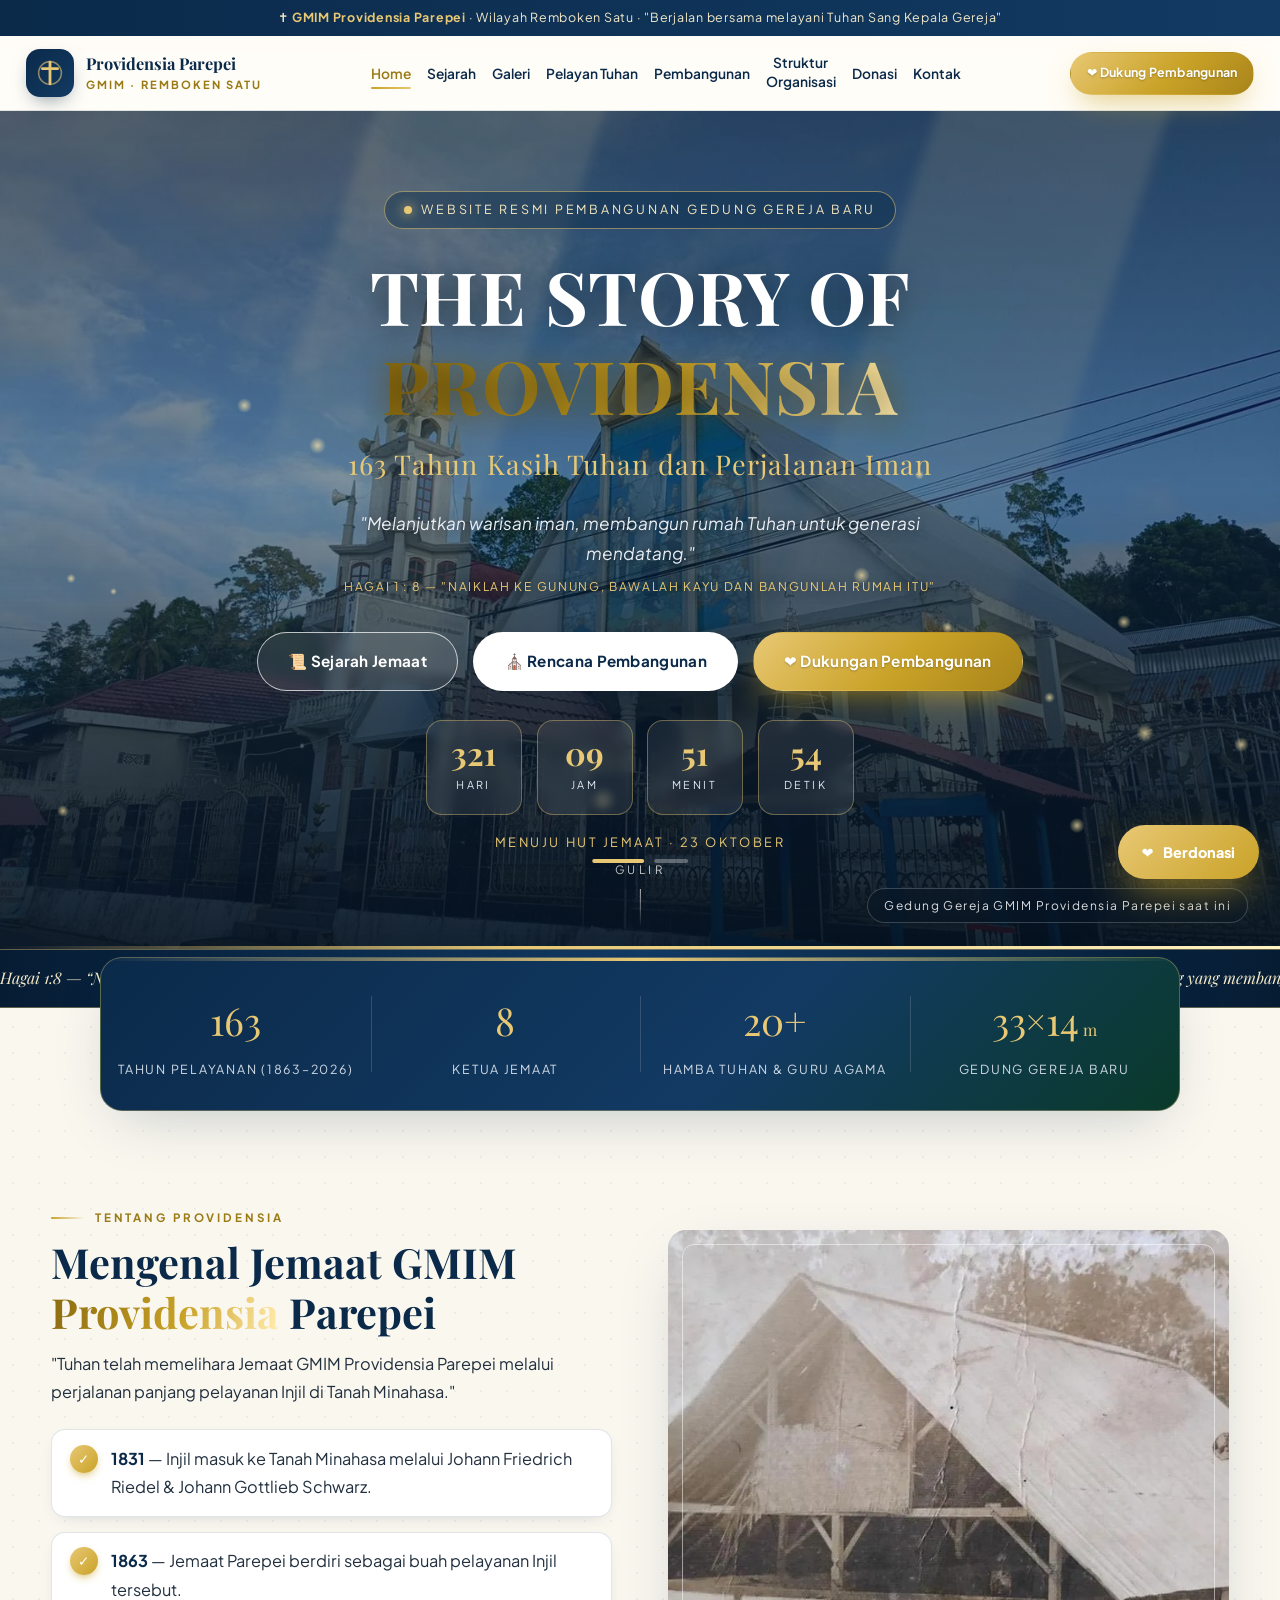
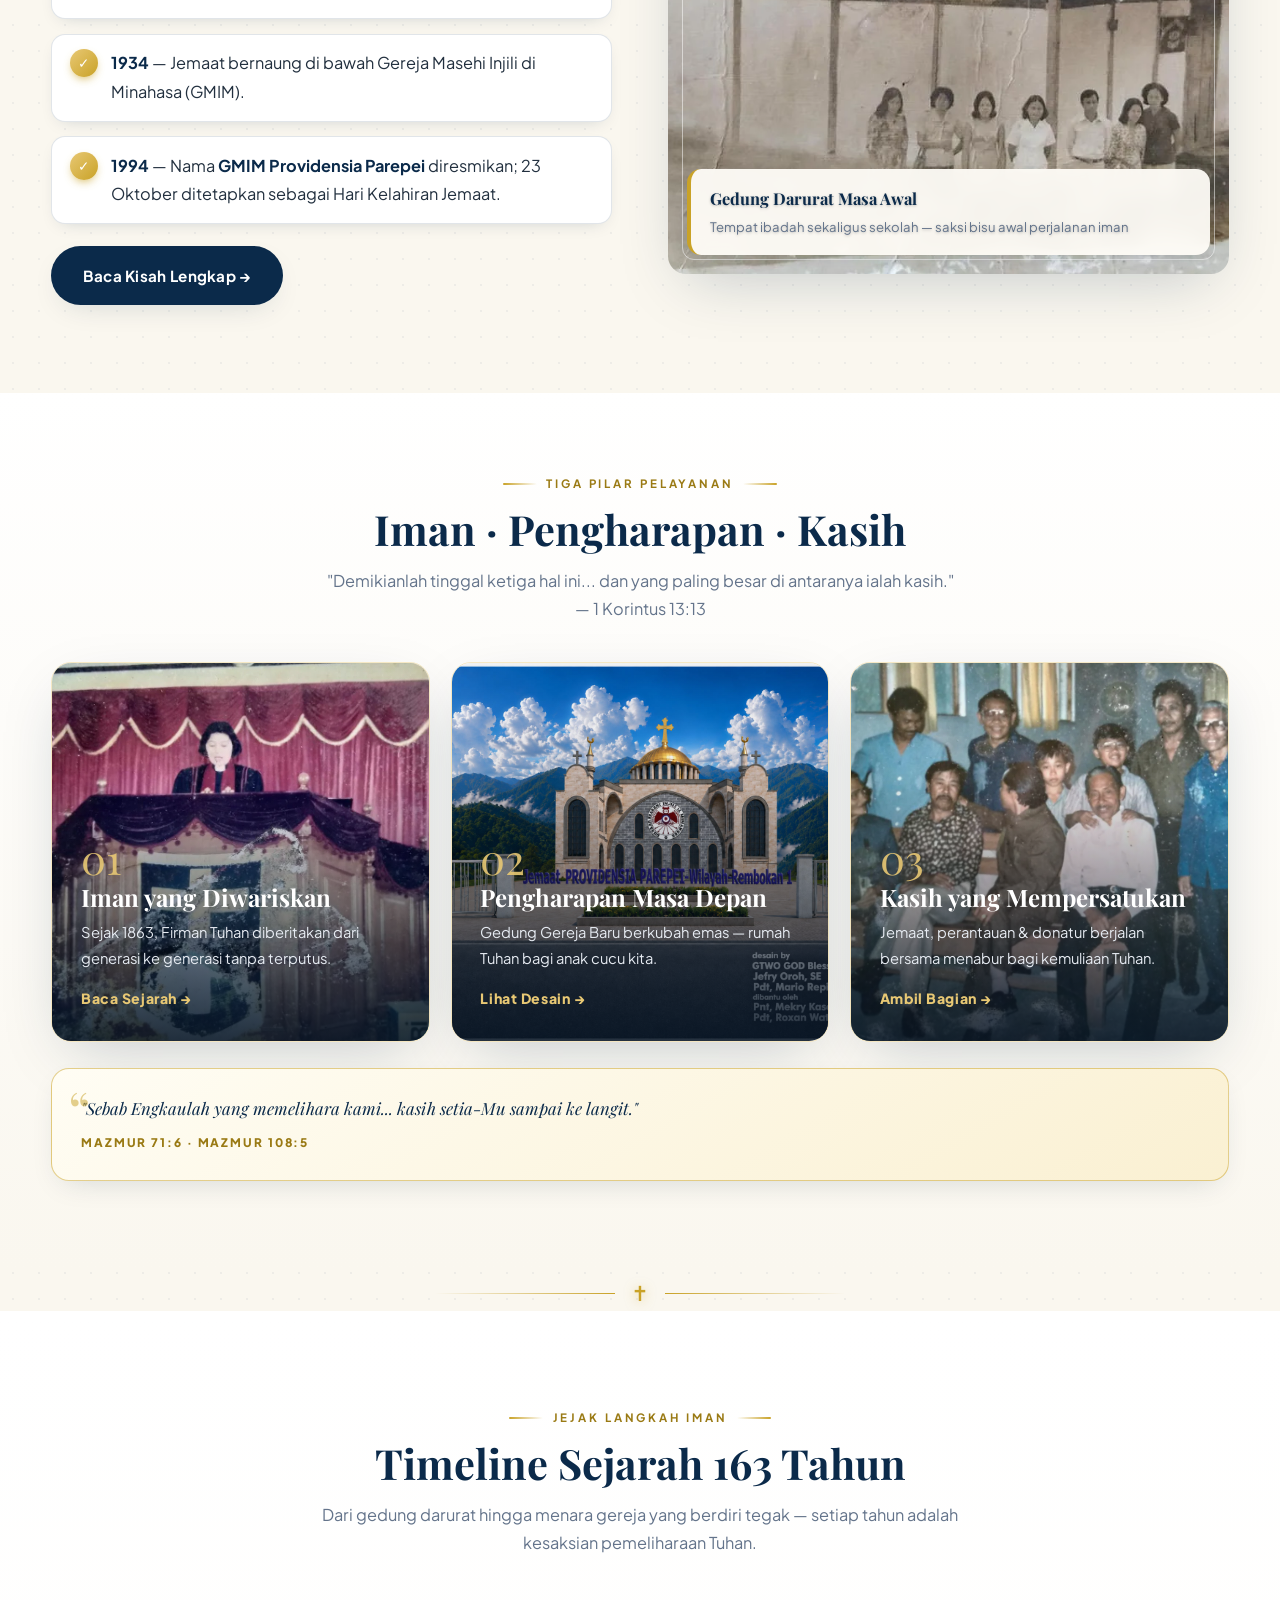
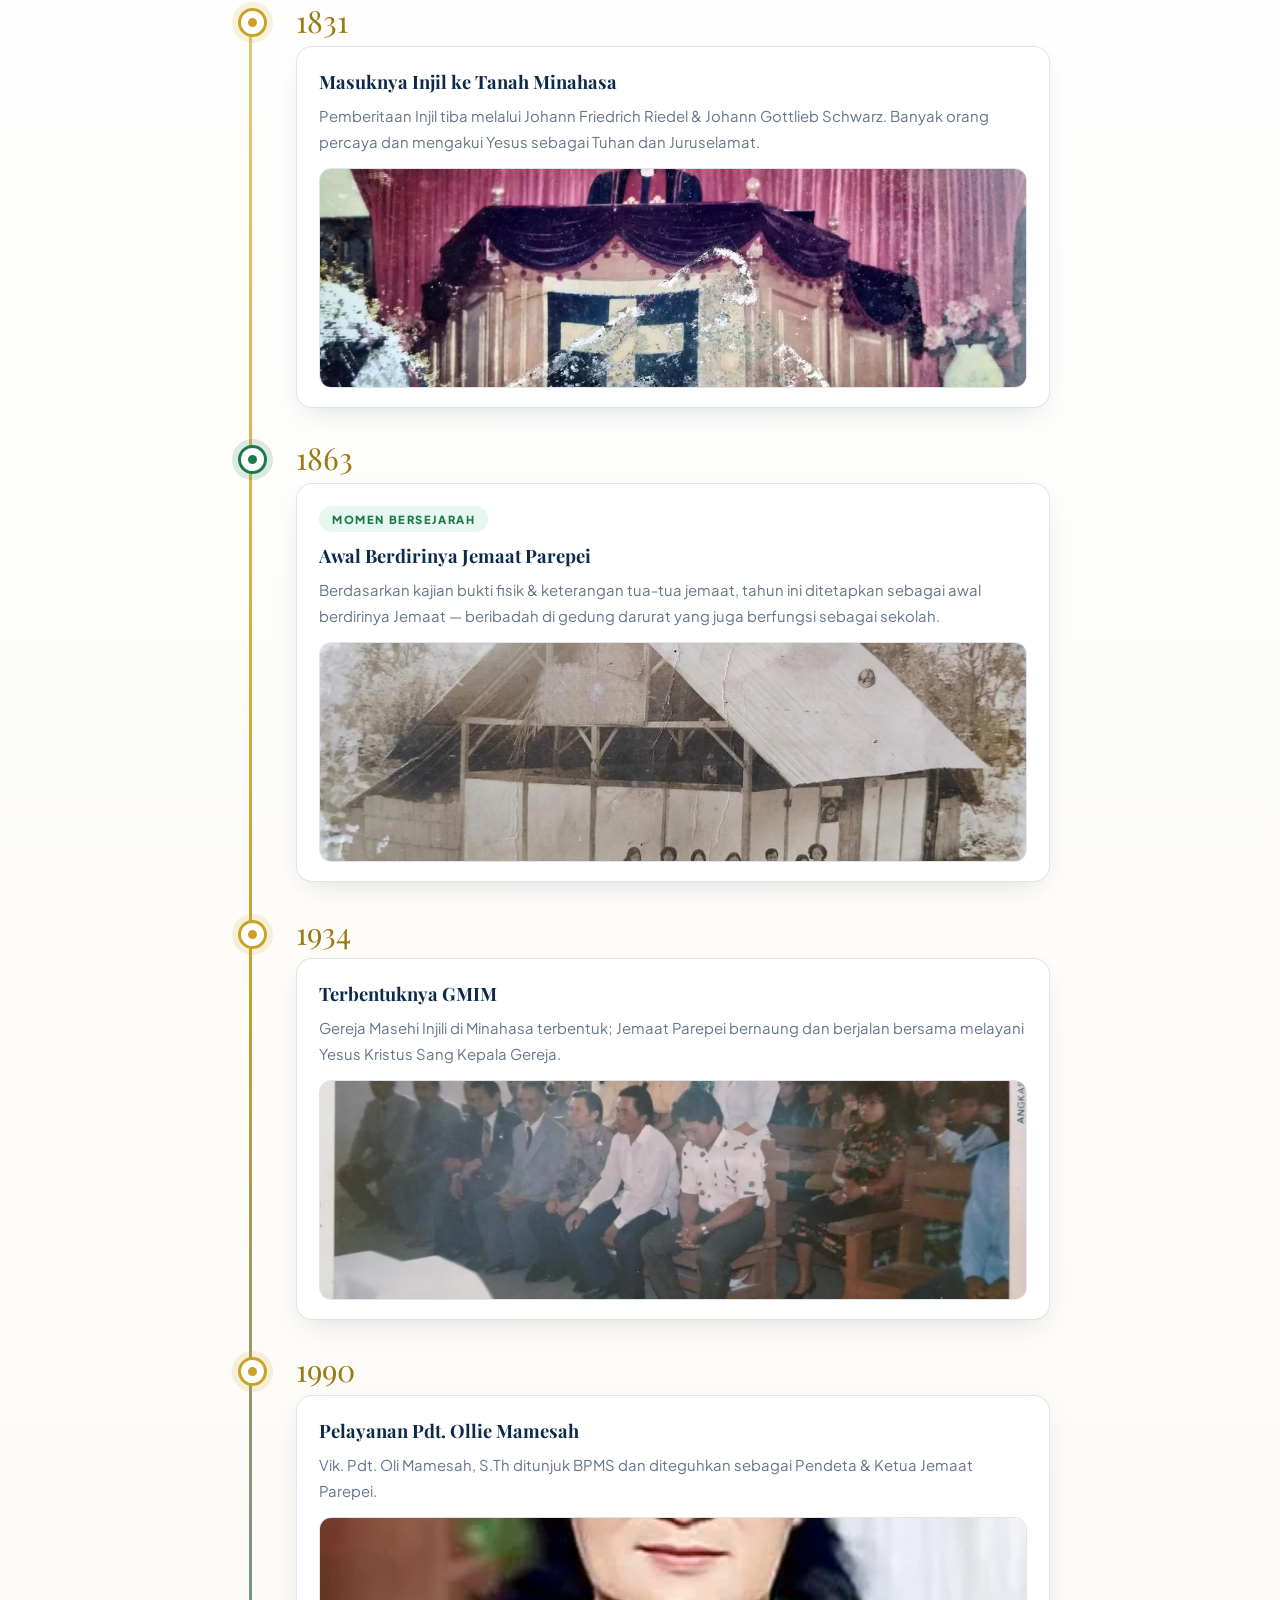
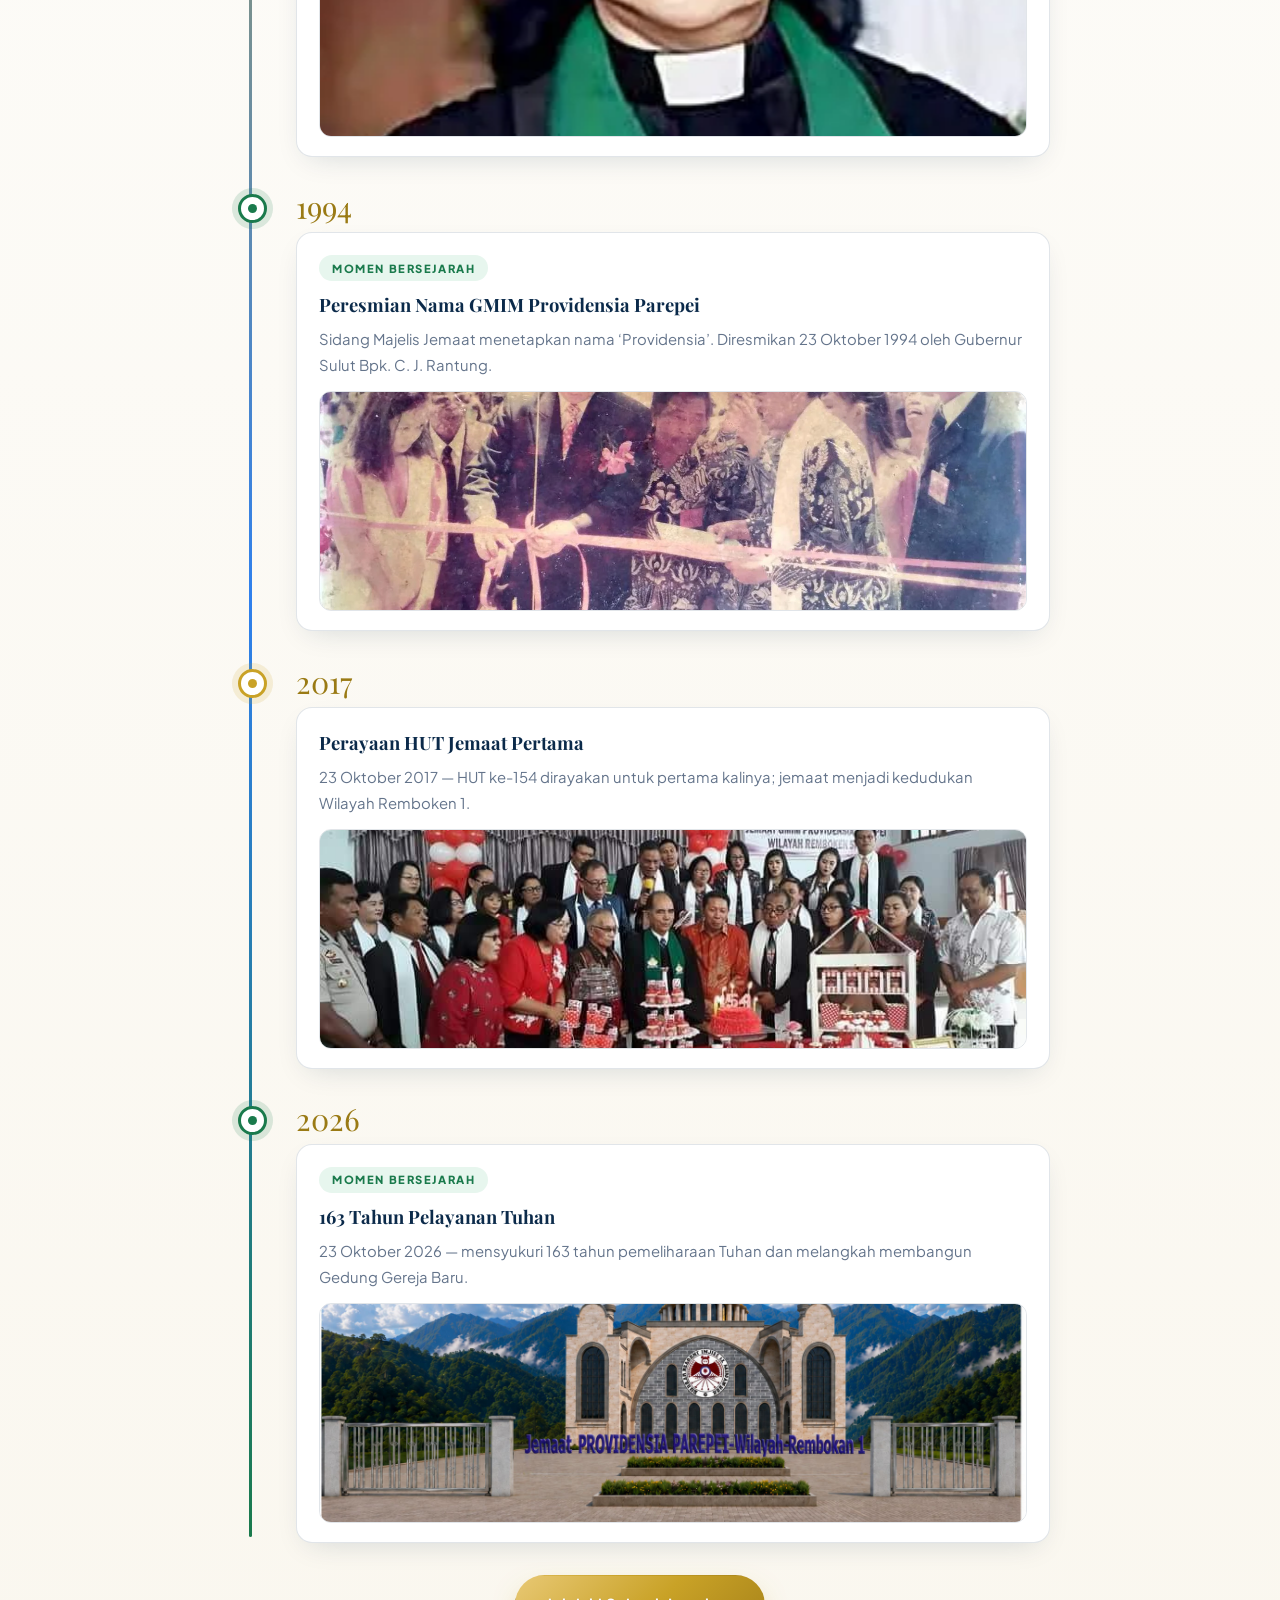
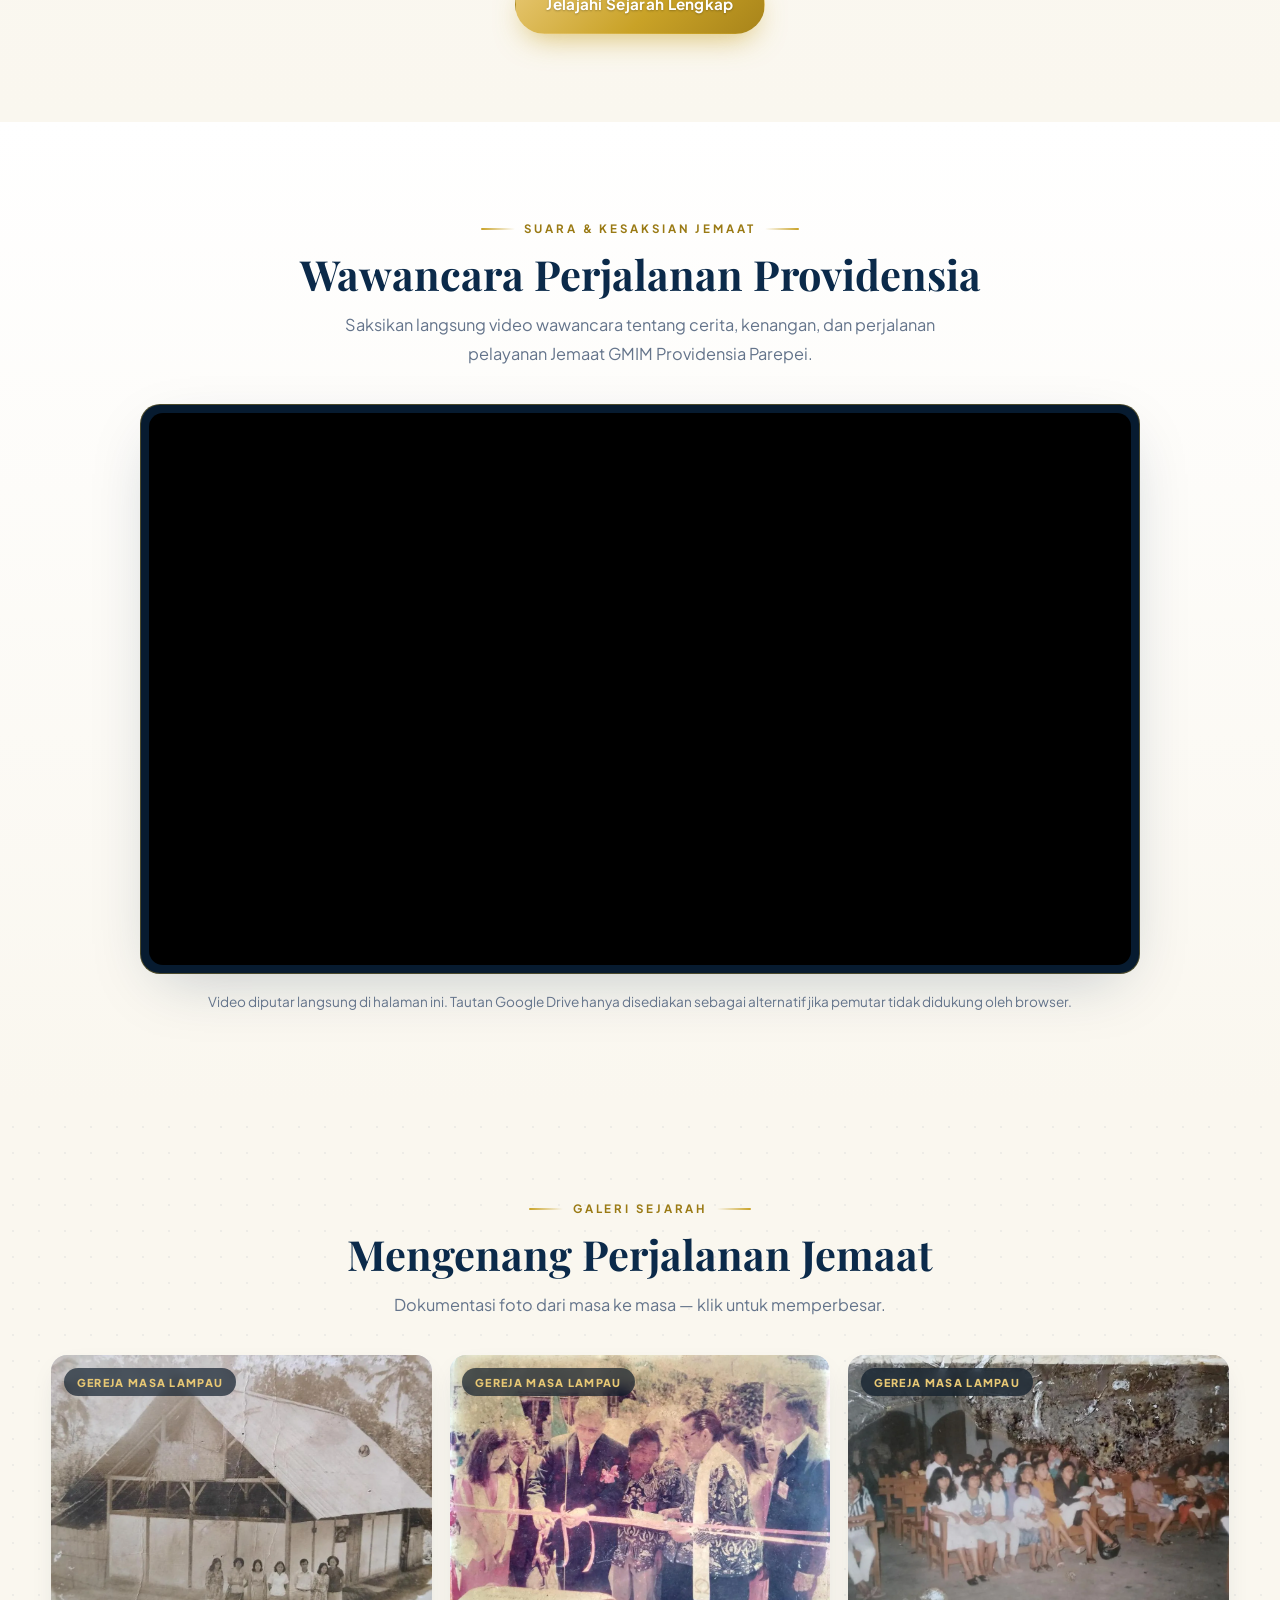
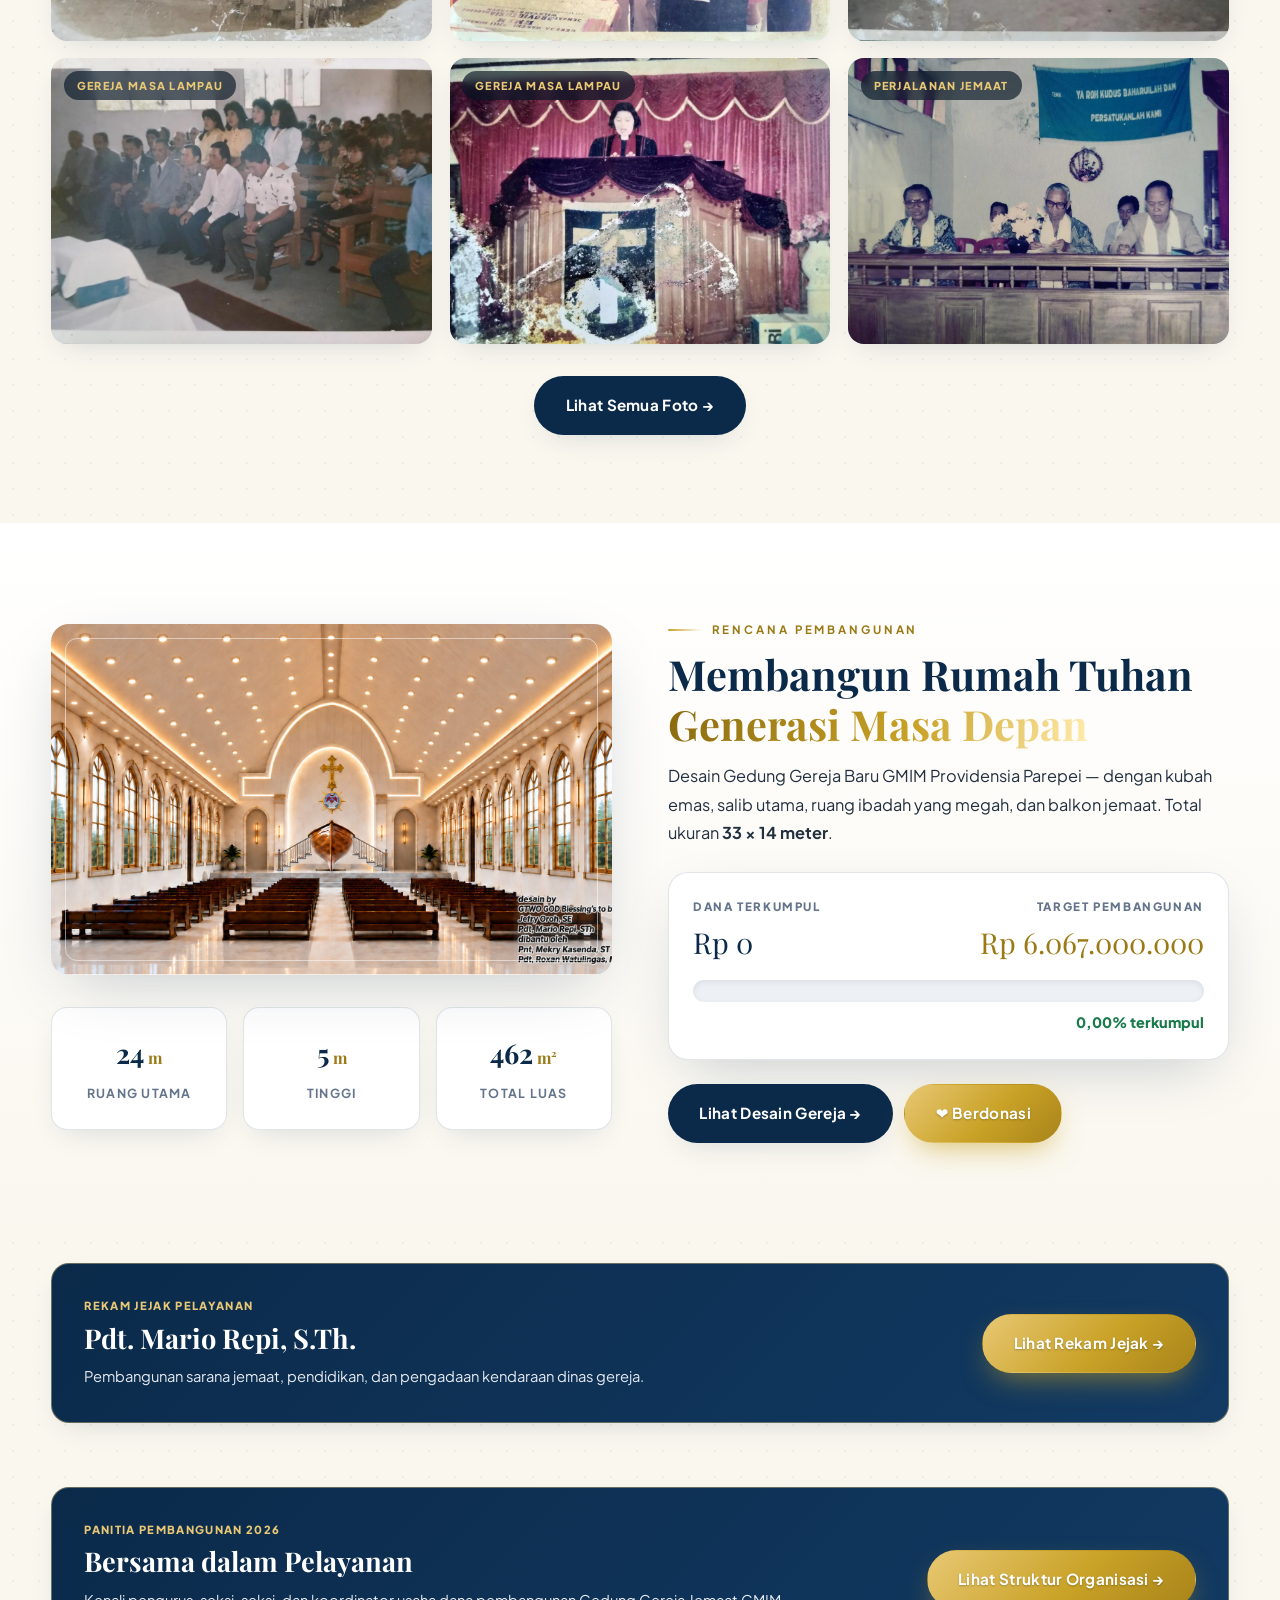
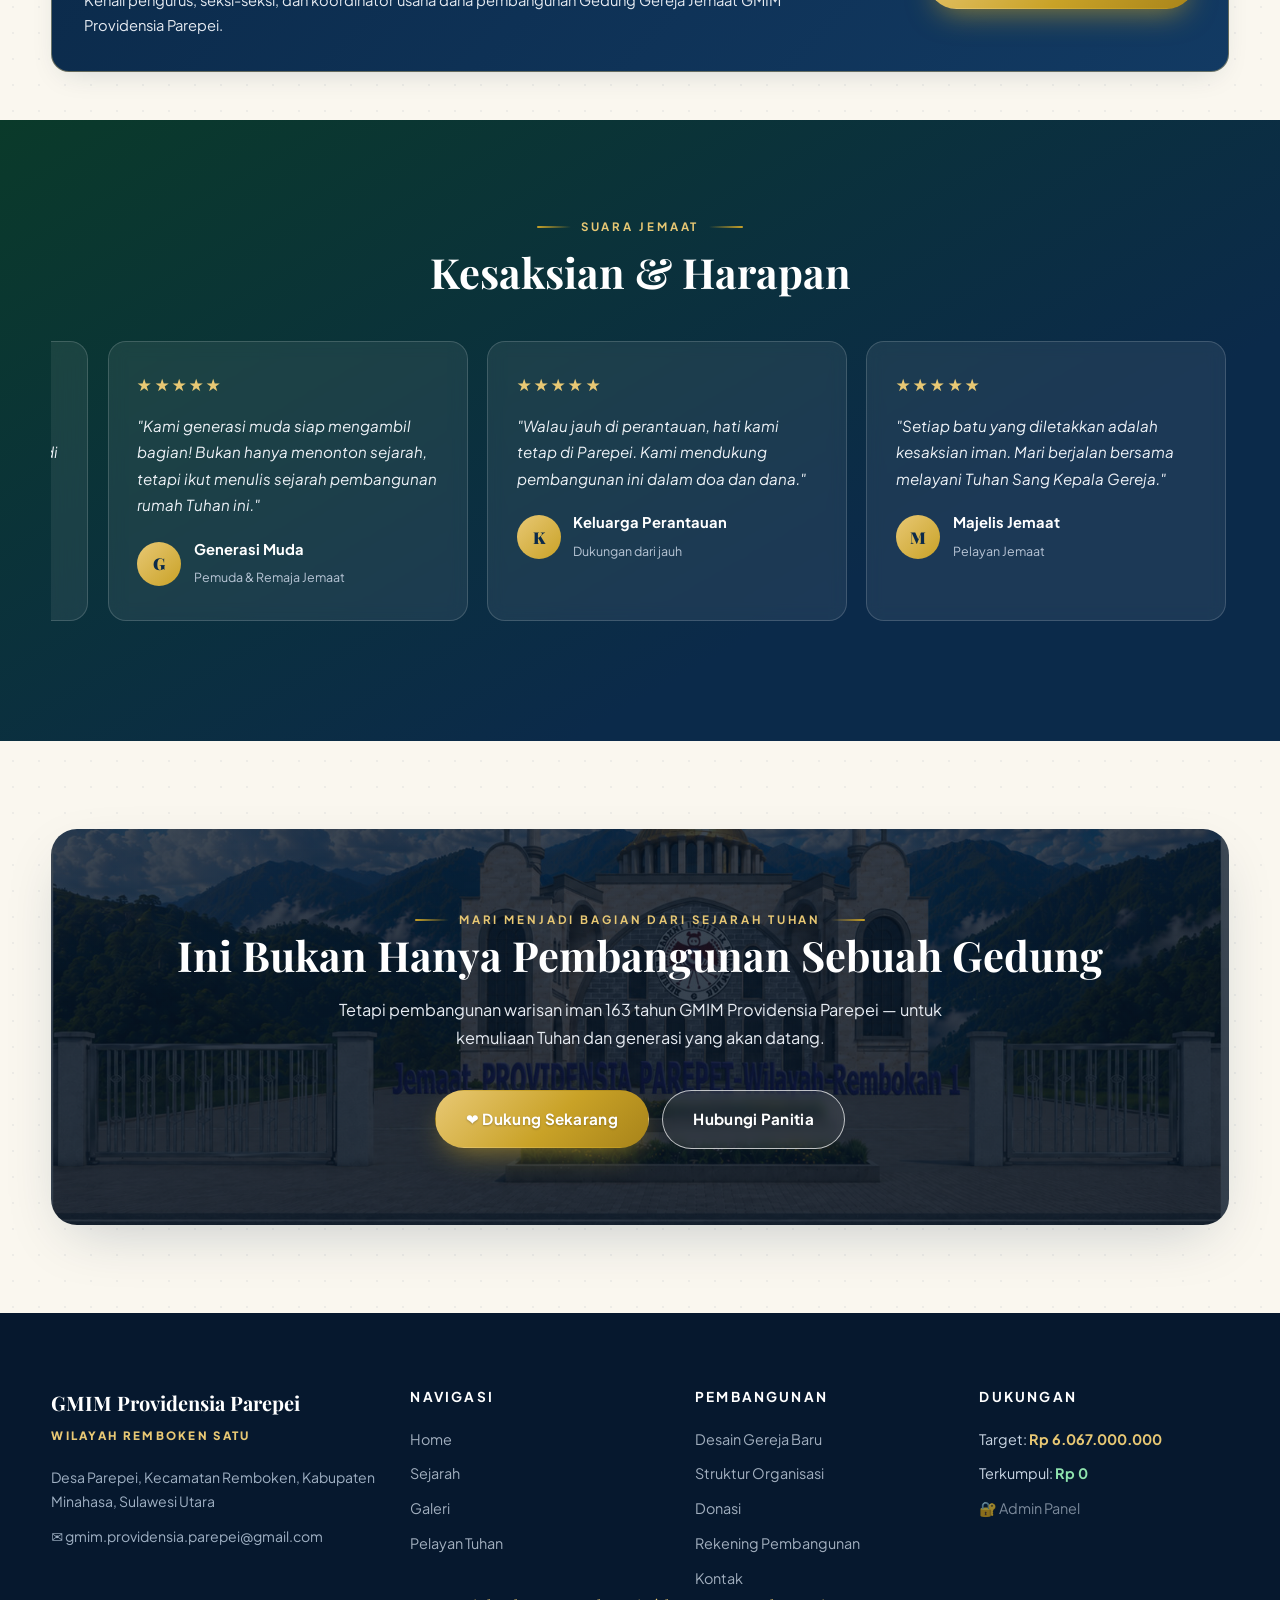
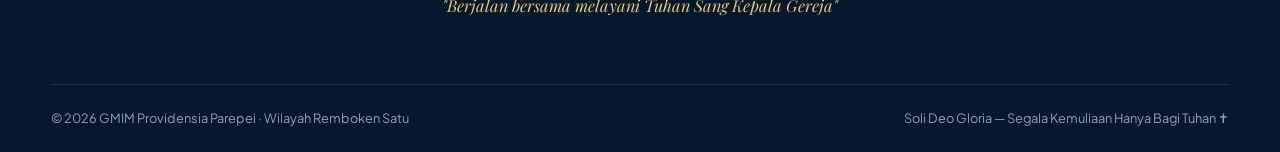
==== providensia/index.html @ 4e7053ba "Add BCA and BRI building donation account details" ====
<!DOCTYPE html>
<html lang="id">
<head>
<meta charset="UTF-8">
<meta name="viewport" content="width=device-width, initial-scale=1.0">
<title>GMIM Providensia Parepei — The Story of Providensia | 163 Tahun Kasih Tuhan</title>
<meta name="description" content="Website resmi Jemaat GMIM Providensia Parepei, Wilayah Remboken Satu. 163 tahun perjalanan iman (1863–2026) dan pembangunan Gedung Gereja Baru. Informasi jemaat, sejarah, galeri, donasi, dan pelayanan.">
<link rel="icon" href="data:image/svg+xml,&lt;svg%20xmlns='http://www.w3.org/2000/svg'%20viewBox='0%200%20100%20100'&gt;&lt;rect%20width='100'%20height='100'%20rx='20'%20fill='%230b2a4a'/&gt;&lt;text%20x='50'%20y='72'%20font-size='60'%20text-anchor='middle'%20fill='%23e8c874'&gt;%E2%9C%9D&lt;/text&gt;&lt;/svg&gt;">
<link rel="preconnect" href="https://fonts.googleapis.com">
<link rel="preconnect" href="https://fonts.gstatic.com" crossorigin>
<link href="https://fonts.googleapis.com/css2?family=Playfair+Display:ital,wght@0,500;0,700;0,800;1,500;1,600&amp;family=Plus+Jakarta+Sans:wght@400;500;600;700;800&amp;display=swap" rel="stylesheet">
<style>
/* ============================================================
   GMIM PROVIDENSIA PAREPEI — Official Website
   "The Story of Providensia" · 163 Tahun Kasih Tuhan
   ============================================================ */
:root{
  --navy:#0b2a4a;
  --navy-2:#123a63;
  --sky:#2f80ed;
  --sky-soft:#e8f2fe;
  --gold:#c9a227;
  --gold-2:#e8c874;
  --gold-deep:#9a7a14;
  --green:#1a7a4c;
  --green-soft:#e7f6ee;
  --cream:#faf7ef;
  --paper:#fffdf8;
  --ink:#22303f;
  --muted:#64748b;
  --line:rgba(11,42,74,.12);
  --shadow:0 20px 60px -20px rgba(11,42,74,.25);
  --shadow-soft:0 10px 30px -12px rgba(11,42,74,.18);
  --radius:18px;
  --font-display:'Playfair Display',Georgia,'Times New Roman',serif;
  --font-body:'Plus Jakarta Sans','Segoe UI',system-ui,-apple-system,sans-serif;
}
*{margin:0;padding:0;box-sizing:border-box}
html{scroll-behavior:smooth}
body{
  font-family:var(--font-body);
  color:var(--ink);
  background:var(--cream);
  background-image:radial-gradient(rgba(11,42,74,.05) 1px,transparent 1px);
  background-size:26px 26px;
  line-height:1.75;
  font-size:1.02rem;
  overflow-x:hidden;
}
img,
.site-image{max-width:100%;display:block}
a{color:inherit;text-decoration:none}
.container{width:min(1180px,92%);margin:0 auto}
section{position:relative}
::selection{background:var(--gold);color:#fff}

/* ---------- Typography helpers ---------- */
.eyebrow{
  display:inline-flex;align-items:center;gap:.6rem;
  text-transform:uppercase;letter-spacing:.25em;
  font-size:.72rem;font-weight:700;color:var(--gold-deep);
}
.eyebrow::before{content:"";width:34px;height:2px;background:linear-gradient(90deg,var(--gold),transparent);border-radius:2px}
.eyebrow.center::after{content:"";width:34px;height:2px;background:linear-gradient(-90deg,var(--gold),transparent);border-radius:2px}
h1,h2,h3,.display{font-family:var(--font-display);line-height:1.2;color:var(--navy)}
.section-title{font-size:clamp(1.7rem,3.4vw,2.6rem);margin:.6rem 0 .8rem}
.section-sub{color:var(--muted);max-width:640px}
.center{text-align:center}
.center .section-sub{margin:0 auto}
.gold-text{
  background:linear-gradient(105deg,#8a6a0e 0%,var(--gold) 30%,#ffe9a8 50%,var(--gold) 70%,#8a6a0e 100%);
  background-size:200% auto;
  -webkit-background-clip:text;background-clip:text;color:transparent;
  animation:shine 6s linear infinite;
}
@keyframes shine{to{background-position:200% center}}

/* ---------- Buttons ---------- */
.btn{
  display:inline-flex;align-items:center;gap:.6rem;
  padding:.95rem 1.9rem;border-radius:999px;
  font-weight:700;font-size:.95rem;letter-spacing:.02em;
  border:1px solid transparent;cursor:pointer;
  transition:transform .25s ease,box-shadow .25s ease,background .25s ease;
  white-space:nowrap;
}
.btn:hover{transform:translateY(-2px)}
.btn-gold{
  background:linear-gradient(135deg,#e8c874,#c9a227 55%,#a8841a);
  color:#fff;text-shadow:0 1px 2px rgba(0,0,0,.25);
  box-shadow:0 12px 30px -10px rgba(201,162,39,.7);
}
.btn-gold:hover{box-shadow:0 18px 40px -10px rgba(201,162,39,.85)}
.btn-outline-light{border-color:rgba(255,255,255,.7);color:#fff;background:rgba(255,255,255,.08);backdrop-filter:blur(6px)}
.btn-outline-light:hover{background:rgba(255,255,255,.2)}
.btn-navy{background:var(--navy);color:#fff;box-shadow:var(--shadow-soft)}
.btn-green{background:linear-gradient(135deg,#23a065,var(--green));color:#fff;box-shadow:0 12px 30px -10px rgba(26,122,76,.7)}
.btn-white{background:#fff;color:var(--navy);box-shadow:var(--shadow-soft)}
.btn-sm{padding:.55rem 1.2rem;font-size:.85rem}

/* ---------- Top ribbon ---------- */
.top-ribbon{
  background:linear-gradient(90deg,var(--navy),var(--navy-2));
  color:#f3e9c8;font-size:.78rem;letter-spacing:.06em;
  padding:.45rem 0;text-align:center;
}
.top-ribbon b{color:var(--gold-2)}

/* ---------- Navbar ---------- */
.navbar{
  position:sticky;top:0;z-index:100;
  background:rgba(255,253,248,.92);backdrop-filter:blur(14px);
  border-bottom:1px solid var(--line);
  transition:box-shadow .3s;
}
.navbar.scrolled{box-shadow:0 10px 30px -15px rgba(11,42,74,.3)}
.nav-inner{display:flex;align-items:center;justify-content:space-between;padding:.8rem 0;gap:1rem}
.brand{display:flex;align-items:center;gap:.8rem}
.brand-mark{
  width:48px;height:48px;border-radius:14px;flex:none;
  background:linear-gradient(135deg,var(--navy),var(--navy-2));
  display:flex;align-items:center;justify-content:center;
  box-shadow:0 8px 20px -8px rgba(11,42,74,.6);
  position:relative;overflow:hidden;
}
.brand-mark::after{content:"";position:absolute;inset:0;background:linear-gradient(120deg,transparent 30%,rgba(232,200,116,.5) 50%,transparent 70%);transform:translateX(-100%);animation:markshine 4s ease infinite}
@keyframes markshine{60%,100%{transform:translateX(100%)}}
.brand-mark svg{width:26px;height:26px}
.brand-text{line-height:1.25}
.brand-text strong{font-family:var(--font-display);font-size:1.02rem;color:var(--navy);display:block}
.brand-text span{font-size:.7rem;letter-spacing:.18em;text-transform:uppercase;color:var(--gold-deep);font-weight:700}
.nav-links{display:flex;align-items:center;gap:1.4rem;list-style:none}
.nav-links a{font-weight:600;font-size:.92rem;color:var(--navy);position:relative;padding:.3rem 0}
.nav-links a::after{content:"";position:absolute;left:0;bottom:-2px;height:2px;width:0;background:linear-gradient(90deg,var(--gold),var(--gold-2));border-radius:2px;transition:width .3s}
.nav-links a:hover::after,.nav-links a.active::after{width:100%}
.nav-links a.active{color:var(--gold-deep)}
.nav-cta{display:flex;gap:.6rem;align-items:center}
.hamburger{display:none;background:none;border:0;cursor:pointer;padding:.5rem}
.hamburger span{display:block;width:26px;height:2px;background:var(--navy);margin:6px 0;border-radius:2px;transition:.3s}
@media(max-width:1200px){
  .nav-links{
    position:fixed;inset:0 0 0 30%;z-index:200;
    background:linear-gradient(160deg,var(--navy),#061c33);
    flex-direction:column;justify-content:center;gap:1.6rem;
    transform:translateX(100%);transition:transform .35s ease;
    box-shadow:-20px 0 60px rgba(0,0,0,.4);
  }
  .nav-links.open{transform:none}
  .nav-links a{color:#f5efdd;font-size:1.1rem}
  .nav-links a.active{color:var(--gold-2)}
  .nav-cta .btn{display:none}
  .hamburger{display:block;z-index:300;position:relative}
  .hamburger.open span:nth-child(1){transform:translateY(8px) rotate(45deg);background:#fff}
  .hamburger.open span:nth-child(2){opacity:0}
  .hamburger.open span:nth-child(3){transform:translateY(-8px) rotate(-45deg);background:#fff}
}

/* ---------- Hero ---------- */
.hero{min-height:92vh;display:flex;align-items:center;color:#fff;overflow:hidden;background:var(--navy)}
.hero-slides{position:absolute;inset:0}
.hero-slide{position:absolute;inset:0;opacity:0;transition:opacity 1.6s ease}
.hero-slide.active{opacity:1}
.hero-slide img,
.hero-slide .site-image{width:100%;height:100%;object-fit:cover;transform:scale(1.08)}
.hero-slide.active img,
.hero-slide.active .site-image{animation:kenburns 9s ease forwards}
@keyframes kenburns{from{transform:scale(1.12)}to{transform:scale(1)}}
.hero-overlay{position:absolute;inset:0;background:linear-gradient(180deg,rgba(6,20,36,.62) 0%,rgba(11,42,74,.55) 45%,rgba(6,20,36,.88) 100%)}
.hero-rays{position:absolute;inset:0;pointer-events:none;overflow:hidden}
.hero-rays::before,.hero-rays::after{
  content:"";position:absolute;top:-30%;width:220px;height:170%;
  background:linear-gradient(180deg,rgba(255,233,168,.16),transparent 70%);
  filter:blur(6px);transform:rotate(18deg);animation:raymove 9s ease-in-out infinite alternate;
}
.hero-rays::before{left:18%}
.hero-rays::after{left:62%;animation-delay:-4s}
@keyframes raymove{from{transform:rotate(14deg) translateX(-30px)}to{transform:rotate(22deg) translateX(30px)}}
.hero-content{position:relative;z-index:2;text-align:center;padding:5rem 0 6rem;width:min(920px,92%);margin:0 auto}
.hero-badge{
  display:inline-flex;align-items:center;gap:.6rem;
  border:1px solid rgba(232,200,116,.55);color:#f5e7bd;
  padding:.45rem 1.2rem;border-radius:999px;font-size:.78rem;
  letter-spacing:.22em;text-transform:uppercase;background:rgba(11,42,74,.45);backdrop-filter:blur(8px);
  margin-bottom:1.4rem;
}
.hero-badge .dot{width:8px;height:8px;border-radius:50%;background:var(--gold-2);box-shadow:0 0 12px var(--gold-2);animation:pulse 2s infinite}
@keyframes pulse{50%{opacity:.4}}
.hero h1{color:#fff;font-size:clamp(2.4rem,6.5vw,4.6rem);font-weight:700;letter-spacing:.01em}
.hero h1 .gold-text{filter:drop-shadow(0 2px 12px rgba(201,162,39,.35))}
.hero-years{
  font-family:var(--font-display);font-size:clamp(1.15rem,3vw,1.7rem);
  color:var(--gold-2);margin-top:.8rem;letter-spacing:.04em;
}
.hero-verse{margin:1.2rem auto 0;max-width:640px;color:#e9edf3;font-style:italic;font-size:clamp(.95rem,2vw,1.08rem)}
.hero-verse small{display:block;margin-top:.5rem;font-style:normal;color:var(--gold-2);letter-spacing:.14em;font-size:.75rem;text-transform:uppercase}
.hero-btns{display:flex;gap:.9rem;justify-content:center;flex-wrap:wrap;margin-top:2.2rem}
.hero-dots{position:absolute;bottom:5.4rem;left:50%;transform:translateX(-50%);display:flex;gap:.6rem;z-index:3}
.hero-dots button{width:34px;height:4px;border-radius:4px;border:0;background:rgba(255,255,255,.3);cursor:pointer;transition:.3s}
.hero-dots button.active{background:var(--gold-2);width:52px}
.hero-scroll{position:absolute;bottom:1.4rem;left:50%;transform:translateX(-50%);z-index:3;color:#fff;opacity:.75;font-size:.72rem;letter-spacing:.3em;text-transform:uppercase;display:flex;flex-direction:column;align-items:center;gap:.5rem}
.hero-scroll::after{content:"";width:1px;height:38px;background:linear-gradient(180deg,#fff,transparent);animation:scrollhint 1.8s ease infinite}
@keyframes scrollhint{0%{transform:scaleY(0);transform-origin:top}50%{transform:scaleY(1);transform-origin:top}51%{transform-origin:bottom}100%{transform:scaleY(0);transform-origin:bottom}}
.hero-slide-label{
  position:absolute;bottom:1.6rem;right:2rem;z-index:3;
  font-size:.75rem;letter-spacing:.12em;color:rgba(255,255,255,.85);
  background:rgba(6,20,36,.5);border:1px solid rgba(255,255,255,.2);
  padding:.4rem 1rem;border-radius:999px;backdrop-filter:blur(6px);
}
@media(max-width:640px){.hero-slide-label{display:none}}

/* ---------- Stats band ---------- */
.stats-band{
  background:linear-gradient(135deg,var(--navy) 0%,var(--navy-2) 60%,#0a3a2a 100%);
  color:#fff;margin-top:-3.2rem;position:relative;z-index:5;
  width:min(1080px,92%);margin-left:auto;margin-right:auto;
  border-radius:22px;box-shadow:var(--shadow);
  border:1px solid rgba(232,200,116,.35);
  overflow:hidden;
}
.stats-band::before{content:"";position:absolute;top:0;left:0;right:0;height:3px;background:linear-gradient(90deg,transparent,var(--gold-2),transparent)}
.stats-grid{display:grid;grid-template-columns:repeat(4,1fr);text-align:center}
.stat{padding:1.8rem 1rem;position:relative}
.stat+.stat::before{content:"";position:absolute;left:0;top:25%;height:50%;width:1px;background:rgba(255,255,255,.15)}
.stat-num{font-family:var(--font-display);font-size:clamp(1.6rem,3.4vw,2.4rem);color:var(--gold-2)}
.stat-label{font-size:.78rem;letter-spacing:.14em;text-transform:uppercase;color:#cdd8e4;margin-top:.3rem}
@media(max-width:720px){.stats-grid{grid-template-columns:1fr 1fr}.stat:nth-child(3)::before{display:none}.stat{padding:1.3rem .5rem}}

/* ---------- Sections ---------- */
.section{padding:5.5rem 0}
.section.alt{background:linear-gradient(180deg,#fff, var(--cream))}
.split{display:grid;grid-template-columns:1fr 1fr;gap:3.5rem;align-items:center}
@media(max-width:880px){.split{grid-template-columns:1fr;gap:2rem}}
.img-frame{position:relative;border-radius:var(--radius);overflow:hidden;box-shadow:var(--shadow)}
.img-frame img,
.img-frame .site-image{width:100%;height:100%;object-fit:cover;transition:transform .8s ease}
.img-frame:hover img,
.img-frame:hover .site-image{transform:scale(1.04)}
.img-frame.tall{aspect-ratio:4/4.6}
.img-frame.wide{aspect-ratio:16/10}
.img-badge{
  position:absolute;bottom:1.2rem;left:1.2rem;right:1.2rem;
  background:rgba(255,253,248,.94);backdrop-filter:blur(8px);
  border-radius:14px;padding:.9rem 1.2rem;box-shadow:var(--shadow-soft);
  border-left:4px solid var(--gold);
}
.img-badge strong{font-family:var(--font-display);color:var(--navy);display:block;font-size:1.02rem}
.img-badge span{font-size:.82rem;color:var(--muted)}
.frame-ring{position:absolute;inset:14px;border:1px solid rgba(255,255,255,.5);border-radius:12px;pointer-events:none}
.check-list{list-style:none;margin:1.4rem 0;display:grid;gap:.9rem}
.check-list li{display:flex;gap:.8rem;align-items:flex-start;background:#fff;border:1px solid var(--line);border-radius:14px;padding:.9rem 1.1rem;box-shadow:0 6px 18px -10px rgba(11,42,74,.25)}
.check-list .tick{flex:none;width:28px;height:28px;border-radius:50%;background:linear-gradient(135deg,var(--gold-2),var(--gold));color:#fff;display:flex;align-items:center;justify-content:center;font-weight:900;font-size:.85rem;box-shadow:0 4px 10px -3px rgba(201,162,39,.8)}
.check-list b{color:var(--navy)}

/* ---------- Cards ---------- */
.cards{display:grid;grid-template-columns:repeat(3,1fr);gap:1.4rem;margin-top:2.5rem}
@media(max-width:880px){.cards{grid-template-columns:1fr}}
.card{
  background:#fff;border:1px solid var(--line);border-radius:var(--radius);
  padding:2rem 1.7rem;box-shadow:var(--shadow-soft);
  position:relative;overflow:hidden;transition:transform .3s,box-shadow .3s;
}
.card:hover{transform:translateY(-6px);box-shadow:var(--shadow)}
.card::before{content:"";position:absolute;top:0;left:0;right:0;height:4px;background:linear-gradient(90deg,var(--gold),var(--gold-2),var(--gold))}
.card-icon svg{width:30px;height:30px;display:block}
.card-icon{
  width:54px;height:54px;border-radius:16px;margin-bottom:1.1rem;
  display:flex;align-items:center;justify-content:center;font-size:1.5rem;
  background:linear-gradient(135deg,var(--navy),var(--navy-2));color:var(--gold-2);
  box-shadow:0 10px 22px -10px rgba(11,42,74,.7);
}
.card h3{font-size:1.25rem;margin-bottom:.5rem}
.card p{color:var(--muted);font-size:.94rem}

/* ---------- Timeline ---------- */
.timeline{position:relative;margin:3rem auto 0;max-width:820px;padding-left:2px}
.timeline::before{
  content:"";position:absolute;left:19px;top:6px;bottom:6px;width:3px;border-radius:3px;
  background:linear-gradient(180deg,var(--gold-2),var(--gold) 30%,var(--sky) 70%,var(--green));
}
.tl-item{position:relative;padding:0 0 2.2rem 4rem}
.tl-item:last-child{padding-bottom:0}
.tl-dot{
  position:absolute;left:6px;top:2px;width:29px;height:29px;border-radius:50%;
  background:#fff;border:3px solid var(--gold);
  display:flex;align-items:center;justify-content:center;
  box-shadow:0 0 0 6px rgba(201,162,39,.15);z-index:1;
}
.tl-dot::after{content:"";width:9px;height:9px;border-radius:50%;background:var(--gold)}
.tl-item.hl .tl-dot{border-color:var(--green);box-shadow:0 0 0 6px rgba(26,122,76,.15)}
.tl-item.hl .tl-dot::after{background:var(--green)}
.tl-year{font-family:var(--font-display);font-size:1.9rem;color:var(--gold-deep);line-height:1}
.tl-card{background:#fff;border:1px solid var(--line);border-radius:16px;padding:1.2rem 1.4rem;margin-top:.6rem;box-shadow:var(--shadow-soft)}
.tl-card h4{font-family:var(--font-display);color:var(--navy);font-size:1.15rem;margin-bottom:.3rem}
.tl-card p{color:var(--muted);font-size:.93rem}
.tl-tag{display:inline-block;font-size:.7rem;font-weight:800;letter-spacing:.14em;text-transform:uppercase;color:var(--green);background:var(--green-soft);border-radius:999px;padding:.2rem .8rem;margin-bottom:.5rem}

/* ---------- Gallery ---------- */
.filter-bar{display:flex;gap:.6rem;flex-wrap:wrap;justify-content:center;margin:2rem 0}
.filter-btn{
  border:1px solid var(--line);background:#fff;color:var(--navy);
  padding:.6rem 1.4rem;border-radius:999px;font-weight:700;font-size:.85rem;cursor:pointer;transition:.25s;
}
.filter-btn:hover{border-color:var(--gold)}
.filter-btn.active{background:linear-gradient(135deg,var(--navy),var(--navy-2));color:var(--gold-2);border-color:var(--navy)}
.gallery-grid{display:grid;grid-template-columns:repeat(3,1fr);gap:1.1rem}
@media(max-width:880px){.gallery-grid{grid-template-columns:1fr 1fr}}
@media(max-width:560px){.gallery-grid{grid-template-columns:1fr}}
.g-item{
  position:relative;border-radius:16px;overflow:hidden;cursor:zoom-in;
  aspect-ratio:4/3;background:#dfe6ee;box-shadow:var(--shadow-soft);
}
.g-item img,
.g-item .site-image{width:100%;height:100%;object-fit:cover;transition:transform .6s ease}
.g-item:hover img,
.g-item:hover .site-image{transform:scale(1.07)}
.g-cap{
  position:absolute;inset:auto 0 0 0;padding:2.2rem 1rem .9rem;
  background:linear-gradient(180deg,transparent,rgba(6,20,36,.85));
  color:#fff;font-size:.85rem;font-weight:600;
  opacity:0;transform:translateY(10px);transition:.35s;
}
.g-item:hover .g-cap{opacity:1;transform:none}
.g-cat{position:absolute;top:.8rem;left:.8rem;background:rgba(6,20,36,.65);color:var(--gold-2);font-size:.68rem;font-weight:800;letter-spacing:.12em;text-transform:uppercase;padding:.3rem .8rem;border-radius:999px;backdrop-filter:blur(4px)}

/* Lightbox */
.lightbox{position:fixed;inset:0;z-index:500;background:rgba(4,12,22,.92);display:flex;align-items:center;justify-content:center;flex-direction:column;gap:1rem;opacity:0;pointer-events:none;transition:opacity .3s;padding:1.5rem}
.lightbox.open{opacity:1;pointer-events:auto}
.lightbox img,
.lightbox .site-image{max-width:min(1000px,94vw);max-height:78vh;border-radius:12px;box-shadow:0 30px 80px rgba(0,0,0,.6);object-fit:contain}
.lb-cap{color:#f3e9c8;font-size:.95rem;text-align:center;max-width:700px}
.lb-btn{position:absolute;top:50%;transform:translateY(-50%);background:rgba(255,255,255,.12);border:1px solid rgba(255,255,255,.3);color:#fff;width:48px;height:48px;border-radius:50%;font-size:1.3rem;cursor:pointer;backdrop-filter:blur(6px);transition:.25s}
.lb-btn:hover{background:var(--gold)}
.lb-prev{left:1.2rem}.lb-next{right:1.2rem}
.lb-close{position:absolute;top:1.2rem;right:1.4rem;background:none;border:1px solid rgba(255,255,255,.35);color:#fff;width:44px;height:44px;border-radius:50%;font-size:1.2rem;cursor:pointer}
.lb-count{position:absolute;top:1.5rem;left:1.6rem;color:#fff;opacity:.7;font-size:.85rem;letter-spacing:.1em}

/* ---------- Servants ---------- */
.serv-group{margin-top:3rem}
.serv-group-head{display:flex;align-items:center;gap:1rem;margin-bottom:1.4rem}
.serv-group-head .n{
  flex:none;width:46px;height:46px;border-radius:14px;color:#fff;font-family:var(--font-display);font-size:1.2rem;
  background:linear-gradient(135deg,var(--gold),var(--gold-deep));display:flex;align-items:center;justify-content:center;
  box-shadow:0 8px 18px -8px rgba(201,162,39,.8);
}
.serv-group-head h3{font-size:1.5rem}
.serv-group-head small{display:block;font-family:var(--font-body);font-size:.8rem;color:var(--muted);letter-spacing:.1em;text-transform:uppercase}
.serv-grid{display:grid;grid-template-columns:repeat(4,1fr);gap:1.2rem}
@media(min-width:1201px){.serv-grid-vikaris{grid-template-columns:repeat(5,minmax(0,1fr));gap:1rem}}
@media(max-width:1000px){.serv-grid{grid-template-columns:repeat(3,1fr)}}
@media(max-width:720px){.serv-grid{grid-template-columns:1fr 1fr}}
@media(max-width:460px){.serv-grid{grid-template-columns:1fr}}
.serv-card{
  background:#fff;border:1px solid var(--line);border-radius:var(--radius);overflow:hidden;
  box-shadow:var(--shadow-soft);transition:transform .3s,box-shadow .3s;text-align:center;
}
.serv-card:hover{transform:translateY(-6px);box-shadow:var(--shadow)}
.serv-photo{aspect-ratio:3/3.4;overflow:hidden;background:linear-gradient(160deg,#dfe6ee,#f4efe2);position:relative}
.serv-photo img,
.serv-photo .site-image{width:100%;height:100%;object-fit:cover;object-position:top;transition:transform .6s}
.serv-card:hover .serv-photo img,
.serv-card:hover .serv-photo .site-image{transform:scale(1.05)}
.serv-role{position:absolute;bottom:.7rem;left:50%;transform:translateX(-50%);background:rgba(6,20,36,.72);color:var(--gold-2);font-size:.66rem;font-weight:800;letter-spacing:.14em;text-transform:uppercase;padding:.3rem .9rem;border-radius:999px;backdrop-filter:blur(4px);white-space:nowrap}
.serv-body{padding:1.1rem .9rem 1.3rem}
.serv-body strong{font-family:var(--font-display);font-size:1.05rem;color:var(--navy);display:block;line-height:1.3}
.serv-body span{font-size:.8rem;color:var(--gold-deep);font-weight:700}
.serv-body p{font-size:.8rem;color:var(--muted);margin-top:.4rem}

/* ---------- Pembangunan ---------- */
.spec-grid{display:grid;grid-template-columns:repeat(4,1fr);gap:1rem;margin-top:2rem}
@media(max-width:880px){.spec-grid{grid-template-columns:1fr 1fr}}
.spec{background:#fff;border:1px solid var(--line);border-radius:16px;padding:1.4rem 1rem;text-align:center;box-shadow:var(--shadow-soft)}
.spec b{font-family:var(--font-display);font-size:1.7rem;color:var(--navy);display:block}
.spec b em{font-style:normal;color:var(--gold-deep);font-size:1rem}
.spec span{font-size:.78rem;letter-spacing:.1em;text-transform:uppercase;color:var(--muted);font-weight:700}
.tabs{display:flex;gap:.6rem;flex-wrap:wrap;margin:2rem 0 1.4rem}
.tab-btn{border:1px solid var(--line);background:#fff;color:var(--navy);padding:.65rem 1.5rem;border-radius:12px;font-weight:700;font-size:.88rem;cursor:pointer;transition:.25s}
.tab-btn.active{background:linear-gradient(135deg,var(--gold-2),var(--gold));color:#fff;border-color:transparent;text-shadow:0 1px 2px rgba(0,0,0,.25)}
.tab-panel{display:none}
.tab-panel.active{display:block;animation:fadeUp .5s ease}
.designer-note{background:#fff;border:1px dashed rgba(201,162,39,.6);border-radius:14px;padding:1rem 1.3rem;font-size:.85rem;color:var(--muted);margin-top:1.4rem}
.designer-note b{color:var(--navy)}

/* ---------- Progress / Donasi ---------- */
.progress-wrap{background:#fff;border:1px solid var(--line);border-radius:20px;padding:2rem;box-shadow:var(--shadow)}
.progress-meta{display:flex;justify-content:space-between;flex-wrap:wrap;gap:.6rem;margin-bottom:.8rem}
.progress-meta small{display:block;font-size:.72rem;letter-spacing:.14em;text-transform:uppercase;color:var(--muted);font-weight:800}
.progress-meta .big{font-family:var(--font-display);font-size:clamp(1.3rem,3vw,1.8rem);color:var(--navy)}
.progress-meta .big.gold{color:var(--gold-deep)}
.progress-track{height:22px;border-radius:999px;background:#edf1f6;overflow:hidden;position:relative;box-shadow:inset 0 2px 6px rgba(0,0,0,.08)}
.progress-fill{
  height:100%;width:0;border-radius:999px;
  background:linear-gradient(90deg,var(--green),#2fbf71 40%,var(--gold-2) 75%,var(--gold));
  background-size:200% 100%;animation:fillshine 3s linear infinite;
  transition:width 1.4s cubic-bezier(.2,.8,.2,1);position:relative;
}
@keyframes fillshine{to{background-position:-200% 0}}
.progress-pct{text-align:right;font-weight:800;color:var(--green);margin-top:.5rem;font-size:.9rem}
.donor-grid{display:grid;grid-template-columns:repeat(3,1fr);gap:1rem;margin-top:1.6rem}
@media(max-width:880px){.donor-grid{grid-template-columns:1fr}}
.donor-card{background:#fff;border:1px solid var(--line);border-radius:16px;padding:1.2rem 1.3rem;box-shadow:var(--shadow-soft);position:relative;overflow:hidden}
.donor-card::before{content:"❤";position:absolute;right:.9rem;top:.7rem;font-size:1.1rem;opacity:.5}
.donor-card .d-name{font-weight:800;color:var(--navy)}
.donor-card .d-amt{font-family:var(--font-display);color:var(--green);font-size:1.15rem;margin:.2rem 0}
.donor-card .d-msg{font-size:.85rem;color:var(--muted);font-style:italic}
.donor-card .d-date{font-size:.72rem;color:#9aa7b8;margin-top:.5rem;letter-spacing:.06em}
.rek-card{
  background:linear-gradient(150deg,var(--navy),#061c33);color:#fff;border-radius:20px;padding:2.2rem;
  box-shadow:var(--shadow);position:relative;overflow:hidden;border:1px solid rgba(232,200,116,.4);
}
.rek-card::after{content:"✝";position:absolute;right:1rem;bottom:-1.6rem;font-size:9rem;opacity:.07;font-family:var(--font-display)}
.rek-row{display:flex;justify-content:space-between;align-items:center;gap:1rem;padding:.9rem 0;border-bottom:1px solid rgba(255,255,255,.14);flex-wrap:wrap}
.rek-row:last-of-type{border:0}
.rek-row small{display:block;font-size:.7rem;letter-spacing:.18em;text-transform:uppercase;color:var(--gold-2)}
.rek-row b{font-size:1.15rem;letter-spacing:.03em}
.copy-btn{background:rgba(232,200,116,.15);border:1px solid rgba(232,200,116,.5);color:var(--gold-2);border-radius:999px;padding:.45rem 1.1rem;font-size:.8rem;font-weight:700;cursor:pointer;transition:.25s}
.copy-btn:hover{background:var(--gold);color:#fff}
.qr-box{background:#fff;border-radius:16px;padding:1.2rem;text-align:center;color:var(--navy)}
.qr-box img,
.qr-box .site-image{width:190px;margin:0 auto;border-radius:8px}
.qr-box small{color:var(--muted);font-size:.78rem}

/* Forms */
.form-card{background:#fff;border:1px solid var(--line);border-radius:20px;padding:2.2rem;box-shadow:var(--shadow)}
.form-grid{display:grid;grid-template-columns:1fr 1fr;gap:1.1rem}
@media(max-width:640px){.form-grid{grid-template-columns:1fr}}
.field{display:flex;flex-direction:column;gap:.4rem}
.field.full{grid-column:1/-1}
.field label{font-size:.8rem;font-weight:800;letter-spacing:.08em;text-transform:uppercase;color:var(--navy)}
.field input,.field select,.field textarea{
  border:1.5px solid #dbe3ec;border-radius:12px;padding:.85rem 1rem;font:inherit;font-size:.95rem;
  background:#fbfcfe;transition:.25s;color:var(--ink);width:100%;
}
.field input:focus,.field select:focus,.field textarea:focus{outline:0;border-color:var(--gold);box-shadow:0 0 0 4px rgba(201,162,39,.15);background:#fff}
.field .hint{font-size:.76rem;color:var(--muted)}
.nominal-chips{display:flex;gap:.5rem;flex-wrap:wrap;margin-top:.5rem}
.chip{border:1.5px solid #dbe3ec;background:#fff;border-radius:999px;padding:.45rem 1rem;font-size:.83rem;font-weight:700;color:var(--navy);cursor:pointer;transition:.2s}
.chip:hover,.chip.on{border-color:var(--gold);background:#fdf6e0;color:var(--gold-deep)}
.alert{border-radius:14px;padding:1rem 1.3rem;font-size:.9rem;margin-top:1.2rem;display:none}
.alert.show{display:block;animation:fadeUp .4s ease}
.alert.ok{background:var(--green-soft);border:1px solid #bfe6cf;color:#0e5c35}
.alert.err{background:#fdeeee;border:1px solid #f5c6c6;color:#8f1f1f}

/* ---------- Testimoni ---------- */
.testi-band{background:linear-gradient(150deg,#0a3a2a,var(--navy) 70%);color:#fff;overflow:hidden}
.testi-band h2{color:#fff}
.testi-track{display:flex;gap:1.2rem;overflow-x:auto;scroll-snap-type:x mandatory;padding:2rem .2rem;scrollbar-width:thin}
.testi-card{
  flex:0 0 min(360px,86vw);scroll-snap-align:start;
  background:rgba(255,255,255,.07);border:1px solid rgba(255,255,255,.16);
  border-radius:18px;padding:1.8rem;backdrop-filter:blur(8px);
}
.testi-card .stars{color:var(--gold-2);letter-spacing:.2em;margin-bottom:.8rem}
.testi-card p{font-style:italic;color:#eef2f7;font-size:.95rem}
.testi-who{margin-top:1.1rem;display:flex;align-items:center;gap:.8rem}
.testi-ava{width:44px;height:44px;border-radius:50%;background:linear-gradient(135deg,var(--gold-2),var(--gold));display:flex;align-items:center;justify-content:center;font-weight:900;color:var(--navy);font-family:var(--font-display)}
.testi-who b{display:block;font-size:.92rem}
.testi-who small{color:#b9c6d6;font-size:.78rem}

/* ---------- CTA band ---------- */
.cta-band{
  border-radius:26px;overflow:hidden;position:relative;color:#fff;text-align:center;
  padding:4.5rem 2rem;box-shadow:var(--shadow);
  background:linear-gradient(rgba(6,20,36,.78),rgba(6,20,36,.82)),url('assets/images/baru-tampak-depan.jpg') center/cover;
}
.cta-band h2{color:#fff;font-size:clamp(1.7rem,4vw,2.6rem)}
.cta-band p{color:#e6ebf2;max-width:620px;margin:1rem auto 2rem}
.cta-band .btn{margin:.3rem}

/* ---------- Verse ribbon ---------- */
.verse-ribbon{background:linear-gradient(90deg,var(--gold-deep),var(--gold) 50%,var(--gold-deep));color:#fff;text-align:center;padding:1.1rem;font-family:var(--font-display);font-style:italic;font-size:clamp(.95rem,2.2vw,1.15rem)}
.verse-ribbon small{display:block;font-family:var(--font-body);font-style:normal;font-size:.72rem;letter-spacing:.2em;text-transform:uppercase;opacity:.85;margin-top:.3rem}

/* ---------- Page hero ---------- */
.page-hero{background:linear-gradient(150deg,var(--navy),#061c33);color:#fff;padding:4.5rem 0 4rem;text-align:center;position:relative;overflow:hidden}
.page-hero::before{content:"";position:absolute;inset:0;background:radial-gradient(600px 200px at 50% -40px,rgba(232,200,116,.25),transparent)}
.page-hero h1{color:#fff;font-size:clamp(2rem,5vw,3.2rem)}
.page-hero p{color:#c6d2e0;max-width:640px;margin:1rem auto 0}
.crumbs{display:flex;gap:.6rem;justify-content:center;margin-top:1.2rem;font-size:.82rem;color:var(--gold-2)}
.crumbs a{opacity:.8}.crumbs a:hover{opacity:1}

/* ---------- Footer ---------- */
footer{background:#06182e;color:#c9d5e3;padding:4.5rem 0 0;margin-top:0}
.foot-grid{display:grid;grid-template-columns:1.3fr 1fr 1fr 1fr;gap:2.2rem}
@media(max-width:880px){.foot-grid{grid-template-columns:1fr 1fr}}
@media(max-width:560px){.foot-grid{grid-template-columns:1fr}}
.foot-brand strong{font-family:var(--font-display);color:#fff;font-size:1.25rem;display:block}
.foot-brand span{font-size:.72rem;letter-spacing:.2em;text-transform:uppercase;color:var(--gold-2);font-weight:800}
.foot-brand p{font-size:.88rem;margin-top:1rem;color:#9fb0c3}
.foot-col h4{color:#fff;font-family:var(--font-body);font-size:.85rem;letter-spacing:.16em;text-transform:uppercase;margin-bottom:1.1rem}
.foot-col ul{list-style:none;display:grid;gap:.6rem;font-size:.9rem}
.foot-col a{opacity:.8;transition:.2s}
.foot-col a:hover{opacity:1;color:var(--gold-2);padding-left:4px}
.foot-bottom{border-top:1px solid rgba(255,255,255,.1);margin-top:3rem;padding:1.4rem 0;display:flex;justify-content:space-between;gap:1rem;flex-wrap:wrap;font-size:.8rem;color:#8fa0b5}
.foot-verse{text-align:center;padding:0 0 1rem;font-family:var(--font-display);font-style:italic;color:var(--gold-2)}

/* ---------- Reveal animations ---------- */
.reveal{opacity:0;transform:translateY(34px);transition:opacity .8s ease,transform .8s ease}
.reveal.visible{opacity:1;transform:none}
.reveal-l{opacity:0;transform:translateX(-40px);transition:all .8s ease}
.reveal-r{opacity:0;transform:translateX(40px);transition:all .8s ease}
.reveal-l.visible,.reveal-r.visible{opacity:1;transform:none}
@keyframes fadeUp{from{opacity:0;transform:translateY(16px)}to{opacity:1;transform:none}}
.d1{transition-delay:.1s}.d2{transition-delay:.2s}.d3{transition-delay:.3s}.d4{transition-delay:.4s}

/* ---------- Countdown ---------- */
.countdown{display:flex;gap:.9rem;justify-content:center;margin-top:1.8rem;flex-wrap:wrap}
.cd-cell{background:rgba(255,255,255,.08);border:1px solid rgba(232,200,116,.4);border-radius:16px;min-width:96px;padding:1rem .6rem;backdrop-filter:blur(6px)}
.cd-cell b{font-family:var(--font-display);font-size:2rem;color:var(--gold-2);display:block;line-height:1}
.cd-cell span{font-size:.68rem;letter-spacing:.22em;text-transform:uppercase;color:#dfe7f0}

/* ---------- Floating buttons ---------- */
.float-donate{
  position:fixed;right:1.3rem;bottom:1.3rem;z-index:150;
  display:flex;align-items:center;gap:.6rem;
  background:linear-gradient(135deg,var(--gold-2),var(--gold));color:#fff;
  padding:.9rem 1.5rem;border-radius:999px;font-weight:800;font-size:.9rem;
  box-shadow:0 16px 40px -10px rgba(201,162,39,.8);
  animation:floaty 3s ease-in-out infinite;
}
@keyframes floaty{50%{transform:translateY(-6px)}}
@media(max-width:640px){.float-donate span{display:none}.float-donate{padding:1rem;border-radius:50%}}

/* ---------- Musik latar ---------- */
.music-control{
  position:fixed;right:1.3rem;bottom:5.6rem;z-index:151;
  display:flex;align-items:center;gap:.65rem;padding:.78rem 1.1rem;
  border:1px solid rgba(232,200,116,.65);border-radius:999px;
  color:var(--gold-2);background:linear-gradient(145deg,var(--navy),#061c33);
  box-shadow:0 12px 30px rgba(6,20,36,.35);
  font:700 .82rem var(--font-body);cursor:pointer;
  transition:transform .2s ease,background .2s ease;
}
.music-control:hover{transform:translateY(-2px);background:linear-gradient(145deg,var(--navy-2),var(--navy))}
.music-control .music-symbol{
  display:inline-flex;align-items:center;justify-content:center;
  width:1.45rem;height:1.45rem;border:1px solid rgba(232,200,116,.6);
  border-radius:50%;font-size:.85rem;
}
.music-control.playing .music-symbol{animation:musicPulse 1.5s ease-in-out infinite}
@keyframes musicPulse{50%{box-shadow:0 0 0 5px rgba(232,200,116,.12)}}
.music-fallback{
  position:fixed;right:1.3rem;bottom:9.1rem;z-index:151;
  padding:.5rem .8rem;border-radius:10px;background:#fff;color:var(--navy);
  border:1px solid var(--line);font-size:.75rem;box-shadow:var(--shadow-soft);
}
.music-fallback[hidden],.music-drive-player[hidden]{display:none!important}
.music-drive-player{
  position:fixed;right:1.3rem;bottom:9.1rem;z-index:152;
  width:min(360px,calc(100vw - 2rem));padding:.8rem;
  border:1px solid rgba(201,162,39,.45);border-radius:16px;
  background:#fffdf8;box-shadow:0 18px 48px rgba(6,20,36,.32);
}
.music-drive-heading{display:flex;align-items:center;justify-content:space-between;gap:1rem;margin-bottom:.55rem;color:var(--navy);font-weight:800;font-size:.85rem}
.music-drive-heading button{border:0;background:var(--navy);color:#fff;border-radius:50%;width:28px;height:28px;font-size:1.2rem;cursor:pointer;line-height:1}
.music-drive-player iframe{display:block;width:100%;height:112px;border:0;border-radius:8px;background:#edf1f6}
.music-drive-player p{margin-top:.55rem;color:var(--muted);font-size:.68rem;line-height:1.45}
@media(max-width:640px){
  .music-control{right:1rem;bottom:5.3rem;padding:.72rem .95rem;font-size:.76rem}
  .music-fallback{right:1rem;bottom:8.8rem}
  .music-drive-player{right:1rem;bottom:8.8rem}
}


/* ---------- Admin ---------- */
.admin-wrap{display:grid;grid-template-columns:240px 1fr;min-height:100vh}
@media(max-width:880px){.admin-wrap{grid-template-columns:1fr}}
.admin-side{background:linear-gradient(180deg,var(--navy),#061c33);color:#dfe7f0;padding:1.6rem 1.1rem;position:sticky;top:0;height:100vh;overflow:auto}
@media(max-width:880px){.admin-side{position:static;height:auto}}
.admin-side h3{font-family:var(--font-display);color:#fff;font-size:1.15rem}
.admin-side small{color:var(--gold-2);font-size:.7rem;letter-spacing:.2em;text-transform:uppercase}
.admin-nav{display:grid;gap:.4rem;margin-top:1.6rem}
.admin-nav button{
  background:transparent;border:1px solid transparent;color:#c9d5e3;text-align:left;
  padding:.75rem 1rem;border-radius:12px;font:inherit;font-size:.88rem;font-weight:600;cursor:pointer;transition:.2s;
}
.admin-nav button:hover{background:rgba(255,255,255,.07)}
.admin-nav button.active{background:linear-gradient(135deg,var(--gold-2),var(--gold));color:#fff;text-shadow:0 1px 2px rgba(0,0,0,.3)}
.admin-main{padding:2rem;background:#f2f5f9;min-height:100vh}
@media(max-width:640px){.admin-main{padding:1.2rem}}
.admin-panel{display:none}
.admin-panel.active{display:block;animation:fadeUp .4s ease}
.admin-cards{display:grid;grid-template-columns:repeat(4,1fr);gap:1rem;margin:1.4rem 0}
@media(max-width:1000px){.admin-cards{grid-template-columns:1fr 1fr}}
.ad-card{background:#fff;border-radius:16px;padding:1.3rem;border:1px solid var(--line);box-shadow:var(--shadow-soft)}
.ad-card small{font-size:.7rem;letter-spacing:.14em;text-transform:uppercase;color:var(--muted);font-weight:800}
.ad-card b{font-family:var(--font-display);font-size:1.5rem;color:var(--navy);display:block;margin-top:.3rem}
.ad-card.g b{color:var(--green)}.ad-card.y b{color:var(--gold-deep)}
.table-wrap{overflow-x:auto;background:#fff;border-radius:16px;border:1px solid var(--line);box-shadow:var(--shadow-soft)}
table{width:100%;border-collapse:collapse;font-size:.86rem}
th,td{padding:.85rem 1rem;text-align:left;border-bottom:1px solid #eef2f6;vertical-align:top}
th{background:var(--navy);color:#fff;font-size:.72rem;letter-spacing:.12em;text-transform:uppercase;white-space:nowrap}
tr:hover td{background:#fafcff}
.pill{display:inline-block;font-size:.7rem;font-weight:800;letter-spacing:.08em;text-transform:uppercase;padding:.25rem .8rem;border-radius:999px}
.pill.ok{background:var(--green-soft);color:var(--green)}
.pill.wait{background:#fdf3d7;color:#8a6a0e}
.pill.no{background:#fdeeee;color:#8f1f1f}
.row-actions{display:flex;gap:.4rem;flex-wrap:wrap}
.mini-btn{border:1px solid var(--line);background:#fff;border-radius:9px;padding:.4rem .8rem;font-size:.76rem;font-weight:700;cursor:pointer;transition:.2s}
.mini-btn:hover{border-color:var(--gold)}
.mini-btn.go{background:var(--green);color:#fff;border-color:var(--green)}
.mini-btn.del{background:#fff;color:#b42323;border-color:#f0c0c0}
.mini-btn.del:hover{background:#b42323;color:#fff}
.thumb{width:64px;height:48px;object-fit:cover;border-radius:8px;border:1px solid var(--line)}
.modal{position:fixed;inset:0;z-index:600;background:rgba(4,12,22,.6);display:none;align-items:center;justify-content:center;padding:1.2rem;backdrop-filter:blur(4px)}
.modal.open{display:flex}
.modal-box{background:#fff;border-radius:20px;padding:2rem;width:min(560px,100%);max-height:90vh;overflow:auto;box-shadow:var(--shadow);animation:fadeUp .3s ease}
.modal-box h3{margin-bottom:1.2rem}
.login-screen{min-height:100vh;display:flex;align-items:center;justify-content:center;background:linear-gradient(150deg,var(--navy),#061c33);padding:1.5rem}
.login-box{background:#fff;border-radius:22px;padding:2.6rem;width:min(420px,100%);text-align:center;box-shadow:var(--shadow)}
.login-box .brand-mark{margin:0 auto 1rem;width:60px;height:60px}
.bar-chart{display:flex;align-items:flex-end;gap:.5rem;height:170px;background:#fff;border:1px solid var(--line);border-radius:16px;padding:1.2rem;margin-top:1rem}
.bar{flex:1;background:linear-gradient(180deg,var(--gold-2),var(--gold-deep));border-radius:8px 8px 4px 4px;min-height:8px;position:relative;transition:.3s}
.bar:hover{filter:brightness(1.1)}
.bar span{position:absolute;bottom:-1.5rem;left:50%;transform:translateX(-50%);font-size:.68rem;color:var(--muted);white-space:nowrap}
.note{font-size:.82rem;color:var(--muted);background:#fff8e6;border:1px dashed rgba(201,162,39,.6);border-radius:12px;padding:.8rem 1rem;margin-top:1rem}

/* ============================================================
   PENINGKATAN VISUAL — ornamen, pilar, marquee, SPA, dll.
   ============================================================ */
/* Ornamen pemisah antar-section */
.divider-orn{display:flex;align-items:center;justify-content:center;gap:1rem;margin:0 auto;padding:.4rem 0 0;color:var(--gold)}
.divider-orn::before,.divider-orn::after{content:"";height:1px;width:min(180px,26vw);background:linear-gradient(90deg,transparent,var(--gold))}
.divider-orn::after{background:linear-gradient(90deg,var(--gold),transparent)}
.divider-orn span{font-size:1.3rem;filter:drop-shadow(0 2px 6px rgba(201,162,39,.5))}

/* Kartu kilau saat disentuh */
.card:hover{box-shadow:0 24px 60px -18px rgba(201,162,39,.45);border-color:rgba(201,162,39,.45)}
.serv-card:hover{border-color:rgba(201,162,39,.5)}
.spec:hover{transform:translateY(-4px);box-shadow:var(--shadow);border-color:rgba(201,162,39,.5)}
.spec{transition:.3s}

/* Thumbnail foto di timeline */
.tl-thumb{width:100%;max-height:220px;object-fit:cover;border-radius:12px;margin-top:.8rem;border:1px solid var(--line)}
.tl-card{transition:.3s}
.tl-card:hover{box-shadow:var(--shadow);border-color:rgba(201,162,39,.4)}

/* Huruf awal besar (drop cap) */
.dropcap::first-letter{
  font-family:var(--font-display);font-size:3.4em;float:left;line-height:.9;
  padding:.05em .12em 0 0;color:var(--gold-deep);font-weight:800;
}

/* Pilar Iman — kartu foto */
.pillar-grid{display:grid;grid-template-columns:repeat(3,1fr);gap:1.3rem;margin-top:2.4rem}
@media(max-width:880px){.pillar-grid{grid-template-columns:1fr}}
.pillar{
  position:relative;border-radius:20px;overflow:hidden;min-height:380px;
  display:flex;align-items:flex-end;box-shadow:var(--shadow);
  border:1px solid rgba(232,200,116,.4);
}
.pillar img,
.pillar .site-image{position:absolute;inset:0;width:100%;height:100%;object-fit:cover;transition:transform .8s ease}
.pillar:hover img,
.pillar:hover .site-image{transform:scale(1.07)}
.pillar::after{content:"";position:absolute;inset:0;background:linear-gradient(180deg,rgba(6,20,36,.05) 30%,rgba(6,20,36,.88) 100%)}
.pillar-body{position:relative;z-index:1;color:#fff;padding:1.8rem}
.pillar-body .p-num{font-family:var(--font-display);font-size:2.6rem;color:var(--gold-2);line-height:1;opacity:.9}
.pillar-body h3{color:#fff;font-size:1.5rem;margin:.3rem 0 .5rem}
.pillar-body p{color:#e6ebf2;font-size:.92rem}
.pillar-body a{display:inline-block;margin-top:.9rem;color:var(--gold-2);font-weight:800;font-size:.88rem;letter-spacing:.04em}

/* Pita ayat berjalan (marquee) */
.verse-marquee{background:linear-gradient(90deg,#061c33,var(--navy-2) 50%,#061c33);border-top:1px solid rgba(232,200,116,.4);border-bottom:1px solid rgba(232,200,116,.4);overflow:hidden;padding:.9rem 0;white-space:nowrap}
.marquee-inner{display:inline-block;animation:marquee 36s linear infinite;color:#f3e9c8;font-family:var(--font-display);font-style:italic;font-size:1rem}
.marquee-inner b{color:var(--gold-2);font-style:normal;margin:0 1.2rem}
@keyframes marquee{to{transform:translateX(-50%)}}

/* Partikel cahaya di hero (CSS murni) */
.hero-spark{position:absolute;border-radius:50%;background:radial-gradient(circle,#ffe9a8 0%,transparent 70%);opacity:.7;animation:sparkfloat 7s ease-in-out infinite;pointer-events:none;z-index:1}
@keyframes sparkfloat{0%,100%{transform:translateY(0);opacity:.15}50%{transform:translateY(-46px);opacity:.8}}

/* Garis emas berkilau di bawah hero */
.hero-goldline{position:absolute;bottom:0;left:0;right:0;height:3px;z-index:4;background:linear-gradient(90deg,transparent,var(--gold-2) 20%,#fff3c4 50%,var(--gold-2) 80%,transparent);background-size:200% 100%;animation:fillshine 4s linear infinite}

/* Tombol kembali ke atas */
#toTop{
  position:fixed;left:1.3rem;bottom:1.3rem;z-index:150;width:52px;height:52px;border-radius:50%;
  border:1px solid rgba(232,200,116,.6);cursor:pointer;font-size:1.3rem;color:var(--gold-2);
  background:linear-gradient(150deg,var(--navy),#061c33);box-shadow:0 14px 30px -10px rgba(6,20,36,.6);
  opacity:0;pointer-events:none;transform:translateY(14px);transition:.35s;
}
#toTop.show{opacity:1;pointer-events:auto;transform:none}
#toTop:hover{background:linear-gradient(150deg,var(--gold),var(--gold-deep));color:#fff}

/* Mode satu-file (SPA): halaman tampil bergantian */
.page{display:none}
.page.active{display:block;animation:fadeUp .45s ease}

/* Keterbacaan: teks di atas gambar selalu jelas */
.img-badge,.g-cap,.serv-role{text-shadow:0 1px 3px rgba(0,0,0,.25)}
.hero-content h1{text-shadow:0 4px 30px rgba(0,0,0,.5)}
.hero-verse{text-shadow:0 2px 12px rgba(0,0,0,.5)}

/* Kartu ayat hias */
.verse-card{
  background:linear-gradient(150deg,#fffdf4,#faf0d2);border:1px solid rgba(201,162,39,.5);
  border-radius:18px;padding:1.6rem 1.8rem;margin-top:1.6rem;box-shadow:var(--shadow-soft);
  font-family:var(--font-display);font-style:italic;color:var(--navy);font-size:1.05rem;position:relative;
}
.verse-card::before{content:"\201C";position:absolute;top:-.4rem;left:1rem;font-size:3.4rem;color:var(--gold);opacity:.5;font-style:normal}
.verse-card small{display:block;margin-top:.6rem;font-family:var(--font-body);font-style:normal;font-size:.74rem;letter-spacing:.16em;text-transform:uppercase;color:var(--gold-deep);font-weight:800}


/* ---------- Struktur organisasi panitia pembangunan 2026 ---------- */
.nav-links{gap:1rem}
.nav-links a{font-size:.86rem}
.nav-org{text-align:center;line-height:1.35;display:block}
.nav-org span{display:block}
.is-admin>.navbar,.is-admin>.top-ribbon,.is-admin>footer,.is-admin>.float-donate{display:none}
.org-hero{padding-bottom:3.5rem}
.org-intro{padding:2rem 0 0;background:var(--cream)}
.org-decree{display:flex;align-items:center;justify-content:space-between;gap:1.5rem;background:#fff;border:1px solid var(--line);border-left:4px solid var(--gold);border-radius:var(--radius);padding:1.4rem 1.6rem;box-shadow:var(--shadow-soft)}
.org-kicker{display:block;color:#79600f;letter-spacing:.12em;text-transform:uppercase;font-size:.7rem;font-weight:800;margin-bottom:.35rem}
.org-decree p{font-size:.86rem;color:var(--muted)}
.org-decree .org-sk-number{font-size:1.08rem;font-weight:800;color:var(--navy);overflow-wrap:anywhere}
.org-jump{display:flex;justify-content:center;gap:.7rem;flex-wrap:wrap;padding:1.5rem 0 0}
.org-jump a{padding:.5rem 1.1rem;background:#fff;border:1px solid var(--line);border-radius:99px;font-size:.83rem;color:var(--navy);font-weight:700;transition:background .2s,border-color .2s}
.org-jump a:hover{background:#f8efd7;border-color:var(--gold)}
#page-struktur-organisasi a:focus-visible,.nav-org:focus-visible{outline:3px solid var(--sky);outline-offset:4px}
.org-section{padding:3.8rem 0;scroll-margin-top:110px}
.org-heading{margin-bottom:2rem}
.org-grid{display:grid;gap:1.2rem;align-items:stretch}
.org-grid-two{grid-template-columns:repeat(2,minmax(0,1fr))}
.org-grid-three{grid-template-columns:repeat(3,minmax(0,1fr))}
.org-grid-regions{grid-template-columns:repeat(4,minmax(0,1fr))}
.org-card{min-width:0;padding:1.5rem;background:#fff;border:1px solid var(--line);border-top:3px solid var(--gold);border-radius:var(--radius);box-shadow:var(--shadow-soft)}
.org-card h3{font-family:var(--font-body);font-size:.93rem;line-height:1.5;color:var(--navy);font-weight:800;margin-bottom:.9rem;overflow-wrap:anywhere}
.org-people{list-style:none;display:grid;gap:.55rem;font-size:.93rem;line-height:1.65}
.org-people li{overflow-wrap:anywhere}
.org-people li+li{padding-top:.55rem;border-top:1px solid var(--line)}
.org-lead-row{padding:1.5rem 0}
.org-lead{max-width:600px;margin:auto;text-align:center;background:linear-gradient(135deg,var(--navy),var(--navy-2));border-color:rgba(201,162,39,.5);color:#fff;padding:1.6rem}
.org-lead h3{color:var(--gold-2);font-size:.75rem;letter-spacing:.15em;text-transform:uppercase;margin-bottom:.55rem}
.org-lead .org-people{font-family:var(--font-display);font-size:clamp(1.15rem,2vw,1.5rem);line-height:1.5}
.org-spaced{margin-top:1.4rem}
.org-officers{display:grid;gap:.8rem}
.org-officers>div+div{border-top:1px solid var(--line);padding-top:.8rem}
.org-officers dt{font-size:.72rem;font-weight:700;letter-spacing:.04em;color:var(--muted)}
.org-officers dd{font-size:.93rem;overflow-wrap:anywhere}
.org-accountability{max-width:760px;margin:1.8rem auto 0;text-align:center;font-size:.86rem;color:var(--muted)}
.org-special{background:linear-gradient(145deg,#fffdf4,#f7edcf);border-color:rgba(201,162,39,.45)}
.org-grid-regions .org-card{padding:1.25rem}
.org-grid-regions .org-card h3{font-size:.83rem}
.org-grid-regions .org-people{font-size:.87rem}
.org-bottom{border-top:1px solid var(--line);text-align:center;margin-top:2.5rem;padding-top:2.3rem}
.org-bottom>p{font-family:var(--font-display);font-style:italic;font-size:1.1rem;color:var(--navy)}
.org-actions{display:flex;justify-content:center;gap:.8rem;flex-wrap:wrap;margin-top:1.2rem}
.org-teaser{display:flex;align-items:center;justify-content:space-between;gap:2rem;background:linear-gradient(135deg,var(--navy),var(--navy-2));border:1px solid rgba(232,200,116,.4);border-radius:var(--radius);padding:2rem;color:#e6ebf2;box-shadow:var(--shadow-soft)}
.org-teaser h2{color:#fff;font-size:1.7rem;margin:.25rem 0 .6rem}
.org-teaser p{font-size:.92rem;max-width:720px}
.org-teaser .org-kicker{color:var(--gold-2)}
.org-teaser .btn{flex-shrink:0}
@media(min-width:1201px){.nav-inner{width:min(1280px,96%)}.nav-cta .btn{font-size:.78rem;padding:.6rem 1rem}}
@media(max-width:1200px){.nav-org span{display:inline}.nav-links a{font-size:1.1rem}.nav-links{height:100dvh;min-height:100vh;inset:0 0 auto 20%;overflow-y:auto;padding:4rem 1.5rem;gap:1.25rem}.org-section-cards{grid-template-columns:repeat(2,minmax(0,1fr))}.org-grid-regions{grid-template-columns:repeat(2,minmax(0,1fr))}}
@media(max-width:760px){.org-grid-three,.org-grid-two{grid-template-columns:1fr}.org-decree,.org-teaser{flex-direction:column;align-items:flex-start}.org-section{padding:2.6rem 0}.org-heading{margin-bottom:1.5rem}.org-teaser{padding:1.5rem;gap:1.2rem}.org-teaser h2{font-size:1.45rem}.org-teaser .btn{white-space:normal;text-align:center;justify-content:center}.org-decree{padding:1.25rem}.org-lead-row{padding:1.2rem 0}.org-section{scroll-margin-top:95px}}
@media(max-width:480px){.org-grid-regions{grid-template-columns:1fr}.org-actions .btn{width:100%;justify-content:center;white-space:normal;text-align:center;padding:.8rem 1rem}.org-jump{gap:.45rem}.org-jump a{padding:.45rem .8rem;font-size:.77rem}.org-card{padding:1.25rem}.org-sk-number{font-size:.95rem}.nav-links{gap:1.1rem}}


/* Public content stays readable when scripts or observers are unavailable. */
.reveal,.reveal-l,.reveal-r{opacity:1!important;transform:none!important;visibility:visible!important}
.page{scroll-margin-top:110px}
html:not(.site-ready) .page:not(#page-admin){display:block;animation:none}
html:not(.site-ready) #page-admin{display:none}
html:not(.site-ready) .nav-inner{flex-wrap:wrap}
html:not(.site-ready) .nav-links{position:static;inset:auto;transform:none;flex-direction:row;flex-wrap:wrap;justify-content:center;gap:.8rem;height:auto;min-height:0;padding:.5rem 0;box-shadow:none;background:transparent;overflow:visible;flex:1 1 100%}
html:not(.site-ready) .nav-links a{color:var(--navy);font-size:.85rem}
html:not(.site-ready) .nav-org span{display:inline}
html:not(.site-ready) .hamburger{display:none}
@media(prefers-reduced-motion:reduce){html{scroll-behavior:auto}*,*::before,*::after{animation:none!important;transition:none!important}}

svg.site-image{display:block;max-width:100%;overflow:hidden}

/* Keep the six updated architectural boards fully visible in the design gallery. */
#page-pembangunan .tab-panel .g-item .site-image{width:100%;height:auto;aspect-ratio:auto}
html:not(.site-ready) #page-pembangunan .tab-panel{display:block;margin-bottom:2rem}

/* ---------- Rekam jejak pelayanan Pdt. Mario Repi ---------- */
.mario-record{scroll-margin-top:110px}
.mario-record-layout{display:grid;grid-template-columns:minmax(240px,.8fr) minmax(0,1.5fr);gap:clamp(2rem,4vw,3.5rem);align-items:start}
.mario-record-portrait{margin:0;background:var(--navy);border:1px solid rgba(201,162,39,.35);border-radius:22px;overflow:hidden;box-shadow:var(--shadow)}
.mario-record-portrait .site-image{width:100%;height:auto;aspect-ratio:3/4;background:#e9edf3}
.mario-record-portrait figcaption{padding:1.35rem 1.5rem;color:#fff}
.mario-record-portrait figcaption strong{display:block;font-family:var(--font-display);font-size:1.35rem;line-height:1.4}
.mario-record-portrait figcaption span{display:block;margin-top:.35rem;font-size:.76rem;letter-spacing:.12em;text-transform:uppercase;color:var(--gold-2)}
.mario-record-copy{min-width:0}
.mario-record-copy .section-title{font-size:clamp(1.8rem,3.3vw,2.65rem)}
.mario-record-list{list-style:none;display:grid;gap:.8rem;margin:1.7rem 0 0;padding:0;counter-reset:mario-record}
.mario-record-list li{counter-increment:mario-record;display:flex;align-items:center;gap:1rem;padding:1rem 1.2rem;background:#fff;border:1px solid var(--line);border-radius:14px;box-shadow:var(--shadow-soft)}
.mario-record-list li::before{content:counter(mario-record,decimal-leading-zero);display:flex;align-items:center;justify-content:center;flex:0 0 42px;height:42px;border-radius:12px;background:var(--sky-soft);color:var(--navy);font-size:.85rem;font-weight:800}
.mario-record-list h3{font-family:var(--font-body);font-size:.95rem;font-weight:700;line-height:1.6;overflow-wrap:break-word}
.mario-record-teaser .org-kicker{display:block;margin-bottom:.4rem}
.mario-record-teaser .btn:focus-visible,.mario-record-list:focus-visible{outline:3px solid var(--sky);outline-offset:4px}
@media(max-width:760px){
  .mario-record{padding:3.5rem 0}
  .mario-record-layout{grid-template-columns:1fr}
  .mario-record-portrait{width:min(100%,320px);margin:0 auto}
}
@media(max-width:480px){
  .mario-record-list li{gap:.8rem;padding:.9rem}
  .mario-record-list li::before{flex-basis:36px;height:36px;font-size:.8rem}
  .mario-record-list h3{font-size:.9rem}
}
</style>
</head>
<body>
<!-- Musik latar dimuat langsung dari website dan dicoba otomatis saat halaman dibuka. -->
<audio id="backgroundMusic" autoplay loop preload="auto" playsinline>
  <source src="assets/audio/mars-providensia.mp3" type="audio/mpeg">
</audio>
<button type="button" id="musicToggle" class="music-control" aria-label="Aktifkan musik latar" aria-pressed="false" title="Musik latar otomatis">
  <span class="music-symbol" aria-hidden="true">♫</span>
  <span id="musicLabel">Musik</span>
</button>
<div id="musicDrivePlayer" class="music-drive-player" hidden>
  <div class="music-drive-heading"><span>Musik Providensia</span><button type="button" id="closeMusicDrive" aria-label="Tutup pemutar">×</button></div>
  <iframe id="musicDriveFrame" title="Pemutar musik Google Drive" src="about:blank" allow="autoplay; encrypted-media" loading="lazy" referrerpolicy="strict-origin-when-cross-origin"></iframe>
  <p>Jika pemutar tidak muncul, pastikan izin file Drive dibuka untuk siapa saja yang memiliki link.</p>
</div>
<a id="musicFallback" class="music-fallback" href="https://drive.google.com/file/d/1t1Hy5gjVZjCodUpQd1hrGToFzozKMSei/view?usp=sharing" target="_blank" rel="noopener noreferrer" hidden>
  Buka lagu di Google Drive ↗
</a>
<script id="providensia-background-music">
(function () {
  'use strict';

  var audio = document.getElementById('backgroundMusic');
  if (!audio) return;

  var toggle = document.getElementById('musicToggle');
  var label = document.getElementById('musicLabel');
  var fallback = document.getElementById('musicFallback');
  var gestures = ['pointerup', 'touchend', 'click', 'keydown'];
  var hasPlayed = false;
  var pendingPlay = null;

  audio.autoplay = true;
  audio.loop = true;
  audio.preload = 'auto';
  audio.muted = false;
  audio.volume = 0.6;

  function syncControls() {
    if (!toggle) return;
    var audible = !audio.paused && !audio.muted && !audio.error;
    // No play button is needed to enter the site. Once music starts,
    // this existing control lets the visitor mute or restore the sound.
    toggle.style.display = hasPlayed && !audio.error ? '' : 'none';
    toggle.classList.toggle('playing', audible);
    toggle.setAttribute('aria-pressed', String(audible));
    toggle.setAttribute('aria-label', 'Musik latar');
    toggle.title = audible ? 'Bisukan musik' : 'Nyalakan musik';
    if (label) label.textContent = audible ? 'Musik aktif' : 'Musik mati';
  }

  function removeGestureListeners() {
    gestures.forEach(function (name) {
      document.removeEventListener(name, startMusic, true);
    });
  }

  function startMusic(event) {
    if (audio.error || !audio.paused || document.visibilityState === 'hidden') return;
    var fromGesture = event && gestures.indexOf(event.type) !== -1;
    if (event && event.type === 'keydown' &&
        (event.repeat || event.ctrlKey || event.altKey || event.metaKey)) return;
    // A real gesture must call play() immediately, even if an earlier
    // autoplay request is still pending, to preserve browser activation.
    if (pendingPlay && !fromGesture) return;
    var request;
    try {
      request = audio.play();
    } catch (_) {
      return;
    }
    if (request && typeof request.then === 'function') {
      pendingPlay = request;
      request.then(function () {
        if (pendingPlay === request) pendingPlay = null;
        syncControls();
      }, function () {
        if (pendingPlay === request) pendingPlay = null;
        // Autoplay may require a visitor gesture. Keep the listeners
        // armed until playback actually succeeds; never play silently.
      });
    }
  }

  audio.addEventListener('playing', function () {
    hasPlayed = true;
    if (fallback) fallback.hidden = true;
    removeGestureListeners();
    syncControls();
  });
  audio.addEventListener('pause', syncControls);
  audio.addEventListener('volumechange', syncControls);
  audio.addEventListener('error', function () {
    removeGestureListeners();
    syncControls();
    if (fallback) fallback.hidden = false;
  });

  if (toggle) {
    toggle.addEventListener('click', function () {
      if (audio.paused) {
        audio.muted = false;
        startMusic();
      } else {
        audio.muted = !audio.muted;
      }
      syncControls();
    });
  }

  gestures.forEach(function (name) {
    document.addEventListener(name, startMusic, { capture: true, passive: true });
  });
  audio.addEventListener('loadeddata', startMusic, { once: true });
  audio.addEventListener('canplay', startMusic);
  window.addEventListener('load', startMusic, { once: true });
  window.addEventListener('pageshow', startMusic);
  document.addEventListener('visibilitychange', function () {
    if (document.visibilityState === 'visible') startMusic();
  });

  syncControls();
  startMusic();
})();
</script>

<svg xmlns="http://www.w3.org/2000/svg" id="websiteImageAssets" aria-hidden="true" focusable="false" style="position:absolute;width:0;height:0;overflow:hidden;pointer-events:none"><defs><symbol id="providensia-photo-0" viewBox="0 0 1584 993"><image width="1584" height="993" href="assets/images/baru-balkon.jpg" data-key="baru-balkon.jpg" preserveAspectRatio="xMidYMid slice" data-pdf-page="5"></image></symbol><symbol id="providensia-photo-1" viewBox="0 0 1492 1054"><image width="1492" height="1054" href="assets/images/baru-denah.jpg" data-key="baru-denah.jpg" preserveAspectRatio="xMidYMid slice" data-pdf-page="6"></image></symbol><symbol id="providensia-photo-2" viewBox="0 0 1672 941"><image width="1672" height="941" href="assets/images/baru-interior.jpg" data-key="baru-interior.jpg" preserveAspectRatio="xMidYMid slice" data-pdf-page="4"></image></symbol><symbol id="providensia-photo-3" viewBox="0 0 1524 1032"><image width="1524" height="1032" href="assets/images/baru-tampak-depan.jpg" data-key="baru-tampak-depan.jpg" preserveAspectRatio="xMidYMid slice" data-pdf-page="1"></image></symbol><symbol id="providensia-photo-4" viewBox="0 0 1429 1101"><image width="1429" height="1101" href="assets/images/baru-tampak-samping.jpg" data-key="baru-tampak-samping.jpg" preserveAspectRatio="xMidYMid slice" data-pdf-page="3"></image></symbol><symbol id="providensia-photo-5" viewbox="0 0 1536 1152"><image width="1536" height="1152" href="assets/images/gereja-saat-ini.webp" data-key="gereja-saat-ini.jpg" preserveaspectratio="xMidYMid slice"></image></symbol><symbol id="providensia-photo-6" viewbox="0 0 362 483"><image width="362" height="483" href="assets/images/guru-charly-wauran.webp" data-key="guru-charly-wauran.jpg" preserveaspectratio="xMidYMid slice"></image></symbol><symbol id="providensia-photo-7" viewbox="0 0 405 540"><image width="405" height="540" href="assets/images/guru-erna-matantu.webp" data-key="guru-erna-matantu.jpg" preserveaspectratio="xMidYMid slice"></image></symbol><symbol id="providensia-photo-8" viewbox="0 0 367 488"><image width="367" height="488" href="assets/images/guru-reisje-mantiri.webp" data-key="guru-reisje-mantiri.jpg" preserveaspectratio="xMidYMid slice"></image></symbol><symbol id="providensia-photo-9" viewbox="0 0 383 512"><image width="383" height="512" href="assets/images/ketua-james-wagey.webp" data-key="ketua-james-wagey.jpg" preserveaspectratio="xMidYMid slice"></image></symbol><symbol id="providensia-photo-10" viewbox="0 0 429 572"><image width="429" height="572" href="assets/images/ketua-jeane-rempowatu.webp" data-key="ketua-jeane-rempowatu.jpg" preserveaspectratio="xMidYMid slice"></image></symbol><symbol id="providensia-photo-11" viewbox="0 0 384 512"><image width="384" height="512" href="assets/images/ketua-mario-repi.webp" data-key="ketua-mario-repi.jpg" preserveaspectratio="xMidYMid slice"></image></symbol><symbol id="providensia-photo-12" viewbox="0 0 351 468"><image width="351" height="468" href="assets/images/ketua-meggie-wenas.webp" data-key="ketua-meggie-wenas.jpg" preserveaspectratio="xMidYMid slice"></image></symbol><symbol id="providensia-photo-13" viewbox="0 0 353 470"><image width="353" height="470" href="assets/images/ketua-ollie-mamesah.webp" data-key="ketua-ollie-mamesah.jpg" preserveaspectratio="xMidYMid slice"></image></symbol><symbol id="providensia-photo-14" viewbox="0 0 363 484"><image width="363" height="484" href="assets/images/ketua-rossa-palenewen.webp" data-key="ketua-rossa-palenewen.jpg" preserveaspectratio="xMidYMid slice"></image></symbol><symbol id="providensia-photo-15" viewbox="0 0 346 461"><image width="346" height="461" href="assets/images/ketua-samuel-sasuwuk.webp" data-key="ketua-samuel-sasuwuk.jpg" preserveaspectratio="xMidYMid slice"></image></symbol><symbol id="providensia-photo-16" viewbox="0 0 388 517"><image width="388" height="517" href="assets/images/ketua-telma-inaray.webp" data-key="ketua-telma-inaray.jpg" preserveaspectratio="xMidYMid slice"></image></symbol><symbol id="providensia-photo-17" viewbox="0 0 294 392"><image width="294" height="392" href="assets/images/orientasi-evi-muaja.webp" data-key="orientasi-evi-muaja.jpg" preserveaspectratio="xMidYMid slice"></image></symbol><symbol id="providensia-photo-18" viewbox="0 0 374 499"><image width="374" height="499" href="assets/images/pelayan-hermy-runtunuwu.webp" data-key="pelayan-hermy-runtunuwu.jpg" preserveaspectratio="xMidYMid slice"></image></symbol><symbol id="providensia-photo-19" viewbox="0 0 277 369"><image width="277" height="369" href="assets/images/pelayan-mercy-wangko.webp" data-key="pelayan-mercy-wangko.jpg" preserveaspectratio="xMidYMid slice"></image></symbol><symbol id="providensia-photo-20" viewbox="0 0 406 542"><image width="406" height="542" href="assets/images/pelayan-roxan-watulingas.webp" data-key="pelayan-roxan-watulingas.jpg" preserveaspectratio="xMidYMid slice"></image></symbol><symbol id="providensia-photo-21" viewbox="0 0 570 570"><image width="570" height="570" href="assets/images/qr-pembangunan.png" data-key="qr-pembangunan.png" preserveaspectratio="xMidYMid slice"></image></symbol><symbol id="providensia-photo-22" viewbox="0 0 1200 767"><image width="1200" height="767" href="assets/images/sejarah-gedung-darurat.webp" data-key="sejarah-gedung-darurat.jpg" preserveaspectratio="xMidYMid slice"></image></symbol><symbol id="providensia-photo-23" viewbox="0 0 720 540"><image width="720" height="540" href="assets/images/sejarah-hut-modern-1.jpg" data-key="sejarah-hut-modern-1.jpg" preserveaspectratio="xMidYMid slice"></image></symbol><symbol id="providensia-photo-24" viewbox="0 0 720 540"><image width="720" height="540" href="assets/images/sejarah-hut-modern-2.webp" data-key="sejarah-hut-modern-2.jpg" preserveaspectratio="xMidYMid slice"></image></symbol><symbol id="providensia-photo-25" viewbox="0 0 720 540"><image width="720" height="540" href="assets/images/sejarah-hut-modern-3.webp" data-key="sejarah-hut-modern-3.jpg" preserveaspectratio="xMidYMid slice"></image></symbol><symbol id="providensia-photo-26" viewbox="0 0 1200 841"><image width="1200" height="841" href="assets/images/sejarah-ibadah.webp" data-key="sejarah-ibadah.jpg" preserveaspectratio="xMidYMid slice"></image></symbol><symbol id="providensia-photo-27" viewbox="0 0 1200 838"><image width="1200" height="838" href="assets/images/sejarah-jemaat-1990an.webp" data-key="sejarah-jemaat-1990an.jpg" preserveaspectratio="xMidYMid slice"></image></symbol><symbol id="providensia-photo-28" viewbox="0 0 1200 850"><image width="1200" height="850" href="assets/images/sejarah-kebaktian-lama.webp" data-key="sejarah-kebaktian-lama.jpg" preserveaspectratio="xMidYMid slice"></image></symbol><symbol id="providensia-photo-29" viewbox="0 0 1200 900"><image width="1200" height="900" href="assets/images/sejarah-kebersamaan.webp" data-key="sejarah-kebersamaan.jpg" preserveaspectratio="xMidYMid slice"></image></symbol><symbol id="providensia-photo-30" viewbox="0 0 1200 841"><image width="1200" height="841" href="assets/images/sejarah-koor-wanita.webp" data-key="sejarah-koor-wanita.jpg" preserveaspectratio="xMidYMid slice"></image></symbol><symbol id="providensia-photo-31" viewbox="0 0 1200 804"><image width="1200" height="804" href="assets/images/sejarah-koor.webp" data-key="sejarah-koor.jpg" preserveaspectratio="xMidYMid slice"></image></symbol><symbol id="providensia-photo-32" viewbox="0 0 1200 730"><image width="1200" height="730" href="assets/images/sejarah-majelis.webp" data-key="sejarah-majelis.jpg" preserveaspectratio="xMidYMid slice"></image></symbol><symbol id="providensia-photo-33" viewbox="0 0 1200 811"><image width="1200" height="811" href="assets/images/sejarah-mimbar.webp" data-key="sejarah-mimbar.jpg" preserveaspectratio="xMidYMid slice"></image></symbol><symbol id="providensia-photo-34" viewbox="0 0 1200 781"><image width="1200" height="781" href="assets/images/sejarah-pelayan-jubah.webp" data-key="sejarah-pelayan-jubah.jpg" preserveaspectratio="xMidYMid slice"></image></symbol><symbol id="providensia-photo-35" viewbox="0 0 1200 900"><image width="1200" height="900" href="assets/images/sejarah-pemuda.webp" data-key="sejarah-pemuda.jpg" preserveaspectratio="xMidYMid slice"></image></symbol><symbol id="providensia-photo-36" viewbox="0 0 1200 960"><image width="1200" height="960" href="assets/images/sejarah-peresmian-1994.webp" data-key="sejarah-peresmian-1994.jpg" preserveaspectratio="xMidYMid slice"></image></symbol><symbol id="providensia-photo-37" viewbox="0 0 1200 844"><image width="1200" height="844" href="assets/images/sejarah-persekutuan.webp" data-key="sejarah-persekutuan.jpg" preserveaspectratio="xMidYMid slice"></image></symbol><symbol id="providensia-photo-38" viewbox="0 0 1200 900"><image width="1200" height="900" href="assets/images/sejarah-sidang.webp" data-key="sejarah-sidang.jpg" preserveaspectratio="xMidYMid slice"></image></symbol><symbol id="providensia-photo-39" viewbox="0 0 383 512"><image width="383" height="512" href="assets/images/vikaris-jeane-pangemanan.webp" data-key="vikaris-jeane-pangemanan.jpg" preserveaspectratio="xMidYMid slice"></image></symbol><symbol id="providensia-photo-40" viewbox="0 0 381 508"><image width="381" height="508" href="assets/images/vikaris-leny-kolulun.webp" data-key="vikaris-leny-kolulun.jpg" preserveaspectratio="xMidYMid slice"></image></symbol><symbol id="providensia-photo-41" viewbox="0 0 203 272"><image width="203" height="272" href="assets/images/vikaris-reni-wanta.webp" data-key="vikaris-reni-wanta.jpg" preserveaspectratio="xMidYMid slice"></image></symbol><symbol id="providensia-photo-42" viewBox="0 0 1672 941"><image data-key="baru-denah-depan.jpg" href="assets/images/baru-denah-depan.jpg" width="1672" height="941" preserveAspectRatio="xMidYMid slice" data-pdf-page="2"></image></symbol><symbol id="providensia-photo-43" viewBox="0 0 832 1120"><image width="832" height="1120" href="assets/images/vikaris-intan-antow.webp" data-key="vikaris-intan-antow.jpg" preserveAspectRatio="xMidYMid slice"></image></symbol></defs></svg><div class="top-ribbon">✝ <b>GMIM Providensia Parepei</b> · Wilayah Remboken Satu · "Berjalan bersama melayani Tuhan Sang Kepala Gereja"</div>

<!-- ============ NAVBAR ============ -->
<noscript><p class="container" style="padding:1rem 0">Seluruh halaman ditampilkan berurutan. Gunakan menu untuk menuju bagian yang ingin dibaca.</p></noscript><header class="navbar">
  <div class="container nav-inner">
    <a href="#page-index" data-nav="index" class="brand">
      <span class="brand-mark">
        <svg viewbox="0 0 24 24" fill="none"><path d="M12 2v20M5 8h14" stroke="#e8c874" stroke-width="2.6" stroke-linecap="round"></path><circle cx="12" cy="12" r="10.5" stroke="#e8c874" stroke-width="1.4" opacity=".6"></circle></svg>
      </span>
      <span class="brand-text"><strong>Providensia Parepei</strong><span>GMIM · Remboken Satu</span></span>
    </a>
    <ul class="nav-links" id="mainNavigation">
      <li><a href="#page-index" data-nav="index">Home</a></li>
      <li><a href="#page-sejarah" data-nav="sejarah">Sejarah</a></li>
      <li><a href="#page-galeri" data-nav="galeri">Galeri</a></li>
      <li><a href="#page-pelayan-tuhan" data-nav="pelayan-tuhan">Pelayan Tuhan</a></li>
      <li><a href="#page-pembangunan" data-nav="pembangunan">Pembangunan</a></li>
      <li><a href="#page-struktur-organisasi" data-nav="struktur-organisasi" class="nav-org"><span>Struktur</span> <span>Organisasi</span></a></li>
      <li><a href="#page-donasi" data-nav="donasi">Donasi</a></li>
      <li><a href="#page-kontak" data-nav="kontak">Kontak</a></li>
    </ul>
    <div class="nav-cta">
      <a href="#page-donasi" data-nav="donasi" class="btn btn-gold btn-sm">❤ Dukung Pembangunan</a>
      <button class="hamburger" aria-label="Menu" aria-controls="mainNavigation" aria-expanded="false"><span></span><span></span><span></span></button>
    </div>
  </div>
</header>
<div class="page active" id="page-index">




<!-- ============ HERO ============ -->
<section class="hero">
  <div class="hero-slides">
    <div class="hero-slide active" data-label="Gedung Gereja GMIM Providensia Parepei saat ini">
      <svg viewbox="0 0 1536 1152" preserveaspectratio="xMidYMid slice" role="img" aria-label="Gedung Gereja GMIM Providensia Parepei saat ini" data-asset="gereja-saat-ini.jpg" class="site-image"><use href="#providensia-photo-5" width="1536" height="1152"></use></svg>
    </div>
    <div class="hero-slide" data-label="Desain Gedung Gereja Baru — kubah emas untuk kemuliaan Tuhan">
      <svg role="img" aria-label="Desain Gedung Gereja Baru GMIM Providensia Parepei" data-asset="baru-tampak-depan.jpg" class="site-image" viewBox="0 0 1524 1032" preserveAspectRatio="xMidYMid slice"><use href="#providensia-photo-3" width="1524" height="1032"></use></svg>
    </div>
  </div>
  <div class="hero-overlay"></div>
  <div class="hero-rays"></div>
  <div class="hero-content">
    <div class="hero-badge"><span class="dot"></span> Website Resmi Pembangunan Gedung Gereja Baru</div>
    <h1>THE STORY OF <span class="gold-text">PROVIDENSIA</span></h1>
    <div class="hero-years">163 Tahun Kasih Tuhan dan Perjalanan Iman</div>
    <p class="hero-verse">"Melanjutkan warisan iman, membangun rumah Tuhan untuk generasi mendatang."
      <small>Hagai 1 : 8 — "Naiklah ke gunung, bawalah kayu dan bangunlah Rumah itu"</small>
    </p>
    <div class="hero-btns">
      <a href="#page-sejarah" data-nav="sejarah" class="btn btn-outline-light">📜 Sejarah Jemaat</a>
      <a href="#page-pembangunan" data-nav="pembangunan" class="btn btn-white">⛪ Rencana Pembangunan</a>
      <a href="#page-donasi" data-nav="donasi" class="btn btn-gold">❤ Dukungan Pembangunan</a>
    </div>
    <div class="countdown" data-countdown>
      <div class="cd-cell"><b data-cd-d>0</b><span>Hari</span></div>
      <div class="cd-cell"><b data-cd-h>0</b><span>Jam</span></div>
      <div class="cd-cell"><b data-cd-m>0</b><span>Menit</span></div>
      <div class="cd-cell"><b data-cd-s>0</b><span>Detik</span></div>
    </div>
    <p style="margin-top:1rem;font-size:.8rem;letter-spacing:.2em;text-transform:uppercase;color:#e8c874">Menuju HUT Jemaat · 23 Oktober</p>
  </div>
  <div class="hero-dots"></div>
  <div class="hero-slide-label"></div>
  <div class="hero-scroll">Gulir</div>
  <div class="hero-goldline"></div>
</section>

<!-- Pita ayat berjalan -->
<div class="verse-marquee"><span class="marquee-inner" id="marqueeInner"></span></div>


<!-- ============ STATS ============ -->
<div class="stats-band reveal">
  <div class="stats-grid">
    <div class="stat"><div class="stat-num"><span data-count="163">163</span></div><div class="stat-label">Tahun Pelayanan (1863–2026)</div></div>
    <div class="stat"><div class="stat-num"><span data-count="8">8</span></div><div class="stat-label">Ketua Jemaat</div></div>
    <div class="stat"><div class="stat-num"><span data-count="20">20</span>+</div><div class="stat-label">Hamba Tuhan &amp; Guru Agama</div></div>
    <div class="stat"><div class="stat-num">33×14<em style="font-style:normal;font-size:1rem"> m</em></div><div class="stat-label">Gedung Gereja Baru</div></div>
  </div>
</div>

<!-- ============ TENTANG ============ -->
<section class="section">
  <div class="container split">
    <div class="reveal-l">
      <span class="eyebrow">Tentang Providensia</span>
      <h2 class="section-title">Mengenal Jemaat GMIM <span class="gold-text">Providensia</span> Parepei</h2>
      <p>"Tuhan telah memelihara Jemaat GMIM Providensia Parepei melalui perjalanan panjang pelayanan Injil di Tanah Minahasa."</p>
      <ul class="check-list">
        <li><span class="tick">✓</span><div><b>1831</b> — Injil masuk ke Tanah Minahasa melalui Johann Friedrich Riedel &amp; Johann Gottlieb Schwarz.</div></li>
        <li><span class="tick">✓</span><div><b>1863</b> — Jemaat Parepei berdiri sebagai buah pelayanan Injil tersebut.</div></li>
        <li><span class="tick">✓</span><div><b>1934</b> — Jemaat bernaung di bawah Gereja Masehi Injili di Minahasa (GMIM).</div></li>
        <li><span class="tick">✓</span><div><b>1994</b> — Nama <b>GMIM Providensia Parepei</b> diresmikan; 23 Oktober ditetapkan sebagai Hari Kelahiran Jemaat.</div></li>
      </ul>
      <a href="#page-sejarah" data-nav="sejarah" class="btn btn-navy">Baca Kisah Lengkap →</a>
    </div>
    <div class="reveal-r">
      <div class="img-frame tall">
        <svg viewbox="0 0 1200 767" preserveaspectratio="xMidYMid slice" role="img" aria-label="Gedung darurat Jemaat Parepei masa lampau" data-asset="sejarah-gedung-darurat.jpg" class="site-image"><use href="#providensia-photo-22" width="1200" height="767"></use></svg>
        <div class="frame-ring"></div>
        <div class="img-badge"><strong>Gedung Darurat Masa Awal</strong><span>Tempat ibadah sekaligus sekolah — saksi bisu awal perjalanan iman</span></div>
      </div>
    </div>
  </div>
</section>

<!-- ============ PILAR IMAN ============ -->
<section class="section alt" style="padding-top:4.5rem">
  <div class="container">
    <div class="center reveal">
      <span class="eyebrow center">Tiga Pilar Pelayanan</span>
      <h2 class="section-title">Iman · Pengharapan · Kasih</h2>
      <p class="section-sub">"Demikianlah tinggal ketiga hal ini... dan yang paling besar di antaranya ialah kasih." — 1 Korintus 13:13</p>
    </div>
    <div class="pillar-grid">
      <div class="pillar reveal">
        <svg viewbox="0 0 1200 811" preserveaspectratio="xMidYMid slice" role="img" aria-label="Iman — pemberitaan Firman" data-asset="sejarah-mimbar.jpg" class="site-image"><use href="#providensia-photo-33" width="1200" height="811"></use></svg>
        <div class="pillar-body"><div class="p-num">01</div><h3>Iman yang Diwariskan</h3><p>Sejak 1863, Firman Tuhan diberitakan dari generasi ke generasi tanpa terputus.</p><a href="#page-sejarah" data-nav="sejarah">Baca Sejarah →</a></div>
      </div>
      <div class="pillar reveal d1">
        <svg role="img" aria-label="Pengharapan — gedung gereja baru" data-asset="baru-tampak-depan.jpg" class="site-image" viewBox="0 0 1524 1032" preserveAspectRatio="xMidYMid slice"><use href="#providensia-photo-3" width="1524" height="1032"></use></svg>
        <div class="pillar-body"><div class="p-num">02</div><h3>Pengharapan Masa Depan</h3><p>Gedung Gereja Baru berkubah emas — rumah Tuhan bagi anak cucu kita.</p><a href="#page-pembangunan" data-nav="pembangunan">Lihat Desain →</a></div>
      </div>
      <div class="pillar reveal d2">
        <svg viewbox="0 0 1200 900" preserveaspectratio="xMidYMid slice" role="img" aria-label="Kasih — kebersamaan jemaat" data-asset="sejarah-kebersamaan.jpg" class="site-image"><use href="#providensia-photo-29" width="1200" height="900"></use></svg>
        <div class="pillar-body"><div class="p-num">03</div><h3>Kasih yang Mempersatukan</h3><p>Jemaat, perantauan &amp; donatur berjalan bersama menabur bagi kemuliaan Tuhan.</p><a href="#page-donasi" data-nav="donasi">Ambil Bagian →</a></div>
      </div>
    </div>
    <div class="verse-card reveal">"Sebab Engkaulah yang memelihara kami... kasih setia-Mu sampai ke langit."<small>Mazmur 71:6 · Mazmur 108:5</small></div>
  </div>
</section>

<div class="divider-orn"><span>✝</span></div>

<!-- ============ TIMELINE PREVIEW ============ -->
<section class="section alt">
  <div class="container">
    <div class="center reveal">
      <span class="eyebrow center">Jejak Langkah Iman</span>
      <h2 class="section-title">Timeline Sejarah 163 Tahun</h2>
      <p class="section-sub">Dari gedung darurat hingga menara gereja yang berdiri tegak — setiap tahun adalah kesaksian pemeliharaan Tuhan.</p>
    </div>
    <div class="timeline" data-timeline="7"><div class="tl-item reveal visible "><div class="tl-dot"></div><div class="tl-year">1831</div><div class="tl-card"><h4>Masuknya Injil ke Tanah Minahasa</h4><p>Pemberitaan Injil tiba melalui Johann Friedrich Riedel &amp; Johann Gottlieb Schwarz. Banyak orang percaya dan mengakui Yesus sebagai Tuhan dan Juruselamat.</p><svg viewbox="0 0 1200 811" preserveaspectratio="xMidYMid slice" role="img" aria-label="Masuknya Injil ke Tanah Minahasa" data-asset="sejarah-mimbar.jpg" class="tl-thumb site-image"><use href="#providensia-photo-33" width="1200" height="811"></use></svg></div></div><div class="tl-item reveal visible hl"><div class="tl-dot"></div><div class="tl-year">1863</div><div class="tl-card"><span class="tl-tag">Momen Bersejarah</span><h4>Awal Berdirinya Jemaat Parepei</h4><p>Berdasarkan kajian bukti fisik &amp; keterangan tua-tua jemaat, tahun ini ditetapkan sebagai awal berdirinya Jemaat — beribadah di gedung darurat yang juga berfungsi sebagai sekolah.</p><svg viewbox="0 0 1200 767" preserveaspectratio="xMidYMid slice" role="img" aria-label="Awal Berdirinya Jemaat Parepei" data-asset="sejarah-gedung-darurat.jpg" class="tl-thumb site-image"><use href="#providensia-photo-22" width="1200" height="767"></use></svg></div></div><div class="tl-item reveal visible "><div class="tl-dot"></div><div class="tl-year">1934</div><div class="tl-card"><h4>Terbentuknya GMIM</h4><p>Gereja Masehi Injili di Minahasa terbentuk; Jemaat Parepei bernaung dan berjalan bersama melayani Yesus Kristus Sang Kepala Gereja.</p><svg viewbox="0 0 1200 850" preserveaspectratio="xMidYMid slice" role="img" aria-label="Terbentuknya GMIM" data-asset="sejarah-kebaktian-lama.jpg" class="tl-thumb site-image"><use href="#providensia-photo-28" width="1200" height="850"></use></svg></div></div><div class="tl-item reveal visible "><div class="tl-dot"></div><div class="tl-year">1990</div><div class="tl-card"><h4>Pelayanan Pdt. Ollie Mamesah</h4><p>Vik. Pdt. Oli Mamesah, S.Th ditunjuk BPMS dan diteguhkan sebagai Pendeta &amp; Ketua Jemaat Parepei.</p><svg viewbox="0 0 353 470" preserveaspectratio="xMidYMid slice" role="img" aria-label="Pelayanan Pdt. Ollie Mamesah" data-asset="ketua-ollie-mamesah.jpg" class="tl-thumb site-image"><use href="#providensia-photo-13" width="353" height="470"></use></svg></div></div><div class="tl-item reveal visible hl"><div class="tl-dot"></div><div class="tl-year">1994</div><div class="tl-card"><span class="tl-tag">Momen Bersejarah</span><h4>Peresmian Nama GMIM Providensia Parepei</h4><p>Sidang Majelis Jemaat menetapkan nama ‘Providensia’. Diresmikan 23 Oktober 1994 oleh Gubernur Sulut Bpk. C. J. Rantung.</p><svg viewbox="0 0 1200 960" preserveaspectratio="xMidYMid slice" role="img" aria-label="Peresmian Nama GMIM Providensia Parepei" data-asset="sejarah-peresmian-1994.jpg" class="tl-thumb site-image"><use href="#providensia-photo-36" width="1200" height="960"></use></svg></div></div><div class="tl-item reveal visible "><div class="tl-dot"></div><div class="tl-year">2017</div><div class="tl-card"><h4>Perayaan HUT Jemaat Pertama</h4><p>23 Oktober 2017 — HUT ke-154 dirayakan untuk pertama kalinya; jemaat menjadi kedudukan Wilayah Remboken 1.</p><svg viewbox="0 0 720 540" preserveaspectratio="xMidYMid slice" role="img" aria-label="Perayaan HUT Jemaat Pertama" data-asset="sejarah-hut-modern-1.jpg" class="tl-thumb site-image"><use href="#providensia-photo-23" width="720" height="540"></use></svg></div></div><div class="tl-item reveal visible hl"><div class="tl-dot"></div><div class="tl-year">2026</div><div class="tl-card"><span class="tl-tag">Momen Bersejarah</span><h4>163 Tahun Pelayanan Tuhan</h4><p>23 Oktober 2026 — mensyukuri 163 tahun pemeliharaan Tuhan dan melangkah membangun Gedung Gereja Baru.</p><svg role="img" aria-label="163 Tahun Pelayanan Tuhan" data-asset="baru-tampak-depan.jpg" class="tl-thumb site-image" viewBox="0 0 1524 1032" preserveAspectRatio="xMidYMid slice"><use href="#providensia-photo-3" width="1524" height="1032"></use></svg></div></div></div>
    <div class="center" style="margin-top:2rem">
      <a href="#page-sejarah" data-nav="sejarah" class="btn btn-gold">Jelajahi Sejarah Lengkap</a>
    </div>
  </div>
</section>

<!-- ============ VIDEO WAWANCARA ============ -->
<section class="section alt" id="wawancara">
  <div class="container">
    <div class="center reveal">
      <span class="eyebrow center">Suara &amp; Kesaksian Jemaat</span>
      <h2 class="section-title">Wawancara Perjalanan Providensia</h2>
      <p class="section-sub">Saksikan langsung video wawancara tentang cerita, kenangan, dan perjalanan pelayanan Jemaat GMIM Providensia Parepei.</p>
    </div>

    <div style="max-width:1000px;margin:2.2rem auto 0;background:#071b30;padding:.5rem;border-radius:20px;box-shadow:var(--shadow);border:1px solid rgba(201,162,39,.35)">
      <div style="position:relative;width:100%;aspect-ratio:16/9;overflow:hidden;border-radius:14px;background:#000">
        <iframe
          src="https://drive.google.com/file/d/1D-_SKneMJxiabPGIsNVmKPtDIh9GeEMw/preview"
          title="Video wawancara Jemaat GMIM Providensia Parepei"
          width="100%"
          height="100%"
          style="position:absolute;inset:0;width:100%;height:100%;border:0;display:block"
          allow="autoplay; encrypted-media; picture-in-picture; fullscreen"
          allowfullscreen
          loading="eager"
          referrerpolicy="strict-origin-when-cross-origin">
        </iframe>
      </div>
    </div>

    <p class="center" style="margin-top:1rem;color:var(--muted);font-size:.85rem">Video diputar langsung di halaman ini. Tautan Google Drive hanya disediakan sebagai alternatif jika pemutar tidak didukung oleh browser.</p>
  </div>
</section>

<!-- ============ GALERI PREVIEW ============ -->
<section class="section">
  <div class="container">
    <div class="center reveal">
      <span class="eyebrow center">Galeri Sejarah</span>
      <h2 class="section-title">Mengenang Perjalanan Jemaat</h2>
      <p class="section-sub">Dokumentasi foto dari masa ke masa — klik untuk memperbesar.</p>
    </div>
    <div class="gallery-grid" data-gallery="preview" style="margin-top:2.2rem"><div class="g-item reveal visible" data-cat="masa-lampau" data-id="g01" tabindex="0" role="button" aria-label="Gedung Darurat Jemaat Parepei — tempat ibadah sekaligus sekolah pada masa awal pelayanan"><svg viewbox="0 0 1200 767" preserveaspectratio="xMidYMid slice" role="img" aria-label="Gedung Darurat Jemaat Parepei — tempat ibadah sekaligus sekolah pada masa awal pelayanan" data-asset="sejarah-gedung-darurat.jpg" class="site-image"><use href="#providensia-photo-22" width="1200" height="767"></use></svg><span class="g-cat">Gereja Masa Lampau</span><div class="g-cap">Gedung Darurat Jemaat Parepei — tempat ibadah sekaligus sekolah pada masa awal pelayanan</div></div><div class="g-item reveal visible" data-cat="masa-lampau" data-id="g02" tabindex="0" role="button" aria-label="Momen peresmian nama GMIM Providensia Parepei &amp; gedung gereja, 23 Oktober 1994"><svg viewbox="0 0 1200 960" preserveaspectratio="xMidYMid slice" role="img" aria-label="Momen peresmian nama GMIM Providensia Parepei &amp; gedung gereja, 23 Oktober 1994" data-asset="sejarah-peresmian-1994.jpg" class="site-image"><use href="#providensia-photo-36" width="1200" height="960"></use></svg><span class="g-cat">Gereja Masa Lampau</span><div class="g-cap">Momen peresmian nama GMIM Providensia Parepei &amp; gedung gereja, 23 Oktober 1994</div></div><div class="g-item reveal visible" data-cat="masa-lampau" data-id="g03" tabindex="0" role="button" aria-label="Jemaat dalam ibadah — dokumentasi tahun 1990-an"><svg viewbox="0 0 1200 838" preserveaspectratio="xMidYMid slice" role="img" aria-label="Jemaat dalam ibadah — dokumentasi tahun 1990-an" data-asset="sejarah-jemaat-1990an.jpg" class="site-image"><use href="#providensia-photo-27" width="1200" height="838"></use></svg><span class="g-cat">Gereja Masa Lampau</span><div class="g-cap">Jemaat dalam ibadah — dokumentasi tahun 1990-an</div></div><div class="g-item reveal visible" data-cat="masa-lampau" data-id="g04" tabindex="0" role="button" aria-label="Suasana kebaktian tempo dulu"><svg viewbox="0 0 1200 850" preserveaspectratio="xMidYMid slice" role="img" aria-label="Suasana kebaktian tempo dulu" data-asset="sejarah-kebaktian-lama.jpg" class="site-image"><use href="#providensia-photo-28" width="1200" height="850"></use></svg><span class="g-cat">Gereja Masa Lampau</span><div class="g-cap">Suasana kebaktian tempo dulu</div></div><div class="g-item reveal visible" data-cat="masa-lampau" data-id="g05" tabindex="0" role="button" aria-label="Pemberitaan Firman dari mimbar gereja"><svg viewbox="0 0 1200 811" preserveaspectratio="xMidYMid slice" role="img" aria-label="Pemberitaan Firman dari mimbar gereja" data-asset="sejarah-mimbar.jpg" class="site-image"><use href="#providensia-photo-33" width="1200" height="811"></use></svg><span class="g-cat">Gereja Masa Lampau</span><div class="g-cap">Pemberitaan Firman dari mimbar gereja</div></div><div class="g-item reveal visible" data-cat="perjalanan" data-id="g06" tabindex="0" role="button" aria-label="Sidang Majelis Jemaat — Tema: Ya Roh Kudus Baharuilah dan Persatukanlah Kami"><svg viewbox="0 0 1200 900" preserveaspectratio="xMidYMid slice" role="img" aria-label="Sidang Majelis Jemaat — Tema: Ya Roh Kudus Baharuilah dan Persatukanlah Kami" data-asset="sejarah-sidang.jpg" class="site-image"><use href="#providensia-photo-38" width="1200" height="900"></use></svg><span class="g-cat">Perjalanan Jemaat</span><div class="g-cap">Sidang Majelis Jemaat — Tema: Ya Roh Kudus Baharuilah dan Persatukanlah Kami</div></div></div>
    <div class="center" style="margin-top:2rem">
      <a href="#page-galeri" data-nav="galeri" class="btn btn-navy">Lihat Semua Foto →</a>
    </div>
  </div>
</section>

<!-- ============ PEMBANGUNAN PREVIEW ============ -->
<section class="section alt">
  <div class="container split">
    <div class="reveal-l">
      <div class="img-frame wide">
        <svg role="img" aria-label="Desain interior Gedung Gereja Baru" data-asset="baru-interior.jpg" class="site-image" viewBox="0 0 1672 941" preserveAspectRatio="xMidYMid slice"><use href="#providensia-photo-2" width="1672" height="941"></use></svg>
        <div class="frame-ring"></div>
      </div>
      <div class="spec-grid" style="grid-template-columns:1fr 1fr 1fr">
        <div class="spec"><b>24<em> m</em></b><span>Ruang Utama</span></div>
        <div class="spec"><b>5<em> m</em></b><span>Tinggi</span></div>
        <div class="spec"><b>462<em> m²</em></b><span>Total Luas</span></div>
      </div>
    </div>
    <div class="reveal-r">
      <span class="eyebrow">Rencana Pembangunan</span>
      <h2 class="section-title">Membangun Rumah Tuhan <span class="gold-text">Generasi Masa Depan</span></h2>
      <p>Desain Gedung Gereja Baru GMIM Providensia Parepei — dengan kubah emas, salib utama, ruang ibadah yang megah, dan balkon jemaat. Total ukuran <b>33 × 14 meter</b>.</p>
      <div class="progress-wrap" style="margin:1.5rem 0;padding:1.5rem">
        <div class="progress-meta">
          <div><small>Dana Terkumpul</small><div class="big" data-progress-total>Rp 0</div></div>
          <div style="text-align:right"><small>Target Pembangunan</small><div class="big gold" data-progress-target>Rp 6.067.000.000</div></div>
        </div>
        <div class="progress-track"><div class="progress-fill" data-progress-fill></div></div>
        <div class="progress-pct" data-progress-pct>0% terkumpul</div>
      </div>
      <div style="display:flex;gap:.7rem;flex-wrap:wrap">
        <a href="#page-pembangunan" data-nav="pembangunan" class="btn btn-navy">Lihat Desain Gereja →</a>
        <a href="#page-donasi" data-nav="donasi" class="btn btn-gold">❤ Berdonasi</a>
      </div>
    </div>
  </div>
</section>

<!-- ============ REKAM JEJAK PELAYANAN PREVIEW ============ -->
<section class="section" style="padding-top:2rem;padding-bottom:2rem" aria-label="Rekam jejak pelayanan Pdt. Mario Repi">
  <div class="container">
    <div class="org-teaser mario-record-teaser">
      <div>
        <span class="org-kicker">Rekam Jejak Pelayanan</span>
        <h2>Pdt. Mario Repi, S.Th.</h2>
        <p>Pembangunan sarana jemaat, pendidikan, dan pengadaan kendaraan dinas gereja.</p>
      </div>
      <a href="#page-pelayan-tuhan/rekam-jejak-mario-repi" data-nav="pelayan-tuhan" data-anchor="rekam-jejak-mario-repi" class="btn btn-gold">Lihat Rekam Jejak →</a>
    </div>
  </div>
</section>

<!-- ============ TESTIMONI ============ -->
<section class="section" style="padding-top:2rem;padding-bottom:3rem" aria-label="Panitia pembangunan">
  <div class="container"><div class="org-teaser"><div><span class="org-kicker">Panitia Pembangunan 2026</span><h2>Bersama dalam Pelayanan</h2><p>Kenali pengurus, seksi-seksi, dan koordinator usaha dana pembangunan Gedung Gereja Jemaat GMIM Providensia Parepei.</p></div><a href="#page-struktur-organisasi" data-nav="struktur-organisasi" class="btn btn-gold">Lihat Struktur Organisasi →</a></div></div>
</section>
<section class="section testi-band">
  <div class="container">
    <div class="center reveal">
      <span class="eyebrow center" style="color:#e8c874">Suara Jemaat</span>
      <h2 class="section-title">Kesaksian &amp; Harapan</h2>
    </div>
    <div class="testi-track" data-testimonials><div class="testi-card"><div class="stars">★★★★★</div><p>"163 tahun Tuhan memelihara jemaat ini. Kiranya gedung gereja yang baru menjadi tanda kesetiaan Tuhan bagi anak cucu kami."</p><div class="testi-who"><div class="testi-ava">K</div><div><b>Keluarga Jemaat</b><small>Jemaat Providensia Parepei</small></div></div></div><div class="testi-card"><div class="stars">★★★★★</div><p>"Kami generasi muda siap mengambil bagian! Bukan hanya menonton sejarah, tetapi ikut menulis sejarah pembangunan rumah Tuhan ini."</p><div class="testi-who"><div class="testi-ava">G</div><div><b>Generasi Muda</b><small>Pemuda &amp; Remaja Jemaat</small></div></div></div><div class="testi-card"><div class="stars">★★★★★</div><p>"Walau jauh di perantauan, hati kami tetap di Parepei. Kami mendukung pembangunan ini dalam doa dan dana."</p><div class="testi-who"><div class="testi-ava">K</div><div><b>Keluarga Perantauan</b><small>Dukungan dari jauh</small></div></div></div><div class="testi-card"><div class="stars">★★★★★</div><p>"Setiap batu yang diletakkan adalah kesaksian iman. Mari berjalan bersama melayani Tuhan Sang Kepala Gereja."</p><div class="testi-who"><div class="testi-ava">M</div><div><b>Majelis Jemaat</b><small>Pelayan Jemaat</small></div></div></div></div>
  </div>
</section>

<!-- ============ CTA ============ -->
<section class="section">
  <div class="container">
    <div class="cta-band reveal">
      <span class="eyebrow center" style="color:#e8c874">Mari Menjadi Bagian Dari Sejarah Tuhan</span>
      <h2>Ini Bukan Hanya Pembangunan Sebuah Gedung</h2>
      <p>Tetapi pembangunan warisan iman 163 tahun GMIM Providensia Parepei — untuk kemuliaan Tuhan dan generasi yang akan datang.</p>
      <a href="#page-donasi" data-nav="donasi" class="btn btn-gold">❤ Dukung Sekarang</a>
      <a href="#page-kontak" data-nav="kontak" class="btn btn-outline-light">Hubungi Panitia</a>
    </div>
  </div>
</section>

<!-- ============ FOOTER ============ -->




<!-- Lightbox -->





</div>
<div class="page" id="page-sejarah">






<section class="page-hero">
  <div class="container">
    <span class="eyebrow center" style="color:#e8c874">The Story of Providensia</span>
    <h1>Sejarah Jemaat <span class="gold-text">1863 – 2026</span></h1>
    <p>Tuhan telah memelihara Jemaat GMIM Providensia Parepei melalui perjalanan panjang pelayanan Injil di Tanah Minahasa.</p>
    <div class="crumbs"><a href="#page-index" data-nav="index">Home</a> › <span>Sejarah</span></div>
  </div>
</section>

<section class="section">
  <div class="container split">
    <div class="reveal-l">
      <div class="img-frame wide">
        <svg viewbox="0 0 1200 960" preserveaspectratio="xMidYMid slice" role="img" aria-label="Peresmian nama GMIM Providensia Parepei 1994" data-asset="sejarah-peresmian-1994.jpg" class="site-image"><use href="#providensia-photo-36" width="1200" height="960"></use></svg>
        <div class="frame-ring"></div>
        <div class="img-badge"><strong>23 Oktober 1994</strong><span>Peresmian nama "Providensia" oleh Gubernur Sulut — pengguntingan pita bersejarah</span></div>
      </div>
    </div>
    <div class="reveal-r">
      <span class="eyebrow">Akar Iman Kami</span>
      <h2 class="section-title">Dari Riedel &amp; Schwarz Hingga <span class="gold-text">Providensia</span></h2>
      <p class="dropcap">Berdasarkan Amanat Agung Yesus Kristus, api pekabaran Injil menyala dari Barat sampai ke Timur. Tahun <b>1831</b>, Injil sampai ke Tanah Minahasa melalui <b>Johann Friedrich Riedel</b> dan <b>Johann Gottlieb Schwarz</b> — dan Jemaat Parepei adalah salah satu buah pelayanannya.</p>
      <p style="margin-top:1rem">Tempat ibadah kala itu masih berupa <b>gedung darurat</b> yang juga difungsikan sebagai sekolah, dipimpin seorang Hukum Tua atau Kepala Sekolah yang disebut <b>"Guru Jumat"</b>.</p>
      <ul class="check-list">
        <li><span class="tick">✓</span><div><b>1950-an – 1970</b> — Dipimpin Alm. Bpk. Alfius Tielung, dilanjutkan Bpk. Jan Fredrik Lahe.</div></li>
        <li><span class="tick">✓</span><div><b>1990</b> — Vik. Pdt. Oli Mamesah diteguhkan sebagai Pendeta &amp; Ketua Jemaat.</div></li>
        <li><span class="tick">✓</span><div><b>23 Oktober 1863</b> — Ditetapkan sebagai Hari Kelahiran Jemaat Providensia Parepei.</div></li>
      </ul>
    </div>
  </div>
</section>

<section class="section alt" style="padding-top:4rem">
  <div class="container">
    <div class="center reveal">
      <span class="eyebrow center">Kisah Per Kisah</span>
      <h2 class="section-title">Artikel Sejarah Jemaat</h2>
      <p class="section-sub">Dirangkum dari dokumen "The Story of Providensia" dan kesaksian para tua-tua jemaat.</p>
    </div>
    <div class="cards" data-articles><article class="card reveal visible" style="text-align:left"><small style="letter-spacing:.18em;text-transform:uppercase;color:var(--gold-deep);font-weight:800;font-size:.7rem">Sejarah Jemaat</small><h3 style="margin:.4rem 0 .6rem">Amanat Agung: Api Injil ke Tanah Minahasa (1831)</h3><p>Berdasarkan Amanat Agung Yesus Kristus, api pekabaran Injil terus menyala dari Barat sampai ke Timur, dari gunung-gunung ke lembah-lembah. Tahun 1831 pemberitaan Injil sampai ke Tanah Minahasa melalui Johann Friedrich Riedel dan Johann Gottlieb Schwarz. Kekuatan pemberitaan Injil mengalahkan segala kepercayaan lama dan menjadikan banyak orang percaya dan mengakui bahwa Yesus adalah Tuhan dan Juruselamat.</p></article><article class="card reveal visible" style="text-align:left"><small style="letter-spacing:.18em;text-transform:uppercase;color:var(--gold-deep);font-weight:800;font-size:.7rem">Sejarah Jemaat</small><h3 style="margin:.4rem 0 .6rem">Jemaat Parepei: Buah Pelayanan Riedel &amp; Schwarz</h3><p>Jemaat GMIM Providensia Parepei di Desa Parepei, Kecamatan Remboken, adalah salah satu buah pelayanan Riedel dan Schwarz di Tanah Minahasa — yang kala itu masih disebut ‘Jemaat Parepei’. Tempat beribadah jemaat masih berupa gedung darurat yang di sampingnya juga difungsikan sebagai sekolah. Pemimpin jemaat waktu itu sampai sekitar tahun 1940-an dijabat oleh seorang Hukum Tua atau Kepala Sekolah dengan sebutan ‘Guru Jumat’.</p></article><article class="card reveal visible" style="text-align:left"><small style="letter-spacing:.18em;text-transform:uppercase;color:var(--gold-deep);font-weight:800;font-size:.7rem">Sejarah Jemaat</small><h3 style="margin:.4rem 0 .6rem">1934: Bernaung di Bawah GMIM</h3><p>Pada tahun 1934, atas keterpanggilan untuk berjalan bersama dalam satu iring-iringan pelayanan kepada Yesus Kristus Sang Kepala Gereja, terbentuklah Gereja Masehi Injili di Minahasa (GMIM) — tempat Jemaat Parepei bernaung. Beberapa tahun kemudian, perubahan peraturan memungkinkan pemimpin jemaat dijabat oleh anggota jemaat. Tahun 1950-an s/d 1970, pemimpin jemaat dijabat oleh Alm. Bpk. Alfius Tielung yang kemudian digantikan oleh Bpk. Jan Fredrik Lahe.</p></article><article class="card reveal visible" style="text-align:left"><small style="letter-spacing:.18em;text-transform:uppercase;color:var(--gold-deep);font-weight:800;font-size:.7rem">Sejarah Jemaat</small><h3 style="margin:.4rem 0 .6rem">1990–1994: Masa Pdt. Ollie Mamesah &amp; Nama Providensia</h3><p>Pada tahun 1990, berdasarkan Keputusan BPMS, Vik. Pdt. Oli Mamesah, S.Th ditunjuk dan kemudian diteguhkan sebagai Pendeta di Jemaat Parepei sekaligus menjabat Ketua Jemaat. Jemaat GMIM Parepei tergabung dalam Wilayah Pelayanan GMIM Wilayah Remboken. Tahun 1994, dalam Sidang Majelis Jemaat dibahas pemberian nama jemaat sebagaimana jemaat-jemaat GMIM lainnya — dan ditetapkanlah ‘Providensia’ sebagai nama jemaat. Tanggal 23 Oktober 1994 menjadi tanggal bersejarah: peresmian nama Jemaat GMIM Providensia Parepei beserta gedung gereja yang baru oleh Gubernur Sulawesi Utara Bpk. C. J. Rantung.</p></article><article class="card reveal visible" style="text-align:left"><small style="letter-spacing:.18em;text-transform:uppercase;color:var(--gold-deep);font-weight:800;font-size:.7rem">Sejarah Jemaat</small><h3 style="margin:.4rem 0 .6rem">Menemukan Akar: 23 Oktober 1863</h3><p>Bertahun-tahun lamanya HUT Jemaat tidak pernah dilaksanakan karena tidak diketahui secara pasti tahun awal berdirinya jemaat. Usulan penetapan tanggal dibahas berkali-kali dalam Sidang Majelis Jemaat; penelusuran dan studi literatur terus dilakukan hingga berdasarkan kajian bukti-bukti fisik dan keterangan para tua-tua jemaat, diketahui bahwa tahun 1863 adalah awal berdirinya jemaat ini. Berangkat dari tahun awal pembentukan jemaat dan tanggal peresmian nama Providensia, ditetapkanlah Hari Kelahiran Jemaat Providensia Parepei: 23 Oktober 1863.</p></article><article class="card reveal visible" style="text-align:left"><small style="letter-spacing:.18em;text-transform:uppercase;color:var(--gold-deep);font-weight:800;font-size:.7rem">Sejarah Jemaat</small><h3 style="margin:.4rem 0 .6rem">2017–2026: HUT Pertama hingga 163 Tahun</h3><p>Pada 23 Oktober 2017 untuk pertama kalinya HUT Jemaat Providensia Parepei dirayakan — kala itu berusia 154 tahun — tidak lama setelah Wilayah Remboken dimekarkan menjadi Remboken dan Remboken 1, dengan Jemaat Providensia Parepei sebagai kedudukan Wilayah Remboken 1. Kini, 23 Oktober 2026, atas rahmat dan perkenanan Tuhan, jemaat menikmati usia 163 tahun. Di tengah pergumulan dan tantangan, persekutuan, kesaksian, dan pelayanan terus dilakukan dari periode ke periode, dari generasi ke generasi.</p></article></div>
  </div>
</section>

<section class="section">
  <div class="container">
    <div class="center reveal">
      <span class="eyebrow center">Jejak Langkah Iman</span>
      <h2 class="section-title">Timeline Interaktif 163 Tahun</h2>
    </div>
    <div class="timeline" data-timeline="0"><div class="tl-item reveal visible "><div class="tl-dot"></div><div class="tl-year">1831</div><div class="tl-card"><h4>Masuknya Injil ke Tanah Minahasa</h4><p>Pemberitaan Injil tiba melalui Johann Friedrich Riedel &amp; Johann Gottlieb Schwarz. Banyak orang percaya dan mengakui Yesus sebagai Tuhan dan Juruselamat.</p><svg viewbox="0 0 1200 811" preserveaspectratio="xMidYMid slice" role="img" aria-label="Masuknya Injil ke Tanah Minahasa" data-asset="sejarah-mimbar.jpg" class="tl-thumb site-image"><use href="#providensia-photo-33" width="1200" height="811"></use></svg></div></div><div class="tl-item reveal visible hl"><div class="tl-dot"></div><div class="tl-year">1863</div><div class="tl-card"><span class="tl-tag">Momen Bersejarah</span><h4>Awal Berdirinya Jemaat Parepei</h4><p>Berdasarkan kajian bukti fisik &amp; keterangan tua-tua jemaat, tahun ini ditetapkan sebagai awal berdirinya Jemaat — beribadah di gedung darurat yang juga berfungsi sebagai sekolah.</p><svg viewbox="0 0 1200 767" preserveaspectratio="xMidYMid slice" role="img" aria-label="Awal Berdirinya Jemaat Parepei" data-asset="sejarah-gedung-darurat.jpg" class="tl-thumb site-image"><use href="#providensia-photo-22" width="1200" height="767"></use></svg></div></div><div class="tl-item reveal visible "><div class="tl-dot"></div><div class="tl-year">1934</div><div class="tl-card"><h4>Terbentuknya GMIM</h4><p>Gereja Masehi Injili di Minahasa terbentuk; Jemaat Parepei bernaung dan berjalan bersama melayani Yesus Kristus Sang Kepala Gereja.</p><svg viewbox="0 0 1200 850" preserveaspectratio="xMidYMid slice" role="img" aria-label="Terbentuknya GMIM" data-asset="sejarah-kebaktian-lama.jpg" class="tl-thumb site-image"><use href="#providensia-photo-28" width="1200" height="850"></use></svg></div></div><div class="tl-item reveal visible "><div class="tl-dot"></div><div class="tl-year">1990</div><div class="tl-card"><h4>Pelayanan Pdt. Ollie Mamesah</h4><p>Vik. Pdt. Oli Mamesah, S.Th ditunjuk BPMS dan diteguhkan sebagai Pendeta &amp; Ketua Jemaat Parepei.</p><svg viewbox="0 0 353 470" preserveaspectratio="xMidYMid slice" role="img" aria-label="Pelayanan Pdt. Ollie Mamesah" data-asset="ketua-ollie-mamesah.jpg" class="tl-thumb site-image"><use href="#providensia-photo-13" width="353" height="470"></use></svg></div></div><div class="tl-item reveal visible hl"><div class="tl-dot"></div><div class="tl-year">1994</div><div class="tl-card"><span class="tl-tag">Momen Bersejarah</span><h4>Peresmian Nama GMIM Providensia Parepei</h4><p>Sidang Majelis Jemaat menetapkan nama ‘Providensia’. Diresmikan 23 Oktober 1994 oleh Gubernur Sulut Bpk. C. J. Rantung.</p><svg viewbox="0 0 1200 960" preserveaspectratio="xMidYMid slice" role="img" aria-label="Peresmian Nama GMIM Providensia Parepei" data-asset="sejarah-peresmian-1994.jpg" class="tl-thumb site-image"><use href="#providensia-photo-36" width="1200" height="960"></use></svg></div></div><div class="tl-item reveal visible "><div class="tl-dot"></div><div class="tl-year">2017</div><div class="tl-card"><h4>Perayaan HUT Jemaat Pertama</h4><p>23 Oktober 2017 — HUT ke-154 dirayakan untuk pertama kalinya; jemaat menjadi kedudukan Wilayah Remboken 1.</p><svg viewbox="0 0 720 540" preserveaspectratio="xMidYMid slice" role="img" aria-label="Perayaan HUT Jemaat Pertama" data-asset="sejarah-hut-modern-1.jpg" class="tl-thumb site-image"><use href="#providensia-photo-23" width="720" height="540"></use></svg></div></div><div class="tl-item reveal visible hl"><div class="tl-dot"></div><div class="tl-year">2026</div><div class="tl-card"><span class="tl-tag">Momen Bersejarah</span><h4>163 Tahun Pelayanan Tuhan</h4><p>23 Oktober 2026 — mensyukuri 163 tahun pemeliharaan Tuhan dan melangkah membangun Gedung Gereja Baru.</p><svg role="img" aria-label="163 Tahun Pelayanan Tuhan" data-asset="baru-tampak-depan.jpg" class="tl-thumb site-image" viewBox="0 0 1524 1032" preserveAspectRatio="xMidYMid slice"><use href="#providensia-photo-3" width="1524" height="1032"></use></svg></div></div></div>
    <div class="center" style="margin-top:2.5rem;display:flex;gap:.8rem;justify-content:center;flex-wrap:wrap">
      <a href="#page-galeri" data-nav="galeri" class="btn btn-navy">📷 Lihat Galeri Sejarah</a>
      <a href="#page-pelayan-tuhan" data-nav="pelayan-tuhan" class="btn btn-gold">Para Hamba Tuhan →</a>
    </div>
  </div>
</section>

<div class="verse-ribbon">"Api Injil tetap terus menyala — dulu, sekarang, sampai selama-lamanya."<small>HUT ke-163 · 23 Oktober 2026</small></div>








</div>
<div class="page" id="page-galeri">






<section class="page-hero">
  <div class="container">
    <span class="eyebrow center" style="color:#e8c874">Dokumentasi Visual</span>
    <h1>Galeri <span class="gold-text">Sejarah</span></h1>
    <p>Foto-foto dari masa ke masa — gedung lama, perjalanan jemaat, para pelayan, hingga desain Gedung Gereja Baru. Klik foto untuk memperbesar.</p>
    <div class="crumbs"><a href="#page-index" data-nav="index">Home</a> › <span>Galeri</span></div>
  </div>
</section>

<section class="section">
  <div class="container">
    <div class="filter-bar" data-filter-bar><button class="filter-btn active" data-f="all">Semua</button><button class="filter-btn" data-f="masa-lampau">Gereja Masa Lampau</button><button class="filter-btn" data-f="perjalanan">Perjalanan Jemaat</button><button class="filter-btn" data-f="pelayan">Pelayan Tuhan</button><button class="filter-btn" data-f="gedung-baru">Gedung Gereja Baru</button></div>
    <div class="gallery-grid" data-gallery="all" data-gallery-grid><div class="g-item reveal visible" data-cat="masa-lampau" data-id="g01" tabindex="0" role="button" aria-label="Gedung Darurat Jemaat Parepei — tempat ibadah sekaligus sekolah pada masa awal pelayanan"><svg viewbox="0 0 1200 767" preserveaspectratio="xMidYMid slice" role="img" aria-label="Gedung Darurat Jemaat Parepei — tempat ibadah sekaligus sekolah pada masa awal pelayanan" data-asset="sejarah-gedung-darurat.jpg" class="site-image"><use href="#providensia-photo-22" width="1200" height="767"></use></svg><span class="g-cat">Gereja Masa Lampau</span><div class="g-cap">Gedung Darurat Jemaat Parepei — tempat ibadah sekaligus sekolah pada masa awal pelayanan</div></div><div class="g-item reveal visible" data-cat="masa-lampau" data-id="g02" tabindex="0" role="button" aria-label="Momen peresmian nama GMIM Providensia Parepei &amp; gedung gereja, 23 Oktober 1994"><svg viewbox="0 0 1200 960" preserveaspectratio="xMidYMid slice" role="img" aria-label="Momen peresmian nama GMIM Providensia Parepei &amp; gedung gereja, 23 Oktober 1994" data-asset="sejarah-peresmian-1994.jpg" class="site-image"><use href="#providensia-photo-36" width="1200" height="960"></use></svg><span class="g-cat">Gereja Masa Lampau</span><div class="g-cap">Momen peresmian nama GMIM Providensia Parepei &amp; gedung gereja, 23 Oktober 1994</div></div><div class="g-item reveal visible" data-cat="masa-lampau" data-id="g03" tabindex="0" role="button" aria-label="Jemaat dalam ibadah — dokumentasi tahun 1990-an"><svg viewbox="0 0 1200 838" preserveaspectratio="xMidYMid slice" role="img" aria-label="Jemaat dalam ibadah — dokumentasi tahun 1990-an" data-asset="sejarah-jemaat-1990an.jpg" class="site-image"><use href="#providensia-photo-27" width="1200" height="838"></use></svg><span class="g-cat">Gereja Masa Lampau</span><div class="g-cap">Jemaat dalam ibadah — dokumentasi tahun 1990-an</div></div><div class="g-item reveal visible" data-cat="masa-lampau" data-id="g04" tabindex="0" role="button" aria-label="Suasana kebaktian tempo dulu"><svg viewbox="0 0 1200 850" preserveaspectratio="xMidYMid slice" role="img" aria-label="Suasana kebaktian tempo dulu" data-asset="sejarah-kebaktian-lama.jpg" class="site-image"><use href="#providensia-photo-28" width="1200" height="850"></use></svg><span class="g-cat">Gereja Masa Lampau</span><div class="g-cap">Suasana kebaktian tempo dulu</div></div><div class="g-item reveal visible" data-cat="masa-lampau" data-id="g05" tabindex="0" role="button" aria-label="Pemberitaan Firman dari mimbar gereja"><svg viewbox="0 0 1200 811" preserveaspectratio="xMidYMid slice" role="img" aria-label="Pemberitaan Firman dari mimbar gereja" data-asset="sejarah-mimbar.jpg" class="site-image"><use href="#providensia-photo-33" width="1200" height="811"></use></svg><span class="g-cat">Gereja Masa Lampau</span><div class="g-cap">Pemberitaan Firman dari mimbar gereja</div></div><div class="g-item reveal visible" data-cat="perjalanan" data-id="g06" tabindex="0" role="button" aria-label="Sidang Majelis Jemaat — Tema: Ya Roh Kudus Baharuilah dan Persatukanlah Kami"><svg viewbox="0 0 1200 900" preserveaspectratio="xMidYMid slice" role="img" aria-label="Sidang Majelis Jemaat — Tema: Ya Roh Kudus Baharuilah dan Persatukanlah Kami" data-asset="sejarah-sidang.jpg" class="site-image"><use href="#providensia-photo-38" width="1200" height="900"></use></svg><span class="g-cat">Perjalanan Jemaat</span><div class="g-cap">Sidang Majelis Jemaat — Tema: Ya Roh Kudus Baharuilah dan Persatukanlah Kami</div></div><div class="g-item reveal visible" data-cat="perjalanan" data-id="g07" tabindex="0" role="button" aria-label="Para pelayan jemaat dalam tugas pelayanan"><svg viewbox="0 0 1200 730" preserveaspectratio="xMidYMid slice" role="img" aria-label="Para pelayan jemaat dalam tugas pelayanan" data-asset="sejarah-majelis.jpg" class="site-image"><use href="#providensia-photo-32" width="1200" height="730"></use></svg><span class="g-cat">Perjalanan Jemaat</span><div class="g-cap">Para pelayan jemaat dalam tugas pelayanan</div></div><div class="g-item reveal visible" data-cat="perjalanan" data-id="g08" tabindex="0" role="button" aria-label="Persekutuan kaum ibu dalam pelayanan"><svg viewbox="0 0 1200 844" preserveaspectratio="xMidYMid slice" role="img" aria-label="Persekutuan kaum ibu dalam pelayanan" data-asset="sejarah-persekutuan.jpg" class="site-image"><use href="#providensia-photo-37" width="1200" height="844"></use></svg><span class="g-cat">Perjalanan Jemaat</span><div class="g-cap">Persekutuan kaum ibu dalam pelayanan</div></div><div class="g-item reveal visible" data-cat="perjalanan" data-id="g09" tabindex="0" role="button" aria-label="Paduan suara jemaat memuliakan Tuhan"><svg viewbox="0 0 1200 804" preserveaspectratio="xMidYMid slice" role="img" aria-label="Paduan suara jemaat memuliakan Tuhan" data-asset="sejarah-koor.jpg" class="site-image"><use href="#providensia-photo-31" width="1200" height="804"></use></svg><span class="g-cat">Perjalanan Jemaat</span><div class="g-cap">Paduan suara jemaat memuliakan Tuhan</div></div><div class="g-item reveal visible" data-cat="perjalanan" data-id="g10" tabindex="0" role="button" aria-label="Vocal group / koor wanita jemaat"><svg viewbox="0 0 1200 841" preserveaspectratio="xMidYMid slice" role="img" aria-label="Vocal group / koor wanita jemaat" data-asset="sejarah-koor-wanita.jpg" class="site-image"><use href="#providensia-photo-30" width="1200" height="841"></use></svg><span class="g-cat">Perjalanan Jemaat</span><div class="g-cap">Vocal group / koor wanita jemaat</div></div><div class="g-item reveal visible" data-cat="perjalanan" data-id="g11" tabindex="0" role="button" aria-label="Ibadah minggu bersama jemaat"><svg viewbox="0 0 1200 841" preserveaspectratio="xMidYMid slice" role="img" aria-label="Ibadah minggu bersama jemaat" data-asset="sejarah-ibadah.jpg" class="site-image"><use href="#providensia-photo-26" width="1200" height="841"></use></svg><span class="g-cat">Perjalanan Jemaat</span><div class="g-cap">Ibadah minggu bersama jemaat</div></div><div class="g-item reveal visible" data-cat="perjalanan" data-id="g12" tabindex="0" role="button" aria-label="Generasi muda — Supaya Semuanya Menjadi Satu"><svg viewbox="0 0 1200 900" preserveaspectratio="xMidYMid slice" role="img" aria-label="Generasi muda — Supaya Semuanya Menjadi Satu" data-asset="sejarah-pemuda.jpg" class="site-image"><use href="#providensia-photo-35" width="1200" height="900"></use></svg><span class="g-cat">Perjalanan Jemaat</span><div class="g-cap">Generasi muda — Supaya Semuanya Menjadi Satu</div></div><div class="g-item reveal visible" data-cat="pelayan" data-id="g13" tabindex="0" role="button" aria-label="Para pelayan Tuhan berfoto bersama"><svg viewbox="0 0 1200 781" preserveaspectratio="xMidYMid slice" role="img" aria-label="Para pelayan Tuhan berfoto bersama" data-asset="sejarah-pelayan-jubah.jpg" class="site-image"><use href="#providensia-photo-34" width="1200" height="781"></use></svg><span class="g-cat">Pelayan Tuhan</span><div class="g-cap">Para pelayan Tuhan berfoto bersama</div></div><div class="g-item reveal visible" data-cat="perjalanan" data-id="g14" tabindex="0" role="button" aria-label="Kebersamaan keluarga besar jemaat"><svg viewbox="0 0 1200 900" preserveaspectratio="xMidYMid slice" role="img" aria-label="Kebersamaan keluarga besar jemaat" data-asset="sejarah-kebersamaan.jpg" class="site-image"><use href="#providensia-photo-29" width="1200" height="900"></use></svg><span class="g-cat">Perjalanan Jemaat</span><div class="g-cap">Kebersamaan keluarga besar jemaat</div></div><div class="g-item reveal visible" data-cat="perjalanan" data-id="g15" tabindex="0" role="button" aria-label="Perayaan Hari Ulang Tahun Jemaat"><svg viewbox="0 0 720 540" preserveaspectratio="xMidYMid slice" role="img" aria-label="Perayaan Hari Ulang Tahun Jemaat" data-asset="sejarah-hut-modern-1.jpg" class="site-image"><use href="#providensia-photo-23" width="720" height="540"></use></svg><span class="g-cat">Perjalanan Jemaat</span><div class="g-cap">Perayaan Hari Ulang Tahun Jemaat</div></div><div class="g-item reveal visible" data-cat="perjalanan" data-id="g16" tabindex="0" role="button" aria-label="Syukur HUT Jemaat bersama para pelayan"><svg viewbox="0 0 720 540" preserveaspectratio="xMidYMid slice" role="img" aria-label="Syukur HUT Jemaat bersama para pelayan" data-asset="sejarah-hut-modern-2.jpg" class="site-image"><use href="#providensia-photo-24" width="720" height="540"></use></svg><span class="g-cat">Perjalanan Jemaat</span><div class="g-cap">Syukur HUT Jemaat bersama para pelayan</div></div><div class="g-item reveal visible" data-cat="perjalanan" data-id="g17" tabindex="0" role="button" aria-label="Sukacita perayaan HUT Jemaat"><svg viewbox="0 0 720 540" preserveaspectratio="xMidYMid slice" role="img" aria-label="Sukacita perayaan HUT Jemaat" data-asset="sejarah-hut-modern-3.jpg" class="site-image"><use href="#providensia-photo-25" width="720" height="540"></use></svg><span class="g-cat">Perjalanan Jemaat</span><div class="g-cap">Sukacita perayaan HUT Jemaat</div></div><div class="g-item reveal visible" data-cat="masa-lampau" data-id="g18" tabindex="0" role="button" aria-label="Gedung Gereja GMIM Providensia Parepei saat ini"><svg viewbox="0 0 1536 1152" preserveaspectratio="xMidYMid slice" role="img" aria-label="Gedung Gereja GMIM Providensia Parepei saat ini" data-asset="gereja-saat-ini.jpg" class="site-image"><use href="#providensia-photo-5" width="1536" height="1152"></use></svg><span class="g-cat">Gereja Masa Lampau</span><div class="g-cap">Gedung Gereja GMIM Providensia Parepei saat ini</div></div><div class="g-item reveal visible" data-cat="gedung-baru" data-id="g19" tabindex="0" role="button" aria-label="Desain Gedung Gereja Baru — tampak depan dengan kubah emas"><svg role="img" aria-label="Desain Gedung Gereja Baru — tampak depan dengan kubah emas" data-asset="baru-tampak-depan.jpg" class="site-image" viewBox="0 0 1524 1032" preserveAspectRatio="xMidYMid slice"><use href="#providensia-photo-3" width="1524" height="1032"></use></svg><span class="g-cat">Gedung Gereja Baru</span><div class="g-cap">Desain Gedung Gereja Baru — tampak depan dengan kubah emas</div></div><div class="g-item reveal visible" data-cat="gedung-baru" data-id="g24" tabindex="0" role="button" aria-label="Denah area depan gereja — gerbang dan halaman"><svg viewBox="0 0 1672 941" preserveAspectRatio="xMidYMid slice" role="img" aria-label="Denah area depan gereja — gerbang dan halaman" data-asset="baru-denah-depan.jpg" class="site-image"><use href="#providensia-photo-42" width="1672" height="941"></use></svg><span class="g-cat">Gedung Gereja Baru</span><div class="g-cap">Denah area depan gereja — gerbang dan halaman</div></div><div class="g-item reveal visible" data-cat="gedung-baru" data-id="g20" tabindex="0" role="button" aria-label="Desain Gedung Gereja Baru — tampak samping kanan &amp; kiri"><svg role="img" aria-label="Desain Gedung Gereja Baru — tampak samping kanan &amp; kiri" data-asset="baru-tampak-samping.jpg" class="site-image" viewBox="0 0 1429 1101" preserveAspectRatio="xMidYMid slice"><use href="#providensia-photo-4" width="1429" height="1101"></use></svg><span class="g-cat">Gedung Gereja Baru</span><div class="g-cap">Desain Gedung Gereja Baru — tampak samping kanan &amp; kiri</div></div><div class="g-item reveal visible" data-cat="gedung-baru" data-id="g21" tabindex="0" role="button" aria-label="Desain interior ruang ibadah — mimbar perahu &amp; salib utama"><svg role="img" aria-label="Desain interior ruang ibadah — mimbar perahu &amp; salib utama" data-asset="baru-interior.jpg" class="site-image" viewBox="0 0 1672 941" preserveAspectRatio="xMidYMid slice"><use href="#providensia-photo-2" width="1672" height="941"></use></svg><span class="g-cat">Gedung Gereja Baru</span><div class="g-cap">Desain interior ruang ibadah — mimbar perahu &amp; salib utama</div></div><div class="g-item reveal visible" data-cat="gedung-baru" data-id="g22" tabindex="0" role="button" aria-label="Desain interior — balkon jemaat"><svg role="img" aria-label="Desain interior — balkon jemaat" data-asset="baru-balkon.jpg" class="site-image" viewBox="0 0 1584 993" preserveAspectRatio="xMidYMid slice"><use href="#providensia-photo-0" width="1584" height="993"></use></svg><span class="g-cat">Gedung Gereja Baru</span><div class="g-cap">Desain interior — balkon jemaat</div></div><div class="g-item reveal visible" data-cat="gedung-baru" data-id="g23" tabindex="0" role="button" aria-label="Denah bangunan 33 m × 14 m"><svg role="img" aria-label="Denah bangunan 33 m × 14 m" data-asset="baru-denah.jpg" class="site-image" viewBox="0 0 1492 1054" preserveAspectRatio="xMidYMid slice"><use href="#providensia-photo-1" width="1492" height="1054"></use></svg><span class="g-cat">Gedung Gereja Baru</span><div class="g-cap">Denah bangunan 33 m × 14 m</div></div></div>
    <div class="note reveal" style="margin-top:2rem">📸 <b>Punya foto kenangan jemaat?</b> Kirimkan dokumentasi Anda kepada admin/media jemaat agar dapat ditambahkan ke galeri ini melalui halaman Admin. Setiap foto adalah bagian dari sejarah.</div>
  </div>
</section>








</div>
<div class="page" id="page-pelayan-tuhan">






<section class="page-hero">
  <div class="container">
    <span class="eyebrow center" style="color:#e8c874">Dari Generasi ke Generasi</span>
    <h1>Para <span class="gold-text">Hamba Tuhan</span></h1>
    <p>Para Pendeta, Vikaris, dan Guru Agama yang dipakai Tuhan Yesus dari periode ke periode untuk menjadi alat kemuliaan-Nya di Jemaat Providensia Parepei.</p>
    <div class="crumbs"><a href="#page-index" data-nav="index">Home</a> › <span>Pelayan Tuhan</span></div>
  </div>
</section>

<!-- ============ REKAM JEJAK PDT. MARIO REPI ============ -->
<section class="section alt mario-record" id="rekam-jejak-mario-repi" aria-labelledby="mario-record-title">
  <div class="container mario-record-layout">
    <figure class="mario-record-portrait">
      <svg class="site-image" viewBox="0 0 384 512" preserveAspectRatio="xMidYMid slice" role="img" aria-label="Pdt. Mario Repi, S.Th." data-asset="ketua-mario-repi.jpg"><use href="#providensia-photo-11" width="384" height="512"></use></svg>
      <figcaption>
        <strong>Pdt. Mario Repi, S.Th.</strong>
        <span>Ketua Jemaat</span>
      </figcaption>
    </figure>
    <div class="mario-record-copy">
      <span class="eyebrow">Rekam Jejak Pelayanan</span>
      <h2 class="section-title" id="mario-record-title">Pdt. Mario Repi, S.Th.</h2>
      <p class="section-sub">Pembangunan dan pengadaan sarana pelayanan Jemaat GMIM Providensia Parepei.</p>
      <ol class="mario-record-list" role="list">
        <li><h3>Pembangunan gedung gereja baru</h3></li>
        <li><h3>Pembangunan gedung Pastori 1</h3></li>
        <li><h3>Pembangunan gedung kantor jemaat dan kantor wilayah</h3></li>
        <li><h3>Perampungan gedung TK dan PAUD</h3></li>
        <li><h3>Pengadaan kendaraan dinas gereja (bus 1 unit)</h3></li>
      </ol>
    </div>
  </div>
</section>



<section class="section">
  <div class="container" data-servants><div class="serv-group"><div class="serv-group-head reveal visible"><div class="n">8</div><div><h3>Ketua Jemaat</h3><small>Dari tahun ke tahun</small></div></div><div class="serv-grid"><div class="serv-card reveal visible"><div class="serv-photo"><svg viewbox="0 0 353 470" preserveaspectratio="xMidYMid slice" role="img" aria-label="Pdt. Ollie Mamesah, M.Th" data-asset="ketua-ollie-mamesah.jpg" class="site-image"><use href="#providensia-photo-13" width="353" height="470"></use></svg><span class="serv-role">Ketua Jemaat</span></div><div class="serv-body"><strong>Pdt. Ollie Mamesah, M.Th</strong><span>Ketua Jemaat</span><p>1990 — Vikaris &amp; Ketua Jemaat pertama (masa peresmian nama Providensia, 1994)</p></div></div><div class="serv-card reveal visible"><div class="serv-photo"><svg viewbox="0 0 351 468" preserveaspectratio="xMidYMid slice" role="img" aria-label="Pdt. Meggie Wenas, S.Th" data-asset="ketua-meggie-wenas.jpg" class="site-image"><use href="#providensia-photo-12" width="351" height="468"></use></svg><span class="serv-role">Ketua Jemaat</span></div><div class="serv-body"><strong>Pdt. Meggie Wenas, S.Th</strong><span>Ketua Jemaat</span><p>Masa pelayanan sebagai Ketua Jemaat</p></div></div><div class="serv-card reveal visible"><div class="serv-photo"><svg viewbox="0 0 388 517" preserveaspectratio="xMidYMid slice" role="img" aria-label="Pdt. Telma Inaray, S.Th" data-asset="ketua-telma-inaray.jpg" class="site-image"><use href="#providensia-photo-16" width="388" height="517"></use></svg><span class="serv-role">Ketua Jemaat</span></div><div class="serv-body"><strong>Pdt. Telma Inaray, S.Th</strong><span>Ketua Jemaat</span><p>Masa pelayanan sebagai Ketua Jemaat</p></div></div><div class="serv-card reveal visible"><div class="serv-photo"><svg viewbox="0 0 429 572" preserveaspectratio="xMidYMid slice" role="img" aria-label="Pdt. Jeane Rempowatu, S.Th" data-asset="ketua-jeane-rempowatu.jpg" class="site-image"><use href="#providensia-photo-10" width="429" height="572"></use></svg><span class="serv-role">Ketua Jemaat</span></div><div class="serv-body"><strong>Pdt. Jeane Rempowatu, S.Th</strong><span>Ketua Jemaat</span><p>Masa pelayanan sebagai Ketua Jemaat</p></div></div><div class="serv-card reveal visible"><div class="serv-photo"><svg viewbox="0 0 363 484" preserveaspectratio="xMidYMid slice" role="img" aria-label="Pdt. Rossa Palenewen, S.Th" data-asset="ketua-rossa-palenewen.jpg" class="site-image"><use href="#providensia-photo-14" width="363" height="484"></use></svg><span class="serv-role">Ketua Jemaat</span></div><div class="serv-body"><strong>Pdt. Rossa Palenewen, S.Th</strong><span>Ketua Jemaat</span><p>Masa pelayanan sebagai Ketua Jemaat</p></div></div><div class="serv-card reveal visible"><div class="serv-photo"><svg viewbox="0 0 346 461" preserveaspectratio="xMidYMid slice" role="img" aria-label="Pdt. Samuel Sasuwuk, M.Th (Alm)" data-asset="ketua-samuel-sasuwuk.jpg" class="site-image"><use href="#providensia-photo-15" width="346" height="461"></use></svg><span class="serv-role">Ketua Jemaat</span></div><div class="serv-body"><strong>Pdt. Samuel Sasuwuk, M.Th (Alm)</strong><span>Ketua Jemaat</span><p>Masa pelayanan sebagai Ketua Jemaat — telah beristirahat dalam Tuhan</p></div></div><div class="serv-card reveal visible"><div class="serv-photo"><svg viewbox="0 0 383 512" preserveaspectratio="xMidYMid slice" role="img" aria-label="Pdt. James Wagey, M.Th" data-asset="ketua-james-wagey.jpg" class="site-image"><use href="#providensia-photo-9" width="383" height="512"></use></svg><span class="serv-role">Ketua Jemaat</span></div><div class="serv-body"><strong>Pdt. James Wagey, M.Th</strong><span>Ketua Jemaat</span><p>Masa pelayanan sebagai Ketua Jemaat</p></div></div><div class="serv-card reveal visible"><div class="serv-photo"><svg viewbox="0 0 384 512" preserveaspectratio="xMidYMid slice" role="img" aria-label="Pdt. Mario Repi, S.Th" data-asset="ketua-mario-repi.jpg" class="site-image"><use href="#providensia-photo-11" width="384" height="512"></use></svg><span class="serv-role">Ketua Jemaat</span></div><div class="serv-body"><strong>Pdt. Mario Repi, S.Th</strong><span>Ketua Jemaat</span><p>Ketua Jemaat — masa pembangunan Gedung Gereja Baru</p></div></div></div></div><div class="serv-group"><div class="serv-group-head reveal visible"><div class="n">3</div><div><h3>Pendeta Pelayanan</h3><small>Dari tahun ke tahun</small></div></div><div class="serv-grid"><div class="serv-card reveal visible"><div class="serv-photo"><svg viewbox="0 0 277 369" preserveaspectratio="xMidYMid slice" role="img" aria-label="Pdt. Mercy Wangko, S.Th" data-asset="pelayan-mercy-wangko.jpg" class="site-image"><use href="#providensia-photo-19" width="277" height="369"></use></svg><span class="serv-role">Pendeta Pelayanan</span></div><div class="serv-body"><strong>Pdt. Mercy Wangko, S.Th</strong><span>Pendeta Pelayanan</span><p>Pelayanan Firman &amp; sakramen</p></div></div><div class="serv-card reveal visible"><div class="serv-photo"><svg viewbox="0 0 374 499" preserveaspectratio="xMidYMid slice" role="img" aria-label="Pdt. Hermy Runtunuwu, S.Th" data-asset="pelayan-hermy-runtunuwu.jpg" class="site-image"><use href="#providensia-photo-18" width="374" height="499"></use></svg><span class="serv-role">Pendeta Pelayanan</span></div><div class="serv-body"><strong>Pdt. Hermy Runtunuwu, S.Th</strong><span>Pendeta Pelayanan</span><p>Pelayanan Firman &amp; sakramen</p></div></div><div class="serv-card reveal visible"><div class="serv-photo"><svg viewbox="0 0 406 542" preserveaspectratio="xMidYMid slice" role="img" aria-label="Pdt. Roxan Watulingas, M.Th" data-asset="pelayan-roxan-watulingas.jpg" class="site-image"><use href="#providensia-photo-20" width="406" height="542"></use></svg><span class="serv-role">Pendeta Pelayanan</span></div><div class="serv-body"><strong>Pdt. Roxan Watulingas, M.Th</strong><span>Pendeta Pelayanan</span><p>Pelayanan Firman &amp; sakramen</p></div></div></div></div><div class="serv-group"><div class="serv-group-head reveal visible"><div class="n">5</div><div><h3>Vikaris Pendeta</h3><small>Dari tahun ke tahun</small></div></div><div class="serv-grid serv-grid-vikaris"><div class="serv-card reveal visible"><div class="serv-photo"><svg viewbox="0 0 381 508" preserveaspectratio="xMidYMid slice" role="img" aria-label="Pdt. Leny Kolulun, S.Th" data-asset="vikaris-leny-kolulun.jpg" class="site-image"><use href="#providensia-photo-40" width="381" height="508"></use></svg><span class="serv-role">Vikaris Pendeta</span></div><div class="serv-body"><strong>Pdt. Leny Kolulun, S.Th</strong><span>Vikaris Pendeta</span><p>Masa vikariat di Jemaat Providensia Parepei</p></div></div><div class="serv-card reveal visible"><div class="serv-photo"><svg viewbox="0 0 353 470" preserveaspectratio="xMidYMid slice" role="img" aria-label="Pdt. Ollie Mamesah, M.Th" data-asset="ketua-ollie-mamesah.jpg" class="site-image"><use href="#providensia-photo-13" width="353" height="470"></use></svg><span class="serv-role">Vikaris Pendeta</span></div><div class="serv-body"><strong>Pdt. Ollie Mamesah, M.Th</strong><span>Vikaris Pendeta</span><p>Masa vikariat (1990) sebelum diteguhkan sebagai Pendeta Jemaat</p></div></div><div class="serv-card reveal visible"><div class="serv-photo"><svg viewbox="0 0 203 272" preserveaspectratio="xMidYMid slice" role="img" aria-label="Pdt. Reni Wanta, S.Th" data-asset="vikaris-reni-wanta.jpg" class="site-image"><use href="#providensia-photo-41" width="203" height="272"></use></svg><span class="serv-role">Vikaris Pendeta</span></div><div class="serv-body"><strong>Pdt. Reni Wanta, S.Th</strong><span>Vikaris Pendeta</span><p>Masa vikariat di Jemaat Providensia Parepei</p></div></div><div class="serv-card reveal visible"><div class="serv-photo"><svg viewbox="0 0 406 542" preserveaspectratio="xMidYMid slice" role="img" aria-label="Pdt. Roxan Watulingas, M.Th" data-asset="pelayan-roxan-watulingas.jpg" class="site-image"><use href="#providensia-photo-20" width="406" height="542"></use></svg><span class="serv-role">Vikaris Pendeta</span></div><div class="serv-body"><strong>Pdt. Roxan Watulingas, M.Th</strong><span>Vikaris Pendeta</span><p>Masa vikariat di Jemaat Providensia Parepei</p></div></div><div class="serv-card reveal visible"><div class="serv-photo"><svg viewBox="0 0 832 1120" preserveAspectRatio="xMidYMid slice" role="img" aria-label="Pdt. Intan Antow, S.Th" data-asset="vikaris-intan-antow.jpg" class="site-image"><use href="#providensia-photo-43" width="832" height="1120"></use></svg><span class="serv-role">Vikaris Pendeta</span></div><div class="serv-body"><strong>Pdt. Intan Antow, S.Th</strong><span>Vikaris Pendeta</span><p>Masa vikariat di Jemaat Providensia Parepei</p></div></div></div></div><div class="serv-group"><div class="serv-group-head reveal visible"><div class="n">1</div><div><h3>Orientasi Pelayanan</h3><small>Masa orientasi</small></div></div><div class="serv-grid"><div class="serv-card reveal visible"><div class="serv-photo"><svg viewbox="0 0 294 392" preserveaspectratio="xMidYMid slice" role="img" aria-label="Pdt. Evi Muaja, M.Th" data-asset="orientasi-evi-muaja.jpg" class="site-image"><use href="#providensia-photo-17" width="294" height="392"></use></svg><span class="serv-role">Orientasi Pelayanan</span></div><div class="serv-body"><strong>Pdt. Evi Muaja, M.Th</strong><span>Orientasi Pelayanan</span><p>Masa orientasi pelayanan</p></div></div></div></div><div class="serv-group"><div class="serv-group-head reveal visible"><div class="n">4</div><div><h3>Guru Agama</h3><small>Dari tahun ke tahun</small></div></div><div class="serv-grid"><div class="serv-card reveal visible"><div class="serv-photo"><svg viewbox="0 0 405 540" preserveaspectratio="xMidYMid slice" role="img" aria-label="GA. Erna Matantu, S.Th (Alm)" data-asset="guru-erna-matantu.jpg" class="site-image"><use href="#providensia-photo-7" width="405" height="540"></use></svg><span class="serv-role">Guru Agama</span></div><div class="serv-body"><strong>GA. Erna Matantu, S.Th (Alm)</strong><span>Guru Agama</span><p>Pelayanan pendidikan agama — telah beristirahat dalam Tuhan</p></div></div><div class="serv-card reveal visible"><div class="serv-photo"><svg viewbox="0 0 367 488" preserveaspectratio="xMidYMid slice" role="img" aria-label="GA. Reisje Mantiri, S.Pd.K" data-asset="guru-reisje-mantiri.jpg" class="site-image"><use href="#providensia-photo-8" width="367" height="488"></use></svg><span class="serv-role">Guru Agama</span></div><div class="serv-body"><strong>GA. Reisje Mantiri, S.Pd.K</strong><span>Guru Agama</span><p>Pelayanan pendidikan agama</p></div></div><div class="serv-card reveal visible"><div class="serv-photo"><svg viewbox="0 0 362 483" preserveaspectratio="xMidYMid slice" role="img" aria-label="GA. Charly Wauran, S.Th" data-asset="guru-charly-wauran.jpg" class="site-image"><use href="#providensia-photo-6" width="362" height="483"></use></svg><span class="serv-role">Guru Agama</span></div><div class="serv-body"><strong>GA. Charly Wauran, S.Th</strong><span>Guru Agama</span><p>Pelayanan pendidikan agama</p></div></div><div class="serv-card reveal visible"><div class="serv-photo"><svg viewbox="0 0 383 512" preserveaspectratio="xMidYMid slice" role="img" aria-label="GA. Jeane Pangemanan, S.Th" data-asset="vikaris-jeane-pangemanan.jpg" class="site-image"><use href="#providensia-photo-39" width="383" height="512"></use></svg><span class="serv-role">Guru Agama</span></div><div class="serv-body"><strong>GA. Jeane Pangemanan, S.Th</strong><span>Guru Agama</span><p>Pelayanan pendidikan agama</p></div></div></div></div></div>
</section>

<div class="verse-ribbon">"Berbahagialah hamba yang didapati tuannya melakukan tugasnya."<small>Matius 24 : 46</small></div>

<section class="section alt">
  <div class="container split">
    <div class="reveal-l">
      <span class="eyebrow">Warisan Pelayanan</span>
      <h2 class="section-title">Dari "Guru Jumat" Hingga <span class="gold-text">Ketua Jemaat</span></h2>
      <p>Pada masa awal, jemaat dipimpin oleh seorang Hukum Tua atau Kepala Sekolah yang disebut <b>"Guru Jumat"</b>. Tahun 1950-an hingga 1970, pelayanan dilanjutkan oleh <b>Alm. Bpk. Alfius Tielung</b> dan <b>Bpk. Jan Fredrik Lahe</b> — sebelum era kepemimpinan para Pendeta dimulai tahun 1990.</p>
      <p style="margin-top:1rem">Setiap nama di halaman ini adalah bagian dari mata rantai kasih Tuhan yang tidak terputus selama 163 tahun.</p>
      <div style="margin-top:1.5rem;display:flex;gap:.7rem;flex-wrap:wrap">
        <a href="#page-sejarah" data-nav="sejarah" class="btn btn-navy">← Kisah Sejarah</a>
        <a href="#page-pembangunan" data-nav="pembangunan" class="btn btn-gold">Pembangunan Gereja →</a>
      </div>
    </div>
    <div class="reveal-r">
      <div class="img-frame wide">
        <svg viewbox="0 0 1200 781" preserveaspectratio="xMidYMid slice" role="img" aria-label="Para pelayan Tuhan Jemaat Providensia Parepei" data-asset="sejarah-pelayan-jubah.jpg" class="site-image"><use href="#providensia-photo-34" width="1200" height="781"></use></svg>
        <div class="frame-ring"></div>
        <div class="img-badge"><strong>Para Pelayan Tuhan</strong><span>Bersama melayani Sang Kepala Gereja</span></div>
      </div>
    </div>
  </div>
</section>








</div>
<div class="page" id="page-pembangunan">






<section class="page-hero">
  <div class="container">
    <span class="eyebrow center" style="color:#e8c874">Rencana Pembangunan</span>
    <h1>Membangun Rumah Tuhan <span class="gold-text">Generasi Masa Depan</span></h1>
    <p>Desain Gedung Gereja Baru GMIM Providensia Parepei — warisan iman 163 tahun untuk kemuliaan Tuhan dan generasi yang akan datang.</p>
    <div class="crumbs"><a href="#page-index" data-nav="index">Home</a> › <span>Pembangunan</span></div>
  </div>
</section>

<!-- Progress -->
<section class="section" style="padding-bottom:2rem">
  <div class="container">
    <div class="progress-wrap reveal">
      <div class="progress-meta">
        <div><small>Dana Terkumpul</small><div class="big" data-progress-total>Rp 0</div></div>
        <div style="text-align:center"><small>Target Pembangunan</small><div class="big gold" data-progress-target>Rp 6.067.000.000</div></div>
        <div style="text-align:right"><small>Status</small><div class="big" style="font-size:1.2rem;color:var(--green)">Penggalangan Dana</div></div>
      </div>
      <div class="progress-track"><div class="progress-fill" data-progress-fill></div></div>
      <div class="progress-pct" data-progress-pct>0% terkumpul</div>
      <div class="center" style="margin-top:1.4rem"><a href="#page-donasi" data-nav="donasi" class="btn btn-gold">❤ Mari Menjadi Bagian Dari Sejarah Tuhan</a></div>
    </div>
    <div class="spec-grid reveal">
      <div class="spec"><b>33 × 14<em> m</em></b><span>Ukuran Keseluruhan</span></div>
      <div class="spec"><b>24<em> m</em></b><span>Panjang Ruang Utama</span></div>
      <div class="spec"><b>5<em> m</em></b><span>Tinggi Bangunan</span></div>
      <div class="spec"><b>462<em> m²</em></b><span>Total Luas Bangunan</span></div>
    </div>
  </div>
</section>

<section class="section" style="padding-top:2rem;padding-bottom:3rem" aria-label="Panitia pembangunan">
  <div class="container"><div class="org-teaser"><div><span class="org-kicker">Panitia Pembangunan 2026</span><h2>Bersama dalam Pelayanan</h2><p>Kenali pengurus, seksi-seksi, dan koordinator usaha dana pembangunan Gedung Gereja Jemaat GMIM Providensia Parepei.</p></div><a href="#page-struktur-organisasi" data-nav="struktur-organisasi" class="btn btn-gold">Lihat Struktur Organisasi →</a></div></div>
</section>

<!-- Design tabs -->
<section class="section alt">
  <div class="container" data-tabs>
    <div class="center reveal">
      <span class="eyebrow center">Galeri Desain</span>
      <h2 class="section-title">Desain Gedung Gereja Baru</h2>
    </div>
    <div class="tabs reveal" style="justify-content:center">
      <button class="tab-btn active" data-tab="t-depan">Tampak Depan</button>
      <button class="tab-btn" data-tab="t-denah-depan">Denah Area Depan</button><button class="tab-btn" data-tab="t-samping">Tampak Samping</button>
      <button class="tab-btn" data-tab="t-interior">Interior</button>
      <button class="tab-btn" data-tab="t-balkon">Balkon</button>
      <button class="tab-btn" data-tab="t-denah">Denah Bangunan</button>
    </div>

    <div class="tab-panel active" id="t-depan">
      <div class="img-frame wide g-item" data-id="gd1" style="aspect-ratio:auto;cursor:zoom-in">
        <svg role="img" aria-label="Tampak depan Gedung Gereja Baru — kubah emas dan salib utama" data-asset="baru-tampak-depan.jpg" class="site-image" viewBox="0 0 1524 1032" preserveAspectRatio="xMidYMid slice"><use href="#providensia-photo-3" width="1524" height="1032"></use></svg>
      </div>
      <div class="cards">
        <div class="card"><div class="card-icon"><svg viewbox="0 0 48 48" width="30" height="30" aria-hidden="true"><defs><lineargradient id="domeG" x1="0" y1="0" x2="0" y2="1"><stop offset="0" stop-color="#ffe9a8"></stop><stop offset=".55" stop-color="#e8c874"></stop><stop offset="1" stop-color="#c9a227"></stop></lineargradient></defs><rect x="22.6" y="1.5" width="2.8" height="9" rx="1" fill="#e8c874"></rect><rect x="19.4" y="4" width="9.2" height="2.8" rx="1" fill="#e8c874"></rect><ellipse cx="24" cy="13.4" rx="4.6" ry="2.2" fill="url(#domeG)"></ellipse><rect x="20" y="13.4" width="8" height="3.4" fill="#c9a227"></rect><path d="M7 33 C7 21.5 14.5 16.8 24 16.8 C33.5 16.8 41 21.5 41 33 Z" fill="url(#domeG)"></path><path d="M24 16.8 C22 22 22 27 24 33 M17 18.2 C16.4 23.4 16.6 28.4 18.2 33 M31 18.2 C31.6 23.4 31.4 28.4 29.8 33" stroke="#9a7a14" stroke-width="1" fill="none" opacity=".65"></path><rect x="9" y="33" width="30" height="6.4" rx="1" fill="#f3e9c8"></rect><path d="M15 33v6.4M21 33v6.4M27 33v6.4M33 33v6.4" stroke="#9a7a14" stroke-width="1.2" opacity=".7"></path><rect x="6.5" y="39.4" width="35" height="3.4" rx="1.2" fill="#e8c874"></rect></svg></div><h3>Kubah Emas</h3><p>Mahkota kubah emas model lantern berdimahkotai salib — melambangkan kemuliaan Tuhan yang memahkotai 163 tahun perjalanan iman jemaat.</p></div>
        <div class="card"><div class="card-icon">✝</div><h3>Salib Utama</h3><p>Salib menjulang di puncak sebagai pusat iman — Yesus Kristus Sang Kepala Gereja.</p></div>
        <div class="card"><div class="card-icon">🏛</div><h3>Area Depan Gereja</h3><p>Halaman dan gerbang yang lapang menyambut setiap jemaat dan tamu dengan kehangatan.</p></div>
      </div>
    </div>

    <div class="tab-panel" id="t-denah-depan"><div class="img-frame wide g-item" style="aspect-ratio:auto;cursor:zoom-in" data-id="gd6"><svg viewBox="0 0 1672 941" preserveAspectRatio="xMidYMid slice" role="img" aria-label="Denah area depan gereja — gerbang dan halaman" data-asset="baru-denah-depan.jpg" class="site-image"><use href="#providensia-photo-42" width="1672" height="941"></use></svg></div><div class="spec-grid" style="grid-template-columns:repeat(3,1fr)"><div class="spec"><b>29<em> m</em></b><span>Lebar Total Area Depan</span></div><div class="spec"><b>19<em> m</em></b><span>Lebar Bentang Tengah</span></div><div class="spec"><b>5<em> m</em></b><span>Lebar Pintu Kiri dan Kanan</span></div></div></div><div class="tab-panel" id="t-samping">
      <div class="img-frame wide g-item" style="aspect-ratio:auto;cursor:zoom-in" data-id="gd2">
        <svg role="img" aria-label="Tampak samping kanan dan kiri Gedung Gereja Baru" data-asset="baru-tampak-samping.jpg" class="site-image" viewBox="0 0 1429 1101" preserveAspectRatio="xMidYMid slice"><use href="#providensia-photo-4" width="1429" height="1101"></use></svg>
      </div>
      <div class="spec-grid">
        <div class="spec"><b>4<em> m</em></b><span>Konsistori (di bawah tower)</span></div>
        <div class="spec"><b>24<em> m</em></b><span>Panjang Bangunan Utama</span></div>
        <div class="spec"><b>5<em> m</em></b><span>Lobi (di bawah kubah)</span></div>
        <div class="spec"><b>5<em> m</em></b><span>Tinggi Bangunan</span></div>
      </div>
      <div class="cards" style="grid-template-columns:1fr 1fr">
        <div class="card"><div class="card-icon">✝</div><h3>Salib di Puncak Kubah</h3><p>Kubah emas dimahkotai salib Latin — penegasan identitas Kristen bahwa ini adalah rumah Tuhan, Yesus Kristus Sang Kepala Gereja.</p></div>
        <div class="card"><div class="card-icon">🐓</div><h3>Ayam Jantan di Atas Tower</h3><p>Simbol ayam jantan (penunjuk angin) bertengger di puncak tower — warisan tradisi gereja Protestan yang melambangkan kewaspadaan iman dan panggilan untuk selalu berjaga dalam doa.</p></div>
      </div>
    </div>

    <div class="tab-panel" id="t-interior">
      <div class="img-frame wide g-item" style="aspect-ratio:auto;cursor:zoom-in" data-id="gd3">
        <svg role="img" aria-label="Interior ruang ibadah — mimbar, kursi jemaat" data-asset="baru-interior.jpg" class="site-image" viewBox="0 0 1672 941" preserveAspectRatio="xMidYMid slice"><use href="#providensia-photo-2" width="1672" height="941"></use></svg>
      </div>
      <div class="cards">
        <div class="card"><div class="card-icon">⛪</div><h3>Ruang Ibadah</h3><p>Ruang ibadah yang terang dan megah dengan jendela-jendela tinggi di kedua sisi.</p></div>
        <div class="card"><div class="card-icon">🚢</div><h3>Mimbar Perahu</h3><p>Mimbar berbentuk perahu — simbol bahtera keselamatan dan pelayanan yang menjangkau jiwa-jiwa.</p></div>
        <div class="card"><div class="card-icon">💺</div><h3>Kursi Jemaat</h3><p>Deretan bangku kayu yang tertata rapi menampung ratusan jemaat dalam persekutuan.</p></div>
      </div>
    </div>

    <div class="tab-panel" id="t-balkon">
      <div class="img-frame wide g-item" style="aspect-ratio:auto;cursor:zoom-in" data-id="gd4">
        <svg role="img" aria-label="Interior balkon Gedung Gereja Baru" data-asset="baru-balkon.jpg" class="site-image" viewBox="0 0 1584 993" preserveAspectRatio="xMidYMid slice"><use href="#providensia-photo-0" width="1584" height="993"></use></svg>
      </div>
      <div class="cards">
        <div class="card"><div class="card-icon">🎶</div><h3>Balkon Jemaat</h3><p>Tingkat balkon menambah daya tampung — cocok untuk paduan suara dan jemaat.</p></div>
        <div class="card"><div class="card-icon">🪜</div><h3>Tangga Ganda</h3><p>Dua tangga megah di kiri-kanan menuju balkon dengan railing emas yang elegan.</p></div>
        <div class="card"><div class="card-icon">💡</div><h3>Pencahayaan Sakral</h3><p>Cahaya hangat yang memancar memberi kesan kudus dan khidmat di seluruh ruangan.</p></div>
      </div>
    </div>

    <div class="tab-panel" id="t-denah">
      <div class="img-frame wide g-item" style="aspect-ratio:auto;cursor:zoom-in" data-id="gd5">
        <svg role="img" aria-label="Denah bangunan 33 x 14 meter" data-asset="baru-denah.jpg" class="site-image" viewBox="0 0 1492 1054" preserveAspectRatio="xMidYMid slice"><use href="#providensia-photo-1" width="1492" height="1054"></use></svg>
      </div>
      <div class="spec-grid" style="grid-template-columns:repeat(3,1fr)">
        <div class="spec"><b>4 × 14<em> m</em></b><span>Konsistori · 56 m² (di bawah tower)</span></div>
        <div class="spec"><b>24 × 14<em> m</em></b><span>Ruang Utama Gereja · 336 m²</span></div>
        <div class="spec"><b>5 × 14<em> m</em></b><span>Lobi / Area Depan · 70 m² (di bawah kubah)</span></div>
      </div>
    </div>

    <div class="designer-note reveal">✏️ <b>Desain oleh:</b> GTWO GOD Blessing’s to be Bless — Jefry Oroh, SE · Pdt. Mario Repi, S.Th · <b>Dibantu oleh:</b> Pnt. Mekry Kasenda, ST · Pdt. Roxan Watulingas, M.Th</div>
  </div>
</section>

<!-- Dari lama ke baru -->
<section class="section">
  <div class="container">
    <div class="center reveal">
      <span class="eyebrow center">Dari Masa ke Masa</span>
      <h2 class="section-title">Melanjutkan Warisan, Menatap Masa Depan</h2>
    </div>
    <div class="split" style="margin-top:2.5rem">
      <div class="img-frame wide reveal-l">
        <svg viewbox="0 0 1536 1152" preserveaspectratio="xMidYMid slice" role="img" aria-label="Gedung gereja saat ini" data-asset="gereja-saat-ini.jpg" class="site-image"><use href="#providensia-photo-5" width="1536" height="1152"></use></svg>
        <div class="frame-ring"></div>
        <div class="img-badge"><strong>Gedung Gereja Saat Ini</strong><span>Saksi setia puluhan tahun pelayanan</span></div>
      </div>
      <div class="img-frame wide reveal-r">
        <svg role="img" aria-label="Desain gedung gereja baru" data-asset="baru-tampak-depan.jpg" class="site-image" viewBox="0 0 1524 1032" preserveAspectRatio="xMidYMid slice"><use href="#providensia-photo-3" width="1524" height="1032"></use></svg>
        <div class="frame-ring"></div>
        <div class="img-badge"><strong>Gedung Gereja Baru</strong><span>Impian iman untuk generasi mendatang</span></div>
      </div>
    </div>
    <div class="center" style="margin-top:2.5rem;display:flex;gap:.8rem;justify-content:center;flex-wrap:wrap">
      <a href="#page-donasi" data-nav="donasi" class="btn btn-gold">❤ Dukung Pembangunan</a>
      <a href="#page-donasi" data-nav="donasi" data-anchor="rekening" class="btn btn-navy">Lihat Rekening Pembangunan</a>
    </div>
  </div>
</section>









</div>

<!-- ============ STRUKTUR ORGANISASI PANITIA 2026 ============ -->
<div class="page" id="page-struktur-organisasi">
  <section class="page-hero org-hero" aria-labelledby="org-title">
    <div class="container">
      <span class="eyebrow center" style="color:#e8c874">Panitia Pembangunan · Tahun 2026</span>
      <h1 id="org-title">Struktur <span class="gold-text">Organisasi</span></h1>
      <p>Panitia Pembangunan Gedung Gereja Jemaat GMIM Providensia Parepei, Wilayah Remboken Satu.</p>
      <div class="crumbs"><a href="#page-index" data-nav="index">Home</a> › <a href="#page-pembangunan" data-nav="pembangunan">Pembangunan</a> › <span>Struktur Organisasi</span></div>
    </div>
  </section>

  <section class="org-intro" aria-label="Dasar pengangkatan panitia">
    <div class="container">
      <div class="org-decree">
        <div><span class="org-kicker">Surat Keputusan BPMJ</span><p class="org-sk-number">20/SK/BPMJ-Prov-P/IX/2026</p><p>Ditetapkan di Parepei, <time datetime="2026-09-05">5 September 2026</time>.</p></div>
        <a class="btn btn-navy btn-sm" id="org-download-sk" href="assets/documents/sk-panitia-pembangunan-2026.pdf" download="SK-Panitia-Pembangunan-Providensia-2026.pdf">Unduh SK Panitia (PDF) <span aria-hidden="true">↓</span></a>
      </div>
      <nav class="org-jump" aria-label="Bagian struktur organisasi">
        <a href="#org-pengurus" data-nav="struktur-organisasi" data-anchor="org-pengurus">Pengurus Panitia</a>
        <a href="#org-seksi" data-nav="struktur-organisasi" data-anchor="org-seksi">Seksi-seksi</a>
        <a href="#org-usaha-dana" data-nav="struktur-organisasi" data-anchor="org-usaha-dana">Usaha Dana</a>
      </nav>
    </div>
  </section>

  <section class="section org-section" id="org-pengurus" aria-labelledby="org-pengurus-title">
    <div class="container">
      <div class="center org-heading"><span class="eyebrow center">Bersama Membangun Rumah Tuhan</span><h2 class="section-title" id="org-pengurus-title">Pengurus Panitia</h2></div>
      <div class="org-grid org-grid-two"><article class="org-card "><h3>Pelindung</h3><ul class="org-people"><li>Camat Remboken</li><li>Hukum Tua Desa Parepei</li></ul></article><article class="org-card "><h3>Penasehat / Pengarah</h3><ul class="org-people"><li>Ketua BPMS GMIM</li><li>BPMW Wilayah Remboken I</li></ul></article></div>
      <div class="org-lead-row"><article class="org-card org-lead"><h3>Ketua Umum</h3><ul class="org-people"><li>Pnt. Bpk. Dr. Robby Dondokambey, S.Si, MAP</li></ul></article></div>
      <div class="org-grid org-grid-three"><article class="org-card "><h3>Ketua 1</h3><ul class="org-people"><li>Bpk. Frangky Wolayan, SE</li></ul></article><article class="org-card "><h3>Ketua 2</h3><ul class="org-people"><li>Bpk. Marvil Rawung, SH</li></ul></article><article class="org-card "><h3>Ketua 3</h3><ul class="org-people"><li>Bpk. Rio Rindengan, SE</li></ul></article></div>
      <div class="org-lead-row"><article class="org-card org-lead"><h3>Ketua Harian</h3><ul class="org-people"><li>Pdt. Mario H. Repi, S.Th</li></ul></article></div>
      <div class="org-grid org-grid-three"><article class="org-card "><h3>Wakil Ketua 1</h3><ul class="org-people"><li>Bpk. Deivie Kindangen</li></ul></article><article class="org-card "><h3>Wakil Ketua 2</h3><ul class="org-people"><li>Pnt. Jenny Mokoagouw, S.Pd</li></ul></article><article class="org-card "><h3>Wakil Ketua 3</h3><ul class="org-people"><li>Pnt. Ventje H.N. Sambuaga</li></ul></article></div>
      <div class="org-grid org-grid-two org-spaced"><article class="org-card"><h3>Sekretariat</h3><dl class="org-officers"><div><dt>Sekretaris</dt><dd>Dkn. Benny A. Piri, S.Pd</dd></div><div><dt>Wakil Sekretaris 1</dt><dd>Pnt. Rommi Wurara</dd></div><div><dt>Wakil Sekretaris 2</dt><dd>Dkn. Randy Kindangen, SE, MSA</dd></div><div><dt>Wakil Sekretaris 3</dt><dd>Pnt. Okni Kaawoan, S.Pd, M.Pd</dd></div><div><dt>Wakil Sekretaris 4</dt><dd>Pnt. Debora Wauran, SE</dd></div></dl></article><article class="org-card"><h3>Bendahara</h3><dl class="org-officers"><div><dt>Bendahara</dt><dd>Dkn. Alfien Muaya, S.Pd</dd></div><div><dt>Wakil Bendahara</dt><dd>Selvieda Lapian</dd></div></dl></article></div>
      <div class="org-grid org-grid-two org-spaced"><article class="org-card "><h3>Pengawas Kerja Lapangan</h3><ul class="org-people"><li>Bpk. Jefry Oroh, SE</li><li>Pnt. Mekry Kasenda, S.St</li><li>Pnt. Mylke Timbuleng</li><li>Pnt. Audy Sambuaga</li></ul></article><article class="org-card "><h3>Pembantu Umum</h3><ul class="org-people"><li>Bpk. Mykle Kaawoan</li><li>Bpk. Bosco Mantiri</li><li>Bpk. Yanny Tumembouw</li><li>Christovel Mumek, S.Si</li></ul></article></div>
      <p class="org-accountability">Panitia pembangunan bertanggung jawab kepada Badan Pekerja Majelis Jemaat dan Sidang Majelis Jemaat.</p>
    </div>
  </section>

  <section class="section alt org-section" id="org-seksi" aria-labelledby="org-seksi-title">
    <div class="container">
      <div class="center org-heading"><span class="eyebrow center">Pelayanan &amp; Pelaksanaan</span><h2 class="section-title" id="org-seksi-title">Seksi-seksi Panitia</h2><p class="section-sub">Susunan pelaksana pembangunan dan petugas usaha dana melalui website.</p></div>
      <div class="org-grid org-grid-three org-section-cards"><article class="org-card "><h3>Seksi Ibadah</h3><ul class="org-people"><li>Pdt. Hermy Runtunuwu, S.Th</li><li>Pdt. Roxan Watulingas, M.Th</li><li>Vic. Pdt. Intan Antow</li><li>Ibu Masye Sayow</li></ul></article><article class="org-card "><h3>Seksi Perlengkapan dan Pengadaan Material</h3><ul class="org-people"><li>Pnt. Vanno Kasenda</li><li>Bpk. Stevensen Wauran, SE</li><li>Bpk. Frangky Mantiri</li><li>Bpk. Julles Lahe</li><li>Alfrits Ibor Mantiri</li></ul></article><article class="org-card "><h3>Seksi Hukum dan Keamanan</h3><ul class="org-people"><li>Pnt. Percy Lontoh, SH</li><li>Bpk. Petrix Mantiri</li><li>Bpk. Ronald Wauran</li></ul></article><article class="org-card "><h3>Seksi Hubungan Masyarakat</h3><ul class="org-people"><li>Dkn. Bpk. Mykle Sumarauw</li><li>Bpk. Armie Mantiri</li></ul></article><article class="org-card "><h3>Seksi Kesehatan</h3><ul class="org-people"><li>Puskesmas Remboken</li><li>Dkn. Dewi Lahe, SE</li><li>Dkn. Rima Sarapun, SE</li><li>Pnt. Perol Tumembouw</li><li>Dkn. Jeane Piri</li><li>Pnt. Charmila Pantouw</li><li>Dkn. Pance Tumembouw</li><li>Ibu Angela Lahe, S.Pd</li></ul></article><aside class="org-card org-special"><span class="org-kicker">Catatan khusus dalam SK</span><h3>Usaha Dana melalui Website Pembangunan Jemaat</h3><ul class="org-people"><li>Bpk. Jefry Oroh, SE</li><li>Ibu Angela Lahe, S.Pd</li></ul></aside></div>
    </div>
  </section>

  <section class="section org-section" id="org-usaha-dana" aria-labelledby="org-usaha-dana-title">
    <div class="container">
      <div class="center org-heading"><span class="eyebrow center">Jemaat &amp; Perantauan</span><h2 class="section-title" id="org-usaha-dana-title">Seksi Usaha Dana</h2><p class="section-sub">Wilayah dan kegiatan usaha dana sesuai lampiran Surat Keputusan.</p></div>
      <div class="org-grid org-grid-regions"><article class="org-card "><h3>Parepei dan Sekitarnya</h3><ul class="org-people"><li>Ibu Wenda Rantung</li></ul></article><article class="org-card "><h3>Jakarta dan Sekitarnya</h3><ul class="org-people"><li>Bpk. Arie Tumembouw</li></ul></article><article class="org-card "><h3>Manado dan Sekitarnya</h3><ul class="org-people"><li>Ibu Sandra Tumembouw</li></ul></article><article class="org-card "><h3>Timika dan Papua</h3><ul class="org-people"><li>Galvani Repi</li></ul></article><article class="org-card "><h3>Kalimantan</h3><ul class="org-people"><li>Para Penambang Emas Asal Parepei</li></ul></article><article class="org-card "><h3>Weda - Obi</h3><ul class="org-people"><li>Karyawan Tambang Nikel Asal Parepei</li></ul></article><article class="org-card "><h3>Kantin di Jalan</h3><ul class="org-people"><li>Pemuda dan Remaja</li><li>Koordinator: Pnt. Kifly dan Pnt. Siske</li></ul></article><article class="org-card "><h3>Kantin Kolom dan BIPRA</h3><ul class="org-people"><li>Pelsus Kolom dan Komisi BIPRA</li></ul></article></div>
      <div class="org-bottom"><p>Berjalan bersama melayani Tuhan Sang Kepala Gereja.</p><div class="org-actions"><a href="#page-pembangunan" data-nav="pembangunan" class="btn btn-navy">Lihat Rencana Pembangunan</a><a href="#page-kontak" data-nav="kontak" class="btn btn-gold">Hubungi Panitia</a></div></div>
    </div>
  </section>
</div>

<div class="page" id="page-donasi">






<section class="page-hero">
  <div class="container">
    <span class="eyebrow center" style="color:#e8c874">Penggalangan Dana</span>
    <h1>Mari Menjadi Bagian Dari <span class="gold-text">Sejarah Tuhan</span></h1>
    <p>"Setiap orang yang rela hati harus membawanya sebagai persembahan khusus bagi TUHAN." — Keluaran 35:21</p>
    <div class="crumbs"><a href="#page-index" data-nav="index">Home</a> › <span>Donasi</span></div>
  </div>
</section>

<section class="section" style="padding-bottom:2rem">
  <div class="container">
    <div class="progress-wrap reveal">
      <div class="center" style="margin-bottom:1.2rem">
        <span class="eyebrow center">Target Pembangunan</span>
        <h2 class="section-title" style="font-size:clamp(1.8rem,4vw,2.6rem)"><span data-progress-target>Rp 6.067.000.000</span></h2>
      </div>
      <div class="progress-meta">
        <div><small>Dana Terkumpul</small><div class="big" style="color:var(--green)" data-progress-total>Rp 0</div></div>
        <div style="text-align:right"><small>Sisa Kebutuhan</small><div class="big gold" data-progress-remain>Rp 6.067.000.000</div></div>
      </div>
      <div class="progress-track"><div class="progress-fill" data-progress-fill></div></div>
      <div class="progress-pct" data-progress-pct>0% terkumpul</div>
    </div>
  </div>
</section>

<section class="section" style="padding-top:2rem">
  <div class="container split" style="align-items:start">
    <!-- Form donasi -->
    <div class="reveal-l">
      <div class="form-card">
        <span class="eyebrow">Formulir Donasi</span>
        <h2 style="font-size:1.6rem;margin:.4rem 0 1.2rem">Konfirmasi Persembahan Anda</h2>
        <form id="donationForm" class="form-grid">
          <div class="field full">
            <label for="f_name">Nama Donatur / Keluarga</label>
            <input type="text" id="f_name" placeholder="cth. Keluarga Kasenda-Watulingas" required>
          </div>
          <div class="field full">
            <label for="f_amount">Nominal Donasi (Rp)</label>
            <input type="text" id="f_amount" inputmode="numeric" placeholder="cth. 500000" required>
            <div class="nominal-chips">
              <button type="button" class="chip" data-v="50000">50 rb</button>
              <button type="button" class="chip" data-v="100000">100 rb</button>
              <button type="button" class="chip" data-v="500000">500 rb</button>
              <button type="button" class="chip" data-v="1000000">1 jt</button>
              <button type="button" class="chip" data-v="5000000">5 jt</button>
            </div>
          </div>
          <div class="field full">
            <label for="f_msg">Pesan / Doa (opsional)</label>
            <textarea id="f_msg" rows="3" placeholder="Tuliskan pesan, doa, atau dedikasi persembahan Anda..."></textarea>
          </div>
          <div class="field full">
            <label for="f_proof">Bukti Transfer (opsional, maks 900 KB)</label>
            <input type="file" id="f_proof" accept="image/*">
            <span class="hint">Foto/struk transfer mempercepat verifikasi oleh panitia.</span>
            <img id="proofPreview" alt="" style="display:none;max-width:220px;border-radius:12px;margin-top:.6rem;border:1px solid var(--line)">
          </div>
          <div class="field full">
            <label style="display:flex;gap:.6rem;align-items:center;cursor:pointer;text-transform:none;letter-spacing:0;font-size:.9rem">
              <input type="checkbox" id="f_anon" style="width:auto"> Tampilkan sebagai "Hamba Tuhan" (anonim)
            </label>
          </div>
          <div class="field full">
            <button type="submit" class="btn btn-gold" style="width:100%;justify-content:center">❤ Kirim Konfirmasi Donasi</button>
          </div>
          <div class="field full"><div class="alert"></div></div>
        </form>
        <div class="note">🙏 Donasi Anda akan diverifikasi oleh Panitia Pembangunan sebelum ditampilkan di daftar donatur dan progres dana.</div>
      </div>
    </div>

    <!-- Rekening -->
    <div class="reveal-r" id="rekening">
      <div class="rek-card">
        <span class="eyebrow" style="color:#e8c874">Dukungan Pembangunan Gereja</span>
        <h2 style="color:#fff;font-size:1.6rem;margin:.4rem 0 1rem">Rekening Pembangunan</h2>
        <div style="padding:.8rem 0 1.1rem;border-bottom:1px solid rgba(255,255,255,.2)">
          <h3 style="color:var(--gold-2);font-size:1.05rem;margin:0 0 .65rem">BCA · Rekening Ketua</h3>
          <div class="rek-row">
            <div><small>Nomor Rekening</small><b>1700476266</b></div>
            <button type="button" class="copy-btn" data-copy-value="1700476266" aria-label="Salin nomor rekening BCA">Salin Nomor</button>
          </div>
          <div class="rek-row"><div><small>Atas Nama</small><b>MARIO HANI REPI</b></div></div>
          <div class="rek-row"><div><small>Kantor Cabang</small><b>KCP Tomohon</b></div></div>
        </div>
        <div style="padding:1rem 0 1.1rem;border-bottom:1px solid rgba(255,255,255,.2)">
          <h3 style="color:var(--gold-2);font-size:1.05rem;margin:0 0 .65rem">BRI Simpedes · Panitia Pembangunan</h3>
          <div class="rek-row">
            <div><small>Nomor Rekening</small><b>3337-01-064599-53-6</b></div>
            <button type="button" class="copy-btn" data-copy-value="333701064599536" aria-label="Salin nomor rekening BRI">Salin Nomor</button>
          </div>
          <div class="rek-row"><div><small>Atas Nama</small><b>PANITIA PEMBANGUNAN GEDUNG GEREJA PROVIDENSIA</b></div></div>
          <div class="rek-row"><div><small>Kantor Unit</small><b>Unit Kawangkoan Tondano</b></div></div>
        </div>
        <p style="margin:.9rem 0 0;color:#f5dfaa;font-size:.82rem">Rekening BSG atas nama Ketua akan ditambahkan setelah data nomor rekening dan nama pemilik diterima.</p>
        <div class="qr-box" style="margin-top:1.4rem">
          <svg viewbox="0 0 570 570" preserveaspectratio="xMidYMid slice" role="img" aria-label="QR Code pembayaran pembangunan" data-asset="qr-pembangunan.png" class="site-image"><use href="#providensia-photo-21" width="570" height="570"></use></svg>
          <div style="font-weight:800;margin-top:.5rem">Scan QRIS / QR Pembayaran</div>
          <small>QR code resmi akan diperbarui oleh panitia. Hubungi panitia untuk konfirmasi.</small>
        </div>
      </div>
      <div class="cards" style="grid-template-columns:1fr;margin-top:1.2rem">
        <div class="card" style="padding:1.4rem">
          <h3 style="font-size:1.1rem">💬 Konfirmasi via WhatsApp</h3>
          <p>Setelah transfer, Anda juga dapat mengirim bukti transfer langsung ke panitia.</p>
          <a data-wa href="https://wa.me/6280000000000" class="btn btn-green btn-sm" style="margin-top:.8rem">Chat Panitia via WhatsApp</a>
        </div>
      </div>
    </div>
  </div>
</section>

<section class="section alt">
  <div class="container">
    <div class="center reveal">
      <span class="eyebrow center">Dinding Kasih</span>
      <h2 class="section-title">Para Donatur Pembangunan</h2>
      <p class="section-sub">"Allah mengasihi orang yang memberi dengan sukacita." — 2 Korintus 9:7</p>
    </div>
    <div class="donor-grid" data-donors="0"><div class="note" style="grid-column:1/-1;text-align:center">Jadilah yang pertama menabur untuk pembangunan rumah Tuhan. Setiap persembahan sangat berarti. 🙏</div></div>
  </div>
</section>







</div>
<div class="page" id="page-kontak">






<section class="page-hero">
  <div class="container">
    <span class="eyebrow center" style="color:#e8c874">Shalom!</span>
    <h1>Hubungi <span class="gold-text">Kami</span></h1>
    <p>Jemaat, keluarga perantauan, donatur, dan masyarakat — kami menyambut setiap dukungan, pertanyaan, dan kesaksian Anda.</p>
    <div class="crumbs"><a href="#page-index" data-nav="index">Home</a> › <span>Kontak</span></div>
  </div>
</section>

<section class="section">
  <div class="container split" style="align-items:start">
    <div class="reveal-l">
      <div class="cards" style="grid-template-columns:1fr;margin-top:0">
        <div class="card"><div class="card-icon">📍</div><h3>Alamat Jemaat</h3><p data-set="alamat">Desa Parepei, Kecamatan Remboken, Kabupaten Minahasa, Sulawesi Utara</p></div>
        <div class="card"><div class="card-icon">💬</div><h3>WhatsApp Panitia</h3><p>Konfirmasi donasi, pertanyaan pembangunan, dan informasi jemaat.</p><a data-wa href="https://wa.me/6280000000000" class="btn btn-green btn-sm" style="margin-top:.8rem">Chat via WhatsApp</a></div>
        <div class="card"><div class="card-icon">✉</div><h3>Email</h3><p><a data-mail href="mailto:gmim.providensia.parepei@gmail.com" data-set="email" style="color:var(--sky);font-weight:700">gmim.providensia.parepei@gmail.com</a></p></div>
      </div>
      <div class="img-frame wide reveal" style="margin-top:1.2rem">
        <svg viewbox="0 0 1536 1152" preserveaspectratio="xMidYMid slice" role="img" aria-label="Gedung Gereja GMIM Providensia Parepei" data-asset="gereja-saat-ini.jpg" class="site-image"><use href="#providensia-photo-5" width="1536" height="1152"></use></svg>
        <div class="frame-ring"></div>
      </div>
    </div>
    <div class="reveal-r">
      <div class="form-card">
        <span class="eyebrow">Kirim Pesan</span>
        <h2 style="font-size:1.6rem;margin:.4rem 0 1.2rem">Sapa &amp; Kesaksian</h2>
        <form id="contactForm" class="form-grid">
          <div class="field full"><label for="c_name">Nama Lengkap</label><input type="text" id="c_name" placeholder="Nama Anda" required></div>
          <div class="field"><label for="c_topic">Keperluan</label>
            <select id="c_topic"><option>Donasi Pembangunan</option><option>Informasi Jemaat</option><option>Kesaksian / Pesan Doa</option><option>Foto untuk Galeri</option><option>Lainnya</option></select>
          </div>
          <div class="field"><label for="c_phone">No. HP / WA</label><input type="text" id="c_phone" placeholder="08xxxxxxxxxx"></div>
          <div class="field full"><label for="c_msg">Pesan</label><textarea id="c_msg" rows="5" placeholder="Tulis pesan Anda..." required></textarea></div>
          <div class="field full"><button type="submit" class="btn btn-navy" style="width:100%;justify-content:center">Kirim via WhatsApp →</button></div>
          <div class="field full"><div class="alert"></div></div>
        </form>
        <div class="note">💡 Pesan akan diteruskan ke WhatsApp panitia/jemaat agar segera ditindaklanjuti.</div>
      </div>
    </div>
  </div>
</section>

<div class="verse-ribbon">"Mintalah, maka akan diberikan kepadamu; carilah, maka kamu akan mendapat."<small>Matius 7 : 7</small></div>








</div>
<div class="page" id="page-admin">


<!-- Login -->
<div class="login-screen" id="loginGate">
  <div class="login-box">
    <div class="brand-mark"><svg viewbox="0 0 24 24" fill="none" width="30" height="30"><path d="M12 2v20M5 8h14" stroke="#e8c874" stroke-width="2.6" stroke-linecap="round"></path></svg></div>
    <h2 style="font-family:var(--font-display);color:var(--navy)">Admin Panel</h2>
    <p style="color:var(--muted);font-size:.88rem">GMIM Providensia Parepei · CMS Website</p>
    <form id="loginForm" style="margin-top:1.4rem;display:grid;gap:.9rem">
      <input type="password" id="loginPass" placeholder="Kata sandi admin" style="border:1.5px solid #dbe3ec;border-radius:12px;padding:.85rem 1rem;font:inherit;text-align:center" required>
      <button class="btn btn-navy" style="justify-content:center">🔐 Masuk Dashboard</button>
      <div class="alert"></div>
    </form>
    <p style="margin-top:1rem;font-size:.78rem;color:var(--muted)">Kata sandi bawaan: <b>providensia123</b> (segera ganti di Pengaturan)</p>
    <p style="margin-top:.6rem"><a href="#page-index" data-nav="index" style="font-size:.82rem;color:var(--sky)">← Kembali ke Website</a></p>
  </div>
</div>

<!-- App -->
<div class="admin-wrap" id="adminApp" style="display:none">
  <aside class="admin-side">
    <h3>✝ Providensia</h3>
    <small>Admin · CMS Panel</small>
    <nav class="admin-nav">
      <button class="active" data-tab="dash">📊 Dashboard</button>
      <button data-tab="don">❤ Donasi Masuk</button>
      <button data-tab="gal">📷 Galeri Foto</button>
      <button data-tab="srv">🙏 Data Pelayan</button>
      <button data-tab="art">📜 Artikel Sejarah</button>
      <button data-tab="tes">💬 Kesaksian</button>
      <button data-tab="fin">💰 Keuangan</button>
      <button data-tab="set">⚙️ Pengaturan</button>
    </nav>
    <div style="margin-top:1.6rem;display:grid;gap:.5rem">
      <a href="#page-index" data-nav="index" class="mini-btn" style="text-align:center;text-decoration:none;display:block">🌐 Lihat Website</a>
      <button class="mini-btn del" id="logoutBtn">Keluar</button>
    </div>
  </aside>

  <main class="admin-main">
    <!-- DASHBOARD -->
    <div class="admin-panel active" id="panel-dash">
      <h2 style="font-family:var(--font-display);color:var(--navy)">Dashboard Pembangunan</h2>
      <p style="color:var(--muted);font-size:.9rem">Ringkasan penggalangan dana Gedung Gereja Baru.</p>
      <div class="admin-cards">
        <div class="ad-card g"><small>Dana Terkumpul</small><b id="adTotal">Rp 0</b></div>
        <div class="ad-card y"><small>Target</small><b id="adTarget">Rp 0</b></div>
        <div class="ad-card"><small>Donatur Terverifikasi</small><b id="adDonatur">0</b></div>
        <div class="ad-card"><small>Menunggu Verifikasi</small><b id="adPending">0</b></div>
      </div>
      <div class="ad-card"><small>Progres Pengumpulan Dana</small><b id="adPct">0%</b></div>
      <h3 style="margin:1.6rem 0 .4rem;font-family:var(--font-display);color:var(--navy)">Donasi 6 Bulan Terakhir</h3>
      <div class="bar-chart" id="adChart" style="margin-bottom:2.4rem"></div>
      <h3 style="margin:0 0 .8rem;font-family:var(--font-display);color:var(--navy)">Donasi Terbaru</h3>
      <div class="table-wrap"><table><thead><tr><th>Donatur</th><th>Nominal</th><th>Status</th><th>Tanggal</th></tr></thead><tbody id="adRecent"></tbody></table></div>
    </div>

    <!-- DONASI -->
    <div class="admin-panel" id="panel-don">
      <h2 style="font-family:var(--font-display);color:var(--navy)">Donasi Masuk</h2>
      <p style="color:var(--muted);font-size:.9rem">Verifikasi donasi agar tampil di progres dana &amp; dinding donatur. Klik bukti transfer untuk memperbesar.</p>
      <div class="table-wrap" style="margin-top:1rem"><table>
        <thead><tr><th>Donatur</th><th>Nominal &amp; Pesan</th><th>Bukti</th><th>Status</th><th>Aksi</th></tr></thead>
        <tbody id="donTable"></tbody>
      </table></div>
    </div>

    <!-- GALERI -->
    <div class="admin-panel" id="panel-gal">
      <div style="display:flex;justify-content:space-between;align-items:center;flex-wrap:wrap;gap:.8rem">
        <div><h2 style="font-family:var(--font-display);color:var(--navy)">Galeri Foto</h2>
        <p style="color:var(--muted);font-size:.9rem">Kelola foto galeri sejarah &amp; pembangunan.</p></div>
        <button class="btn btn-gold btn-sm" id="addGalBtn">+ Tambah Foto</button>
      </div>
      <div class="table-wrap" style="margin-top:1rem"><table>
        <thead><tr><th>Foto</th><th>Judul</th><th>Kategori</th><th>Aksi</th></tr></thead>
        <tbody id="galTable"></tbody>
      </table></div>
    </div>

    <!-- PELAYAN -->
    <div class="admin-panel" id="panel-srv">
      <div style="display:flex;justify-content:space-between;align-items:center;flex-wrap:wrap;gap:.8rem">
        <div><h2 style="font-family:var(--font-display);color:var(--navy)">Data Pelayan Tuhan</h2>
        <p style="color:var(--muted);font-size:.9rem">Ketua Jemaat, Pendeta Pelayanan, Vikaris, Orientasi, Guru Agama.</p></div>
        <button class="btn btn-gold btn-sm" id="addSrvBtn">+ Tambah Pelayan</button>
      </div>
      <div class="table-wrap" style="margin-top:1rem"><table>
        <thead><tr><th>Foto</th><th>Nama</th><th>Kelompok</th><th>Aksi</th></tr></thead>
        <tbody id="srvTable"></tbody>
      </table></div>
    </div>

    <!-- ARTIKEL -->
    <div class="admin-panel" id="panel-art">
      <div style="display:flex;justify-content:space-between;align-items:center;flex-wrap:wrap;gap:.8rem">
        <div><h2 style="font-family:var(--font-display);color:var(--navy)">Artikel Sejarah</h2>
        <p style="color:var(--muted);font-size:.9rem">Tampil di halaman Sejarah Jemaat.</p></div>
        <button class="btn btn-gold btn-sm" id="addArtBtn">+ Tambah Artikel</button>
      </div>
      <div class="table-wrap" style="margin-top:1rem"><table>
        <thead><tr><th>Judul &amp; Isi</th><th>Label</th><th>Aksi</th></tr></thead>
        <tbody id="artTable"></tbody>
      </table></div>
    </div>

    <!-- KESAKSIAN -->
    <div class="admin-panel" id="panel-tes">
      <div style="display:flex;justify-content:space-between;align-items:center;flex-wrap:wrap;gap:.8rem">
        <div><h2 style="font-family:var(--font-display);color:var(--navy)">Kesaksian Jemaat</h2>
        <p style="color:var(--muted);font-size:.9rem">Tampil di section "Suara Jemaat" halaman utama.</p></div>
        <button class="btn btn-gold btn-sm" id="addTesBtn">+ Tambah Kesaksian</button>
      </div>
      <div class="table-wrap" style="margin-top:1rem"><table>
        <thead><tr><th>Kesaksian</th><th>Aksi</th></tr></thead>
        <tbody id="tesTable"></tbody>
      </table></div>
    </div>

    <!-- KEUANGAN -->
    <div class="admin-panel" id="panel-fin">
      <h2 style="font-family:var(--font-display);color:var(--navy)">Laporan Keuangan Pembangunan</h2>
      <p style="color:var(--muted);font-size:.9rem">Catat pemasukan &amp; pengeluaran dana pembangunan secara transparan.</p>
      <div class="admin-cards" style="grid-template-columns:repeat(3,1fr)">
        <div class="ad-card g"><small>Total Pemasukan</small><b id="finMasuk">Rp 0</b></div>
        <div class="ad-card"><small>Total Pengeluaran</small><b id="finKeluar">Rp 0</b></div>
        <div class="ad-card y"><small>Saldo Kas</small><b id="finSaldo">Rp 0</b></div>
      </div>
      <div class="form-card" style="margin-bottom:1.2rem">
        <form id="finForm" class="form-grid">
          <div class="field"><label>Tanggal</label><input type="date" id="finDate"></div>
          <div class="field"><label>Jenis</label><select id="finType"><option value="masuk">Pemasukan</option><option value="keluar">Pengeluaran</option></select></div>
          <div class="field"><label>Keterangan</label><input type="text" id="finDesc" placeholder="cth. Donasi Hamba Tuhan / Pembelian semen"></div>
          <div class="field"><label>Nominal (Rp)</label><input type="number" id="finAmount" min="0" placeholder="cth. 1000000"></div>
          <div class="field full"><button class="btn btn-navy btn-sm" style="justify-content:center">+ Catat Transaksi</button></div>
        </form>
      </div>
      <div style="margin-bottom:.8rem"><button class="mini-btn" id="finCsvBtn">⬇ Unduh Laporan (CSV)</button></div>
      <div class="table-wrap"><table>
        <thead><tr><th>Tanggal</th><th>Keterangan</th><th>Jenis</th><th>Nominal</th><th>Aksi</th></tr></thead>
        <tbody id="finTable"></tbody>
      </table></div>
    </div>

    <!-- PENGATURAN -->
    <div class="admin-panel" id="panel-set">
      <h2 style="font-family:var(--font-display);color:var(--navy)">Pengaturan Website</h2>
      <p style="color:var(--muted);font-size:.9rem">Target dana, rekening, kontak, dan keamanan.</p>
      <div class="form-card" style="margin-top:1rem">
        <form id="setForm" class="form-grid">
          <div class="field"><label>Target Pembangunan (Rp)</label><input type="number" id="s_target" min="0"></div>
          <div class="field"><label>Bank</label><input type="text" id="s_bank"></div>
          <div class="field"><label>Nomor Rekening</label><input type="text" id="s_rek"></div>
          <div class="field"><label>Atas Nama</label><input type="text" id="s_nama"></div>
          <div class="field"><label>WhatsApp Panitia (628...)</label><input type="text" id="s_wa"></div>
          <div class="field"><label>Email</label><input type="email" id="s_email"></div>
          <div class="field full"><label>Alamat Jemaat</label><input type="text" id="s_alamat"></div>
          <div class="field full"><label>Sambutan / Slogan</label><input type="text" id="s_sambut"></div>
          <div class="field full"><label>Kata Sandi Admin Baru (kosongkan jika tidak diubah)</label><input type="text" id="s_pass" placeholder="Minimal 8 karakter"></div>
          <div class="field full"><button class="btn btn-gold" style="justify-content:center">💾 Simpan Pengaturan</button></div>
        </form>
      </div>
      <div class="form-card" style="margin-top:1.2rem">
        <h3 style="font-family:var(--font-display);color:var(--navy);margin-bottom:.8rem">Cadangan &amp; Pemulihan Data</h3>
        <div style="display:flex;gap:.6rem;flex-wrap:wrap">
          <button class="mini-btn" id="backupBtn">⬇ Unduh Backup (JSON)</button>
          <label class="mini-btn" style="cursor:pointer">⬆ Pulihkan Backup <input type="file" id="restoreFile" accept=".json" style="display:none"></label>
          <button class="mini-btn del" id="resetBtn">⟲ Kembalikan ke Awal</button>
        </div>
        <div class="note">⚠️ Data tersimpan di browser perangkat ini (localStorage). <b>Unduh backup JSON secara berkala</b> agar data donasi &amp; galeri aman. Untuk penyimpanan permanen multi-perangkat, website dapat dihubungkan ke Firebase/Supabase.</div>
      </div>
    </div>
  </main>
</div>

<div class="modal" id="modal"><div class="modal-box"></div></div>




</div>
<footer>
  <div class="container">
    <div class="foot-grid">
      <div class="foot-brand">
        <strong>GMIM Providensia Parepei</strong>
        <span>Wilayah Remboken Satu</span>
        <p data-set="alamat">Desa Parepei, Kecamatan Remboken, Kabupaten Minahasa, Sulawesi Utara</p>
        <p style="margin-top:.6rem">✉ <a data-mail href="mailto:gmim.providensia.parepei@gmail.com" data-set="email">gmim.providensia.parepei@gmail.com</a></p>
      </div>
      <div class="foot-col">
        <h4>Navigasi</h4>
        <ul>
          <li><a href="#page-index" data-nav="index">Home</a></li>
          <li><a href="#page-sejarah" data-nav="sejarah">Sejarah</a></li>
          <li><a href="#page-galeri" data-nav="galeri">Galeri</a></li>
          <li><a href="#page-pelayan-tuhan" data-nav="pelayan-tuhan">Pelayan Tuhan</a></li>
        </ul>
      </div>
      <div class="foot-col">
        <h4>Pembangunan</h4>
        <ul>
          <li><a href="#page-pembangunan" data-nav="pembangunan">Desain Gereja Baru</a></li>
          <li><a href="#page-struktur-organisasi" data-nav="struktur-organisasi">Struktur Organisasi</a></li>
          <li><a href="#page-donasi" data-nav="donasi">Donasi</a></li>
          <li><a href="#page-donasi" data-nav="donasi" data-anchor="rekening">Rekening Pembangunan</a></li>
          <li><a href="#page-kontak" data-nav="kontak">Kontak</a></li>
        </ul>
      </div>
      <div class="foot-col">
        <h4>Dukungan</h4>
        <ul>
          <li>Target: <b style="color:#e8c874" data-set="target">Rp 6.067.000.000</b></li>
          <li>Terkumpul: <b style="color:#8fe3ae" data-progress-total>Rp 0</b></li>
          <li><a href="#page-admin" data-nav="admin" style="opacity:.6">🔐 Admin Panel</a></li>
        </ul>
      </div>
    </div>
    <div class="foot-verse">"Berjalan bersama melayani Tuhan Sang Kepala Gereja"</div>
    <div class="foot-bottom">
      <span>© <span data-year>2026</span> GMIM Providensia Parepei · Wilayah Remboken Satu</span>
      <span>Soli Deo Gloria — Segala Kemuliaan Hanya Bagi Tuhan ✝</span>
    </div>
  </div>
</footer>
<a href="#page-donasi" data-nav="donasi" class="float-donate">❤ <span>Berdonasi</span></a>

<!-- Lightbox global -->
<div class="lightbox" id="lightbox">
  <span class="lb-count"></span>
  <button class="lb-close" aria-label="Tutup">✕</button>
  <button class="lb-btn lb-prev" aria-label="Sebelumnya">‹</button>
  <img src="" alt="">
  <button class="lb-btn lb-next" aria-label="Berikutnya">›</button>
  <div class="lb-cap"></div>
</div>
<script id="providensia-navigation">(function () {
  'use strict';
  var root = document.documentElement;
  var pages = Array.prototype.slice.call(document.querySelectorAll('.page'));
  var links = Array.prototype.slice.call(document.querySelectorAll('a[data-nav]'));
  var menu = document.querySelector('.nav-links');
  var burger = document.querySelector('.hamburger');
  if (!pages.length) return;

  function closeMenu() {
    if (menu) menu.classList.remove('open');
    if (burger) {
      burger.classList.remove('open');
      burger.setAttribute('aria-expanded', 'false');
    }
    document.body.style.overflow = '';
  }

  function show(target, anchor, updateUrl) {
    var selected = document.getElementById('page-' + target);
    if (!selected) {
      target = 'index';
      selected = document.getElementById('page-index');
      anchor = '';
    }
    if (!selected) return;
    var previous = document.querySelector('.page.active');
    var wasAdmin = previous && previous.id === 'page-admin';
    pages.forEach(function (page) {
      var active = page === selected;
      page.classList.toggle('active', active);
      page.setAttribute('aria-hidden', active ? 'false' : 'true');
    });
    document.body.classList.toggle('is-admin', target === 'admin');
    document.querySelectorAll('.nav-links a[data-nav]').forEach(function (link) {
      var active = link.getAttribute('data-nav') === target;
      link.classList.toggle('active', active);
      if (active) link.setAttribute('aria-current', 'page');
      else link.removeAttribute('aria-current');
    });
    root.classList.add('site-ready');
    closeMenu();
    try {
      if (target === 'admin' && window.__adminRefresh) window.__adminRefresh();
      else if (wasAdmin && window.__publicRefresh) window.__publicRefresh();
    } catch (_) {}
    if (updateUrl !== false) {
      var hash = '#page-' + target + (anchor ? '/' + anchor : '');
      if (location.hash !== hash) {
        try { history.pushState(null, '', hash); }
        catch (_) { location.hash = hash; }
      }
    }
    var destination = anchor ? document.getElementById(anchor) : null;
    try {
      if (destination) destination.scrollIntoView({ block: 'start' });
      else window.scrollTo(0, 0);
    } catch (_) {}
  }

  function fromLocation() {
    var hash = location.hash.replace(/^#/, '');
    var parts = hash.split('/');
    var target = parts[0].replace(/^page-/, '') || 'index';
    show(target, parts[1] || '', false);
  }

  links.forEach(function (link) {
    link.addEventListener('click', function (event) {
      event.preventDefault();
      show(link.getAttribute('data-nav'), link.getAttribute('data-anchor') || '', true);
    });
  });
  if (burger && menu) {
    burger.addEventListener('click', function () {
      var open = !menu.classList.contains('open');
      menu.classList.toggle('open', open);
      burger.classList.toggle('open', open);
      burger.setAttribute('aria-expanded', String(open));
      document.body.style.overflow = open ? 'hidden' : '';
    });
  }
  window.addEventListener('keydown', function (event) {
    if (event.key === 'Escape') closeMenu();
  });
  window.addEventListener('hashchange', fromLocation);
  window.addEventListener('popstate', fromLocation);
  window.__provShow = function (target, anchor) { show(target, anchor || '', true); };
  fromLocation();
})();
</script><script>const __IMGMAP = {};
document.querySelectorAll('#websiteImageAssets image[data-key]').forEach(function(image){
  __IMGMAP[image.getAttribute('data-key')] = image.getAttribute('href');
});</script>
<script>

/* ===== assets/js/data.js ===== */
/* ============================================================
   PROVIDENSIA — Default database (disunting lewat halaman Admin,
   tersimpan otomatis di browser / localStorage)
   ============================================================ */
const DEFAULT_DATA = {
  churchImageRevision: "providensia-baliho-20261021-48c0c068fb42",
  settings: {
    target: 6067000000,
    bank: "(Segera diumumkan)",
    rekening: "(Segera diumumkan)",
    atasNama: "Panitia Pembangunan Gereja",
    kontakWA: "6280000000000",
    email: "gmim.providensia.parepei@gmail.com",
    alamat: "Desa Parepei, Kecamatan Remboken, Kabupaten Minahasa, Sulawesi Utara",
    adminPass: "providensia123",
    sambutan: "Melanjutkan warisan iman, membangun rumah Tuhan untuk generasi mendatang."
  },

  gallery: [
    { id:"g01", src:"__IMG:sejarah-gedung-darurat.jpg__", cat:"masa-lampau", title:"Gedung Darurat Jemaat Parepei — tempat ibadah sekaligus sekolah pada masa awal pelayanan" },
    { id:"g02", src:"__IMG:sejarah-peresmian-1994.jpg__", cat:"masa-lampau", title:"Momen peresmian nama GMIM Providensia Parepei & gedung gereja, 23 Oktober 1994" },
    { id:"g03", src:"__IMG:sejarah-jemaat-1990an.jpg__", cat:"masa-lampau", title:"Jemaat dalam ibadah — dokumentasi tahun 1990-an" },
    { id:"g04", src:"__IMG:sejarah-kebaktian-lama.jpg__", cat:"masa-lampau", title:"Suasana kebaktian tempo dulu" },
    { id:"g05", src:"__IMG:sejarah-mimbar.jpg__", cat:"masa-lampau", title:"Pemberitaan Firman dari mimbar gereja" },
    { id:"g06", src:"__IMG:sejarah-sidang.jpg__", cat:"perjalanan", title:"Sidang Majelis Jemaat — Tema: Ya Roh Kudus Baharuilah dan Persatukanlah Kami" },
    { id:"g07", src:"__IMG:sejarah-majelis.jpg__", cat:"perjalanan", title:"Para pelayan jemaat dalam tugas pelayanan" },
    { id:"g08", src:"__IMG:sejarah-persekutuan.jpg__", cat:"perjalanan", title:"Persekutuan kaum ibu dalam pelayanan" },
    { id:"g09", src:"__IMG:sejarah-koor.jpg__", cat:"perjalanan", title:"Paduan suara jemaat memuliakan Tuhan" },
    { id:"g10", src:"__IMG:sejarah-koor-wanita.jpg__", cat:"perjalanan", title:"Vocal group / koor wanita jemaat" },
    { id:"g11", src:"__IMG:sejarah-ibadah.jpg__", cat:"perjalanan", title:"Ibadah minggu bersama jemaat" },
    { id:"g12", src:"__IMG:sejarah-pemuda.jpg__", cat:"perjalanan", title:"Generasi muda — Supaya Semuanya Menjadi Satu" },
    { id:"g13", src:"__IMG:sejarah-pelayan-jubah.jpg__", cat:"pelayan", title:"Para pelayan Tuhan berfoto bersama" },
    { id:"g14", src:"__IMG:sejarah-kebersamaan.jpg__", cat:"perjalanan", title:"Kebersamaan keluarga besar jemaat" },
    { id:"g15", src:"__IMG:sejarah-hut-modern-1.jpg__", cat:"perjalanan", title:"Perayaan Hari Ulang Tahun Jemaat" },
    { id:"g16", src:"__IMG:sejarah-hut-modern-2.jpg__", cat:"perjalanan", title:"Syukur HUT Jemaat bersama para pelayan" },
    { id:"g17", src:"__IMG:sejarah-hut-modern-3.jpg__", cat:"perjalanan", title:"Sukacita perayaan HUT Jemaat" },
    { id:"g18", src:"__IMG:gereja-saat-ini.jpg__", cat:"masa-lampau", title:"Gedung Gereja GMIM Providensia Parepei saat ini" },
    { id:"g19", src:"__IMG:baru-tampak-depan.jpg__", cat:"gedung-baru", title:"Desain Gedung Gereja Baru — tampak depan dengan kubah emas" },
    { id:"g20", src:"__IMG:baru-tampak-samping.jpg__", cat:"gedung-baru", title:"Desain Gedung Gereja Baru — tampak samping kanan & kiri" },
    { id:"g21", src:"__IMG:baru-interior.jpg__", cat:"gedung-baru", title:"Desain interior ruang ibadah — mimbar perahu & salib utama" },
    { id:"g22", src:"__IMG:baru-balkon.jpg__", cat:"gedung-baru", title:"Desain interior — balkon jemaat" },
    { id:"g23", src:"__IMG:baru-denah.jpg__", cat:"gedung-baru", title:"Denah bangunan 33 m × 14 m" },
    { id:"g24", src:"__IMG:baru-denah-depan.jpg__", cat:"gedung-baru", title:"Denah area depan gereja — gerbang dan halaman" }
  ],

  servants: [
    { id:"s01", group:"ketua", name:"Pdt. Ollie Mamesah, M.Th", role:"Ketua Jemaat", period:"1990 — Vikaris & Ketua Jemaat pertama (masa peresmian nama Providensia, 1994)", photo:"__IMG:ketua-ollie-mamesah.jpg__" },
    { id:"s02", group:"ketua", name:"Pdt. Meggie Wenas, S.Th", role:"Ketua Jemaat", period:"Masa pelayanan sebagai Ketua Jemaat", photo:"__IMG:ketua-meggie-wenas.jpg__" },
    { id:"s03", group:"ketua", name:"Pdt. Telma Inaray, S.Th", role:"Ketua Jemaat", period:"Masa pelayanan sebagai Ketua Jemaat", photo:"__IMG:ketua-telma-inaray.jpg__" },
    { id:"s04", group:"ketua", name:"Pdt. Jeane Rempowatu, S.Th", role:"Ketua Jemaat", period:"Masa pelayanan sebagai Ketua Jemaat", photo:"__IMG:ketua-jeane-rempowatu.jpg__" },
    { id:"s05", group:"ketua", name:"Pdt. Rossa Palenewen, S.Th", role:"Ketua Jemaat", period:"Masa pelayanan sebagai Ketua Jemaat", photo:"__IMG:ketua-rossa-palenewen.jpg__" },
    { id:"s06", group:"ketua", name:"Pdt. Samuel Sasuwuk, M.Th (Alm)", role:"Ketua Jemaat", period:"Masa pelayanan sebagai Ketua Jemaat — telah beristirahat dalam Tuhan", photo:"__IMG:ketua-samuel-sasuwuk.jpg__" },
    { id:"s07", group:"ketua", name:"Pdt. James Wagey, M.Th", role:"Ketua Jemaat", period:"Masa pelayanan sebagai Ketua Jemaat", photo:"__IMG:ketua-james-wagey.jpg__" },
    { id:"s08", group:"ketua", name:"Pdt. Mario Repi, S.Th", role:"Ketua Jemaat", period:"Ketua Jemaat — masa pembangunan Gedung Gereja Baru", photo:"__IMG:ketua-mario-repi.jpg__" },
    { id:"s09", group:"pelayanan", name:"Pdt. Mercy Wangko, S.Th", role:"Pendeta Pelayanan", period:"Pelayanan Firman & sakramen", photo:"__IMG:pelayan-mercy-wangko.jpg__" },
    { id:"s10", group:"pelayanan", name:"Pdt. Hermy Runtunuwu, S.Th", role:"Pendeta Pelayanan", period:"Pelayanan Firman & sakramen", photo:"__IMG:pelayan-hermy-runtunuwu.jpg__" },
    { id:"s11", group:"pelayanan", name:"Pdt. Roxan Watulingas, M.Th", role:"Pendeta Pelayanan", period:"Pelayanan Firman & sakramen", photo:"__IMG:pelayan-roxan-watulingas.jpg__" },
    { id:"s12", group:"vikaris", name:"Pdt. Leny Kolulun, S.Th", role:"Vikaris Pendeta", period:"Masa vikariat di Jemaat Providensia Parepei", photo:"__IMG:vikaris-leny-kolulun.jpg__" },
    { id:"s13", group:"vikaris", name:"Pdt. Ollie Mamesah, M.Th", role:"Vikaris Pendeta", period:"Masa vikariat (1990) sebelum diteguhkan sebagai Pendeta Jemaat", photo:"__IMG:ketua-ollie-mamesah.jpg__" },
    { id:"s14", group:"vikaris", name:"Pdt. Reni Wanta, S.Th", role:"Vikaris Pendeta", period:"Masa vikariat di Jemaat Providensia Parepei", photo:"__IMG:vikaris-reni-wanta.jpg__" },
    { id:"s15", group:"vikaris", name:"Pdt. Roxan Watulingas, M.Th", role:"Vikaris Pendeta", period:"Masa vikariat di Jemaat Providensia Parepei", photo:"__IMG:pelayan-roxan-watulingas.jpg__" },
    { id:"s21", group:"vikaris", name:"Pdt. Intan Antow, S.Th", role:"Vikaris Pendeta", period:"Masa vikariat di Jemaat Providensia Parepei", photo:"__IMG:vikaris-intan-antow.jpg__" },
    { id:"s16", group:"orientasi", name:"Pdt. Evi Muaja, M.Th", role:"Orientasi Pelayanan", period:"Masa orientasi pelayanan", photo:"__IMG:orientasi-evi-muaja.jpg__" },
    { id:"s17", group:"guru", name:"GA. Erna Matantu, S.Th (Alm)", role:"Guru Agama", period:"Pelayanan pendidikan agama — telah beristirahat dalam Tuhan", photo:"__IMG:guru-erna-matantu.jpg__" },
    { id:"s18", group:"guru", name:"GA. Reisje Mantiri, S.Pd.K", role:"Guru Agama", period:"Pelayanan pendidikan agama", photo:"__IMG:guru-reisje-mantiri.jpg__" },
    { id:"s19", group:"guru", name:"GA. Charly Wauran, S.Th", role:"Guru Agama", period:"Pelayanan pendidikan agama", photo:"__IMG:guru-charly-wauran.jpg__" },
    { id:"s20", group:"guru", name:"GA. Jeane Pangemanan, S.Th", role:"Guru Agama", period:"Pelayanan pendidikan agama", photo:"__IMG:vikaris-jeane-pangemanan.jpg__" }
  ],

  articles: [
    { id:"a1", title:"Amanat Agung: Api Injil ke Tanah Minahasa (1831)", date:"Sejarah Jemaat", body:"Berdasarkan Amanat Agung Yesus Kristus, api pekabaran Injil terus menyala dari Barat sampai ke Timur, dari gunung-gunung ke lembah-lembah. Tahun 1831 pemberitaan Injil sampai ke Tanah Minahasa melalui Johann Friedrich Riedel dan Johann Gottlieb Schwarz. Kekuatan pemberitaan Injil mengalahkan segala kepercayaan lama dan menjadikan banyak orang percaya dan mengakui bahwa Yesus adalah Tuhan dan Juruselamat." },
    { id:"a2", title:"Jemaat Parepei: Buah Pelayanan Riedel & Schwarz", date:"Sejarah Jemaat", body:"Jemaat GMIM Providensia Parepei di Desa Parepei, Kecamatan Remboken, adalah salah satu buah pelayanan Riedel dan Schwarz di Tanah Minahasa — yang kala itu masih disebut \u2018Jemaat Parepei\u2019. Tempat beribadah jemaat masih berupa gedung darurat yang di sampingnya juga difungsikan sebagai sekolah. Pemimpin jemaat waktu itu sampai sekitar tahun 1940-an dijabat oleh seorang Hukum Tua atau Kepala Sekolah dengan sebutan \u2018Guru Jumat\u2019." },
    { id:"a3", title:"1934: Bernaung di Bawah GMIM", date:"Sejarah Jemaat", body:"Pada tahun 1934, atas keterpanggilan untuk berjalan bersama dalam satu iring-iringan pelayanan kepada Yesus Kristus Sang Kepala Gereja, terbentuklah Gereja Masehi Injili di Minahasa (GMIM) — tempat Jemaat Parepei bernaung. Beberapa tahun kemudian, perubahan peraturan memungkinkan pemimpin jemaat dijabat oleh anggota jemaat. Tahun 1950-an s/d 1970, pemimpin jemaat dijabat oleh Alm. Bpk. Alfius Tielung yang kemudian digantikan oleh Bpk. Jan Fredrik Lahe." },
    { id:"a4", title:"1990–1994: Masa Pdt. Ollie Mamesah & Nama Providensia", date:"Sejarah Jemaat", body:"Pada tahun 1990, berdasarkan Keputusan BPMS, Vik. Pdt. Oli Mamesah, S.Th ditunjuk dan kemudian diteguhkan sebagai Pendeta di Jemaat Parepei sekaligus menjabat Ketua Jemaat. Jemaat GMIM Parepei tergabung dalam Wilayah Pelayanan GMIM Wilayah Remboken. Tahun 1994, dalam Sidang Majelis Jemaat dibahas pemberian nama jemaat sebagaimana jemaat-jemaat GMIM lainnya — dan ditetapkanlah \u2018Providensia\u2019 sebagai nama jemaat. Tanggal 23 Oktober 1994 menjadi tanggal bersejarah: peresmian nama Jemaat GMIM Providensia Parepei beserta gedung gereja yang baru oleh Gubernur Sulawesi Utara Bpk. C. J. Rantung." },
    { id:"a5", title:"Menemukan Akar: 23 Oktober 1863", date:"Sejarah Jemaat", body:"Bertahun-tahun lamanya HUT Jemaat tidak pernah dilaksanakan karena tidak diketahui secara pasti tahun awal berdirinya jemaat. Usulan penetapan tanggal dibahas berkali-kali dalam Sidang Majelis Jemaat; penelusuran dan studi literatur terus dilakukan hingga berdasarkan kajian bukti-bukti fisik dan keterangan para tua-tua jemaat, diketahui bahwa tahun 1863 adalah awal berdirinya jemaat ini. Berangkat dari tahun awal pembentukan jemaat dan tanggal peresmian nama Providensia, ditetapkanlah Hari Kelahiran Jemaat Providensia Parepei: 23 Oktober 1863." },
    { id:"a6", title:"2017–2026: HUT Pertama hingga 163 Tahun", date:"Sejarah Jemaat", body:"Pada 23 Oktober 2017 untuk pertama kalinya HUT Jemaat Providensia Parepei dirayakan — kala itu berusia 154 tahun — tidak lama setelah Wilayah Remboken dimekarkan menjadi Remboken dan Remboken 1, dengan Jemaat Providensia Parepei sebagai kedudukan Wilayah Remboken 1. Kini, 23 Oktober 2026, atas rahmat dan perkenanan Tuhan, jemaat menikmati usia 163 tahun. Di tengah pergumulan dan tantangan, persekutuan, kesaksian, dan pelayanan terus dilakukan dari periode ke periode, dari generasi ke generasi." }
  ],

  testimonials: [
    { id:"t1", name:"Keluarga Jemaat", detail:"Jemaat Providensia Parepei", text:"163 tahun Tuhan memelihara jemaat ini. Kiranya gedung gereja yang baru menjadi tanda kesetiaan Tuhan bagi anak cucu kami." },
    { id:"t2", name:"Generasi Muda", detail:"Pemuda & Remaja Jemaat", text:"Kami generasi muda siap mengambil bagian! Bukan hanya menonton sejarah, tetapi ikut menulis sejarah pembangunan rumah Tuhan ini." },
    { id:"t3", name:"Keluarga Perantauan", detail:"Dukungan dari jauh", text:"Walau jauh di perantauan, hati kami tetap di Parepei. Kami mendukung pembangunan ini dalam doa dan dana." },
    { id:"t4", name:"Majelis Jemaat", detail:"Pelayan Jemaat", text:"Setiap batu yang diletakkan adalah kesaksian iman. Mari berjalan bersama melayani Tuhan Sang Kepala Gereja." }
  ],

  donations: [],
  finance: [],

  timeline: [
    { year:"1831", title:"Masuknya Injil ke Tanah Minahasa", text:"Pemberitaan Injil tiba melalui Johann Friedrich Riedel & Johann Gottlieb Schwarz. Banyak orang percaya dan mengakui Yesus sebagai Tuhan dan Juruselamat.", img:"__IMG:sejarah-mimbar.jpg__" },
    { year:"1863", title:"Awal Berdirinya Jemaat Parepei", text:"Berdasarkan kajian bukti fisik & keterangan tua-tua jemaat, tahun ini ditetapkan sebagai awal berdirinya Jemaat — beribadah di gedung darurat yang juga berfungsi sebagai sekolah.", hl:true, img:"__IMG:sejarah-gedung-darurat.jpg__" },
    { year:"1934", title:"Terbentuknya GMIM", text:"Gereja Masehi Injili di Minahasa terbentuk; Jemaat Parepei bernaung dan berjalan bersama melayani Yesus Kristus Sang Kepala Gereja.", img:"__IMG:sejarah-kebaktian-lama.jpg__" },
    { year:"1990", title:"Pelayanan Pdt. Ollie Mamesah", text:"Vik. Pdt. Oli Mamesah, S.Th ditunjuk BPMS dan diteguhkan sebagai Pendeta & Ketua Jemaat Parepei.", img:"__IMG:ketua-ollie-mamesah.jpg__" },
    { year:"1994", title:"Peresmian Nama GMIM Providensia Parepei", text:"Sidang Majelis Jemaat menetapkan nama \u2018Providensia\u2019. Diresmikan 23 Oktober 1994 oleh Gubernur Sulut Bpk. C. J. Rantung.", hl:true, img:"__IMG:sejarah-peresmian-1994.jpg__" },
    { year:"2017", title:"Perayaan HUT Jemaat Pertama", text:"23 Oktober 2017 — HUT ke-154 dirayakan untuk pertama kalinya; jemaat menjadi kedudukan Wilayah Remboken 1.", img:"__IMG:sejarah-hut-modern-1.jpg__" },
    { year:"2026", title:"163 Tahun Pelayanan Tuhan", text:"23 Oktober 2026 — mensyukuri 163 tahun pemeliharaan Tuhan dan melangkah membangun Gedung Gereja Baru.", hl:true, img:"__IMG:baru-tampak-depan.jpg__" }
  ]
};

const GALLERY_CATS = {
  "masa-lampau": "Gereja Masa Lampau",
  "perjalanan": "Perjalanan Jemaat",
  "pelayan": "Pelayan Tuhan",
  "gedung-baru": "Gedung Gereja Baru"
};
const SERVANT_GROUPS = {
  "ketua": ["Ketua Jemaat", "Dari tahun ke tahun"],
  "pelayanan": ["Pendeta Pelayanan", "Dari tahun ke tahun"],
  "vikaris": ["Vikaris Pendeta", "Dari tahun ke tahun"],
  "orientasi": ["Orientasi Pelayanan", "Masa orientasi"],
  "guru": ["Guru Agama", "Dari tahun ke tahun"]
};

/* ---------- Storage layer (aman utk pratinjau offline/sandbox) ---------- */
const DB_KEY = "providensia_db_standalone_v1";
const __memStore = {};
const safeStore = {
  get(k){ try{ return localStorage.getItem(k); }catch(e){ return (__memStore[k] ?? null); } },
  set(k,v){ try{ localStorage.setItem(k,v); }catch(e){ try{ __memStore[k]=v; }catch(_){} } },
  del(k){ try{ localStorage.removeItem(k); }catch(e){ delete __memStore[k]; } }
};
const safeSession = {
  get(k){ try{ return sessionStorage.getItem(k); }catch(e){ return (__memStore["s_"+k] ?? null); } },
  set(k,v){ try{ sessionStorage.setItem(k,v); }catch(e){ __memStore["s_"+k]=v; } },
  del(k){ try{ sessionStorage.removeItem(k); }catch(e){ delete __memStore["s_"+k]; } }
};
function loadDB(){
  const fallback = JSON.parse(JSON.stringify(DEFAULT_DATA));
  try {
    const raw = safeStore.get(DB_KEY);
    if(!raw) return fallback;
    const db = JSON.parse(raw);
    if(!db || typeof db !== "object" || Array.isArray(db)) return fallback;
    db.settings = Object.assign({}, fallback.settings, db.settings && typeof db.settings === "object" && !Array.isArray(db.settings) ? db.settings : {});
    ["gallery","servants","articles","testimonials","donations","finance","timeline"].forEach(function(key){
      if(!Array.isArray(db[key])) db[key] = fallback[key];
    });
    // Tambahkan Vikaris Pdt. Intan Antow pada penyimpanan versi lama tanpa menghapus data admin.
    if(db.churchServantRevision !== "intan-antow-20261020"){
      const newVikaris = fallback.servants.find(s => s.id === "s21");
      const alreadyThere = db.servants.some(s => s.id === "s21" || /\bintan\s+antow\b/i.test(s.name || ""));
      if(newVikaris && !alreadyThere){
        const position = db.servants.findIndex(s => s.group === "orientasi");
        if(position < 0) db.servants.push(newVikaris);
        else db.servants.splice(position, 0, newVikaris);
      }
      db.churchServantRevision = "intan-antow-20261020";
      safeStore.set(DB_KEY, JSON.stringify(db));
    }
    if(db.churchImageRevision !== DEFAULT_DATA.churchImageRevision){
      DEFAULT_DATA.gallery.filter(function(item){ return item.cat === "gedung-baru"; }).forEach(function(item){
        const index = db.gallery.findIndex(function(existing){ return existing.id === item.id; });
        const replacement = Object.assign({}, item);
        if(index >= 0) db.gallery[index] = Object.assign({}, db.gallery[index], replacement);
        else db.gallery.push(replacement);
      });
      db.timeline.forEach(function(item){ if(String(item.year) === "2026") item.img = "__IMG:baru-tampak-depan.jpg__"; });
      db.churchImageRevision = DEFAULT_DATA.churchImageRevision;
      safeStore.set(DB_KEY, JSON.stringify(db));
    }
    return db;
  } catch(e) { return fallback; }
}
function resolveDBImages(db){
  function resolve(value){ return String(value == null ? "" : value).replace(/__IMG:([A-Za-z0-9_.-]+)__/g,function(match,key){ return __IMGMAP[key] || match; }); }
  (db.gallery || []).forEach(function(item){ item.src = resolve(item.src); });
  (db.servants || []).forEach(function(item){ item.photo = resolve(item.photo); });
  (db.timeline || []).forEach(function(item){ if(item.img) item.img = resolve(item.img); });
  return db;
}
function saveDB(db){ try{ safeStore.set(DB_KEY, JSON.stringify(db)); }catch(e){} }
function resetDB(){ try{ safeStore.set(DB_KEY, JSON.stringify(DEFAULT_DATA)); }catch(e){} return loadDB(); }
function rupiah(n){ return "Rp " + Number(n||0).toLocaleString("id-ID"); }
function verifiedTotal(db){ return (db.donations||[]).filter(d=>d.status==="verified").reduce((s,d)=>s+Number(d.amount||0),0); }
function uid(p){ return (p||"id") + Date.now().toString(36) + Math.floor(Math.random()*999); }
function esc(s){ return String(s??"").replace(/[&<>"']/g, c=>({"&":"&amp;","<":"&lt;",">":"&gt;",'"':"&quot;","'":"&#39;"}[c])); }


/* ===== assets/js/main.js ===== */
/* ============================================================
   PROVIDENSIA — main site logic
   ============================================================ */
const DB = resolveDBImages(loadDB());

/* Polyfill IntersectionObserver utk browser lama / pratinjau terbatas */
if(typeof IntersectionObserver === "undefined"){
  window.IntersectionObserver = function(cb){ this.cb = cb; };
  window.IntersectionObserver.prototype.observe = function(el){
    try{ this.cb([{isIntersecting:true, target:el}], this); }catch(e){}
  };
  window.IntersectionObserver.prototype.unobserve = function(){};
  window.IntersectionObserver.prototype.disconnect = function(){};
}

/* Shared navigation is initialized independently. */
/* ---------- Hero slider ---------- */
(function(){
  const slides = document.querySelectorAll(".hero-slide");
  const dotsWrap = document.querySelector(".hero-dots");
  const label = document.querySelector(".hero-slide-label");
  if(!slides.length) return;
  let i = 0, timer;
  slides.forEach((s,k)=>{
    const b = document.createElement("button");
    b.setAttribute("aria-label","Slide "+(k+1));
    b.addEventListener("click", ()=>go(k,true));
    dotsWrap && dotsWrap.appendChild(b);
  });
  const dots = dotsWrap ? [...dotsWrap.children] : [];
  function go(k, manual){
    slides[i].classList.remove("active"); dots[i] && dots[i].classList.remove("active");
    i = (k+slides.length)%slides.length;
    slides[i].classList.add("active"); dots[i] && dots[i].classList.add("active");
    if(label) label.textContent = slides[i].dataset.label || "";
    if(manual){ clearInterval(timer); timer = setInterval(()=>go(i+1), 7000); }
  }
  go(0); timer = setInterval(()=>go(i+1), 7000);
})();

/* ---------- Reveal on scroll ---------- */
(function(){
  const els = document.querySelectorAll(".reveal,.reveal-l,.reveal-r");
  if(!("IntersectionObserver" in window)){ els.forEach(e=>e.classList.add("visible")); return; }
  const io = new IntersectionObserver(es=>es.forEach(e=>{
    if(e.isIntersecting){ e.target.classList.add("visible"); io.unobserve(e.target); }
  }), {threshold:.12});
  els.forEach(e=>io.observe(e));
})();

/* ---------- Animated counters ---------- */
(function(){
  const nums = document.querySelectorAll("[data-count]");
  if(!nums.length) return;
  const io = new IntersectionObserver(es=>es.forEach(e=>{
    if(!e.isIntersecting) return;
    const el = e.target, target = Number(el.dataset.count||0);
    const money = el.dataset.money === "1";
    const t0 = performance.now(), dur = 1600;
    (function tick(t){
      const p = Math.min(1,(t-t0)/dur), ease = 1-Math.pow(1-p,3);
      const v = Math.round(target*ease);
      el.textContent = money ? rupiah(v) : v.toLocaleString("id-ID");
      if(p<1) requestAnimationFrame(tick);
    })(t0);
    io.unobserve(el);
  }), {threshold:.4});
  nums.forEach(e=>io.observe(e));
})();

/* ---------- Progress bars (all pages) ---------- */
function paintProgress(){
  const total = verifiedTotal(DB), target = Number(DB.settings.target||1);
  const pct = Math.min(100, (total/target*100));
  document.querySelectorAll("[data-progress-fill]").forEach(el=>{
    requestAnimationFrame(()=>{ el.style.width = pct + "%"; });
  });
  document.querySelectorAll("[data-progress-total]").forEach(el=>el.textContent = rupiah(total));
  document.querySelectorAll("[data-progress-target]").forEach(el=>el.textContent = rupiah(target));
  document.querySelectorAll("[data-progress-pct]").forEach(el=>el.textContent = pct.toFixed(2).replace(".",",") + "% terkumpul");
  const c = document.querySelector("[data-count-total]");
  if(c) c.dataset.count = total;
}

/* ---------- Settings injection ---------- */
function injectSettings(){
  const s = DB.settings;
  const map = {
    "[data-set='bank']": s.bank, "[data-set='rekening']": s.rekening,
    "[data-set='atasNama']": s.atasNama, "[data-set='alamat']": s.alamat,
    "[data-set='email']": s.email, "[data-set='sambutan']": s.sambutan,
    "[data-set='target']": rupiah(s.target)
  };
  for(const [sel,val] of Object.entries(map))
    document.querySelectorAll(sel).forEach(el=>el.textContent = val);
  document.querySelectorAll("[data-wa]").forEach(a=>{
    a.href = "https://wa.me/" + (s.kontakWA||"").replace(/\D/g,"");
  });
  document.querySelectorAll("[data-mail]").forEach(a=>{ a.href = "mailto:"+s.email; });
  const y = document.querySelector("[data-year]"); if(y) y.textContent = new Date().getFullYear();
}
injectSettings();

/* ---------- Timeline render ---------- */
function renderTimeline(){
  const wraps = document.querySelectorAll("[data-timeline]");
  if(!wraps.length) return;
  wraps.forEach(wrap=>{
  const limit = Number(wrap.dataset.timeline||0);
  const items = limit ? DB.timeline.slice(0,limit) : DB.timeline;
  wrap.innerHTML = items.map(t=>`
    <div class="tl-item reveal ${t.hl?"hl":""}">
      <div class="tl-dot"></div>
      <div class="tl-year">${esc(t.year)}</div>
      <div class="tl-card">
        ${t.hl?'<span class="tl-tag">Momen Bersejarah</span>':''}
        <h4>${esc(t.title)}</h4><p>${esc(t.text)}</p>
        ${t.img?`<img class="tl-thumb" src="${esc(t.img)}" alt="${esc(t.title)}" loading="lazy" onerror="this.style.display='none'">`:""}
      </div>
    </div>`).join("");
  const io = new IntersectionObserver(es=>es.forEach(e=>{
    if(e.isIntersecting){ e.target.classList.add("visible"); io.unobserve(e.target); }
  }),{threshold:.15});
  wrap.querySelectorAll(".reveal").forEach(e=>io.observe(e));
  });
}
renderTimeline();

/* ---------- Articles render (sejarah page) ---------- */
function renderPubArticles(){
  const wraps = document.querySelectorAll("[data-articles]");
  if(!wraps.length) return;
  wraps.forEach(wrap=>{
  wrap.innerHTML = DB.articles.map((a,i)=>`
    <article class="card reveal ${i%3===1?"d1":i%3===2?"d2":""}" style="text-align:left">
      <small style="letter-spacing:.18em;text-transform:uppercase;color:var(--gold-deep);font-weight:800;font-size:.7rem">${esc(a.date||"Sejarah Jemaat")}</small>
      <h3 style="margin:.4rem 0 .6rem">${esc(a.title)}</h3>
      <p>${esc(a.body)}</p>
    </article>`).join("");
  const io = new IntersectionObserver(es=>es.forEach(e=>{
    if(e.isIntersecting){ e.target.classList.add("visible"); io.unobserve(e.target); }
  }),{threshold:.1});
  wrap.querySelectorAll(".reveal").forEach(e=>io.observe(e));
  });
}
renderPubArticles();

/* ---------- Gallery render + filter + lightbox ---------- */
const Gallery = (function(){
  let current = [];
  function card(g){
    return `<div class="g-item reveal" data-cat="${esc(g.cat)}" data-id="${esc(g.id)}" tabindex="0" role="button" aria-label="${esc(g.title)}">
      <img src="${esc(g.src)}" alt="${esc(g.title)}" loading="lazy" onerror="this.src='assets/images/gereja-saat-ini.webp'">
      <span class="g-cat">${esc(GALLERY_CATS[g.cat]||g.cat)}</span>
      <div class="g-cap">${esc(g.title)}</div>
    </div>`;
  }
  function render(){
    document.querySelectorAll("[data-gallery]").forEach(wrap=>{
      const filter = wrap.dataset.gallery; // "all" | "preview" | cat name
      let items = DB.gallery.slice();
      if(filter === "preview") items = items.slice(0,6);
      else if(filter && filter !== "all") items = items.filter(g=>g.cat===filter);
      current = items;
      wrap.innerHTML = items.map(card).join("") || `<p class="center" style="grid-column:1/-1;color:var(--muted)">Belum ada foto. Tambahkan melalui halaman Admin.</p>`;
      const io = new IntersectionObserver(es=>es.forEach(e=>{
        if(e.isIntersecting){ e.target.classList.add("visible"); io.unobserve(e.target); }
      }),{threshold:.08});
      wrap.querySelectorAll(".reveal").forEach(e=>io.observe(e));
      wrap.querySelectorAll(".g-item").forEach(el=>{
        el.addEventListener("click", ()=>open(el.dataset.id));
        el.addEventListener("keydown", ev=>{ if(ev.key==="Enter") open(el.dataset.id); });
      });
    });
  }
  // filter buttons
  document.querySelectorAll("[data-filter-bar]").forEach(bar=>{
    bar.innerHTML = `<button class="filter-btn active" data-f="all">Semua</button>` +
      Object.entries(GALLERY_CATS).map(([k,v])=>`<button class="filter-btn" data-f="${k}">${v}</button>`).join("");
    bar.querySelectorAll("button").forEach(b=>b.addEventListener("click", ()=>{
      bar.querySelectorAll("button").forEach(x=>x.classList.remove("active"));
      b.classList.add("active");
      const f = b.dataset.f;
      const grid = document.querySelector("[data-gallery-grid]");
      const items = f==="all" ? DB.gallery.slice() : DB.gallery.filter(g=>g.cat===f);
      current = items;
      grid.innerHTML = items.map(card).join("") || `<p class="center" style="grid-column:1/-1;color:var(--muted)">Belum ada foto pada kategori ini.</p>`;
      grid.querySelectorAll(".g-item").forEach(el=>{
        el.classList.add("visible");
        el.addEventListener("click", ()=>open(el.dataset.id));
      });
    }));
  });
  // lightbox
  let idx = 0;
  const lb = document.getElementById("lightbox");
  function open(id){
    if(!lb) return;
    idx = Math.max(0, current.findIndex(g=>g.id===id));
    show();
    lb.classList.add("open");
    document.body.style.overflow = "hidden";
  }
  function show(){
    const g = current[idx]; if(!g) return;
    lb.querySelector("img").src = g.src;
    lb.querySelector("img").alt = g.title;
    lb.querySelector(".lb-cap").textContent = g.title;
    lb.querySelector(".lb-count").textContent = (idx+1) + " / " + current.length;
  }
  function close(){ lb.classList.remove("open"); document.body.style.overflow=""; }
  if(lb){
    lb.querySelector(".lb-close").addEventListener("click", close);
    lb.querySelector(".lb-prev").addEventListener("click", ev=>{ev.stopPropagation(); idx=(idx-1+current.length)%current.length; show();});
    lb.querySelector(".lb-next").addEventListener("click", ev=>{ev.stopPropagation(); idx=(idx+1)%current.length; show();});
    lb.addEventListener("click", ev=>{ if(ev.target===lb) close(); });
    addEventListener("keydown", ev=>{
      if(!lb.classList.contains("open")) return;
      if(ev.key==="Escape") close();
      if(ev.key==="ArrowLeft"){ idx=(idx-1+current.length)%current.length; show(); }
      if(ev.key==="ArrowRight"){ idx=(idx+1)%current.length; show(); }
    });
  }
  render();
  return {render};
})();

/* ---------- Servants render ---------- */
function renderServantsList(){
  const wraps = document.querySelectorAll("[data-servants]");
  if(!wraps.length) return;
  wraps.forEach(wrap=>{
  const groups = ["ketua","pelayanan","vikaris","orientasi","guru"];
  wrap.innerHTML = groups.map(g=>{
    const list = DB.servants.filter(s=>s.group===g);
    if(!list.length) return "";
    const [title,sub] = SERVANT_GROUPS[g];
    return `<div class="serv-group">
      <div class="serv-group-head reveal"><div class="n">${list.length}</div>
        <div><h3>${title}</h3><small>${sub}</small></div></div>
      <div class="serv-grid ${g==="vikaris"?"serv-grid-vikaris":""}">
        ${list.map((s,i)=>`
        <div class="serv-card reveal ${i%4===1?"d1":i%4===2?"d2":i%4===3?"d3":""}">
          <div class="serv-photo">
            <img src="${esc(s.photo)}" alt="${esc(s.name)}" loading="lazy" onerror="this.src='assets/images/gereja-saat-ini.webp'">
            <span class="serv-role">${esc(s.role)}</span>
          </div>
          <div class="serv-body"><strong>${esc(s.name)}</strong><span>${esc(s.role)}</span><p>${esc(s.period||"")}</p></div>
        </div>`).join("")}
      </div>
    </div>`;
  }).join("");
  const io = new IntersectionObserver(es=>es.forEach(e=>{
    if(e.isIntersecting){ e.target.classList.add("visible"); io.unobserve(e.target); }
  }),{threshold:.08});
  wrap.querySelectorAll(".reveal").forEach(e=>io.observe(e));
  });
}
renderServantsList();

/* ---------- Testimonials ---------- */
function renderTestimonials(){
  const tracks = document.querySelectorAll("[data-testimonials]");
  if(!tracks.length) return;
  tracks.forEach(track=>{
  track.innerHTML = DB.testimonials.map(t=>`
    <div class="testi-card">
      <div class="stars">★★★★★</div>
      <p>"${esc(t.text)}"</p>
      <div class="testi-who"><div class="testi-ava">${esc((t.name||"?").trim().charAt(0))}</div>
        <div><b>${esc(t.name)}</b><small>${esc(t.detail||"")}</small></div></div>
    </div>`).join("");
  });
}
renderTestimonials();

/* ---------- Donor wall (verified only) ---------- */
function renderDonors(){
  const wraps = document.querySelectorAll("[data-donors]");
  if(!wraps.length) return;
  wraps.forEach(wrap=>{
  const list = DB.donations.filter(d=>d.status==="verified").slice().reverse();
  const limit = Number(wrap.dataset.donors||0);
  const show = limit ? list.slice(0,limit) : list;
  wrap.innerHTML = show.length ? show.map(d=>`
    <div class="donor-card">
      <div class="d-name">${esc(d.anon ? "Hamba Tuhan" : d.name)}</div>
      <div class="d-amt">${rupiah(d.amount)}</div>
      ${d.message?`<div class="d-msg">"${esc(d.message)}"</div>`:""}
      <div class="d-date">${esc(d.date||"")} · Terverifikasi ✓</div>
    </div>`).join("")
    : `<div class="note" style="grid-column:1/-1;text-align:center">Jadilah yang pertama menabur untuk pembangunan rumah Tuhan. Setiap persembahan sangat berarti. 🙏</div>`;
  });
}
renderDonors();

/* ---------- Tabs ---------- */
document.querySelectorAll("[data-tabs]").forEach(box=>{
  const btns = box.querySelectorAll(".tab-btn");
  btns.forEach(b=>b.addEventListener("click", ()=>{
    btns.forEach(x=>x.classList.remove("active"));
    b.classList.add("active");
    box.querySelectorAll(".tab-panel").forEach(p=>p.classList.toggle("active", p.id === b.dataset.tab));
  }));
});

/* ---------- Copy buttons ---------- */
document.querySelectorAll("[data-copy]").forEach(btn=>{
  btn.addEventListener("click", ()=>{
    const sel = btn.dataset.copy;
    const el = document.querySelector(sel);
    const txt = el ? el.textContent.trim() : btn.dataset.copyText || "";
    navigator.clipboard && navigator.clipboard.writeText(txt).then(()=>{
      const old = btn.textContent; btn.textContent = "✓ Tersalin";
      setTimeout(()=>btn.textContent = old, 1600);
    });
  });
});

/* ---------- Donation form ---------- */
(function(){
  const form = document.getElementById("donationForm");
  if(!form) return;
  const amountInput = form.querySelector("#f_amount");
  form.querySelectorAll(".chip").forEach(ch=>ch.addEventListener("click", ()=>{
    form.querySelectorAll(".chip").forEach(x=>x.classList.remove("on"));
    ch.classList.add("on");
    amountInput.value = ch.dataset.v;
  }));
  const proofInput = form.querySelector("#f_proof");
  const preview = form.querySelector("#proofPreview");
  let proofData = "";
  if(proofInput){
    proofInput.addEventListener("change", ()=>{
      const f = proofInput.files[0];
      if(!f) return;
      if(f.size > 900*1024){ showAlert("err","Ukuran bukti transfer maksimal 900 KB. Mohon kompres foto terlebih dahulu."); proofInput.value=""; return; }
      const r = new FileReader();
      r.onload = ()=>{ proofData = r.result; preview.src = proofData; preview.style.display="block"; };
      r.readAsDataURL(f);
    });
  }
  function showAlert(type,msg){
    const a = form.querySelector(".alert");
    a.className = "alert show " + (type==="ok"?"ok":"err");
    a.textContent = msg;
  }
  form.addEventListener("submit", ev=>{
    ev.preventDefault();
    const name = form.querySelector("#f_name").value.trim();
    const amount = Number((amountInput.value||"").replace(/\D/g,""));
    const msg = form.querySelector("#f_msg").value.trim();
    const anon = form.querySelector("#f_anon").checked;
    if(!name){ showAlert("err","Mohon isi nama donatur."); return; }
    if(!amount || amount < 1000){ showAlert("err","Mohon isi nominal donasi yang valid (minimal Rp 1.000)."); return; }
    const db = loadDB();
    db.donations.push({
      id: uid("dn"), name, amount, message: msg, anon,
      proof: proofData || "", status: "pending", ts: Date.now(),
      date: new Date().toLocaleDateString("id-ID",{day:"numeric",month:"long",year:"numeric"})
    });
    saveDB(db);
    showAlert("ok","🙏 Terima kasih! Konfirmasi donasi Anda telah diterima dan menunggu verifikasi panitia. Tuhan memberkati!");
    form.reset();
    if(preview){ preview.style.display="none"; preview.src=""; }
    proofData = "";
    form.querySelectorAll(".chip").forEach(x=>x.classList.remove("on"));
    setTimeout(()=>location.reload(), 2200);
  });
})();

/* ---------- Contact form (fake-send w/ WA fallback) ---------- */
(function(){
  const form = document.getElementById("contactForm");
  if(!form) return;
  form.addEventListener("submit", ev=>{
    ev.preventDefault();
    const n = form.querySelector("#c_name").value.trim();
    const m = form.querySelector("#c_msg").value.trim();
    const wa = (DB.settings.kontakWA||"").replace(/\D/g,"");
    const text = encodeURIComponent(`Shalom! Saya ${n}.\n${m}\n(Dari website GMIM Providensia Parepei)`);
    window.open(`https://wa.me/${wa}?text=${text}`,"_blank");
    const a = form.querySelector(".alert");
    a.className = "alert show ok";
    a.textContent = "Terima kasih! Pesan Anda diteruskan ke WhatsApp jemaat.";
    form.reset();
  });
})();

/* ---------- Countdown to HUT (23 Okt) ---------- */
(function(){
  const box = document.querySelector("[data-countdown]");
  if(!box) return;
  function target(){
    const now = new Date();
    let y = now.getFullYear();
    let t = new Date(y, 9, 23, 9, 0, 0);
    if(now > t) t = new Date(y+1, 9, 23, 9, 0, 0);
    return t;
  }
  const T = target();
  const cells = {
    d: box.querySelector("[data-cd-d]"), h: box.querySelector("[data-cd-h]"),
    m: box.querySelector("[data-cd-m]"), s: box.querySelector("[data-cd-s]")
  };
  function tick(){
    let diff = Math.max(0, T - new Date());
    const d = Math.floor(diff/864e5); diff-=d*864e5;
    const h = Math.floor(diff/36e5); diff-=h*36e5;
    const m = Math.floor(diff/6e4); diff-=m*6e4;
    const s = Math.floor(diff/1e3);
    cells.d.textContent=d; cells.h.textContent=String(h).padStart(2,"0");
    cells.m.textContent=String(m).padStart(2,"0"); cells.s.textContent=String(s).padStart(2,"0");
  }
  tick(); setInterval(tick,1000);
})();

/* Independent router remains available if another feature fails. */
/* ---------- Tombol kembali ke atas ---------- */
(function(){
  const b = document.createElement("button");
  b.id = "toTop"; b.title = "Kembali ke atas"; b.setAttribute("aria-label","Kembali ke atas");
  b.textContent = "↑";
  document.body.appendChild(b);
  addEventListener("scroll", ()=>b.classList.toggle("show", scrollY>600), {passive:true});
  b.addEventListener("click", ()=>scrollTo({top:0, behavior:"smooth"}));
})();

/* ---------- Partikel cahaya hero ---------- */
(function(){
  const hero = document.querySelector(".hero");
  if(!hero) return;
  for(let i=0;i<14;i++){
    const s = document.createElement("span");
    s.className = "hero-spark";
    const sz = 6+Math.random()*14;
    s.style.cssText = `width:${sz}px;height:${sz}px;left:${Math.random()*100}%;top:${30+Math.random()*60}%;animation-delay:${(-Math.random()*7).toFixed(1)}s;animation-duration:${(5+Math.random()*5).toFixed(1)}s`;
    hero.appendChild(s);
  }
})();

/* ---------- Kesaksian berjalan otomatis ---------- */
(function(){
  const track = document.querySelector("[data-testimonials]");
  if(!track) return;
  let paused = false;
  track.addEventListener("pointerenter", ()=>paused=true);
  track.addEventListener("pointerleave", ()=>paused=false);
  setInterval(()=>{
    if(paused || !track.isConnected) return;
    const card = track.querySelector(".testi-card");
    if(!card) return;
    const step = card.offsetWidth + 19;
    if(track.scrollLeft + track.clientWidth >= track.scrollWidth - 10)
      track.scrollTo({left:0, behavior:"smooth"});
    else track.scrollBy({left:step, behavior:"smooth"});
  }, 4200);
})();

/* ---------- init ---------- */
paintProgress();
window.__provRerender = function(){
  try{ renderTimeline(); }catch(e){}
  try{ renderServantsList(); }catch(e){}
  try{ Gallery.render(); }catch(e){}
};
window.__publicRefresh = function(){
  try{
    const fresh = resolveDBImages(loadDB());
    Object.keys(fresh).forEach(k=>{ DB[k] = fresh[k]; });
    try{
      const R = window.__imgR || (function(s){ return s; });
      (DB.gallery||[]).forEach(function(g){ g.src = R(g.src); });
      (DB.servants||[]).forEach(function(s){ s.photo = R(s.photo); });
      (DB.timeline||[]).forEach(function(t){ if(t.img) t.img = R(t.img); });
    }catch(e2){}
    injectSettings();
    paintProgress();
    renderTimeline(); renderServantsList(); Gallery.render();
    renderPubArticles(); renderTestimonials(); renderDonors();
    document.querySelectorAll(".page.active .reveal,.page.active .reveal-l,.page.active .reveal-r")
      .forEach(e=>e.classList.add("visible"));
  }catch(e){}
};


</script>
<script>/* ===== assets/js/admin.js ===== */
/* ============================================================
   PROVIDENSIA — Admin / CMS logic
   ============================================================ */
let ADB = resolveDBImages(loadDB());

function toast(msg){
  let t = document.getElementById("toast");
  if(!t){ t = document.createElement("div"); t.id="toast";
    t.style.cssText="position:fixed;bottom:1.4rem;left:50%;transform:translateX(-50%);background:#0b2a4a;color:#ffe9a8;padding:.8rem 1.6rem;border-radius:999px;font-weight:700;font-size:.88rem;z-index:999;box-shadow:0 16px 40px rgba(0,0,0,.35);";
    document.body.appendChild(t); }
  t.textContent = msg; t.style.display="block";
  clearTimeout(t._h); t._h = setTimeout(()=>t.style.display="none", 2200);
}

/* ---------- Login ---------- */
(function(){
  const gate = document.getElementById("loginGate");
  const app = document.getElementById("adminApp");
  if(safeSession.get("prov_admin")==="1"){ gate.style.display="none"; app.style.display="grid"; boot(); return; }
  document.getElementById("loginForm").addEventListener("submit", ev=>{
    ev.preventDefault();
    const v = document.getElementById("loginPass").value;
    if(v === ADB.settings.adminPass){
      safeSession.set("prov_admin","1");
      gate.style.display="none"; app.style.display="grid"; boot();
    } else {
      const a = document.querySelector("#loginForm .alert");
      a.className="alert show err"; a.textContent="Kata sandi salah. Silakan coba lagi.";
    }
  });
  document.getElementById("logoutBtn").addEventListener("click", ()=>{
    safeSession.del("prov_admin"); location.reload();
  });
})();

function boot(){
  // tabs
  document.querySelectorAll(".admin-nav button[data-tab]").forEach(b=>b.addEventListener("click", ()=>{
    document.querySelectorAll(".admin-nav button").forEach(x=>x.classList.remove("active"));
    b.classList.add("active");
    document.querySelectorAll(".admin-panel").forEach(p=>p.classList.remove("active"));
    document.getElementById("panel-"+b.dataset.tab).classList.add("active");
  }));
  renderAll();
  bindSettings();
  bindBackup();
}

function renderAll(){
  renderDash(); renderDonations(); renderGallery(); renderServants();
  renderArticles(); renderTesti(); renderFinance();
}

/* Muat ulang data terbaru dari penyimpanan (dipakai versi satu-file) */
window.__adminRefresh = function(){
  try{
    ADB = resolveDBImages(loadDB());
    try{
      const R = window.__imgR || (function(s){ return s; });
      (ADB.gallery||[]).forEach(function(g){ g.src = R(g.src); });
      (ADB.servants||[]).forEach(function(s){ s.photo = R(s.photo); });
    }catch(e2){}
    if(document.getElementById("adminApp").style.display === "grid") renderAll();
  }catch(e){}
};

/* ---------- Dashboard ---------- */
function renderDash(){
  const verified = ADB.donations.filter(d=>d.status==="verified");
  const total = verified.reduce((s,d)=>s+Number(d.amount||0),0);
  const target = Number(ADB.settings.target||1);
  document.getElementById("adTotal").textContent = rupiah(total);
  document.getElementById("adTarget").textContent = rupiah(target);
  document.getElementById("adDonatur").textContent = verified.length;
  document.getElementById("adPending").textContent = ADB.donations.filter(d=>d.status==="pending").length;
  document.getElementById("adPct").textContent = (total/target*100).toFixed(2).replace(".",",")+"%";
  // monthly chart (last 6 months by date string not parseable -> use insertion order buckets)
  const chart = document.getElementById("adChart");
  const buckets = [0,0,0,0,0,0], labels=["-5","-4","-3","-2","-1","Bulan ini"];
  // distribute by index (simple) — real grouping by created month
  verified.forEach(d=>{
    const m = d.ts ? new Date(d.ts).getMonth() : new Date().getMonth();
    const cm = new Date().getMonth();
    let diff = (cm - m + 12) % 12;
    if(diff < 6) buckets[5-diff] += Number(d.amount||0);
  });
  const max = Math.max(...buckets, 1);
  chart.innerHTML = buckets.map((v,i)=>{
    const h = Math.max(6, Math.round(v/max*130));
    return `<div class="bar" style="height:${h}px" title="${rupiah(v)}"><span>${labels[i]}</span></div>`;
  }).join("");
  // recent
  const recent = ADB.donations.slice().reverse().slice(0,5);
  document.getElementById("adRecent").innerHTML = recent.length ? recent.map(d=>`
    <tr><td>${esc(d.anon?"Hamba Tuhan":d.name)}</td><td>${rupiah(d.amount)}</td>
    <td><span class="pill ${d.status==="verified"?"ok":"wait"}">${d.status==="verified"?"Terverifikasi":"Menunggu"}</span></td>
    <td>${esc(d.date||"")}</td></tr>`).join("")
    : `<tr><td colspan="4" style="text-align:center;color:var(--muted)">Belum ada donasi masuk.</td></tr>`;
}

/* ---------- Donations ---------- */
function renderDonations(){
  const tb = document.getElementById("donTable");
  const list = ADB.donations.slice().reverse();
  tb.innerHTML = list.length ? list.map(d=>`
    <tr>
      <td><b>${esc(d.name)}</b>${d.anon?' <span class="pill wait">Anonim</span>':''}<br><small style="color:var(--muted)">${esc(d.date||"")}</small></td>
      <td><b>${rupiah(d.amount)}</b>${d.message?`<br><small style="color:var(--muted)"><i>"${esc(d.message)}"</i></small>`:""}</td>
      <td>${d.proof?`<img src="${d.proof}" class="thumb" data-proof="${esc(d.id)}" style="cursor:zoom-in">`:'<small style="color:#9aa7b8">—</small>'}</td>
      <td><span class="pill ${d.status==="verified"?"ok":"wait"}">${d.status==="verified"?"Terverifikasi":"Menunggu"}</span></td>
      <td><div class="row-actions">
        ${d.status!=="verified"?`<button class="mini-btn go" data-verify="${esc(d.id)}">✓ Verifikasi</button>`:`<button class="mini-btn" data-unverify="${esc(d.id)}">Batalkan</button>`}
        <button class="mini-btn del" data-deldon="${esc(d.id)}">Hapus</button>
      </div></td>
    </tr>`).join("")
    : `<tr><td colspan="5" style="text-align:center;color:var(--muted)">Belum ada data donasi.</td></tr>`;
  tb.querySelectorAll("[data-verify]").forEach(b=>b.addEventListener("click", ()=>{
    const d = ADB.donations.find(x=>x.id===b.dataset.verify);
    if(d){ d.status="verified"; if(!d.ts) d.ts=Date.now(); saveDB(ADB); renderDash(); renderDonations(); toast("Donasi terverifikasi ✓"); }
  }));
  tb.querySelectorAll("[data-unverify]").forEach(b=>b.addEventListener("click", ()=>{
    const d = ADB.donations.find(x=>x.id===b.dataset.unverify);
    if(d){ d.status="pending"; saveDB(ADB); renderDash(); renderDonations(); toast("Verifikasi dibatalkan."); }
  }));
  tb.querySelectorAll("[data-deldon]").forEach(b=>b.addEventListener("click", ()=>{
    if(!confirm("Hapus data donasi ini?")) return;
    ADB.donations = ADB.donations.filter(x=>x.id!==b.dataset.deldon);
    saveDB(ADB); renderDash(); renderDonations(); toast("Data donasi dihapus.");
  }));
  tb.querySelectorAll("[data-proof]").forEach(img=>img.addEventListener("click", ()=>{
    const d = ADB.donations.find(x=>x.id===img.dataset.proof);
    openModal(`Bukti Transfer — ${esc(d.name)}`, `<img src="${d.proof}" style="width:100%;border-radius:12px">`);
  }));
}

/* ---------- Generic modal ---------- */
function openModal(title, html){
  const m = document.getElementById("modal");
  m.querySelector(".modal-box").innerHTML = `<h3>${title}</h3>` + html +
    `<div style="margin-top:1.2rem;text-align:right"><button class="mini-btn" onclick="closeModal()">Tutup</button></div>`;
  m.classList.add("open");
}
function closeModal(){ document.getElementById("modal").classList.remove("open"); }
window.closeModal = closeModal;
document.getElementById("modal").addEventListener("click", e=>{
  if(e.target.id==="modal") closeModal();
});

/* image upload -> downscaled dataURL */
function fileToDataURL(file, maxW){
  return new Promise((res, rej)=>{
    const r = new FileReader();
    r.onload = ()=>{
      const img = new Image();
      img.onload = ()=>{
        let w = img.width, h = img.height;
        const mw = maxW||1200;
        if(w > mw){ h = Math.round(h*mw/w); w = mw; }
        const c = document.createElement("canvas"); c.width=w; c.height=h;
        c.getContext("2d").drawImage(img,0,0,w,h);
        res(c.toDataURL("image/jpeg", .78));
      };
      img.onerror = rej; img.src = r.result;
    };
    r.onerror = rej; r.readAsDataURL(file);
  });
}

/* ---------- Gallery CRUD ---------- */
function renderGallery(){
  const tb = document.getElementById("galTable");
  tb.innerHTML = ADB.gallery.map(g=>`
    <tr><td><img src="${esc(g.src)}" class="thumb" onerror="this.style.opacity=.3"></td>
    <td><b>${esc(g.title)}</b><br><small style="color:var(--muted)">${esc(g.src).slice(0,60)}${g.src.length>60?"…":""}</small></td>
    <td><span class="pill ${g.cat==="gedung-baru"?"ok":"wait"}">${esc(GALLERY_CATS[g.cat]||g.cat)}</span></td>
    <td><div class="row-actions"><button class="mini-btn" data-editgal="${esc(g.id)}">Ubah</button><button class="mini-btn del" data-delgal="${esc(g.id)}">Hapus</button></div></td></tr>`).join("")
    || `<tr><td colspan="4" style="text-align:center;color:var(--muted)">Belum ada foto.</td></tr>`;
  tb.querySelectorAll("[data-delgal]").forEach(b=>b.addEventListener("click", ()=>{
    if(!confirm("Hapus foto ini dari galeri?")) return;
    ADB.gallery = ADB.gallery.filter(x=>x.id!==b.dataset.delgal);
    saveDB(ADB); renderGallery(); toast("Foto dihapus.");
  }));
  tb.querySelectorAll("[data-editgal]").forEach(b=>b.addEventListener("click", ()=>galForm(b.dataset.editgal)));
  document.getElementById("addGalBtn").onclick = ()=>galForm(null);
}
function galForm(id){
  const g = id ? ADB.gallery.find(x=>x.id===id) : {title:"",cat:"perjalanan",src:""};
  openModal(id?"Ubah Foto Galeri":"Tambah Foto Galeri", `
    <div class="form-grid">
      <div class="field full"><label>Judul / Keterangan Foto</label><input id="m_title" value="${esc(g.title)}" placeholder="cth. Perayaan HUT Jemaat 2026"></div>
      <div class="field full"><label>Kategori</label><select id="m_cat">
        ${Object.entries(GALLERY_CATS).map(([k,v])=>`<option value="${k}" ${g.cat===k?"selected":""}>${v}</option>`).join("")}
      </select></div>
      <div class="field full"><label>Upload Foto Baru</label><input type="file" id="m_file" accept="image/*"><span class="hint">Otomatis dikompresi agar ringan.</span></div>
      <div class="field full"><label>atau URL Foto</label><input id="m_src" value="${g.src.startsWith("data:")?"":esc(g.src)}" placeholder="assets/img/foto.jpg atau https://..."></div>
      <div class="field full"><button class="btn btn-gold btn-sm" id="m_save" style="width:100%;justify-content:center">💾 Simpan</button></div>
    </div>`);
  document.getElementById("m_save").onclick = async ()=>{
    const title = document.getElementById("m_title").value.trim();
    const cat = document.getElementById("m_cat").value;
    let src = document.getElementById("m_src").value.trim();
    const f = document.getElementById("m_file").files[0];
    if(f){ try{ src = await fileToDataURL(f, 1200); }catch(e){ toast("Gagal membaca file gambar."); return; } }
    if(!src && !id){ toast("Pilih foto atau isi URL terlebih dahulu."); return; }
    if(!title){ toast("Isi judul foto terlebih dahulu."); return; }
    if(id){ const o = ADB.gallery.find(x=>x.id===id); o.title=title; o.cat=cat; if(src) o.src=src; }
    else ADB.gallery.push({id:uid("g"), title, cat, src});
    try{ saveDB(ADB); }catch(e){ toast("Penyimpanan penuh! Gunakan foto lebih kecil."); return; }
    closeModal(); renderGallery(); toast("Galeri tersimpan ✓");
  };
}

/* ---------- Servants CRUD ---------- */
function renderServants(){
  const tb = document.getElementById("srvTable");
  tb.innerHTML = ADB.servants.map(s=>`
    <tr><td><img src="${esc(s.photo)}" class="thumb" onerror="this.style.opacity=.3"></td>
    <td><b>${esc(s.name)}</b><br><small style="color:var(--muted)">${esc(s.role)} · ${esc(s.period||"")}</small></td>
    <td><span class="pill ok">${esc((SERVANT_GROUPS[s.group]||[s.group])[0])}</span></td>
    <td><div class="row-actions"><button class="mini-btn" data-editsrv="${esc(s.id)}">Ubah</button><button class="mini-btn del" data-delsrv="${esc(s.id)}">Hapus</button></div></td></tr>`).join("")
    || `<tr><td colspan="4" style="text-align:center;color:var(--muted)">Belum ada data.</td></tr>`;
  tb.querySelectorAll("[data-delsrv]").forEach(b=>b.addEventListener("click", ()=>{
    if(!confirm("Hapus data pelayan ini?")) return;
    ADB.servants = ADB.servants.filter(x=>x.id!==b.dataset.delsrv);
    saveDB(ADB); renderServants(); toast("Data dihapus.");
  }));
  tb.querySelectorAll("[data-editsrv]").forEach(b=>b.addEventListener("click", ()=>srvForm(b.dataset.editsrv)));
  document.getElementById("addSrvBtn").onclick = ()=>srvForm(null);
}
function srvForm(id){
  const s = id ? ADB.servants.find(x=>x.id===id) : {name:"",role:"",period:"",group:"ketua",photo:""};
  openModal(id?"Ubah Data Pelayan":"Tambah Data Pelayan", `
    <div class="form-grid">
      <div class="field full"><label>Nama & Gelar</label><input id="m_name" value="${esc(s.name)}" placeholder="cth. Pdt. ..."></div>
      <div class="field"><label>Kelompok</label><select id="m_group">
        ${Object.entries(SERVANT_GROUPS).map(([k,v])=>`<option value="${k}" ${s.group===k?"selected":""}>${v[0]}</option>`).join("")}
      </select></div>
      <div class="field"><label>Jabatan / Peran</label><input id="m_role" value="${esc(s.role)}" placeholder="cth. Ketua Jemaat"></div>
      <div class="field full"><label>Masa Pelayanan / Keterangan</label><input id="m_period" value="${esc(s.period||"")}" placeholder="cth. 1990 — ..."></div>
      <div class="field full"><label>Upload Foto</label><input type="file" id="m_file" accept="image/*"></div>
      <div class="field full"><label>atau URL Foto</label><input id="m_photo" value="${(s.photo||"").startsWith("data:")?"":esc(s.photo||"")}" placeholder="assets/img/foto.jpg"></div>
      <div class="field full"><button class="btn btn-gold btn-sm" id="m_save" style="width:100%;justify-content:center">💾 Simpan</button></div>
    </div>`);
  document.getElementById("m_save").onclick = async ()=>{
    const name = document.getElementById("m_name").value.trim();
    if(!name){ toast("Isi nama terlebih dahulu."); return; }
    let photo = document.getElementById("m_photo").value.trim();
    const f = document.getElementById("m_file").files[0];
    if(f){ try{ photo = await fileToDataURL(f, 700); }catch(e){ toast("Gagal membaca file."); return; } }
    const obj = {name, group:document.getElementById("m_group").value, role:document.getElementById("m_role").value.trim(), period:document.getElementById("m_period").value.trim()};
    if(id){ Object.assign(ADB.servants.find(x=>x.id===id), obj); if(photo) ADB.servants.find(x=>x.id===id).photo = photo; }
    else ADB.servants.push(Object.assign({id:uid("s"), photo:photo||"assets/images/gereja-saat-ini.webp"}, obj));
    try{ saveDB(ADB); }catch(e){ toast("Penyimpanan penuh!"); return; }
    closeModal(); renderServants(); toast("Data pelayan tersimpan ✓");
  };
}

/* ---------- Articles CRUD ---------- */
function renderArticles(){
  const tb = document.getElementById("artTable");
  tb.innerHTML = ADB.articles.map(a=>`
    <tr><td><b>${esc(a.title)}</b><br><small style="color:var(--muted)">${esc((a.body||"").slice(0,120))}…</small></td>
    <td>${esc(a.date||"")}</td>
    <td><div class="row-actions"><button class="mini-btn" data-editart="${esc(a.id)}">Ubah</button><button class="mini-btn del" data-delart="${esc(a.id)}">Hapus</button></div></td></tr>`).join("")
    || `<tr><td colspan="3" style="text-align:center;color:var(--muted)">Belum ada artikel.</td></tr>`;
  tb.querySelectorAll("[data-delart]").forEach(b=>b.addEventListener("click", ()=>{
    if(!confirm("Hapus artikel ini?")) return;
    ADB.articles = ADB.articles.filter(x=>x.id!==b.dataset.delart);
    saveDB(ADB); renderArticles(); toast("Artikel dihapus.");
  }));
  tb.querySelectorAll("[data-editart]").forEach(b=>b.addEventListener("click", ()=>artForm(b.dataset.editart)));
  document.getElementById("addArtBtn").onclick = ()=>artForm(null);
}
function artForm(id){
  const a = id ? ADB.articles.find(x=>x.id===id) : {title:"",date:"Sejarah Jemaat",body:""};
  openModal(id?"Ubah Artikel":"Tambah Artikel", `
    <div class="form-grid">
      <div class="field full"><label>Judul</label><input id="m_title" value="${esc(a.title)}"></div>
      <div class="field full"><label>Label / Kategori</label><input id="m_date" value="${esc(a.date||"")}"></div>
      <div class="field full"><label>Isi Artikel</label><textarea id="m_body" rows="6">${esc(a.body||"")}</textarea></div>
      <div class="field full"><button class="btn btn-gold btn-sm" id="m_save" style="width:100%;justify-content:center">💾 Simpan</button></div>
    </div>`);
  document.getElementById("m_save").onclick = ()=>{
    const title = document.getElementById("m_title").value.trim();
    const body = document.getElementById("m_body").value.trim();
    if(!title || !body){ toast("Judul dan isi wajib diisi."); return; }
    const date = document.getElementById("m_date").value.trim();
    if(id) Object.assign(ADB.articles.find(x=>x.id===id), {title, date, body});
    else ADB.articles.push({id:uid("a"), title, date, body});
    saveDB(ADB); closeModal(); renderArticles(); toast("Artikel tersimpan ✓");
  };
}

/* ---------- Testimonials CRUD ---------- */
function renderTesti(){
  const tb = document.getElementById("tesTable");
  tb.innerHTML = ADB.testimonials.map(t=>`
    <tr><td><b>${esc(t.name)}</b> <small style="color:var(--muted)">· ${esc(t.detail||"")}</small><br><small><i>"${esc(t.text)}"</i></small></td>
    <td><div class="row-actions"><button class="mini-btn" data-edittes="${esc(t.id)}">Ubah</button><button class="mini-btn del" data-deltes="${esc(t.id)}">Hapus</button></div></td></tr>`).join("")
    || `<tr><td colspan="2" style="text-align:center;color:var(--muted)">Belum ada kesaksian.</td></tr>`;
  tb.querySelectorAll("[data-deltes]").forEach(b=>b.addEventListener("click", ()=>{
    if(!confirm("Hapus kesaksian ini?")) return;
    ADB.testimonials = ADB.testimonials.filter(x=>x.id!==b.dataset.deltes);
    saveDB(ADB); renderTesti(); toast("Kesaksian dihapus.");
  }));
  tb.querySelectorAll("[data-edittes]").forEach(b=>b.addEventListener("click", ()=>tesForm(b.dataset.edittes)));
  document.getElementById("addTesBtn").onclick = ()=>tesForm(null);
}
function tesForm(id){
  const t = id ? ADB.testimonials.find(x=>x.id===id) : {name:"",detail:"",text:""};
  openModal(id?"Ubah Kesaksian":"Tambah Kesaksian", `
    <div class="form-grid">
      <div class="field"><label>Nama</label><input id="m_name" value="${esc(t.name)}"></div>
      <div class="field"><label>Keterangan</label><input id="m_detail" value="${esc(t.detail||"")}" placeholder="cth. Jemaat / Perantauan"></div>
      <div class="field full"><label>Isi Kesaksian</label><textarea id="m_text" rows="4">${esc(t.text)}</textarea></div>
      <div class="field full"><button class="btn btn-gold btn-sm" id="m_save" style="width:100%;justify-content:center">💾 Simpan</button></div>
    </div>`);
  document.getElementById("m_save").onclick = ()=>{
    const name = document.getElementById("m_name").value.trim();
    const text = document.getElementById("m_text").value.trim();
    if(!name || !text){ toast("Nama dan isi wajib diisi."); return; }
    const detail = document.getElementById("m_detail").value.trim();
    if(id) Object.assign(ADB.testimonials.find(x=>x.id===id), {name, detail, text});
    else ADB.testimonials.push({id:uid("t"), name, detail, text});
    saveDB(ADB); closeModal(); renderTesti(); toast("Kesaksian tersimpan ✓");
  };
}

/* ---------- Finance ---------- */
function renderFinance(){
  const tb = document.getElementById("finTable");
  const list = ADB.finance.slice().reverse();
  const masuk = ADB.finance.filter(f=>f.type==="masuk").reduce((s,f)=>s+Number(f.amount||0),0);
  const keluar = ADB.finance.filter(f=>f.type==="keluar").reduce((s,f)=>s+Number(f.amount||0),0);
  document.getElementById("finMasuk").textContent = rupiah(masuk);
  document.getElementById("finKeluar").textContent = rupiah(keluar);
  document.getElementById("finSaldo").textContent = rupiah(masuk-keluar);
  tb.innerHTML = list.length ? list.map(f=>`
    <tr><td>${esc(f.date||"")}</td><td><b>${esc(f.desc)}</b></td>
    <td><span class="pill ${f.type==="masuk"?"ok":"no"}">${f.type==="masuk"?"Pemasukan":"Pengeluaran"}</span></td>
    <td><b>${rupiah(f.amount)}</b></td>
    <td><button class="mini-btn del" data-delfin="${esc(f.id)}">Hapus</button></td></tr>`).join("")
    : `<tr><td colspan="5" style="text-align:center;color:var(--muted)">Belum ada transaksi. Donasi terverifikasi otomatis tercatat? Tambahkan manual di sini.</td></tr>`;
  tb.querySelectorAll("[data-delfin]").forEach(b=>b.addEventListener("click", ()=>{
    if(!confirm("Hapus transaksi ini?")) return;
    ADB.finance = ADB.finance.filter(x=>x.id!==b.dataset.delfin);
    saveDB(ADB); renderFinance(); toast("Transaksi dihapus.");
  }));
  document.getElementById("finForm").onsubmit = ev=>{
    ev.preventDefault();
    const desc = document.getElementById("finDesc").value.trim();
    const amount = Number(document.getElementById("finAmount").value);
    const type = document.getElementById("finType").value;
    const date = document.getElementById("finDate").value || new Date().toISOString().slice(0,10);
    if(!desc || !amount){ toast("Isi keterangan & nominal."); return; }
    ADB.finance.push({id:uid("fn"), desc, amount, type, date});
    saveDB(ADB); renderFinance(); ev.target.reset(); toast("Transaksi tersimpan ✓");
  };
  document.getElementById("finCsvBtn").onclick = ()=>{
    let csv = "Tanggal,Keterangan,Jenis,Nominal\n";
    ADB.finance.forEach(f=>{ csv += `"${f.date}","${(f.desc||"").replace(/"/g,'""')}","${f.type}",${f.amount}\n`; });
    const a = document.createElement("a");
    a.href = URL.createObjectURL(new Blob([csv],{type:"text/csv"}));
    a.download = "laporan-keuangan-pembangunan.csv"; a.click();
  };
}

/* ---------- Settings ---------- */
function bindSettings(){
  const s = ADB.settings;
  const F = id=>document.getElementById(id);
  F("s_target").value = s.target; F("s_bank").value = s.bank;
  F("s_rek").value = s.rekening; F("s_nama").value = s.atasNama;
  F("s_wa").value = s.kontakWA; F("s_email").value = s.email;
  F("s_alamat").value = s.alamat; F("s_sambut").value = s.sambutan;
  F("setForm").onsubmit = ev=>{
    ev.preventDefault();
    ADB.settings.target = Number(F("s_target").value)||ADB.settings.target;
    ADB.settings.bank = F("s_bank").value.trim();
    ADB.settings.rekening = F("s_rek").value.trim();
    ADB.settings.atasNama = F("s_nama").value.trim();
    ADB.settings.kontakWA = F("s_wa").value.trim();
    ADB.settings.email = F("s_email").value.trim();
    ADB.settings.alamat = F("s_alamat").value.trim();
    ADB.settings.sambutan = F("s_sambut").value.trim();
    const np = F("s_pass").value.trim();
    if(np) ADB.settings.adminPass = np;
    saveDB(ADB); renderDash(); toast("Pengaturan tersimpan ✓");
  };
}

/* ---------- Backup / restore / reset ---------- */
function bindBackup(){
  document.getElementById("backupBtn").onclick = ()=>{
    const a = document.createElement("a");
    a.href = URL.createObjectURL(new Blob([JSON.stringify(ADB,null,1)],{type:"application/json"}));
    a.download = "backup-providensia-" + new Date().toISOString().slice(0,10) + ".json"; a.click();
  };
  document.getElementById("restoreFile").addEventListener("change", ev=>{
    const f = ev.target.files[0]; if(!f) return;
    const r = new FileReader();
    r.onload = ()=>{
      try{
        const obj = JSON.parse(r.result);
        if(!obj.settings || !obj.gallery) throw 0;
        ADB = obj; saveDB(ADB); renderAll(); bindSettingsRefresh(); toast("Data berhasil dipulihkan ✓");
      }catch(e){ toast("File backup tidak valid."); }
    };
    r.readAsText(f);
  });
  document.getElementById("resetBtn").onclick = ()=>{
    if(!confirm("Kembalikan SEMUA data ke bawaan awal? Tindakan ini menghapus donasi & perubahan Anda.")) return;
    ADB = resetDB(); renderAll(); bindSettingsRefresh(); toast("Data dikembalikan ke awal.");
  };
}
function bindSettingsRefresh(){
  const s = ADB.settings, F = id=>document.getElementById(id);
  F("s_target").value=s.target; F("s_bank").value=s.bank; F("s_rek").value=s.rekening;
  F("s_nama").value=s.atasNama; F("s_wa").value=s.kontakWA; F("s_email").value=s.email;
  F("s_alamat").value=s.alamat; F("s_sambut").value=s.sambutan;
}

(function(){
  var verses = [
    "Hagai 1:8 — \u201CNaiklah ke gunung, bawalah kayu dan bangunlah Rumah itu\u201D",
    "Mazmur 127:1 — \u201CJikalau bukan TUHAN yang membangun rumah, sia-sialah usaha orang yang membangunnya\u201D",
    "2 Korintus 9:7 — \u201CAllah mengasihi orang yang memberi dengan sukacita\u201D",
    "Keluaran 35:21 — \u201CSetiap orang yang rela hati membawa persembahan khusus bagi TUHAN\u201D",
    "Matius 24:46 — \u201CBerbahagialah hamba yang didapati tuannya melakukan tugasnya\u201D"
  ];
  var html = verses.map(function(v){ return v + " <b>\u271D</b> "; }).join("");
  document.getElementById("marqueeInner").innerHTML = html + html;
})();
// lightbox khusus gambar desain
  document.querySelectorAll(".tab-panel .g-item").forEach(el=>{
    el.addEventListener("click", ()=>{
      const img = el.querySelector("img,.site-image");
      if(!img) return;
      const lb = document.getElementById("lightbox");
      lb.querySelector("img").src = img.tagName.toLowerCase() === "img" ? img.src : __IMGMAP[img.getAttribute("data-asset")];
      lb.querySelector(".lb-cap").textContent = img.getAttribute("alt") || img.getAttribute("aria-label") || "";
      lb.querySelector(".lb-count").textContent = "Desain Gedung Gereja Baru";
      lb.classList.add("open"); document.body.style.overflow="hidden";
    });
  });


</script>

<script id="providensia-copy-bank-accounts">
(function () {
  'use strict';
  document.addEventListener('click', function (event) {
    var button = event.target.closest('[data-copy-value]');
    if (!button) return;
    var value = button.getAttribute('data-copy-value');
    if (!value) return;
    function feedback() {
      var original = button.textContent;
      button.textContent = 'Tersalin ✓';
      window.setTimeout(function () { button.textContent = original; }, 1800);
    }
    if (navigator.clipboard && window.isSecureContext) {
      navigator.clipboard.writeText(value).then(feedback).catch(function () {
        var field = document.createElement('textarea');
        field.value = value;
        field.style.position = 'fixed';
        field.style.opacity = '0';
        document.body.appendChild(field);
        field.select();
        try { if (document.execCommand('copy')) feedback(); } finally { field.remove(); }
      });
    } else {
      var field = document.createElement('textarea');
      field.value = value;
      field.style.position = 'fixed';
      field.style.opacity = '0';
      document.body.appendChild(field);
      field.select();
      try { if (document.execCommand('copy')) feedback(); } finally { field.remove(); }
    }
  });
})();
</script>

</body>
</html>
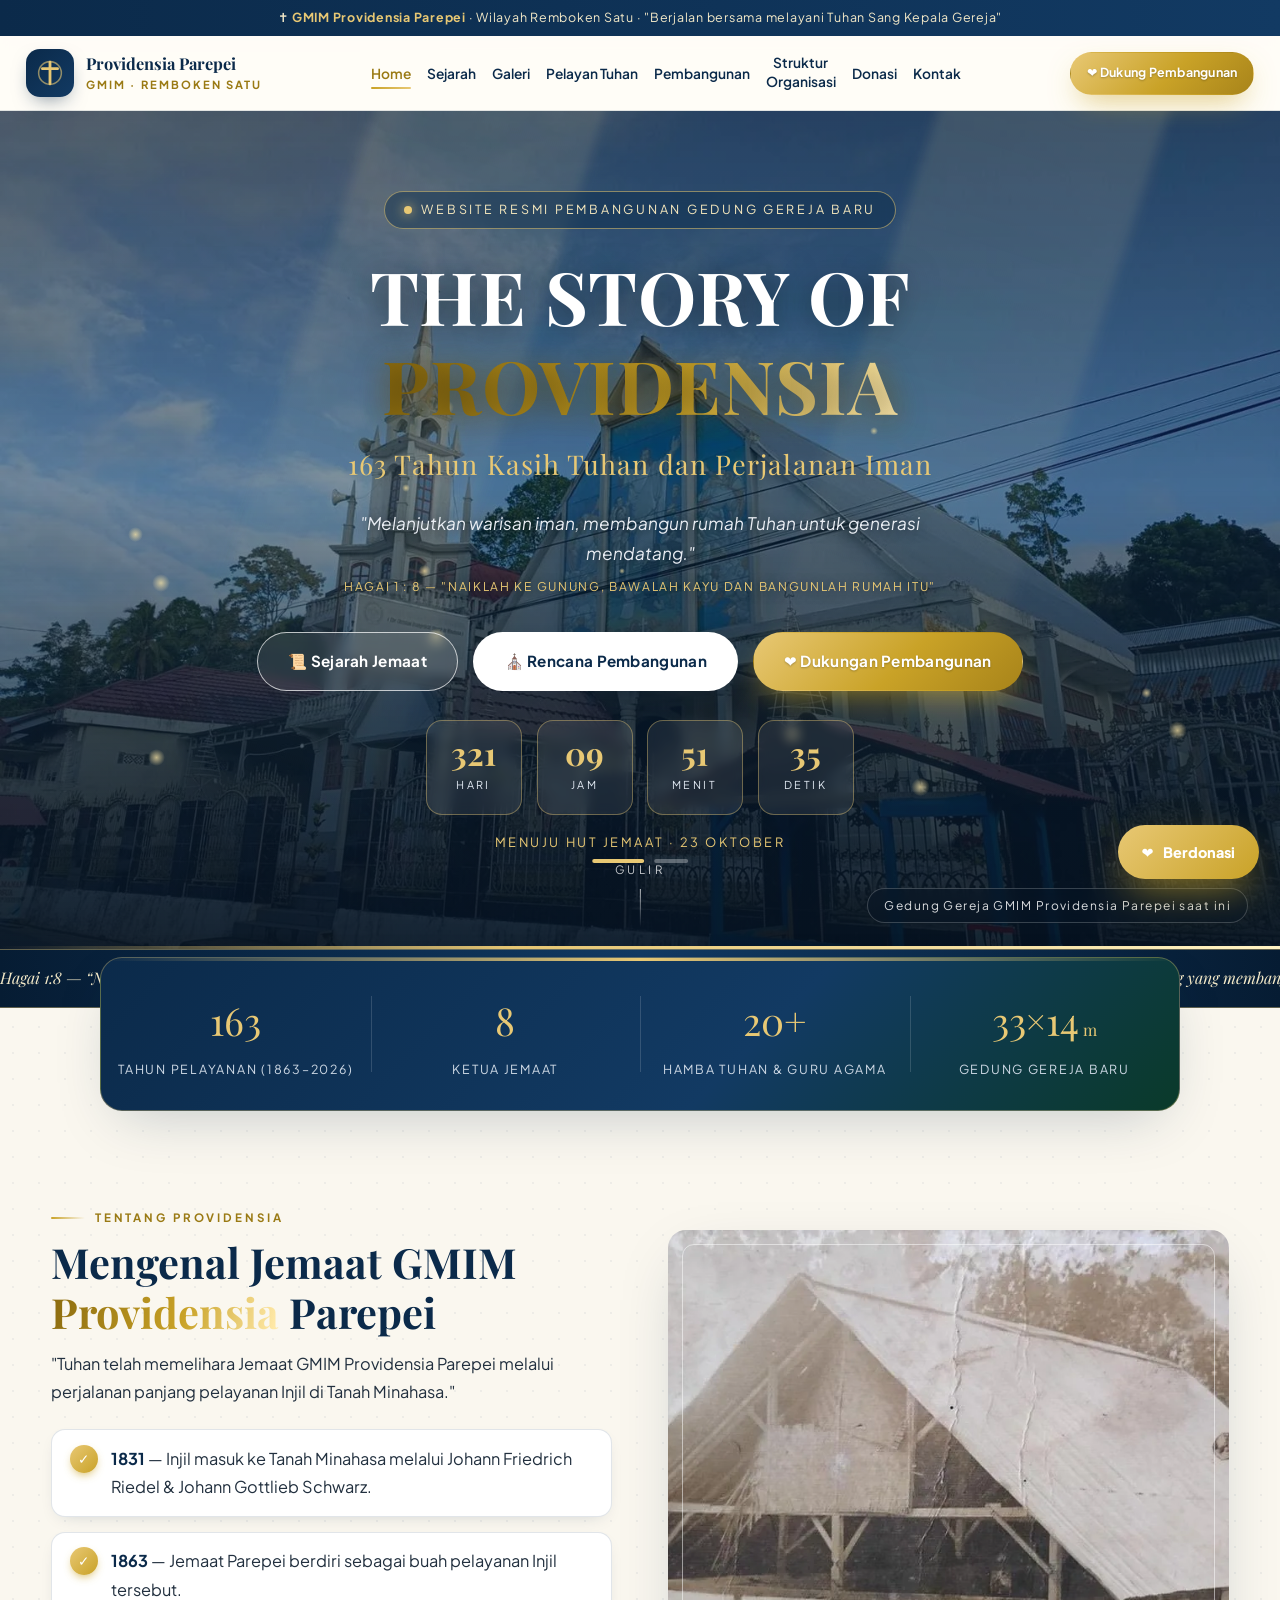
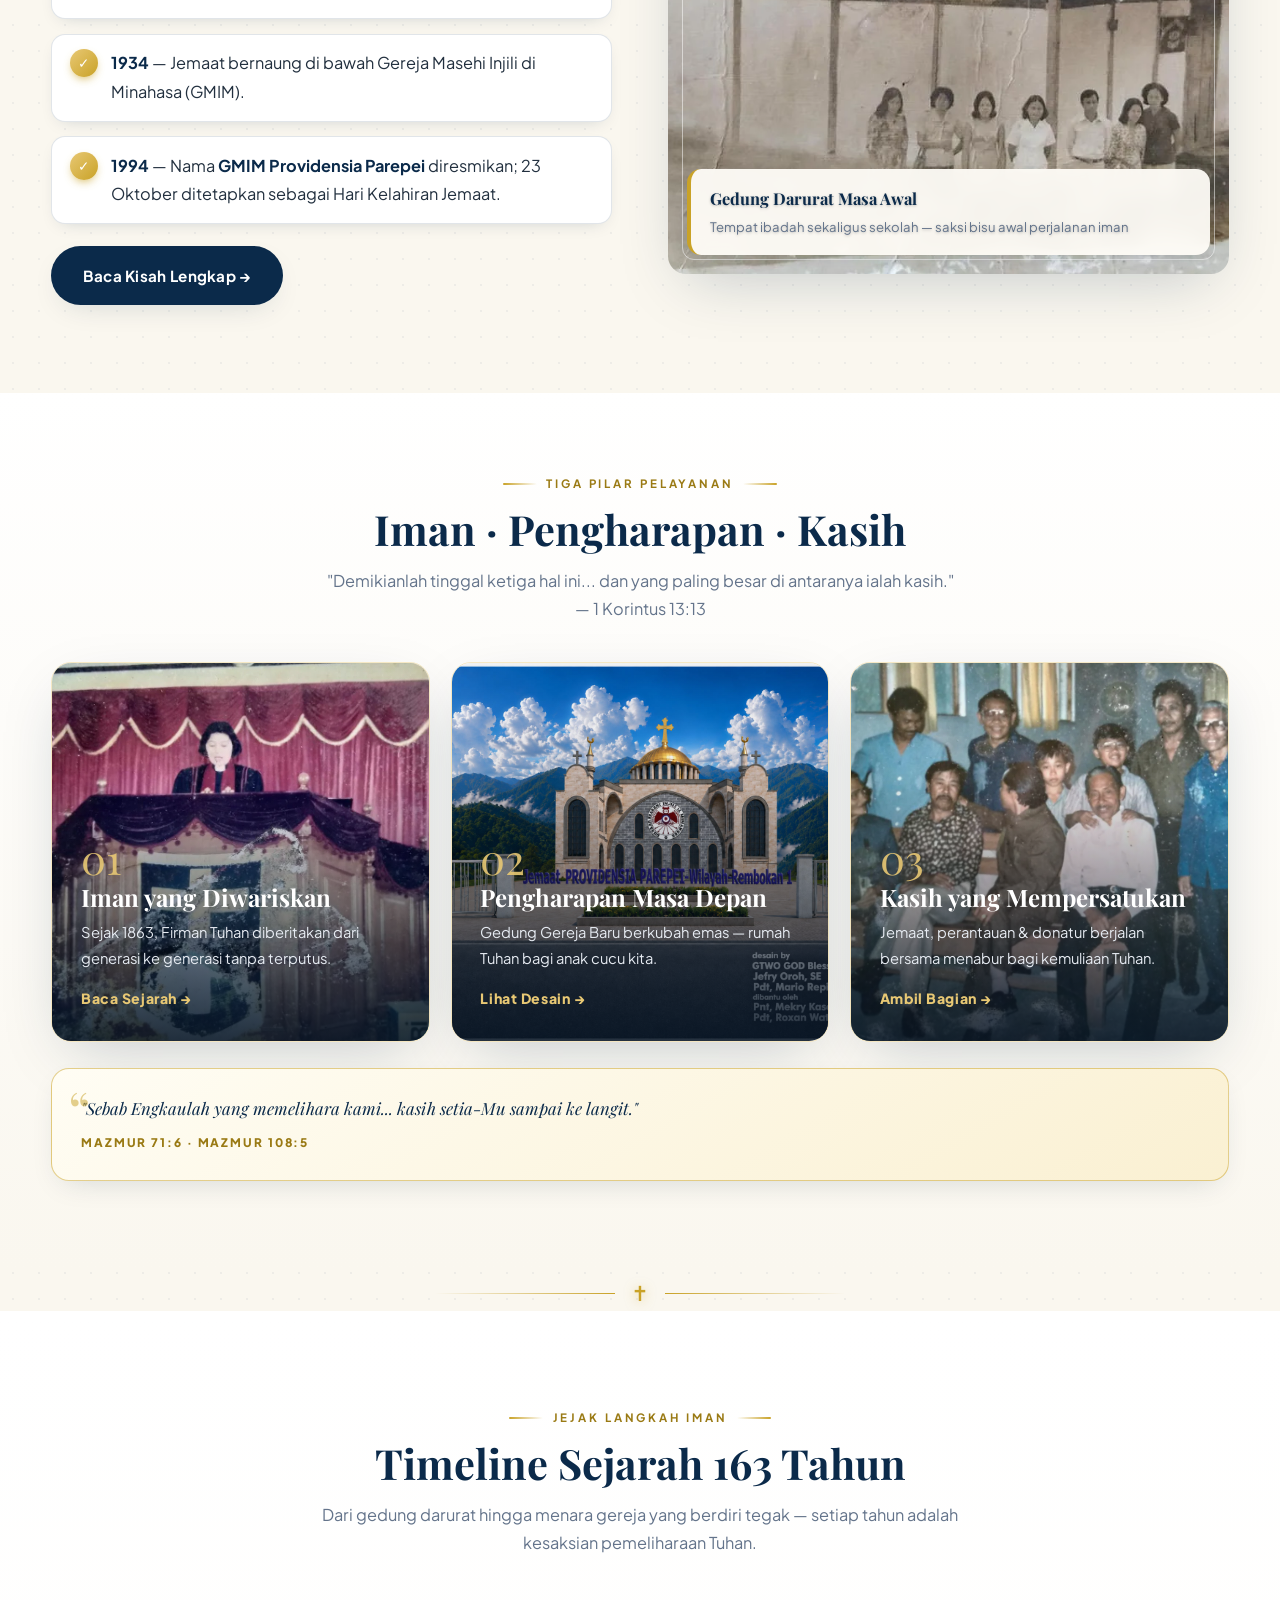
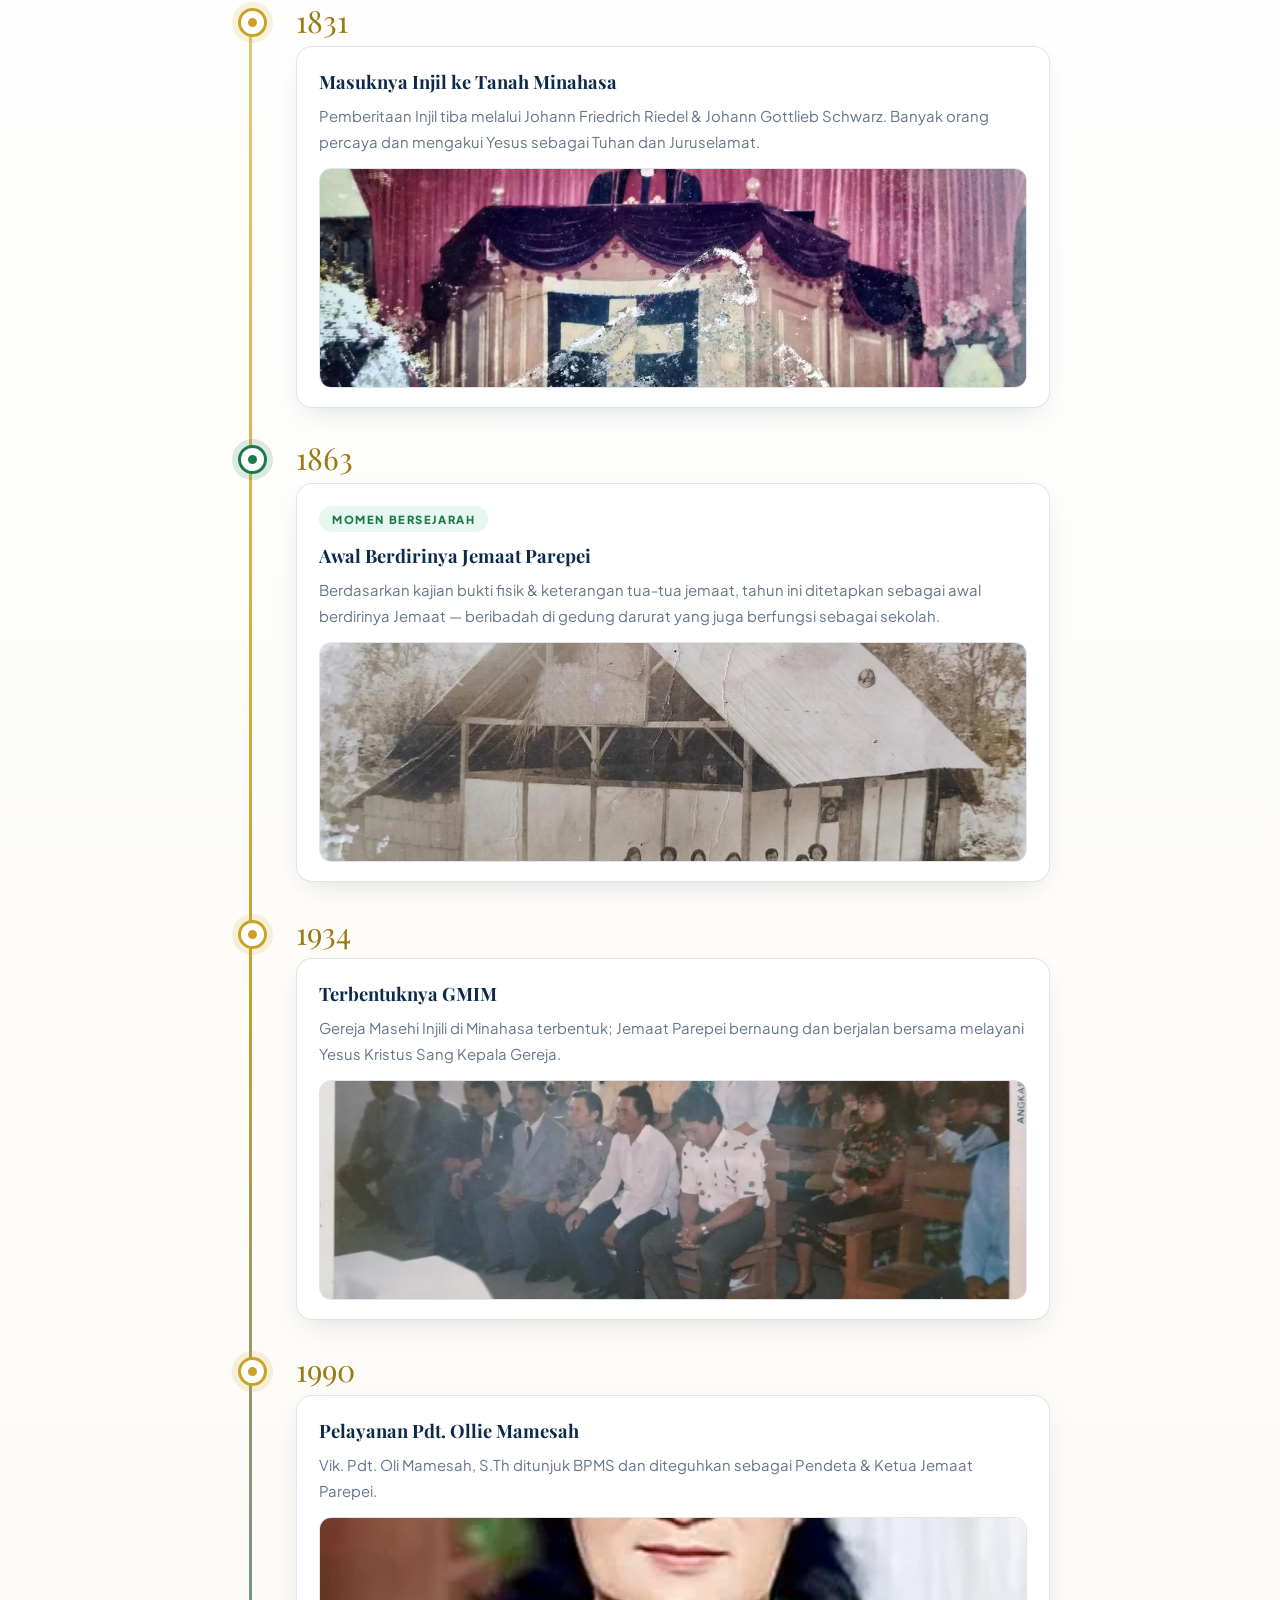
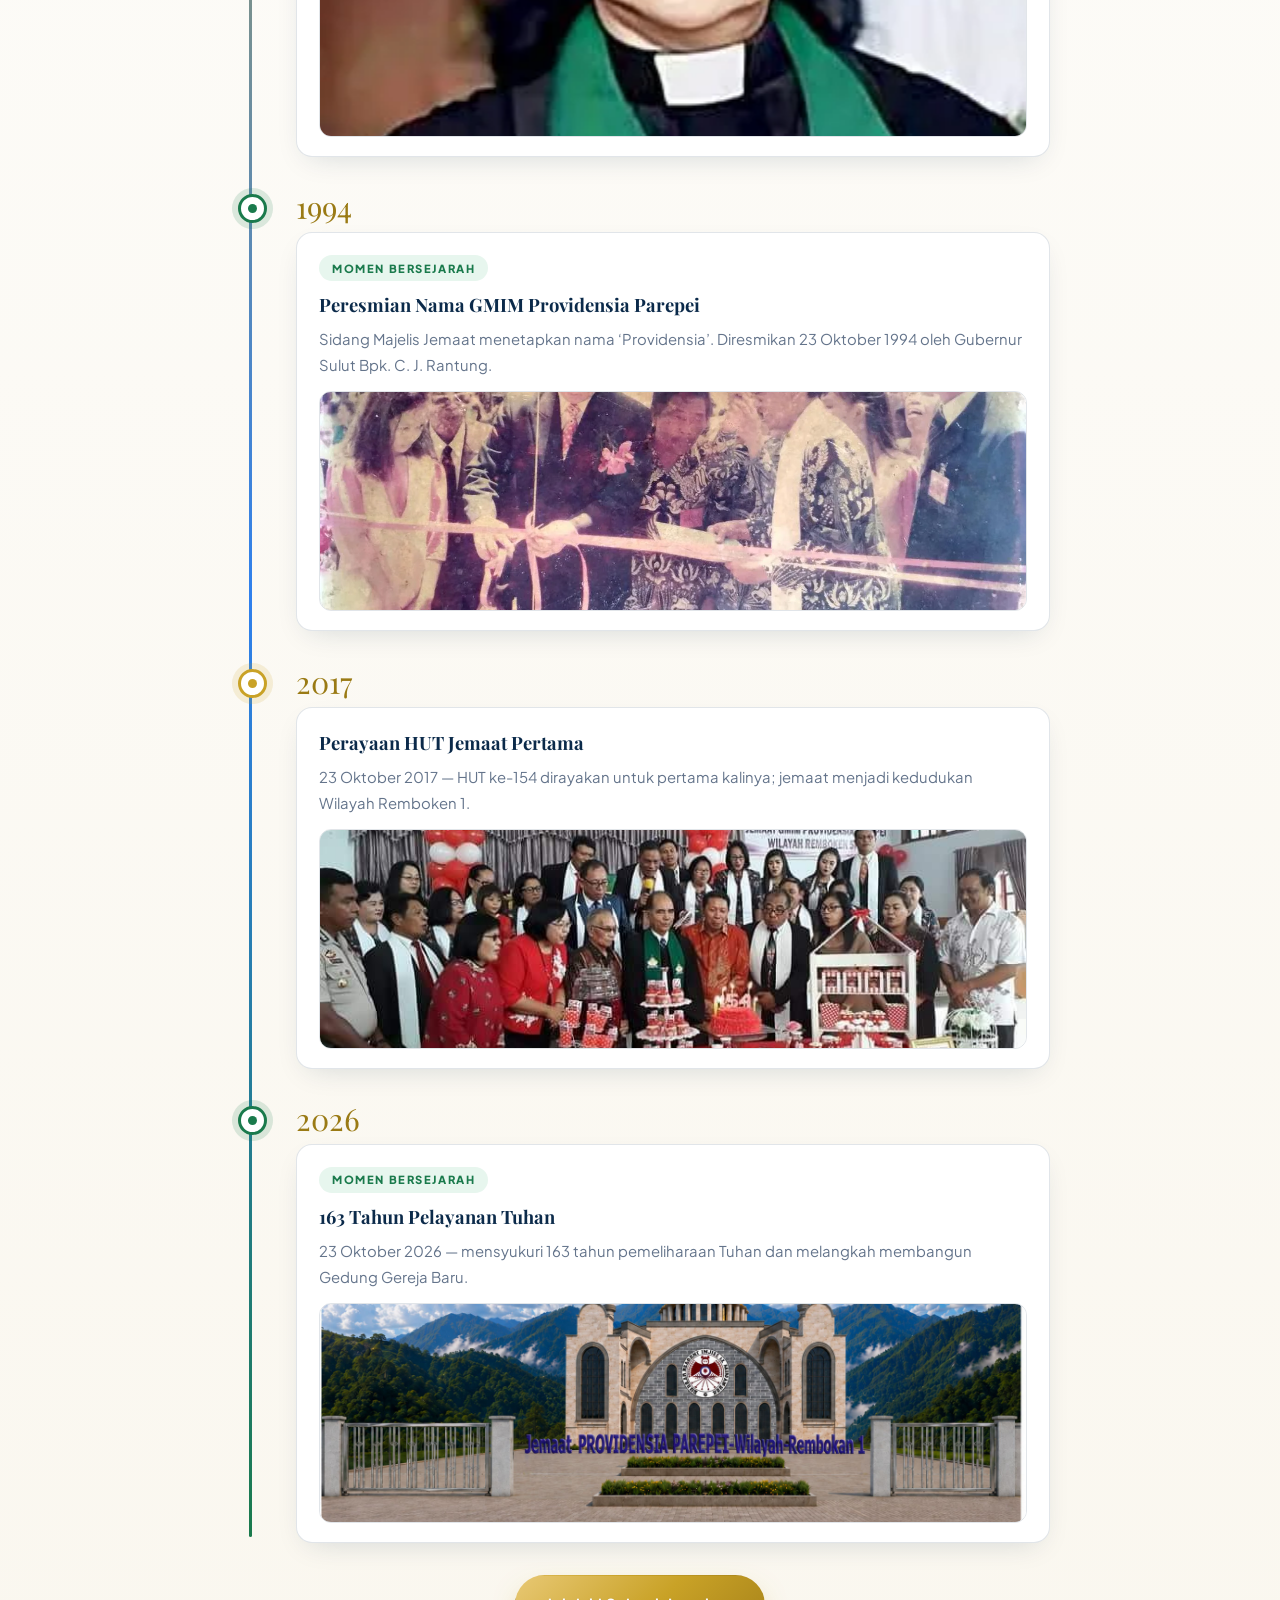
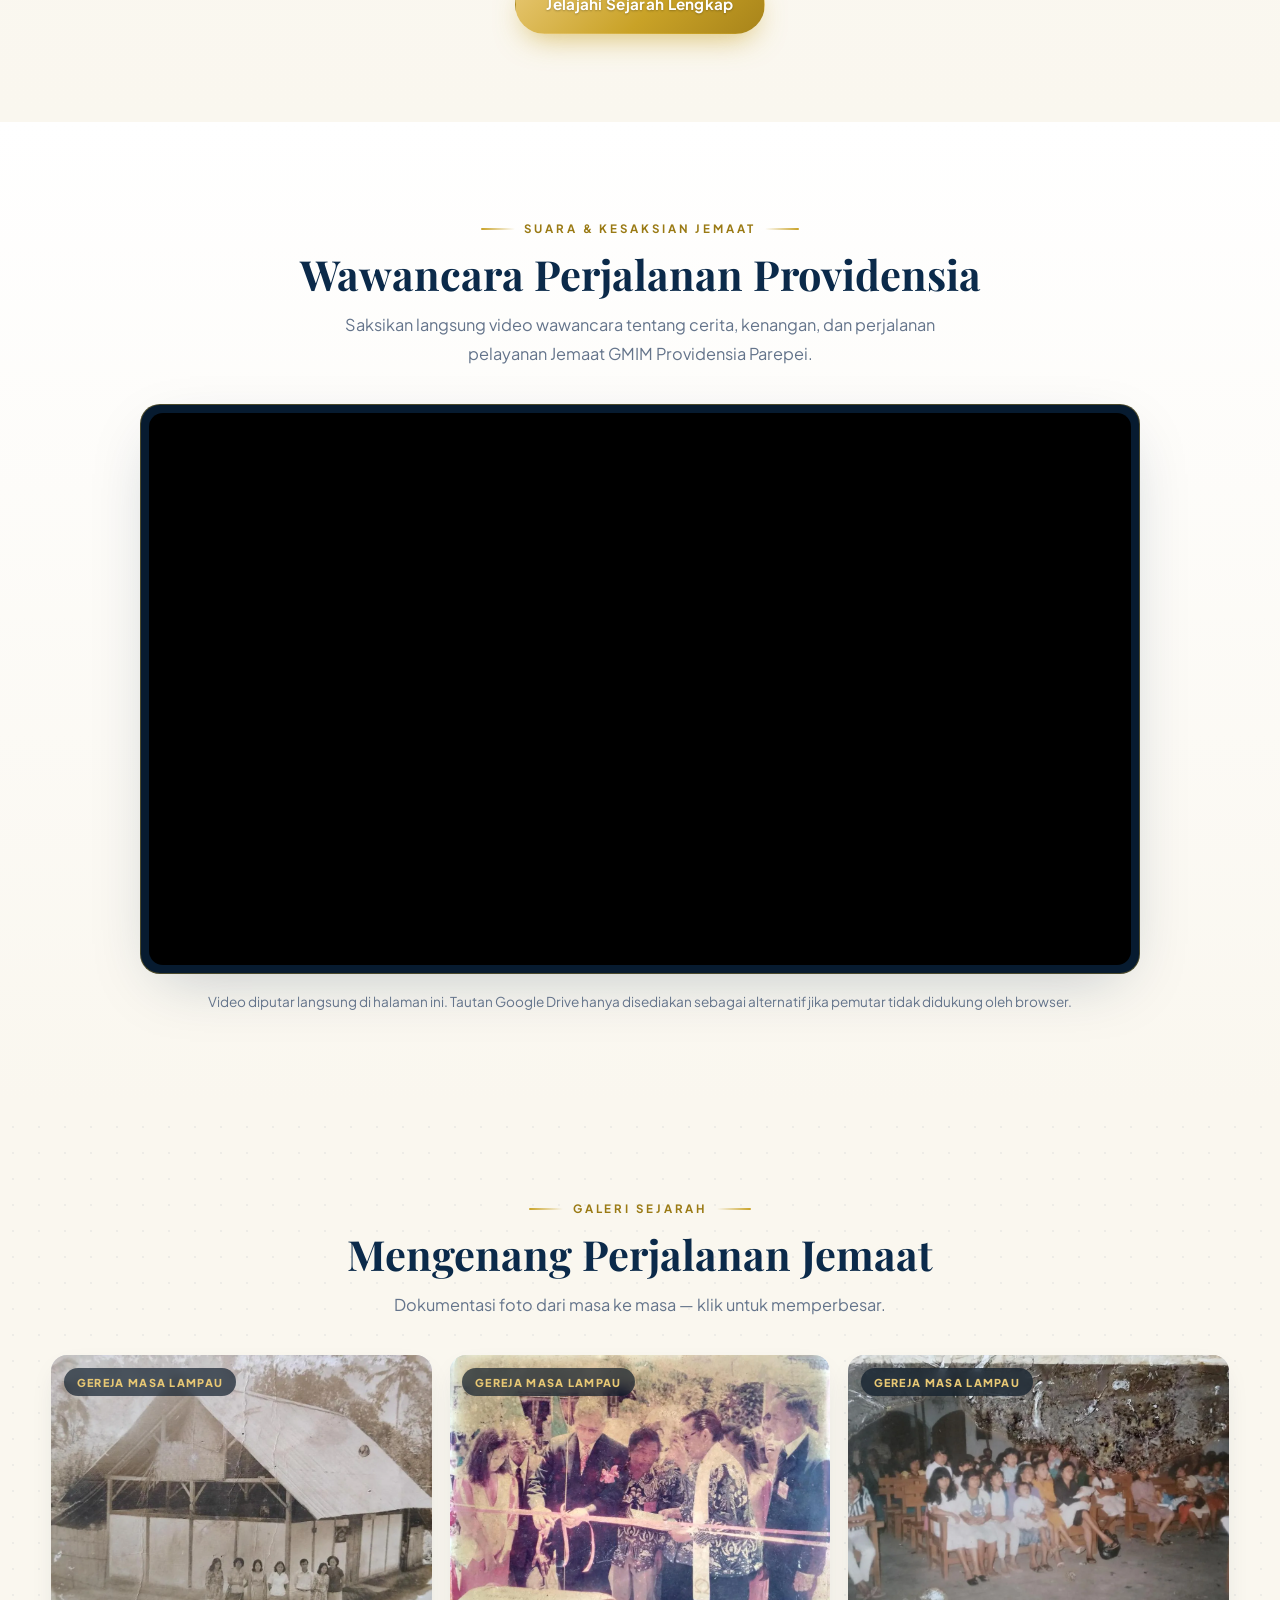
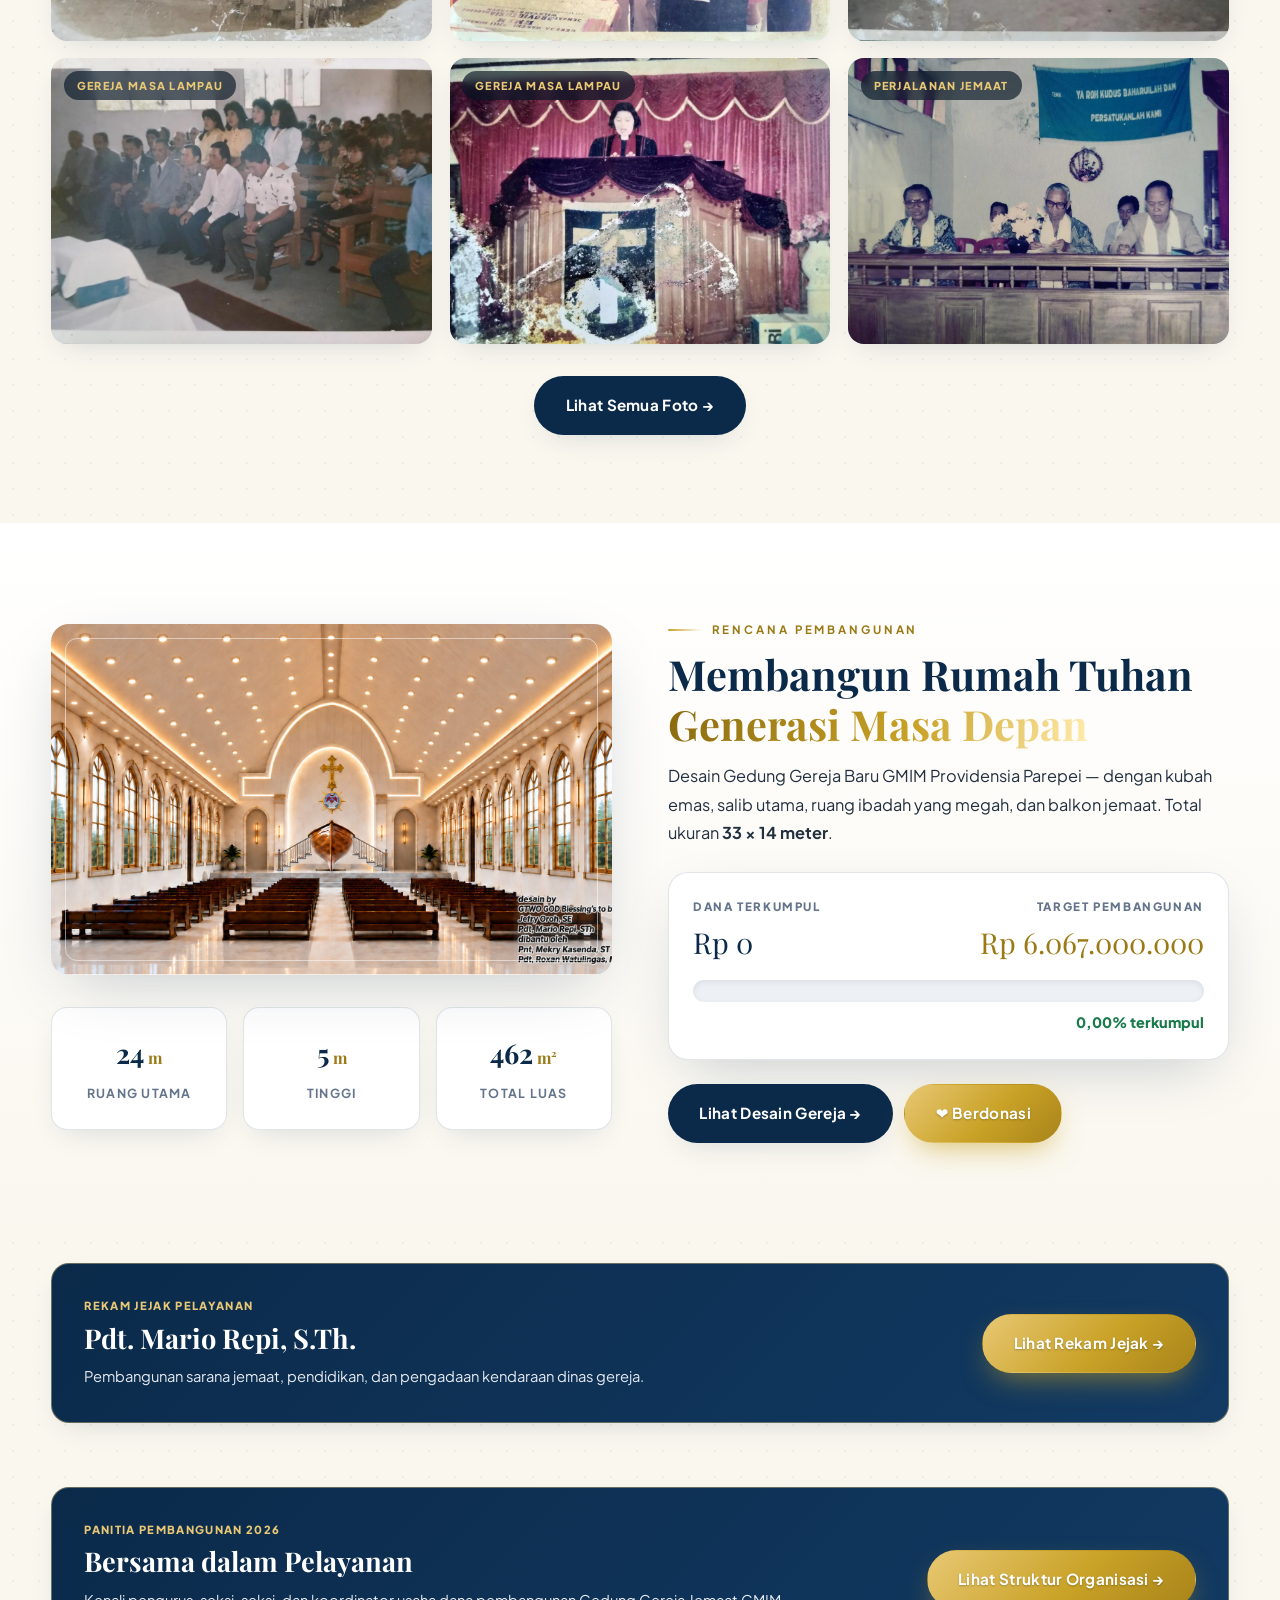
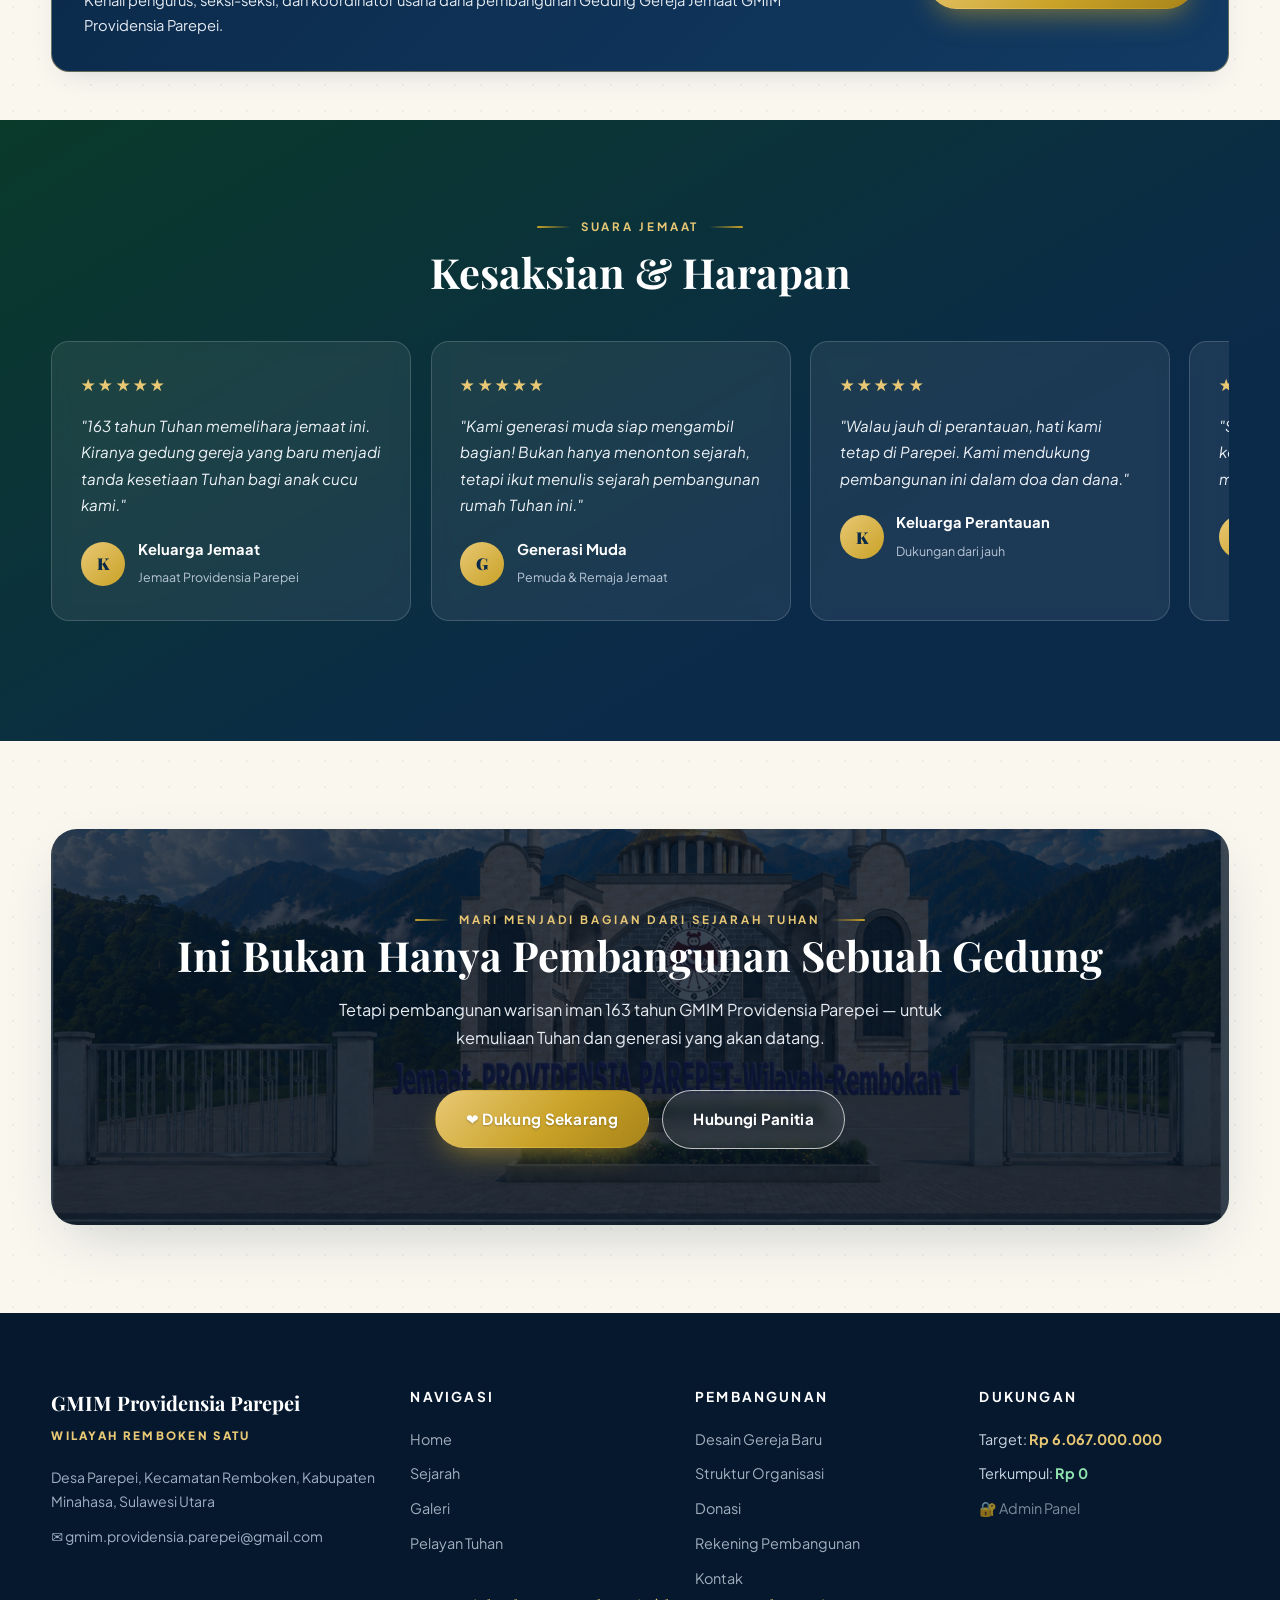
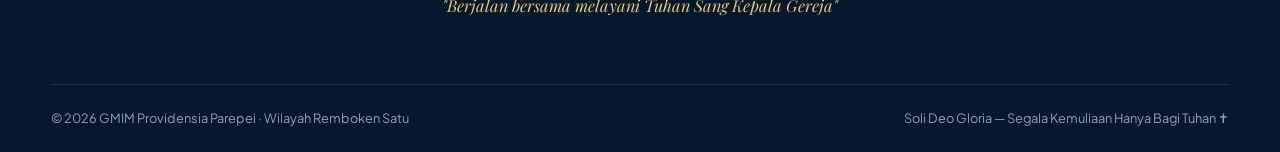
==== commit 9d070428: "Remove QRIS payment placeholder from donation page" ====
--- a/providensia/index.html
+++ b/providensia/index.html
@@ -1711,11 +1711,6 @@
           <div class="rek-row"><div><small>Kantor Unit</small><b>Unit Kawangkoan Tondano</b></div></div>
         </div>
         <p style="margin:.9rem 0 0;color:#f5dfaa;font-size:.82rem">Rekening BSG atas nama Ketua akan ditambahkan setelah data nomor rekening dan nama pemilik diterima.</p>
-        <div class="qr-box" style="margin-top:1.4rem">
-          <svg viewbox="0 0 570 570" preserveaspectratio="xMidYMid slice" role="img" aria-label="QR Code pembayaran pembangunan" data-asset="qr-pembangunan.png" class="site-image"><use href="#providensia-photo-21" width="570" height="570"></use></svg>
-          <div style="font-weight:800;margin-top:.5rem">Scan QRIS / QR Pembayaran</div>
-          <small>QR code resmi akan diperbarui oleh panitia. Hubungi panitia untuk konfirmasi.</small>
-        </div>
       </div>
       <div class="cards" style="grid-template-columns:1fr;margin-top:1.2rem">
         <div class="card" style="padding:1.4rem">
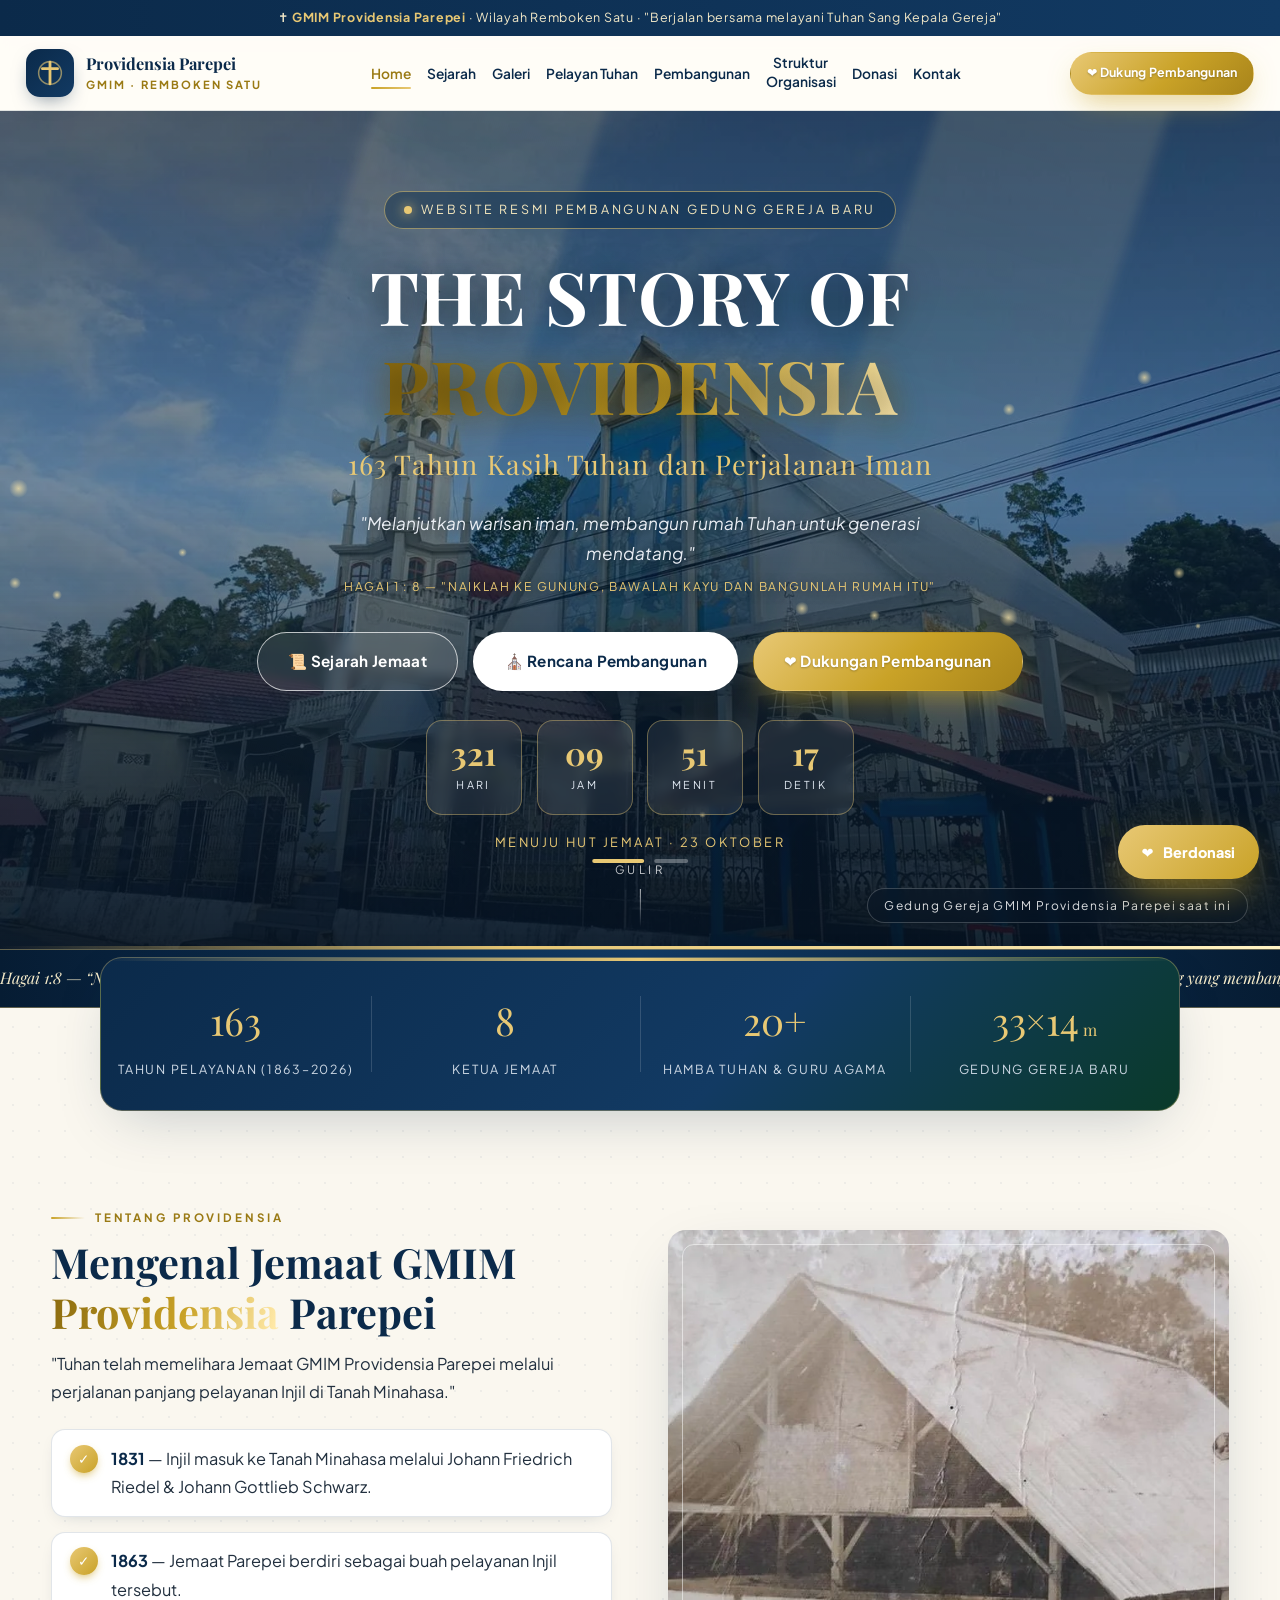
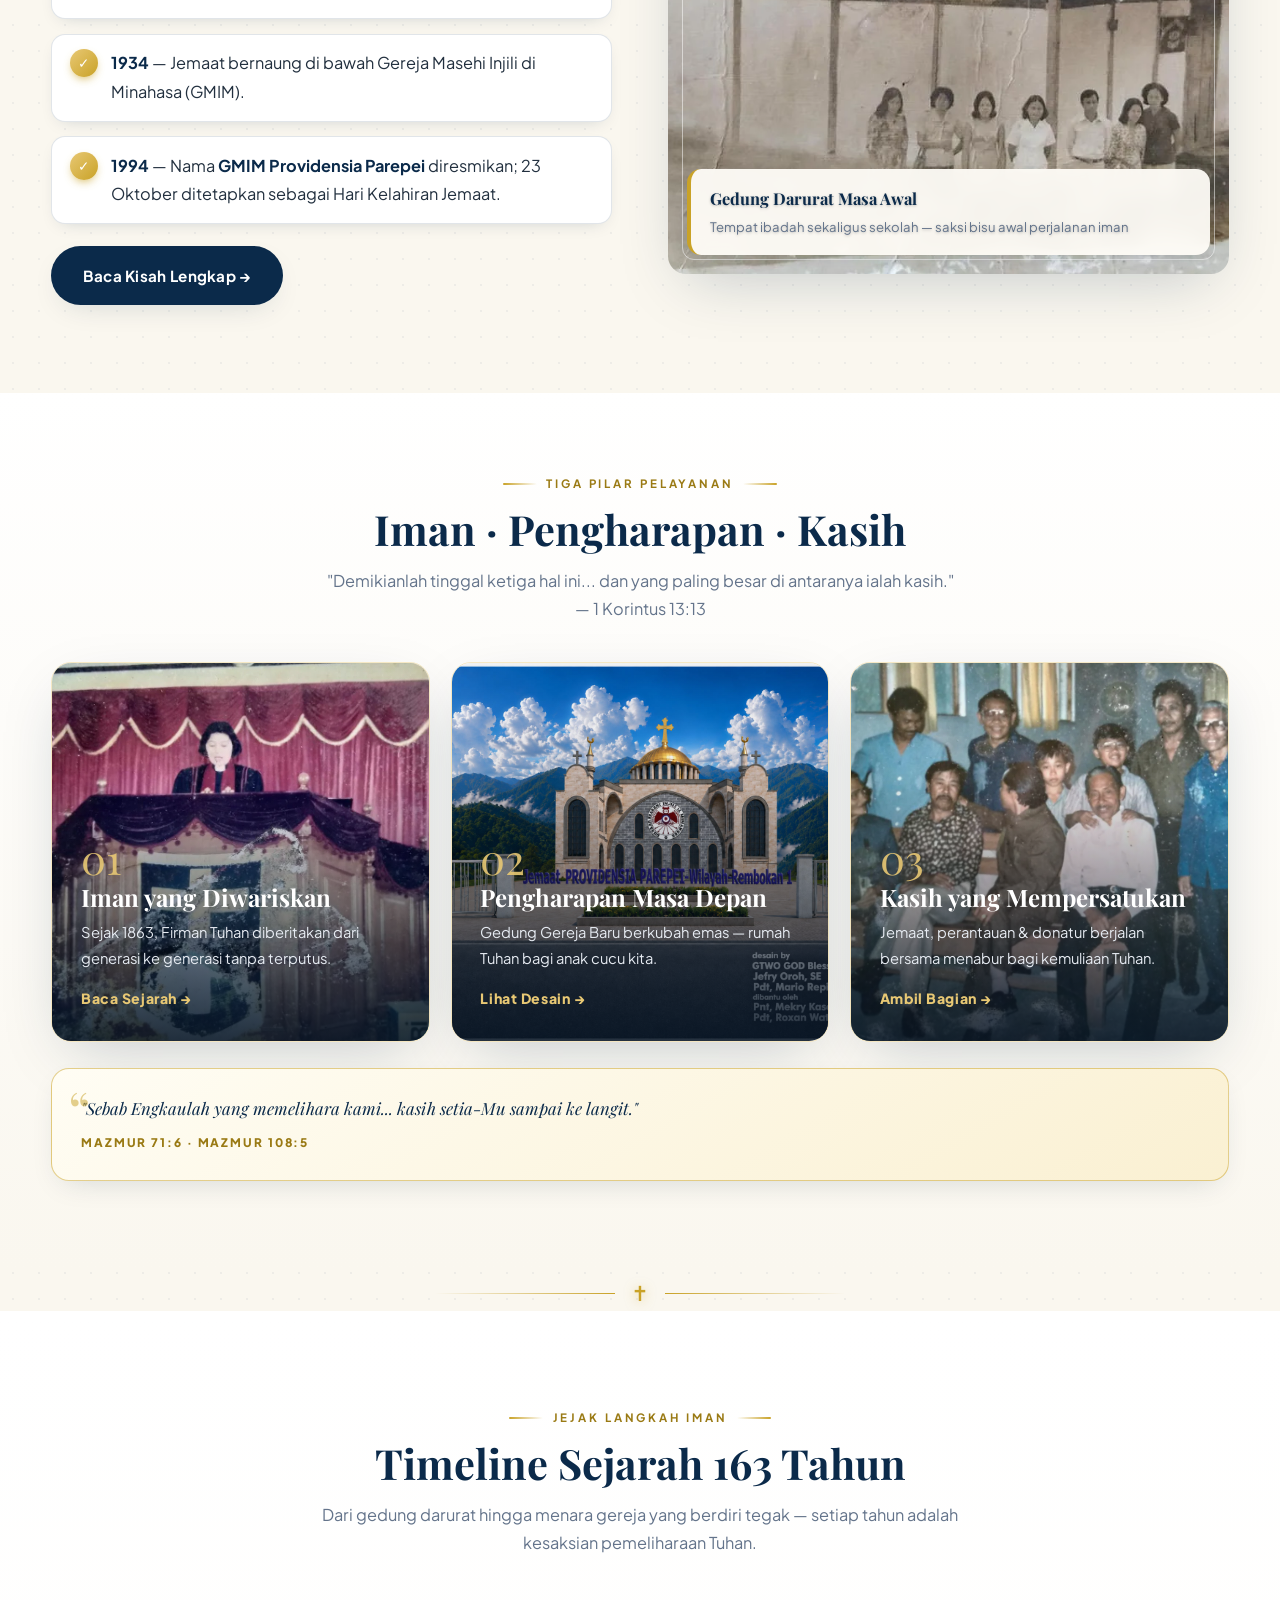
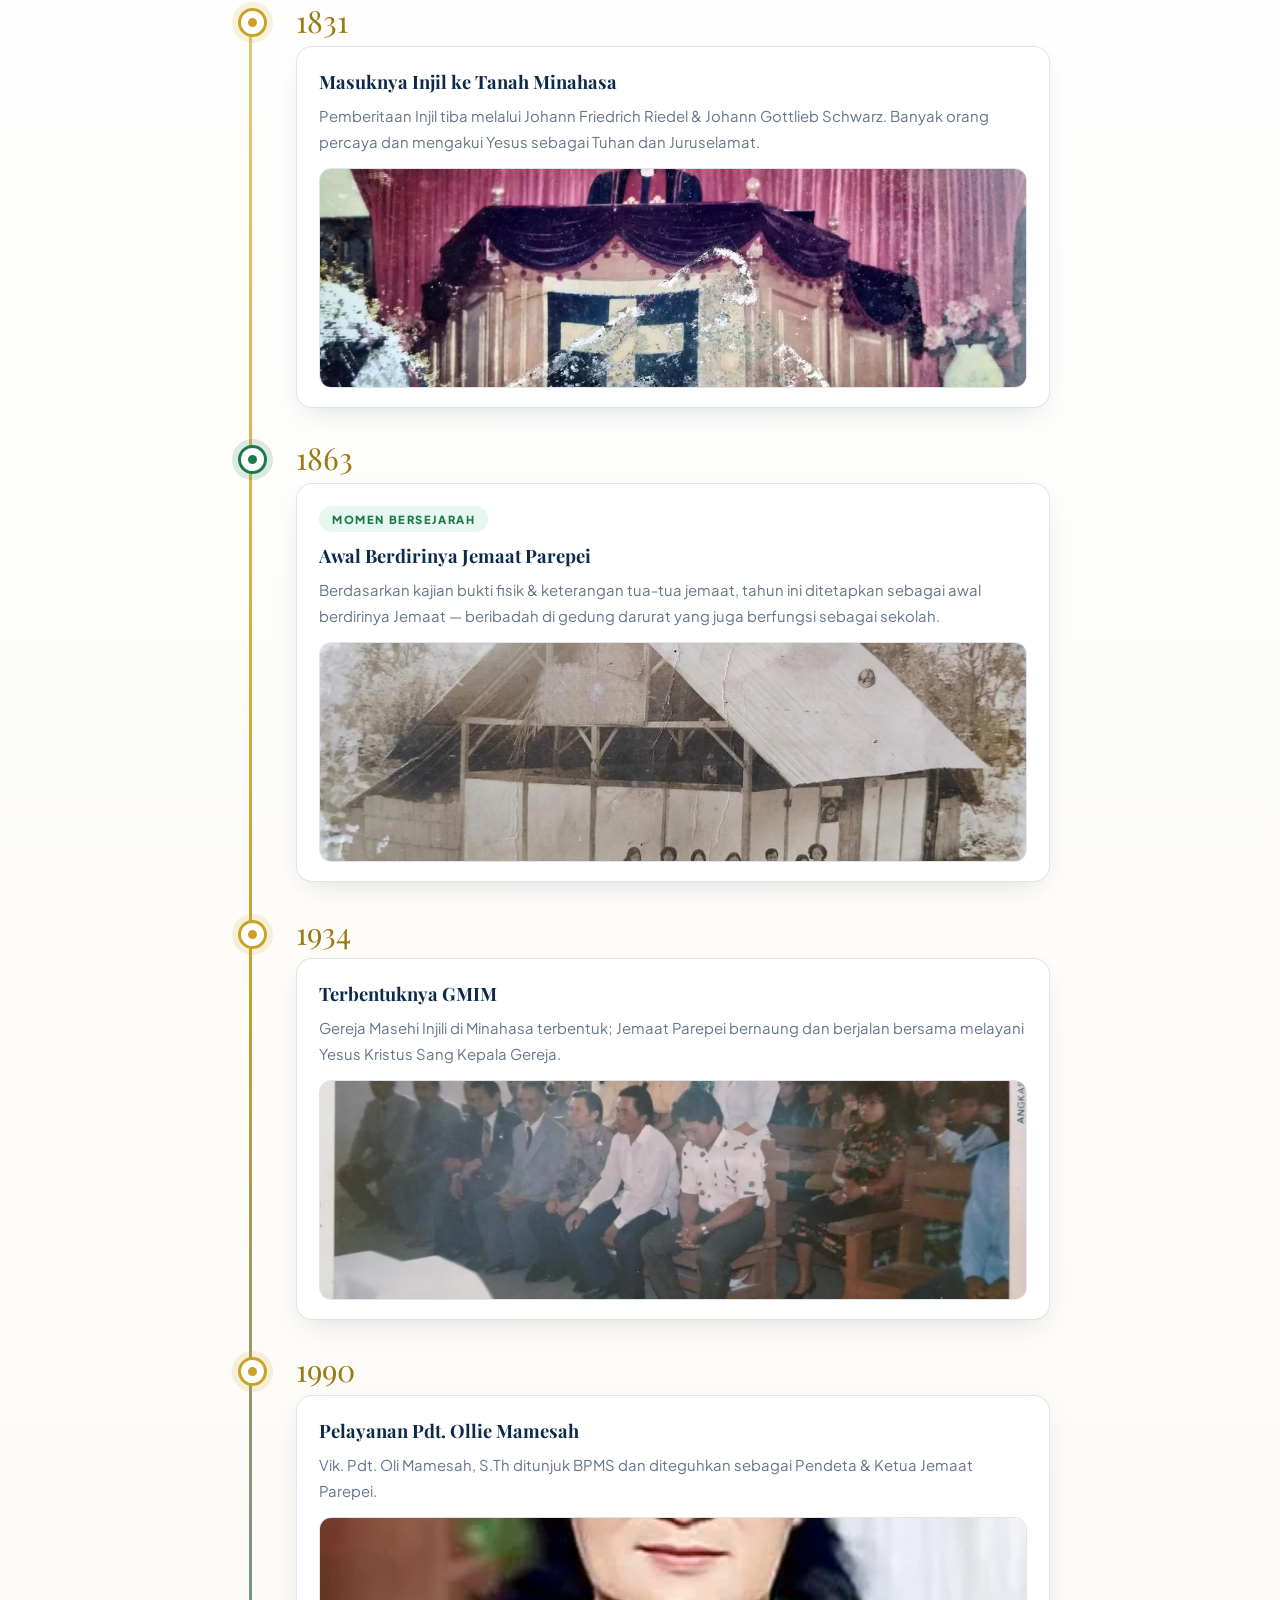
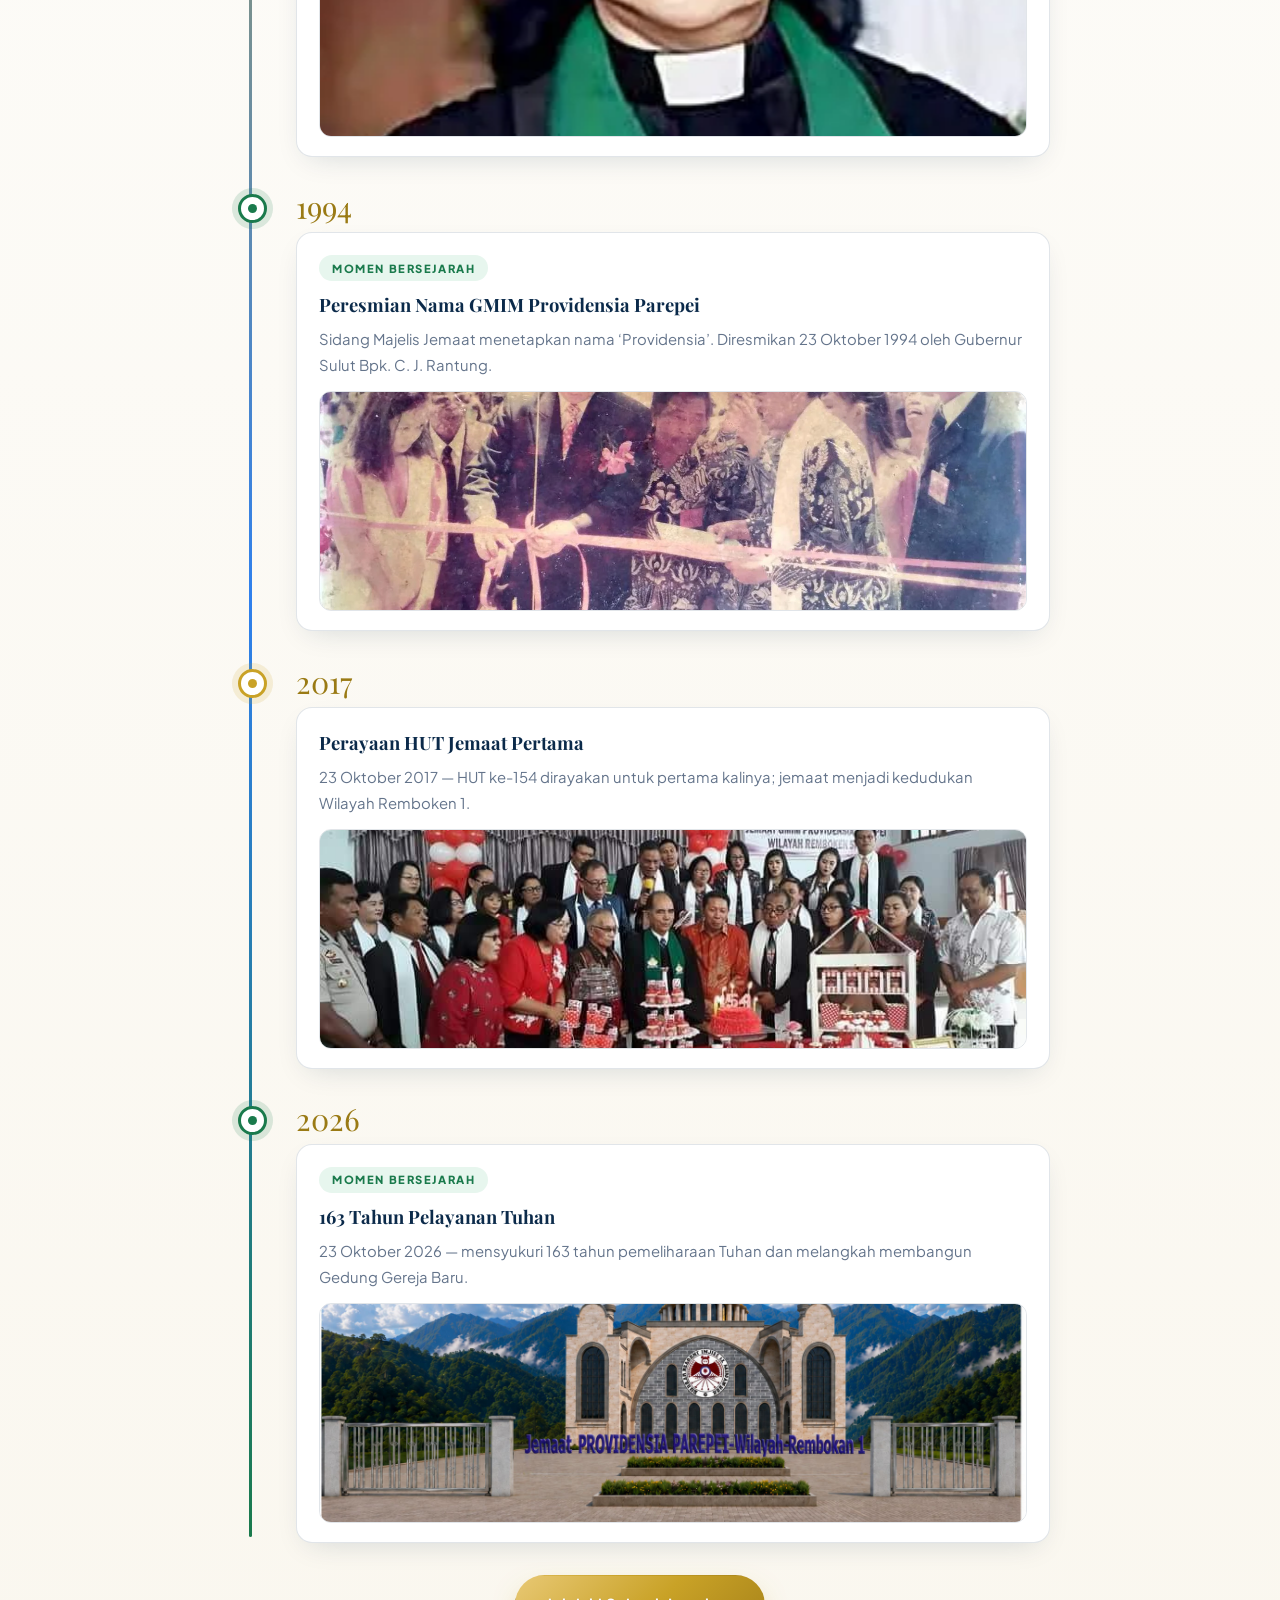
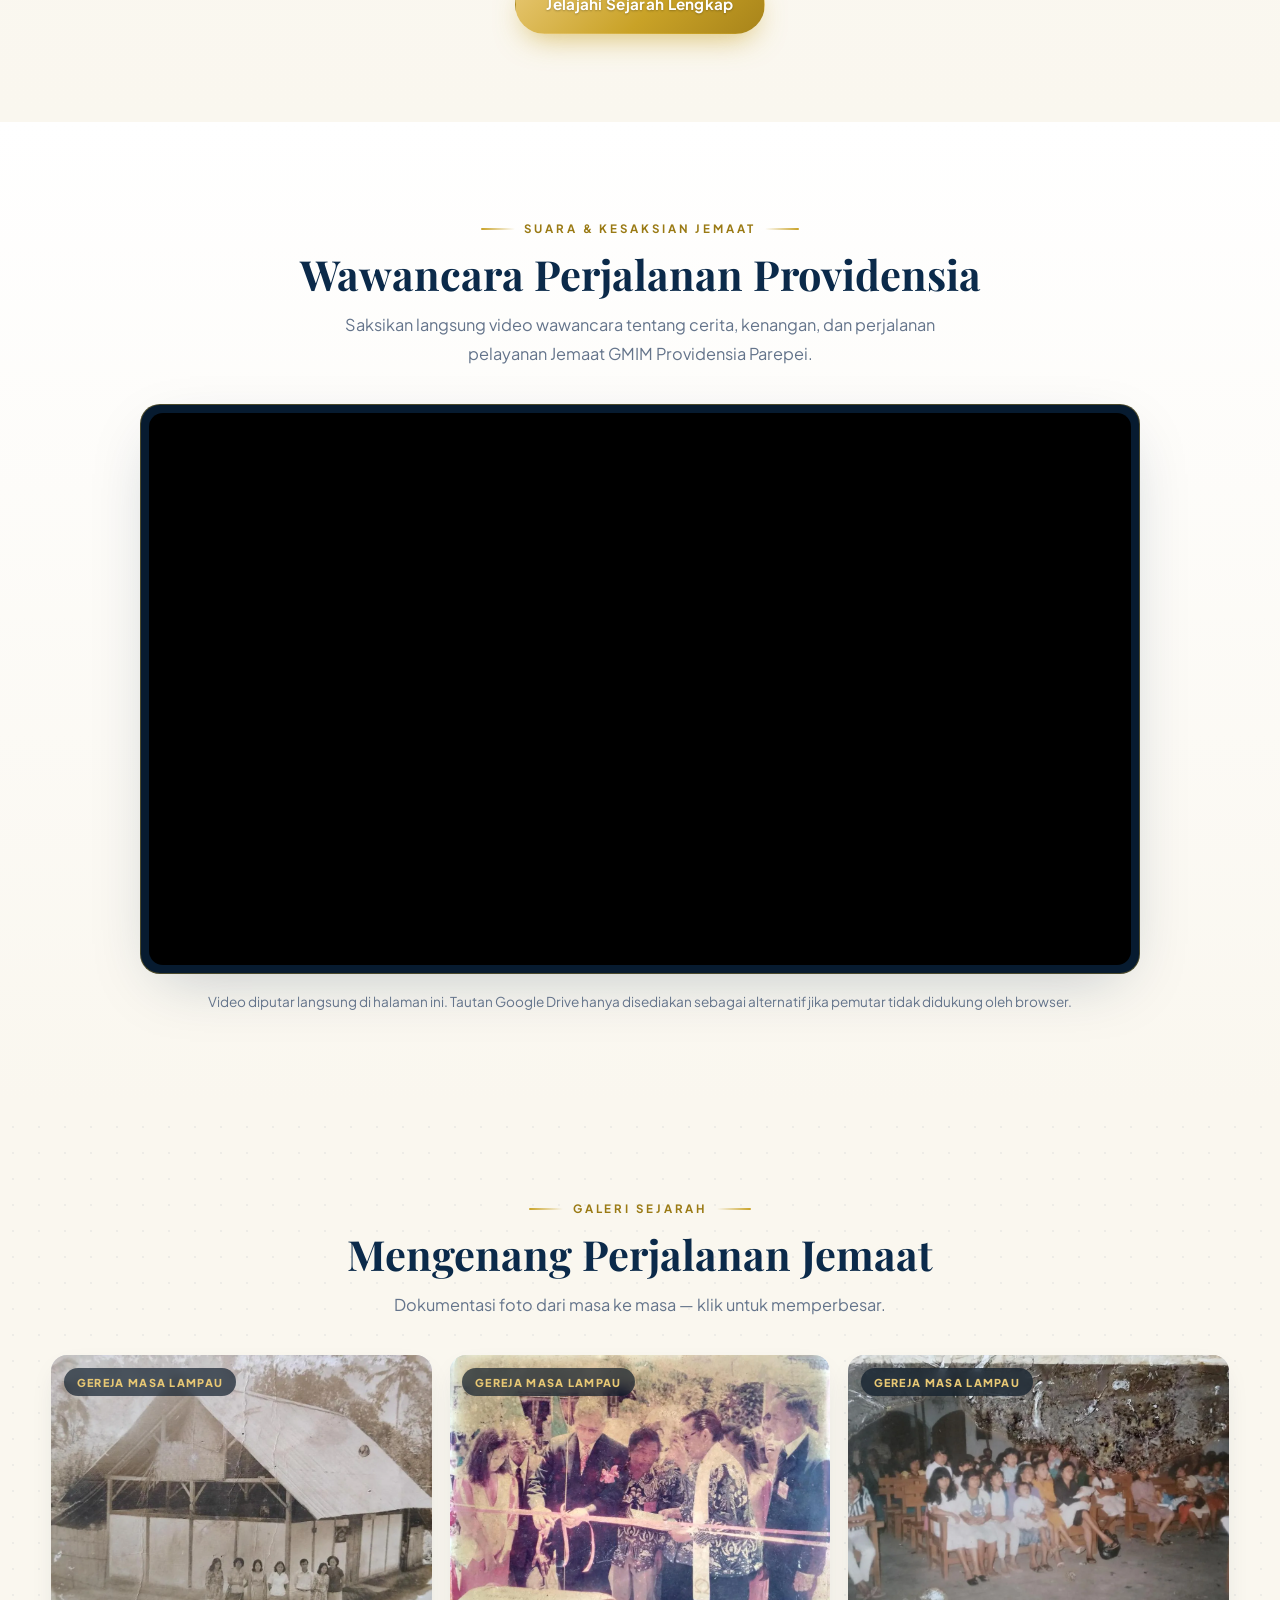
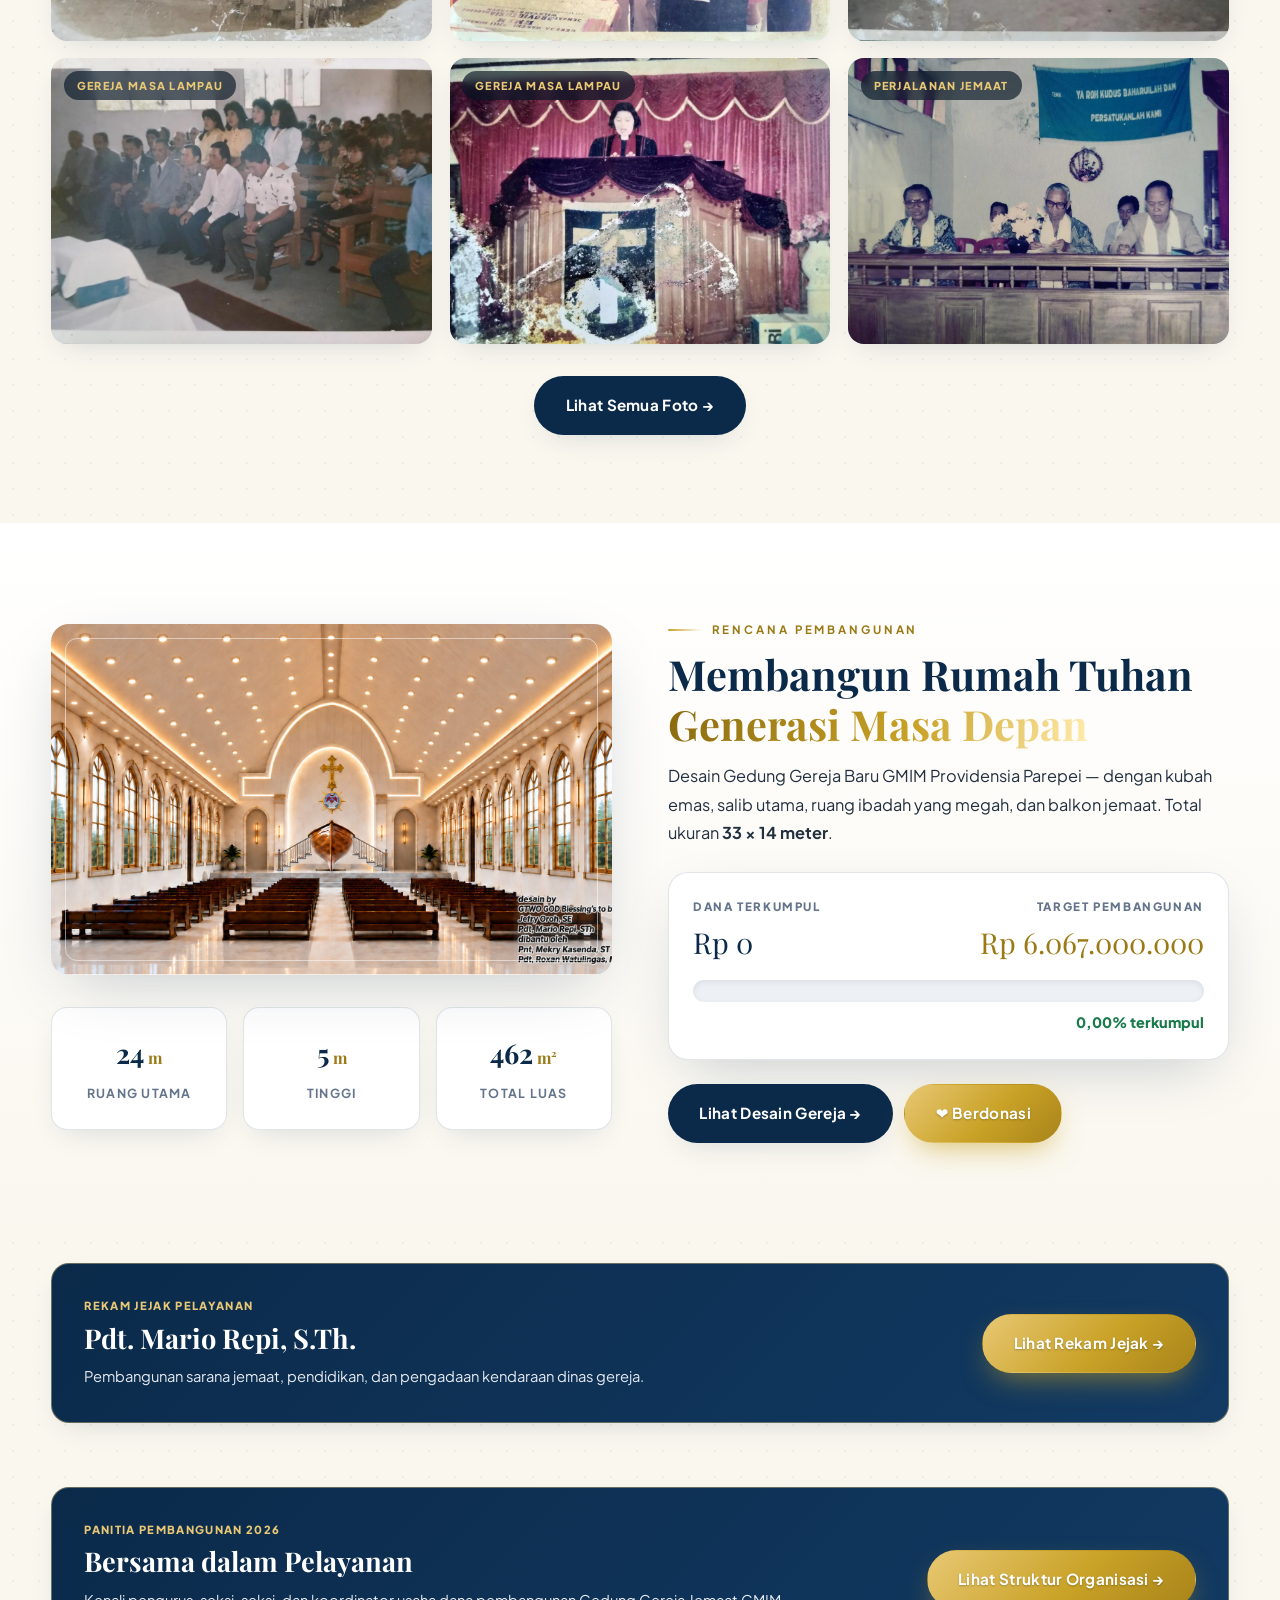
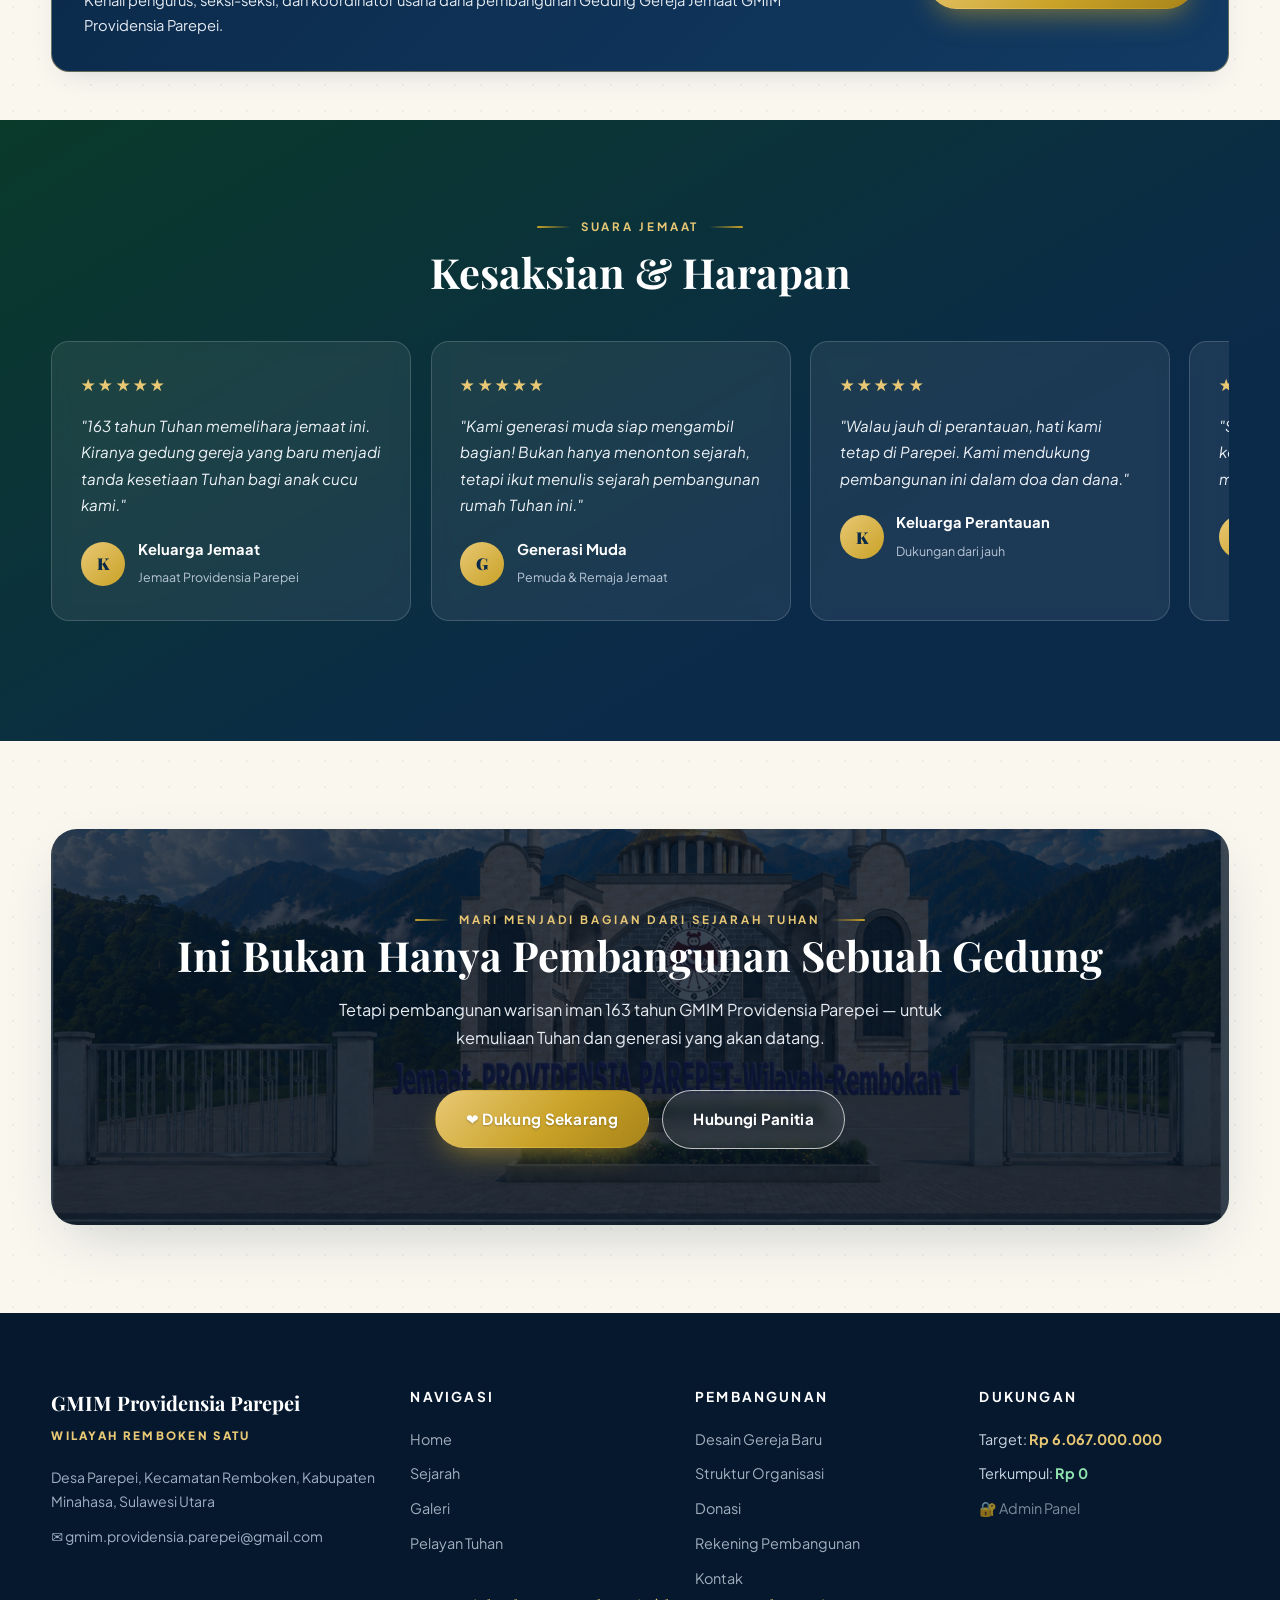
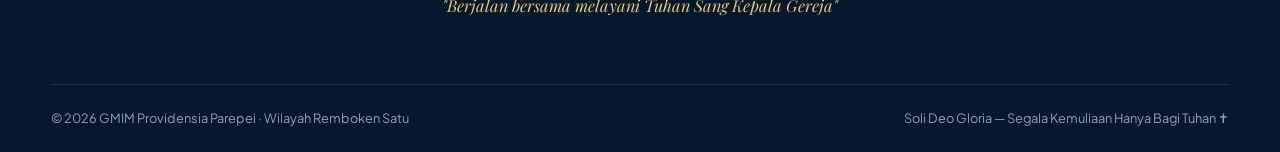
==== commit 7b88e7f0: "Remove QR payment barcode asset from website" ====
--- a/providensia/index.html
+++ b/providensia/index.html
@@ -927,7 +927,7 @@
 })();
 </script>
 
-<svg xmlns="http://www.w3.org/2000/svg" id="websiteImageAssets" aria-hidden="true" focusable="false" style="position:absolute;width:0;height:0;overflow:hidden;pointer-events:none"><defs><symbol id="providensia-photo-0" viewBox="0 0 1584 993"><image width="1584" height="993" href="assets/images/baru-balkon.jpg" data-key="baru-balkon.jpg" preserveAspectRatio="xMidYMid slice" data-pdf-page="5"></image></symbol><symbol id="providensia-photo-1" viewBox="0 0 1492 1054"><image width="1492" height="1054" href="assets/images/baru-denah.jpg" data-key="baru-denah.jpg" preserveAspectRatio="xMidYMid slice" data-pdf-page="6"></image></symbol><symbol id="providensia-photo-2" viewBox="0 0 1672 941"><image width="1672" height="941" href="assets/images/baru-interior.jpg" data-key="baru-interior.jpg" preserveAspectRatio="xMidYMid slice" data-pdf-page="4"></image></symbol><symbol id="providensia-photo-3" viewBox="0 0 1524 1032"><image width="1524" height="1032" href="assets/images/baru-tampak-depan.jpg" data-key="baru-tampak-depan.jpg" preserveAspectRatio="xMidYMid slice" data-pdf-page="1"></image></symbol><symbol id="providensia-photo-4" viewBox="0 0 1429 1101"><image width="1429" height="1101" href="assets/images/baru-tampak-samping.jpg" data-key="baru-tampak-samping.jpg" preserveAspectRatio="xMidYMid slice" data-pdf-page="3"></image></symbol><symbol id="providensia-photo-5" viewbox="0 0 1536 1152"><image width="1536" height="1152" href="assets/images/gereja-saat-ini.webp" data-key="gereja-saat-ini.jpg" preserveaspectratio="xMidYMid slice"></image></symbol><symbol id="providensia-photo-6" viewbox="0 0 362 483"><image width="362" height="483" href="assets/images/guru-charly-wauran.webp" data-key="guru-charly-wauran.jpg" preserveaspectratio="xMidYMid slice"></image></symbol><symbol id="providensia-photo-7" viewbox="0 0 405 540"><image width="405" height="540" href="assets/images/guru-erna-matantu.webp" data-key="guru-erna-matantu.jpg" preserveaspectratio="xMidYMid slice"></image></symbol><symbol id="providensia-photo-8" viewbox="0 0 367 488"><image width="367" height="488" href="assets/images/guru-reisje-mantiri.webp" data-key="guru-reisje-mantiri.jpg" preserveaspectratio="xMidYMid slice"></image></symbol><symbol id="providensia-photo-9" viewbox="0 0 383 512"><image width="383" height="512" href="assets/images/ketua-james-wagey.webp" data-key="ketua-james-wagey.jpg" preserveaspectratio="xMidYMid slice"></image></symbol><symbol id="providensia-photo-10" viewbox="0 0 429 572"><image width="429" height="572" href="assets/images/ketua-jeane-rempowatu.webp" data-key="ketua-jeane-rempowatu.jpg" preserveaspectratio="xMidYMid slice"></image></symbol><symbol id="providensia-photo-11" viewbox="0 0 384 512"><image width="384" height="512" href="assets/images/ketua-mario-repi.webp" data-key="ketua-mario-repi.jpg" preserveaspectratio="xMidYMid slice"></image></symbol><symbol id="providensia-photo-12" viewbox="0 0 351 468"><image width="351" height="468" href="assets/images/ketua-meggie-wenas.webp" data-key="ketua-meggie-wenas.jpg" preserveaspectratio="xMidYMid slice"></image></symbol><symbol id="providensia-photo-13" viewbox="0 0 353 470"><image width="353" height="470" href="assets/images/ketua-ollie-mamesah.webp" data-key="ketua-ollie-mamesah.jpg" preserveaspectratio="xMidYMid slice"></image></symbol><symbol id="providensia-photo-14" viewbox="0 0 363 484"><image width="363" height="484" href="assets/images/ketua-rossa-palenewen.webp" data-key="ketua-rossa-palenewen.jpg" preserveaspectratio="xMidYMid slice"></image></symbol><symbol id="providensia-photo-15" viewbox="0 0 346 461"><image width="346" height="461" href="assets/images/ketua-samuel-sasuwuk.webp" data-key="ketua-samuel-sasuwuk.jpg" preserveaspectratio="xMidYMid slice"></image></symbol><symbol id="providensia-photo-16" viewbox="0 0 388 517"><image width="388" height="517" href="assets/images/ketua-telma-inaray.webp" data-key="ketua-telma-inaray.jpg" preserveaspectratio="xMidYMid slice"></image></symbol><symbol id="providensia-photo-17" viewbox="0 0 294 392"><image width="294" height="392" href="assets/images/orientasi-evi-muaja.webp" data-key="orientasi-evi-muaja.jpg" preserveaspectratio="xMidYMid slice"></image></symbol><symbol id="providensia-photo-18" viewbox="0 0 374 499"><image width="374" height="499" href="assets/images/pelayan-hermy-runtunuwu.webp" data-key="pelayan-hermy-runtunuwu.jpg" preserveaspectratio="xMidYMid slice"></image></symbol><symbol id="providensia-photo-19" viewbox="0 0 277 369"><image width="277" height="369" href="assets/images/pelayan-mercy-wangko.webp" data-key="pelayan-mercy-wangko.jpg" preserveaspectratio="xMidYMid slice"></image></symbol><symbol id="providensia-photo-20" viewbox="0 0 406 542"><image width="406" height="542" href="assets/images/pelayan-roxan-watulingas.webp" data-key="pelayan-roxan-watulingas.jpg" preserveaspectratio="xMidYMid slice"></image></symbol><symbol id="providensia-photo-21" viewbox="0 0 570 570"><image width="570" height="570" href="assets/images/qr-pembangunan.png" data-key="qr-pembangunan.png" preserveaspectratio="xMidYMid slice"></image></symbol><symbol id="providensia-photo-22" viewbox="0 0 1200 767"><image width="1200" height="767" href="assets/images/sejarah-gedung-darurat.webp" data-key="sejarah-gedung-darurat.jpg" preserveaspectratio="xMidYMid slice"></image></symbol><symbol id="providensia-photo-23" viewbox="0 0 720 540"><image width="720" height="540" href="assets/images/sejarah-hut-modern-1.jpg" data-key="sejarah-hut-modern-1.jpg" preserveaspectratio="xMidYMid slice"></image></symbol><symbol id="providensia-photo-24" viewbox="0 0 720 540"><image width="720" height="540" href="assets/images/sejarah-hut-modern-2.webp" data-key="sejarah-hut-modern-2.jpg" preserveaspectratio="xMidYMid slice"></image></symbol><symbol id="providensia-photo-25" viewbox="0 0 720 540"><image width="720" height="540" href="assets/images/sejarah-hut-modern-3.webp" data-key="sejarah-hut-modern-3.jpg" preserveaspectratio="xMidYMid slice"></image></symbol><symbol id="providensia-photo-26" viewbox="0 0 1200 841"><image width="1200" height="841" href="assets/images/sejarah-ibadah.webp" data-key="sejarah-ibadah.jpg" preserveaspectratio="xMidYMid slice"></image></symbol><symbol id="providensia-photo-27" viewbox="0 0 1200 838"><image width="1200" height="838" href="assets/images/sejarah-jemaat-1990an.webp" data-key="sejarah-jemaat-1990an.jpg" preserveaspectratio="xMidYMid slice"></image></symbol><symbol id="providensia-photo-28" viewbox="0 0 1200 850"><image width="1200" height="850" href="assets/images/sejarah-kebaktian-lama.webp" data-key="sejarah-kebaktian-lama.jpg" preserveaspectratio="xMidYMid slice"></image></symbol><symbol id="providensia-photo-29" viewbox="0 0 1200 900"><image width="1200" height="900" href="assets/images/sejarah-kebersamaan.webp" data-key="sejarah-kebersamaan.jpg" preserveaspectratio="xMidYMid slice"></image></symbol><symbol id="providensia-photo-30" viewbox="0 0 1200 841"><image width="1200" height="841" href="assets/images/sejarah-koor-wanita.webp" data-key="sejarah-koor-wanita.jpg" preserveaspectratio="xMidYMid slice"></image></symbol><symbol id="providensia-photo-31" viewbox="0 0 1200 804"><image width="1200" height="804" href="assets/images/sejarah-koor.webp" data-key="sejarah-koor.jpg" preserveaspectratio="xMidYMid slice"></image></symbol><symbol id="providensia-photo-32" viewbox="0 0 1200 730"><image width="1200" height="730" href="assets/images/sejarah-majelis.webp" data-key="sejarah-majelis.jpg" preserveaspectratio="xMidYMid slice"></image></symbol><symbol id="providensia-photo-33" viewbox="0 0 1200 811"><image width="1200" height="811" href="assets/images/sejarah-mimbar.webp" data-key="sejarah-mimbar.jpg" preserveaspectratio="xMidYMid slice"></image></symbol><symbol id="providensia-photo-34" viewbox="0 0 1200 781"><image width="1200" height="781" href="assets/images/sejarah-pelayan-jubah.webp" data-key="sejarah-pelayan-jubah.jpg" preserveaspectratio="xMidYMid slice"></image></symbol><symbol id="providensia-photo-35" viewbox="0 0 1200 900"><image width="1200" height="900" href="assets/images/sejarah-pemuda.webp" data-key="sejarah-pemuda.jpg" preserveaspectratio="xMidYMid slice"></image></symbol><symbol id="providensia-photo-36" viewbox="0 0 1200 960"><image width="1200" height="960" href="assets/images/sejarah-peresmian-1994.webp" data-key="sejarah-peresmian-1994.jpg" preserveaspectratio="xMidYMid slice"></image></symbol><symbol id="providensia-photo-37" viewbox="0 0 1200 844"><image width="1200" height="844" href="assets/images/sejarah-persekutuan.webp" data-key="sejarah-persekutuan.jpg" preserveaspectratio="xMidYMid slice"></image></symbol><symbol id="providensia-photo-38" viewbox="0 0 1200 900"><image width="1200" height="900" href="assets/images/sejarah-sidang.webp" data-key="sejarah-sidang.jpg" preserveaspectratio="xMidYMid slice"></image></symbol><symbol id="providensia-photo-39" viewbox="0 0 383 512"><image width="383" height="512" href="assets/images/vikaris-jeane-pangemanan.webp" data-key="vikaris-jeane-pangemanan.jpg" preserveaspectratio="xMidYMid slice"></image></symbol><symbol id="providensia-photo-40" viewbox="0 0 381 508"><image width="381" height="508" href="assets/images/vikaris-leny-kolulun.webp" data-key="vikaris-leny-kolulun.jpg" preserveaspectratio="xMidYMid slice"></image></symbol><symbol id="providensia-photo-41" viewbox="0 0 203 272"><image width="203" height="272" href="assets/images/vikaris-reni-wanta.webp" data-key="vikaris-reni-wanta.jpg" preserveaspectratio="xMidYMid slice"></image></symbol><symbol id="providensia-photo-42" viewBox="0 0 1672 941"><image data-key="baru-denah-depan.jpg" href="assets/images/baru-denah-depan.jpg" width="1672" height="941" preserveAspectRatio="xMidYMid slice" data-pdf-page="2"></image></symbol><symbol id="providensia-photo-43" viewBox="0 0 832 1120"><image width="832" height="1120" href="assets/images/vikaris-intan-antow.webp" data-key="vikaris-intan-antow.jpg" preserveAspectRatio="xMidYMid slice"></image></symbol></defs></svg><div class="top-ribbon">✝ <b>GMIM Providensia Parepei</b> · Wilayah Remboken Satu · "Berjalan bersama melayani Tuhan Sang Kepala Gereja"</div>
+<svg xmlns="http://www.w3.org/2000/svg" id="websiteImageAssets" aria-hidden="true" focusable="false" style="position:absolute;width:0;height:0;overflow:hidden;pointer-events:none"><defs><symbol id="providensia-photo-0" viewBox="0 0 1584 993"><image width="1584" height="993" href="assets/images/baru-balkon.jpg" data-key="baru-balkon.jpg" preserveAspectRatio="xMidYMid slice" data-pdf-page="5"></image></symbol><symbol id="providensia-photo-1" viewBox="0 0 1492 1054"><image width="1492" height="1054" href="assets/images/baru-denah.jpg" data-key="baru-denah.jpg" preserveAspectRatio="xMidYMid slice" data-pdf-page="6"></image></symbol><symbol id="providensia-photo-2" viewBox="0 0 1672 941"><image width="1672" height="941" href="assets/images/baru-interior.jpg" data-key="baru-interior.jpg" preserveAspectRatio="xMidYMid slice" data-pdf-page="4"></image></symbol><symbol id="providensia-photo-3" viewBox="0 0 1524 1032"><image width="1524" height="1032" href="assets/images/baru-tampak-depan.jpg" data-key="baru-tampak-depan.jpg" preserveAspectRatio="xMidYMid slice" data-pdf-page="1"></image></symbol><symbol id="providensia-photo-4" viewBox="0 0 1429 1101"><image width="1429" height="1101" href="assets/images/baru-tampak-samping.jpg" data-key="baru-tampak-samping.jpg" preserveAspectRatio="xMidYMid slice" data-pdf-page="3"></image></symbol><symbol id="providensia-photo-5" viewbox="0 0 1536 1152"><image width="1536" height="1152" href="assets/images/gereja-saat-ini.webp" data-key="gereja-saat-ini.jpg" preserveaspectratio="xMidYMid slice"></image></symbol><symbol id="providensia-photo-6" viewbox="0 0 362 483"><image width="362" height="483" href="assets/images/guru-charly-wauran.webp" data-key="guru-charly-wauran.jpg" preserveaspectratio="xMidYMid slice"></image></symbol><symbol id="providensia-photo-7" viewbox="0 0 405 540"><image width="405" height="540" href="assets/images/guru-erna-matantu.webp" data-key="guru-erna-matantu.jpg" preserveaspectratio="xMidYMid slice"></image></symbol><symbol id="providensia-photo-8" viewbox="0 0 367 488"><image width="367" height="488" href="assets/images/guru-reisje-mantiri.webp" data-key="guru-reisje-mantiri.jpg" preserveaspectratio="xMidYMid slice"></image></symbol><symbol id="providensia-photo-9" viewbox="0 0 383 512"><image width="383" height="512" href="assets/images/ketua-james-wagey.webp" data-key="ketua-james-wagey.jpg" preserveaspectratio="xMidYMid slice"></image></symbol><symbol id="providensia-photo-10" viewbox="0 0 429 572"><image width="429" height="572" href="assets/images/ketua-jeane-rempowatu.webp" data-key="ketua-jeane-rempowatu.jpg" preserveaspectratio="xMidYMid slice"></image></symbol><symbol id="providensia-photo-11" viewbox="0 0 384 512"><image width="384" height="512" href="assets/images/ketua-mario-repi.webp" data-key="ketua-mario-repi.jpg" preserveaspectratio="xMidYMid slice"></image></symbol><symbol id="providensia-photo-12" viewbox="0 0 351 468"><image width="351" height="468" href="assets/images/ketua-meggie-wenas.webp" data-key="ketua-meggie-wenas.jpg" preserveaspectratio="xMidYMid slice"></image></symbol><symbol id="providensia-photo-13" viewbox="0 0 353 470"><image width="353" height="470" href="assets/images/ketua-ollie-mamesah.webp" data-key="ketua-ollie-mamesah.jpg" preserveaspectratio="xMidYMid slice"></image></symbol><symbol id="providensia-photo-14" viewbox="0 0 363 484"><image width="363" height="484" href="assets/images/ketua-rossa-palenewen.webp" data-key="ketua-rossa-palenewen.jpg" preserveaspectratio="xMidYMid slice"></image></symbol><symbol id="providensia-photo-15" viewbox="0 0 346 461"><image width="346" height="461" href="assets/images/ketua-samuel-sasuwuk.webp" data-key="ketua-samuel-sasuwuk.jpg" preserveaspectratio="xMidYMid slice"></image></symbol><symbol id="providensia-photo-16" viewbox="0 0 388 517"><image width="388" height="517" href="assets/images/ketua-telma-inaray.webp" data-key="ketua-telma-inaray.jpg" preserveaspectratio="xMidYMid slice"></image></symbol><symbol id="providensia-photo-17" viewbox="0 0 294 392"><image width="294" height="392" href="assets/images/orientasi-evi-muaja.webp" data-key="orientasi-evi-muaja.jpg" preserveaspectratio="xMidYMid slice"></image></symbol><symbol id="providensia-photo-18" viewbox="0 0 374 499"><image width="374" height="499" href="assets/images/pelayan-hermy-runtunuwu.webp" data-key="pelayan-hermy-runtunuwu.jpg" preserveaspectratio="xMidYMid slice"></image></symbol><symbol id="providensia-photo-19" viewbox="0 0 277 369"><image width="277" height="369" href="assets/images/pelayan-mercy-wangko.webp" data-key="pelayan-mercy-wangko.jpg" preserveaspectratio="xMidYMid slice"></image></symbol><symbol id="providensia-photo-20" viewbox="0 0 406 542"><image width="406" height="542" href="assets/images/pelayan-roxan-watulingas.webp" data-key="pelayan-roxan-watulingas.jpg" preserveaspectratio="xMidYMid slice"></image></symbol><symbol id="providensia-photo-22" viewbox="0 0 1200 767"><image width="1200" height="767" href="assets/images/sejarah-gedung-darurat.webp" data-key="sejarah-gedung-darurat.jpg" preserveaspectratio="xMidYMid slice"></image></symbol><symbol id="providensia-photo-23" viewbox="0 0 720 540"><image width="720" height="540" href="assets/images/sejarah-hut-modern-1.jpg" data-key="sejarah-hut-modern-1.jpg" preserveaspectratio="xMidYMid slice"></image></symbol><symbol id="providensia-photo-24" viewbox="0 0 720 540"><image width="720" height="540" href="assets/images/sejarah-hut-modern-2.webp" data-key="sejarah-hut-modern-2.jpg" preserveaspectratio="xMidYMid slice"></image></symbol><symbol id="providensia-photo-25" viewbox="0 0 720 540"><image width="720" height="540" href="assets/images/sejarah-hut-modern-3.webp" data-key="sejarah-hut-modern-3.jpg" preserveaspectratio="xMidYMid slice"></image></symbol><symbol id="providensia-photo-26" viewbox="0 0 1200 841"><image width="1200" height="841" href="assets/images/sejarah-ibadah.webp" data-key="sejarah-ibadah.jpg" preserveaspectratio="xMidYMid slice"></image></symbol><symbol id="providensia-photo-27" viewbox="0 0 1200 838"><image width="1200" height="838" href="assets/images/sejarah-jemaat-1990an.webp" data-key="sejarah-jemaat-1990an.jpg" preserveaspectratio="xMidYMid slice"></image></symbol><symbol id="providensia-photo-28" viewbox="0 0 1200 850"><image width="1200" height="850" href="assets/images/sejarah-kebaktian-lama.webp" data-key="sejarah-kebaktian-lama.jpg" preserveaspectratio="xMidYMid slice"></image></symbol><symbol id="providensia-photo-29" viewbox="0 0 1200 900"><image width="1200" height="900" href="assets/images/sejarah-kebersamaan.webp" data-key="sejarah-kebersamaan.jpg" preserveaspectratio="xMidYMid slice"></image></symbol><symbol id="providensia-photo-30" viewbox="0 0 1200 841"><image width="1200" height="841" href="assets/images/sejarah-koor-wanita.webp" data-key="sejarah-koor-wanita.jpg" preserveaspectratio="xMidYMid slice"></image></symbol><symbol id="providensia-photo-31" viewbox="0 0 1200 804"><image width="1200" height="804" href="assets/images/sejarah-koor.webp" data-key="sejarah-koor.jpg" preserveaspectratio="xMidYMid slice"></image></symbol><symbol id="providensia-photo-32" viewbox="0 0 1200 730"><image width="1200" height="730" href="assets/images/sejarah-majelis.webp" data-key="sejarah-majelis.jpg" preserveaspectratio="xMidYMid slice"></image></symbol><symbol id="providensia-photo-33" viewbox="0 0 1200 811"><image width="1200" height="811" href="assets/images/sejarah-mimbar.webp" data-key="sejarah-mimbar.jpg" preserveaspectratio="xMidYMid slice"></image></symbol><symbol id="providensia-photo-34" viewbox="0 0 1200 781"><image width="1200" height="781" href="assets/images/sejarah-pelayan-jubah.webp" data-key="sejarah-pelayan-jubah.jpg" preserveaspectratio="xMidYMid slice"></image></symbol><symbol id="providensia-photo-35" viewbox="0 0 1200 900"><image width="1200" height="900" href="assets/images/sejarah-pemuda.webp" data-key="sejarah-pemuda.jpg" preserveaspectratio="xMidYMid slice"></image></symbol><symbol id="providensia-photo-36" viewbox="0 0 1200 960"><image width="1200" height="960" href="assets/images/sejarah-peresmian-1994.webp" data-key="sejarah-peresmian-1994.jpg" preserveaspectratio="xMidYMid slice"></image></symbol><symbol id="providensia-photo-37" viewbox="0 0 1200 844"><image width="1200" height="844" href="assets/images/sejarah-persekutuan.webp" data-key="sejarah-persekutuan.jpg" preserveaspectratio="xMidYMid slice"></image></symbol><symbol id="providensia-photo-38" viewbox="0 0 1200 900"><image width="1200" height="900" href="assets/images/sejarah-sidang.webp" data-key="sejarah-sidang.jpg" preserveaspectratio="xMidYMid slice"></image></symbol><symbol id="providensia-photo-39" viewbox="0 0 383 512"><image width="383" height="512" href="assets/images/vikaris-jeane-pangemanan.webp" data-key="vikaris-jeane-pangemanan.jpg" preserveaspectratio="xMidYMid slice"></image></symbol><symbol id="providensia-photo-40" viewbox="0 0 381 508"><image width="381" height="508" href="assets/images/vikaris-leny-kolulun.webp" data-key="vikaris-leny-kolulun.jpg" preserveaspectratio="xMidYMid slice"></image></symbol><symbol id="providensia-photo-41" viewbox="0 0 203 272"><image width="203" height="272" href="assets/images/vikaris-reni-wanta.webp" data-key="vikaris-reni-wanta.jpg" preserveaspectratio="xMidYMid slice"></image></symbol><symbol id="providensia-photo-42" viewBox="0 0 1672 941"><image data-key="baru-denah-depan.jpg" href="assets/images/baru-denah-depan.jpg" width="1672" height="941" preserveAspectRatio="xMidYMid slice" data-pdf-page="2"></image></symbol><symbol id="providensia-photo-43" viewBox="0 0 832 1120"><image width="832" height="1120" href="assets/images/vikaris-intan-antow.webp" data-key="vikaris-intan-antow.jpg" preserveAspectRatio="xMidYMid slice"></image></symbol></defs></svg><div class="top-ribbon">✝ <b>GMIM Providensia Parepei</b> · Wilayah Remboken Satu · "Berjalan bersama melayani Tuhan Sang Kepala Gereja"</div>
 
 <!-- ============ NAVBAR ============ -->
 <noscript><p class="container" style="padding:1rem 0">Seluruh halaman ditampilkan berurutan. Gunakan menu untuk menuju bagian yang ingin dibaca.</p></noscript><header class="navbar">
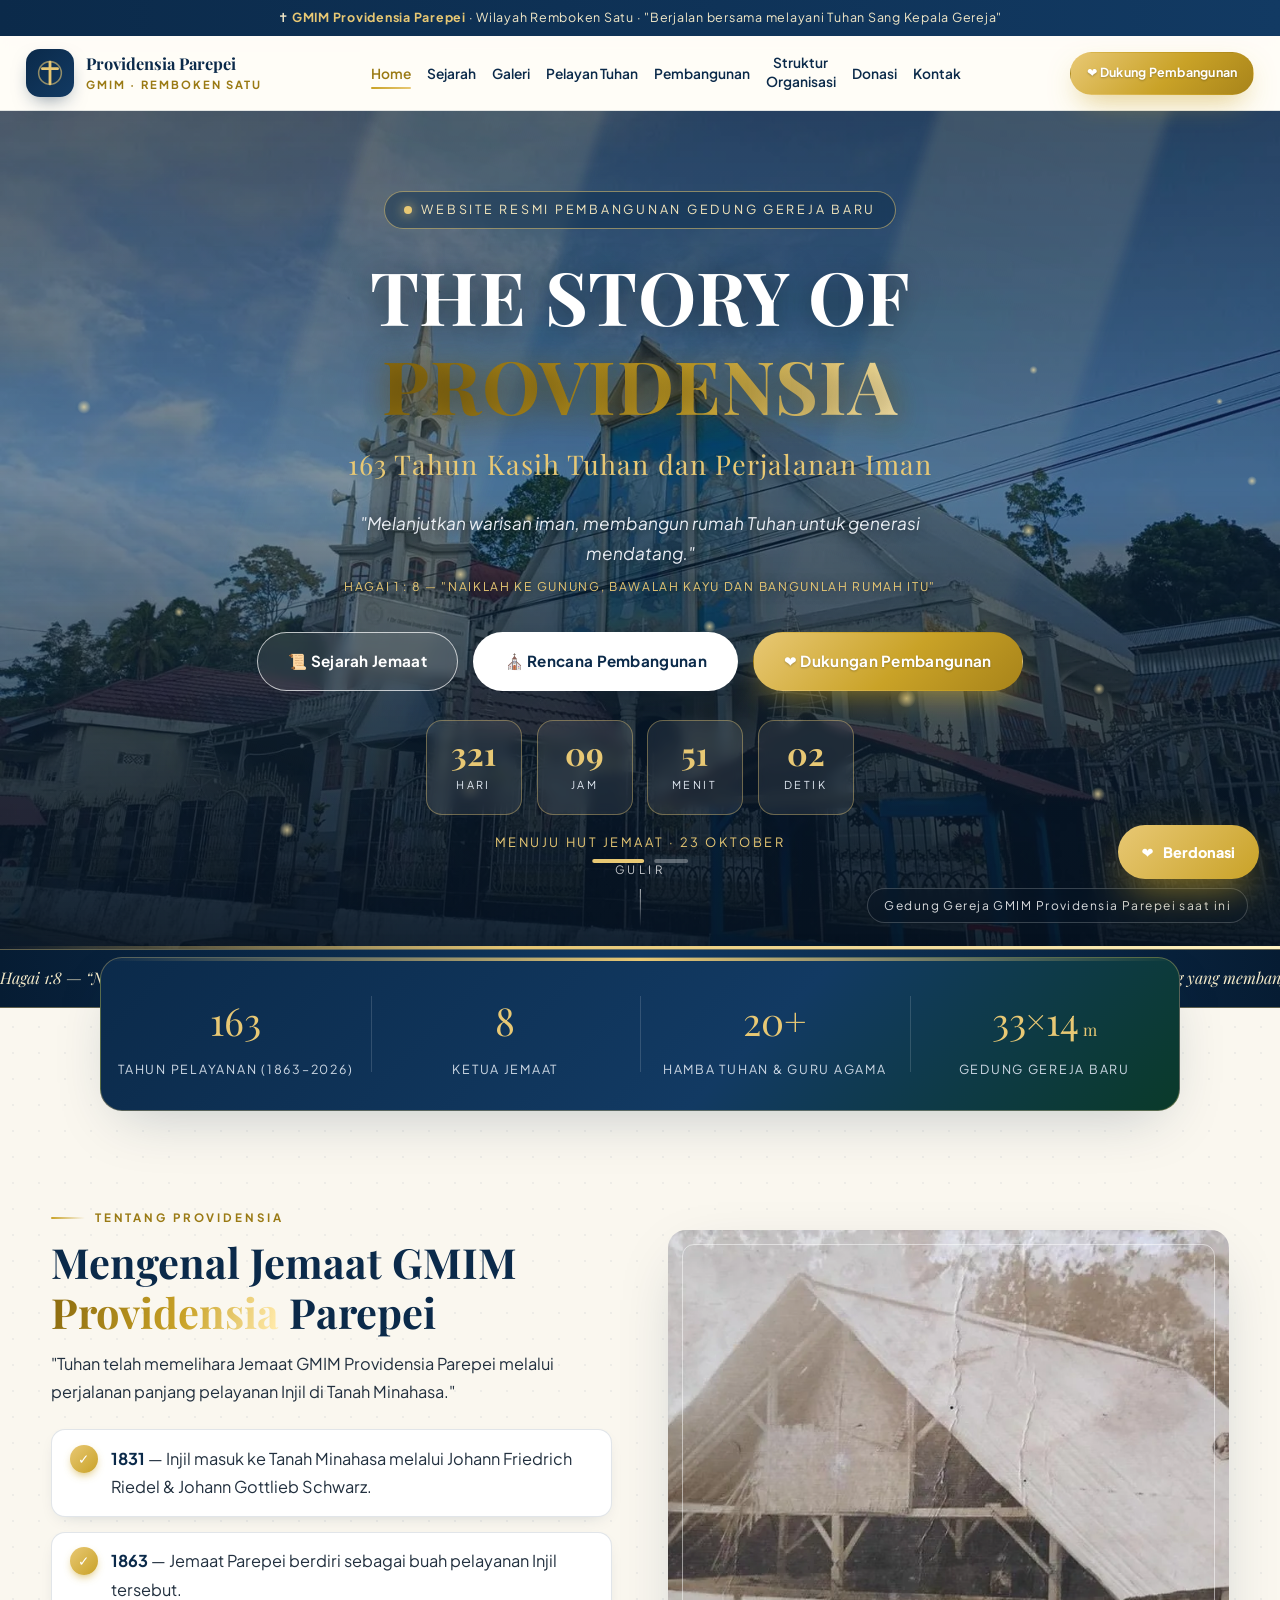
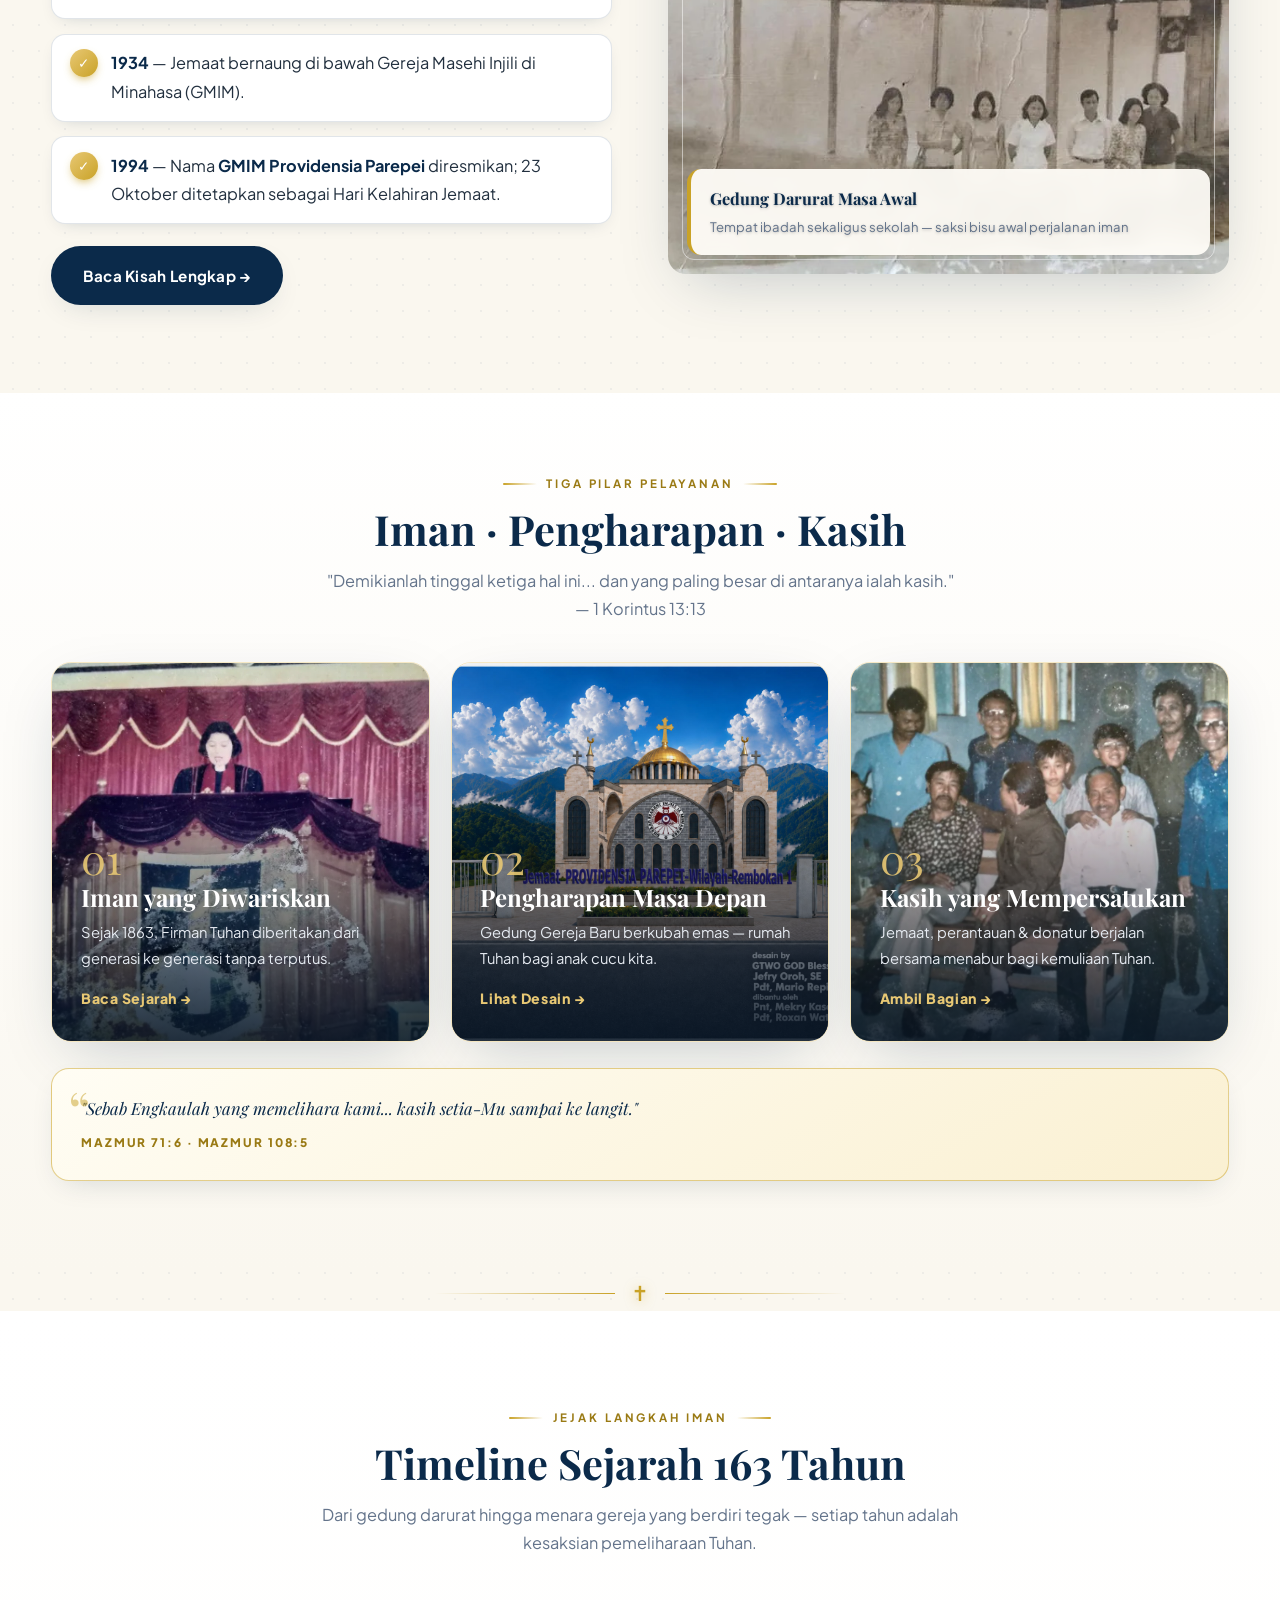
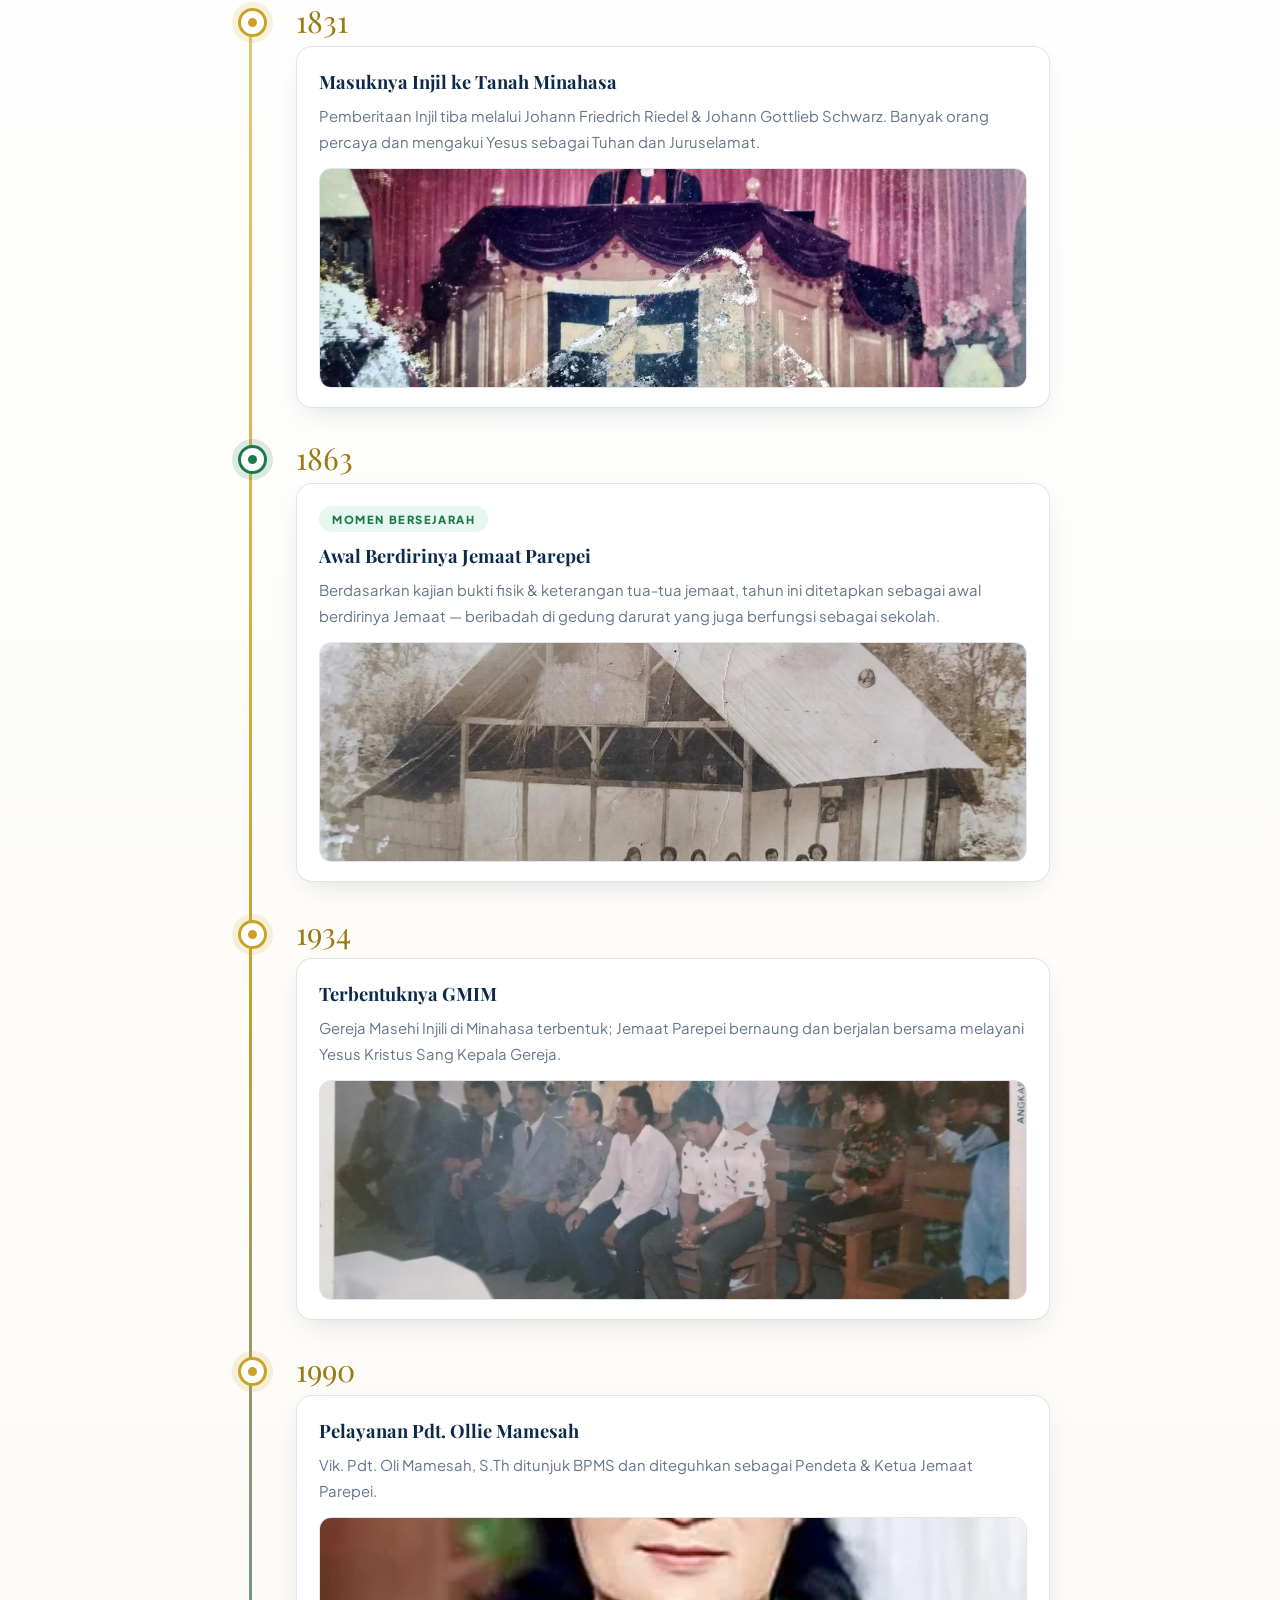
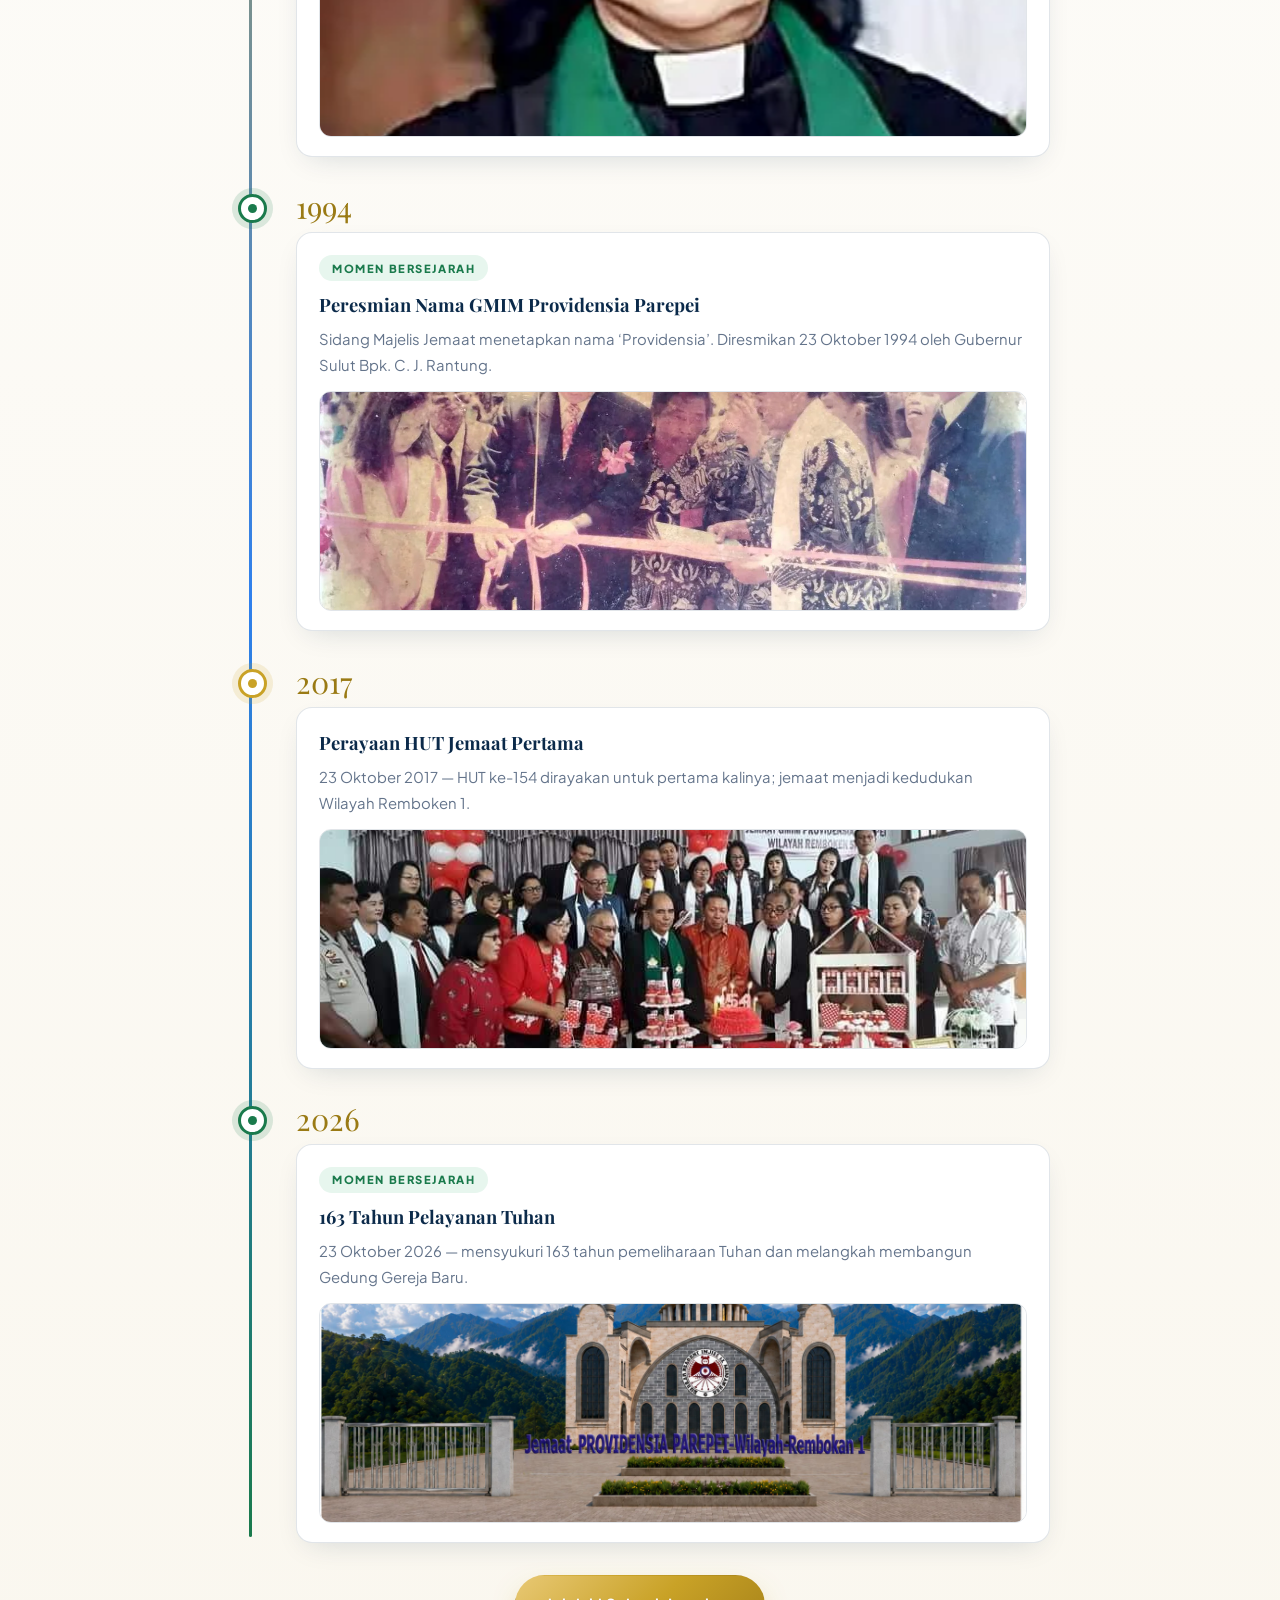
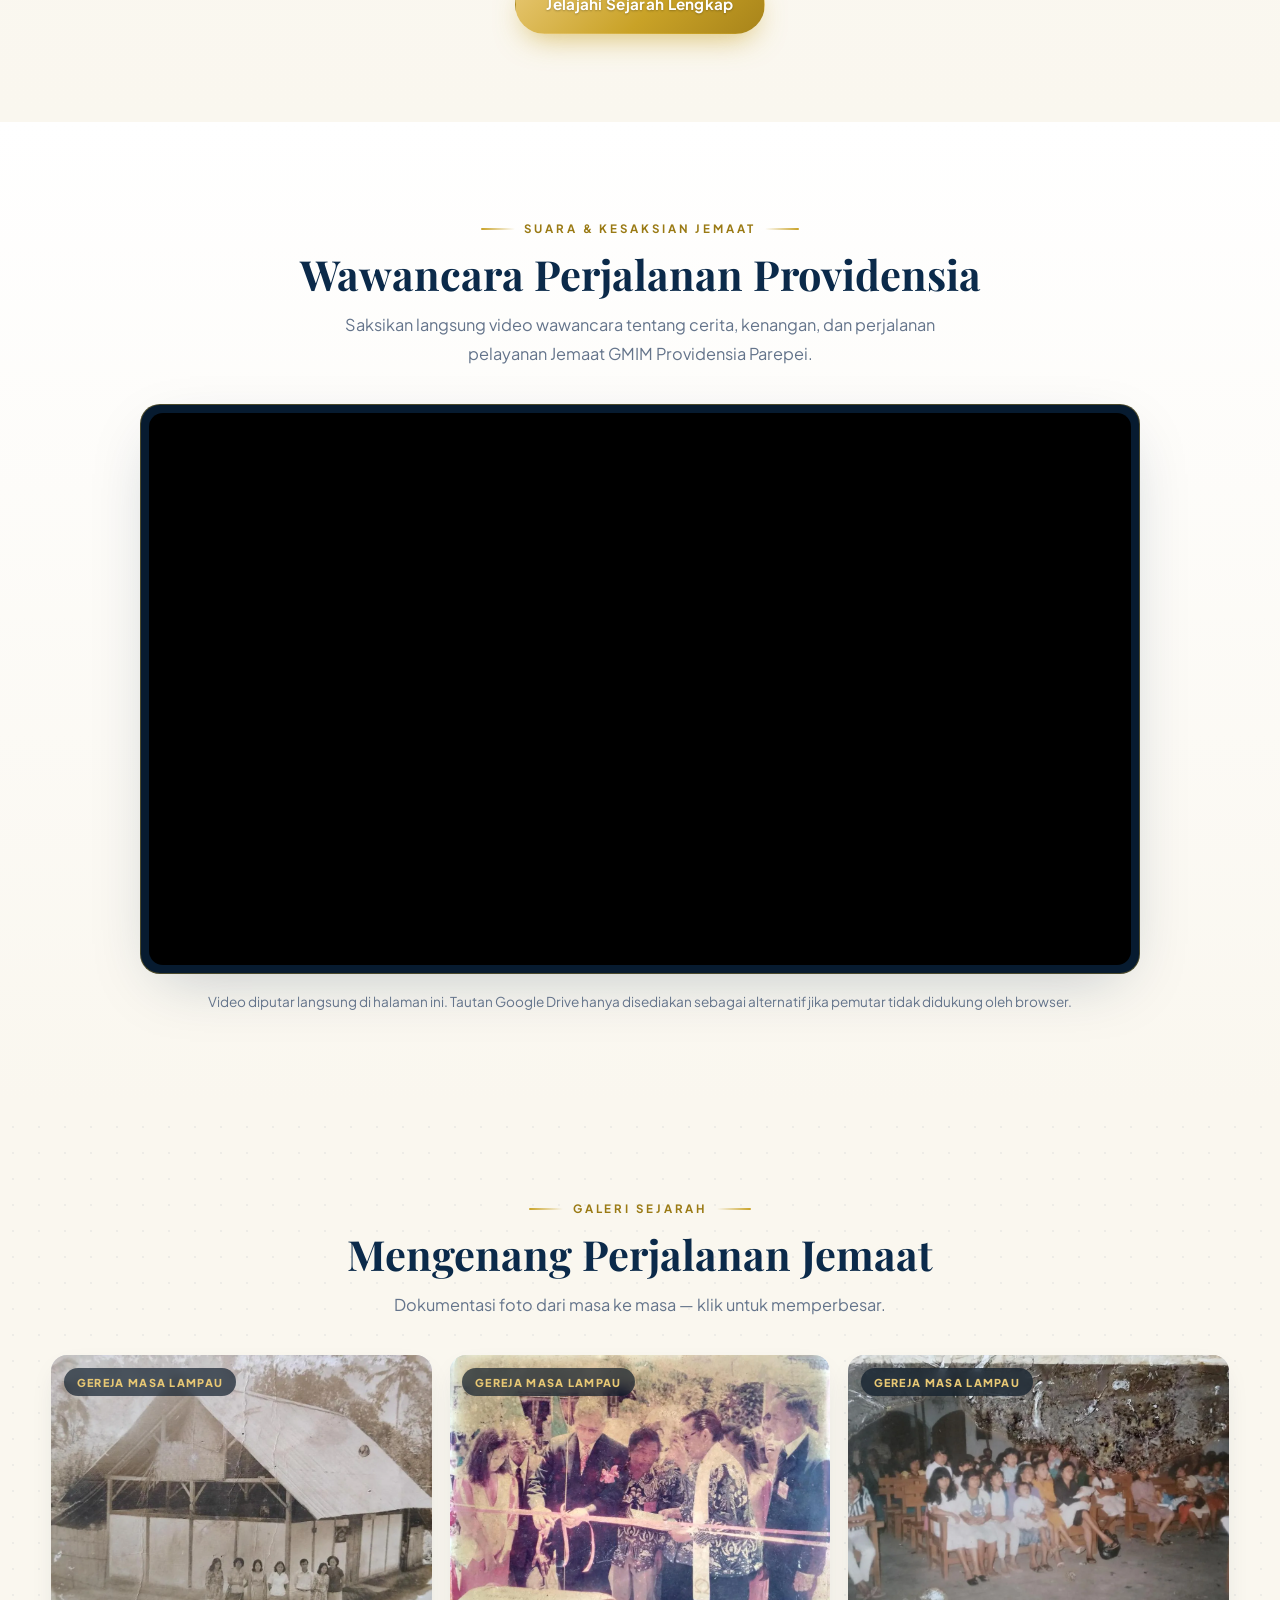
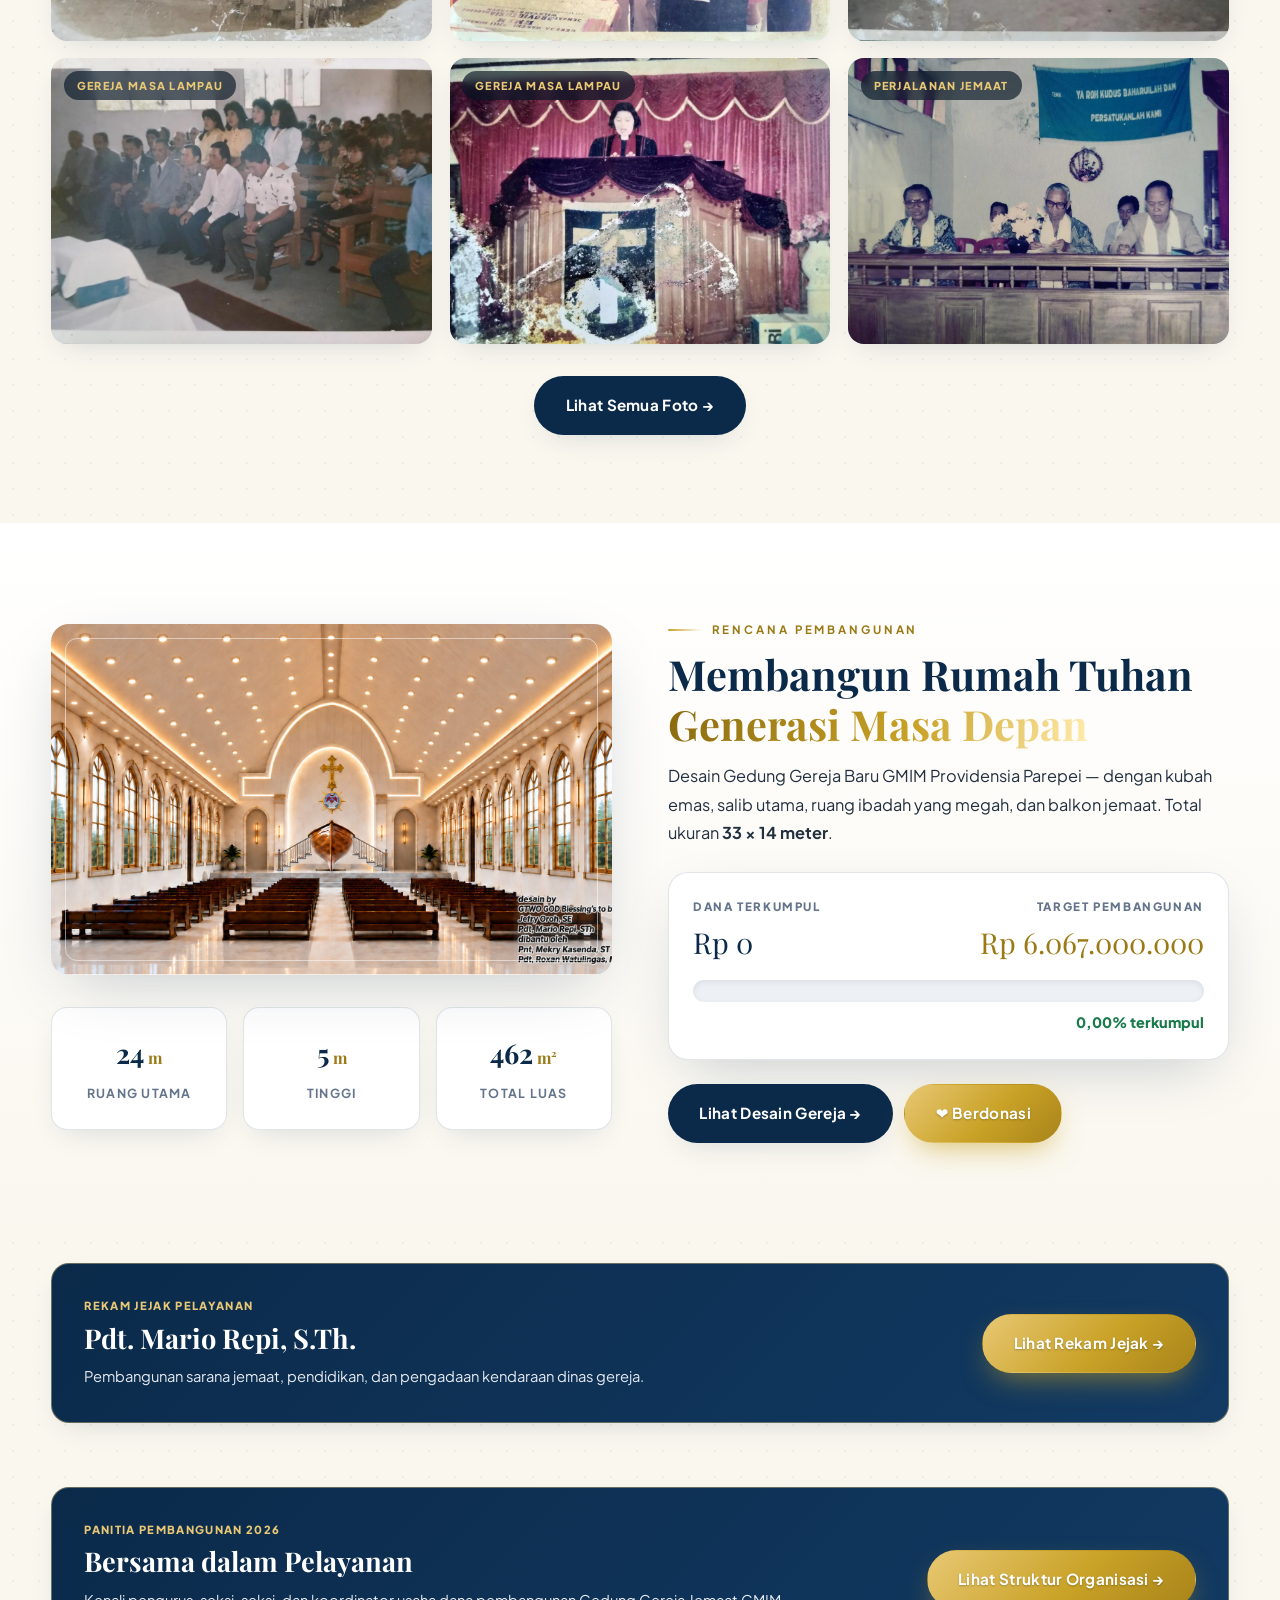
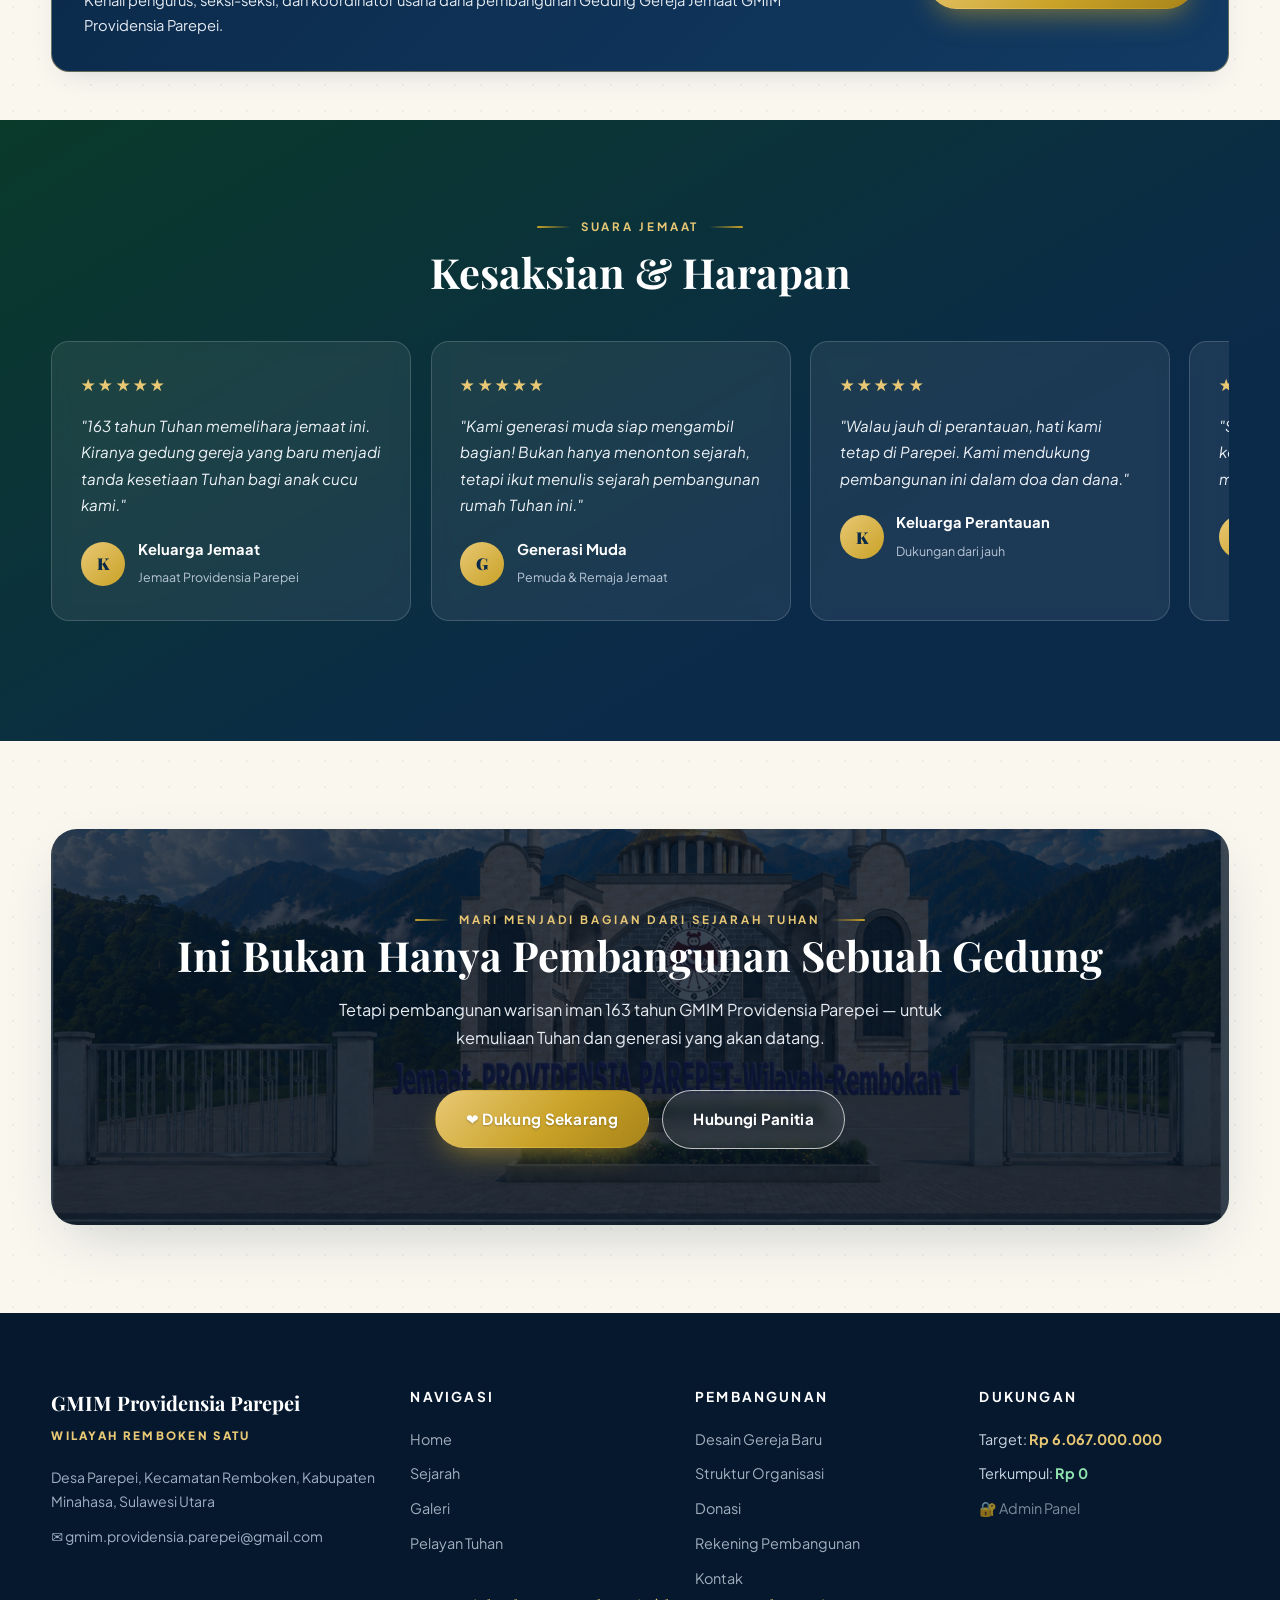
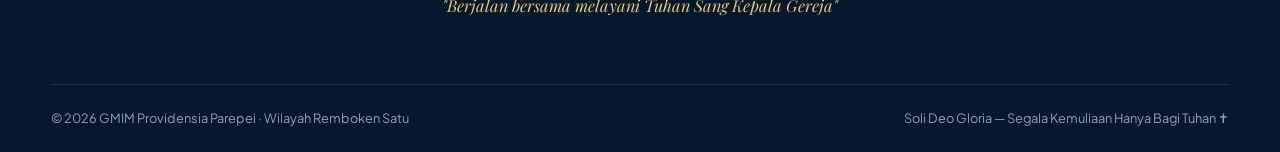
==== commit 18ad2f05: "Add WhatsApp donation confirmation for Providensia" ====
--- a/providensia/index.html
+++ b/providensia/index.html
@@ -2145,7 +2145,7 @@
     bank: "(Segera diumumkan)",
     rekening: "(Segera diumumkan)",
     atasNama: "Panitia Pembangunan Gereja",
-    kontakWA: "6280000000000",
+    kontakWA: "6285342348977",
     email: "gmim.providensia.parepei@gmail.com",
     alamat: "Desa Parepei, Kecamatan Remboken, Kabupaten Minahasa, Sulawesi Utara",
     adminPass: "providensia123",
@@ -2268,6 +2268,11 @@
     const db = JSON.parse(raw);
     if(!db || typeof db !== "object" || Array.isArray(db)) return fallback;
     db.settings = Object.assign({}, fallback.settings, db.settings && typeof db.settings === "object" && !Array.isArray(db.settings) ? db.settings : {});
+    // Migrasi nomor WhatsApp panitia lama ke nomor resmi terbaru.
+    if(!db.settings.kontakWA || db.settings.kontakWA.replace(/\\D/g,"") === "6280000000000"){
+      db.settings.kontakWA = fallback.settings.kontakWA;
+      safeStore.set(DB_KEY, JSON.stringify(db));
+    }
     ["gallery","servants","articles","testimonials","donations","finance","timeline"].forEach(function(key){
       if(!Array.isArray(db[key])) db[key] = fallback[key];
     });
@@ -2675,12 +2680,25 @@
       date: new Date().toLocaleDateString("id-ID",{day:"numeric",month:"long",year:"numeric"})
     });
     saveDB(db);
-    showAlert("ok","🙏 Terima kasih! Konfirmasi donasi Anda telah diterima dan menunggu verifikasi panitia. Tuhan memberkati!");
+    const wa = (db.settings.kontakWA || "6285342348977").replace(/\\D/g,"");
+    const waMessage = [
+      "Shalom Panitia Pembangunan GMIM Providensia Parepei,",
+      "",
+      "Saya ingin mengonfirmasi persembahan untuk pembangunan gedung gereja.",
+      "Nama: " + (anon ? "Hamba Tuhan (anonim)" : name),
+      "Nominal: " + rupiah(amount),
+      msg ? "Pesan/Doa: " + msg : "",
+      "",
+      "Data konfirmasi telah saya isi melalui website. Saya akan mengirimkan bukti transfer melalui chat ini.",
+      "Tuhan memberkati."
+    ].filter(Boolean).join("\\n");
+    window.open("https://wa.me/" + wa + "?text=" + encodeURIComponent(waMessage), "_blank");
+    showAlert("ok","🙏 Data konfirmasi tersimpan. WhatsApp panitia dibuka untuk mengirim rincian donasi. Silakan lampirkan bukti transfer di chat WhatsApp.");
     form.reset();
     if(preview){ preview.style.display="none"; preview.src=""; }
     proofData = "";
     form.querySelectorAll(".chip").forEach(x=>x.classList.remove("on"));
-    setTimeout(()=>location.reload(), 2200);
+    setTimeout(()=>location.reload(), 3500);
   });
 })();
 
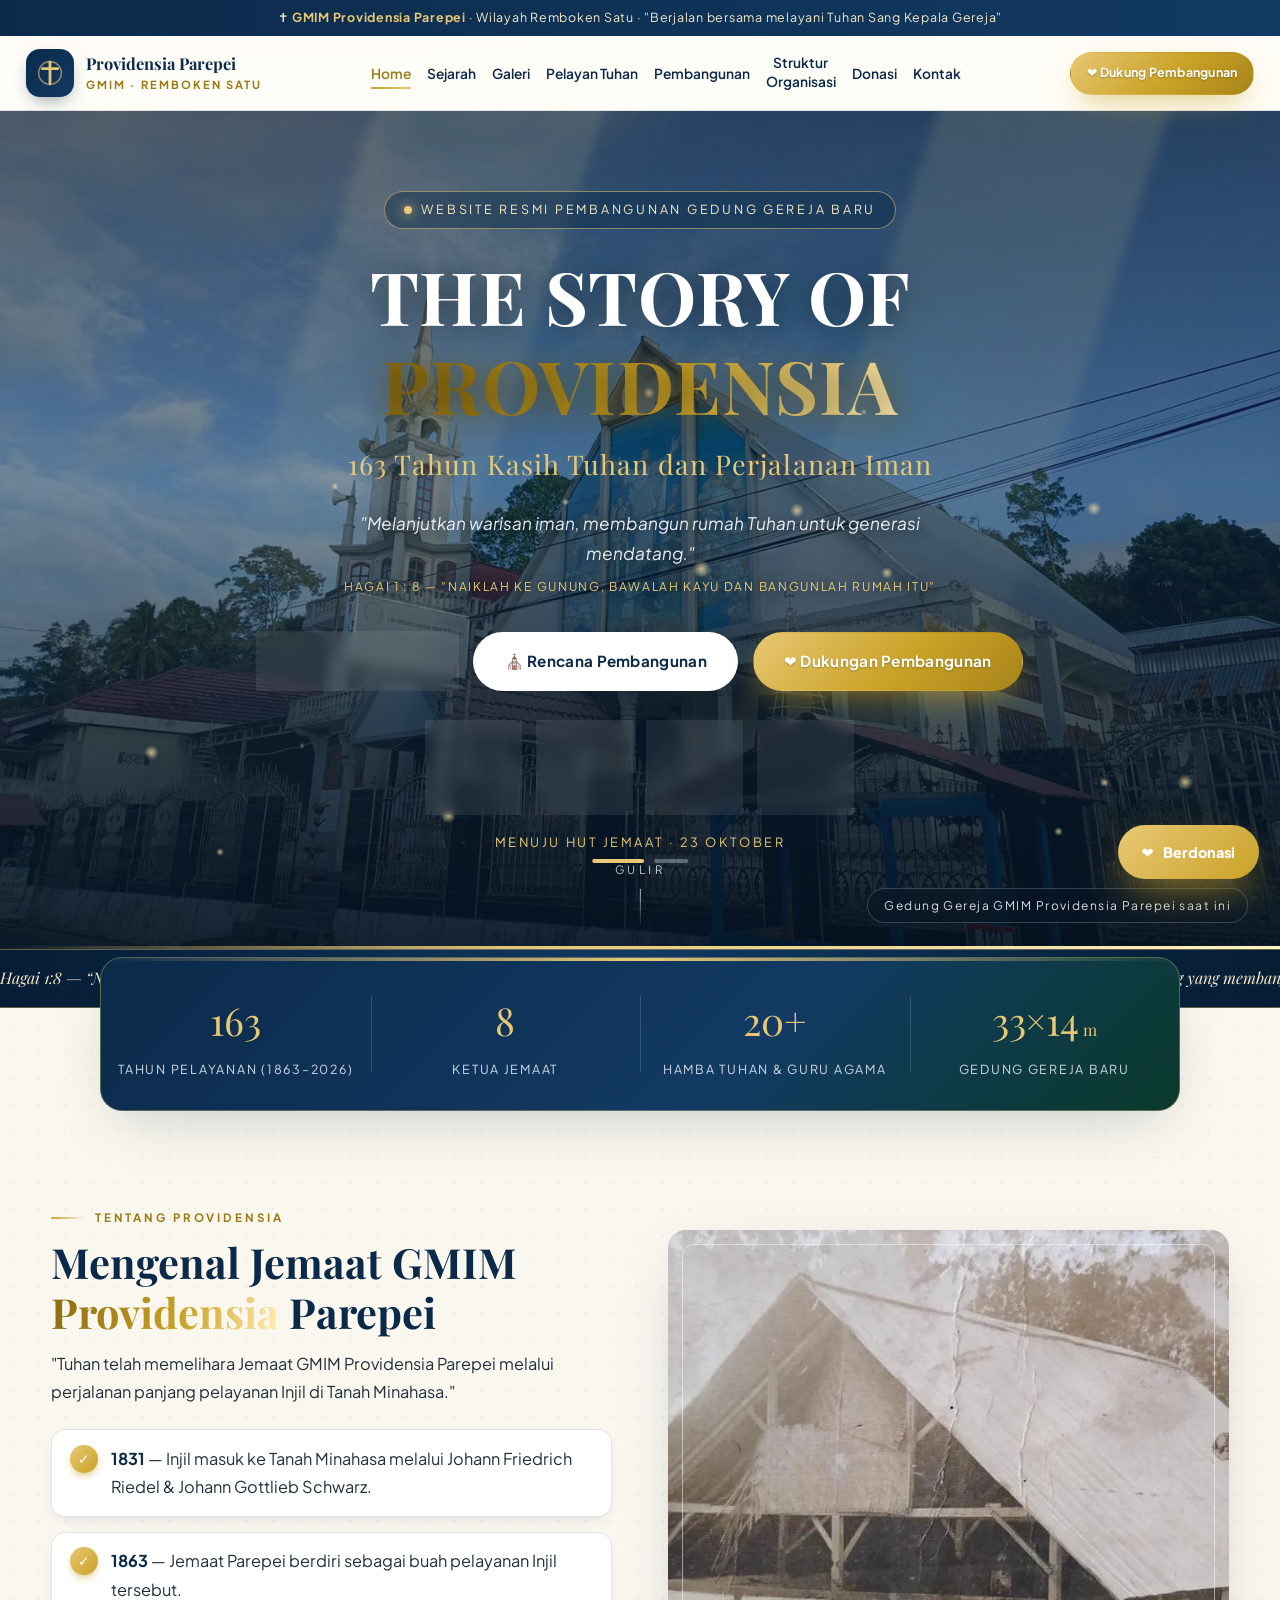
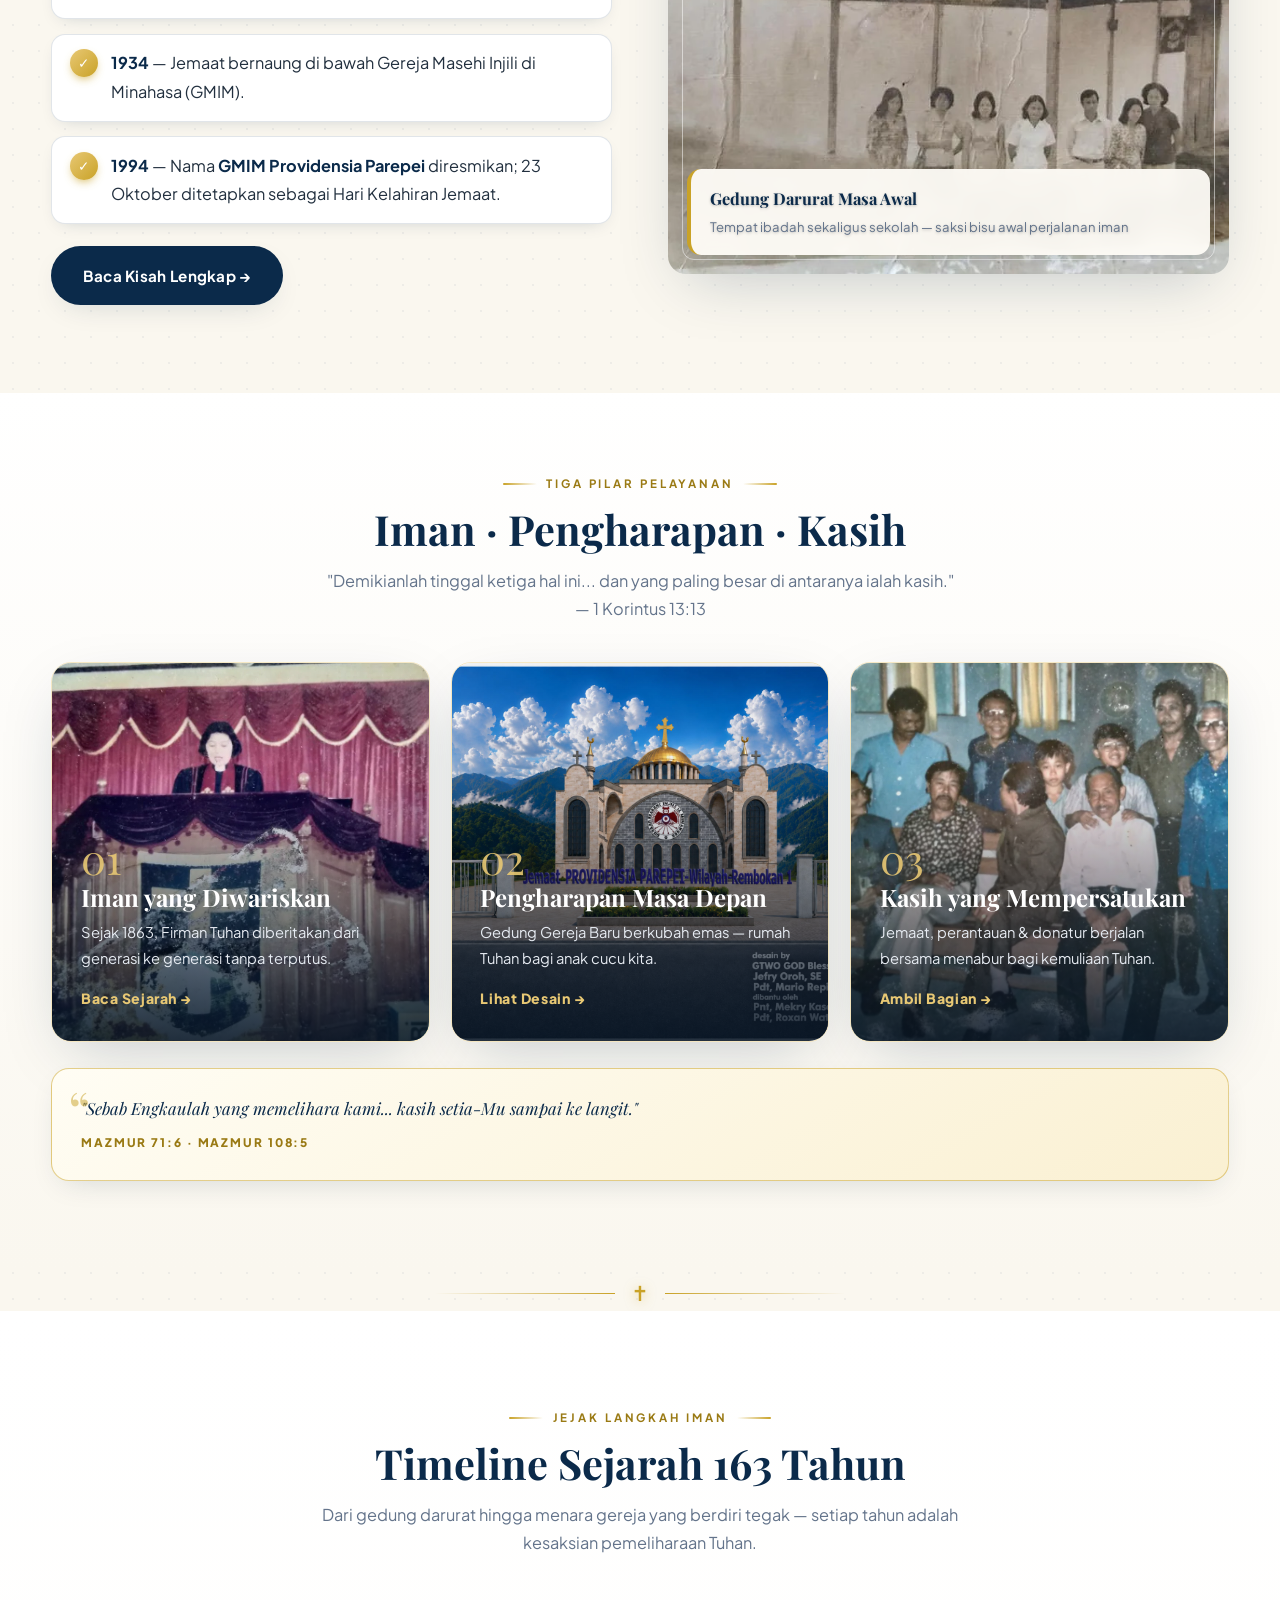
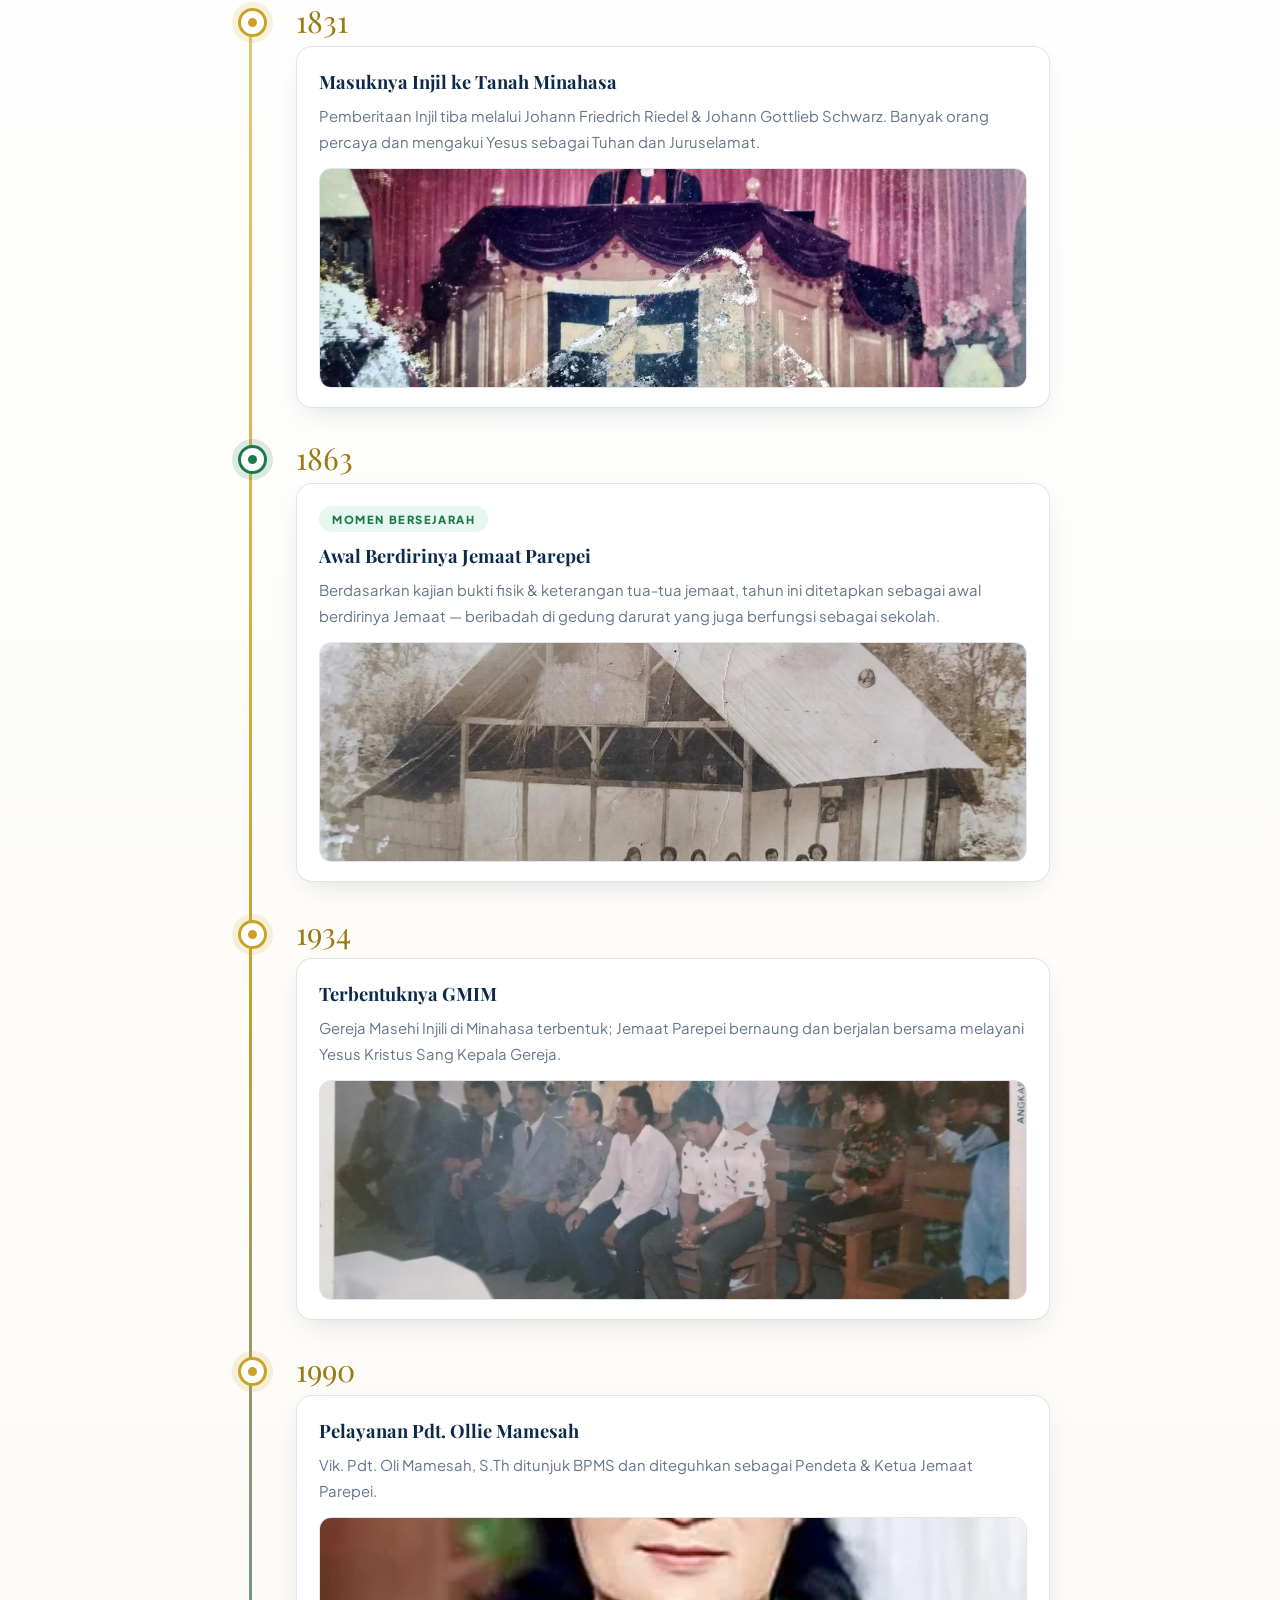
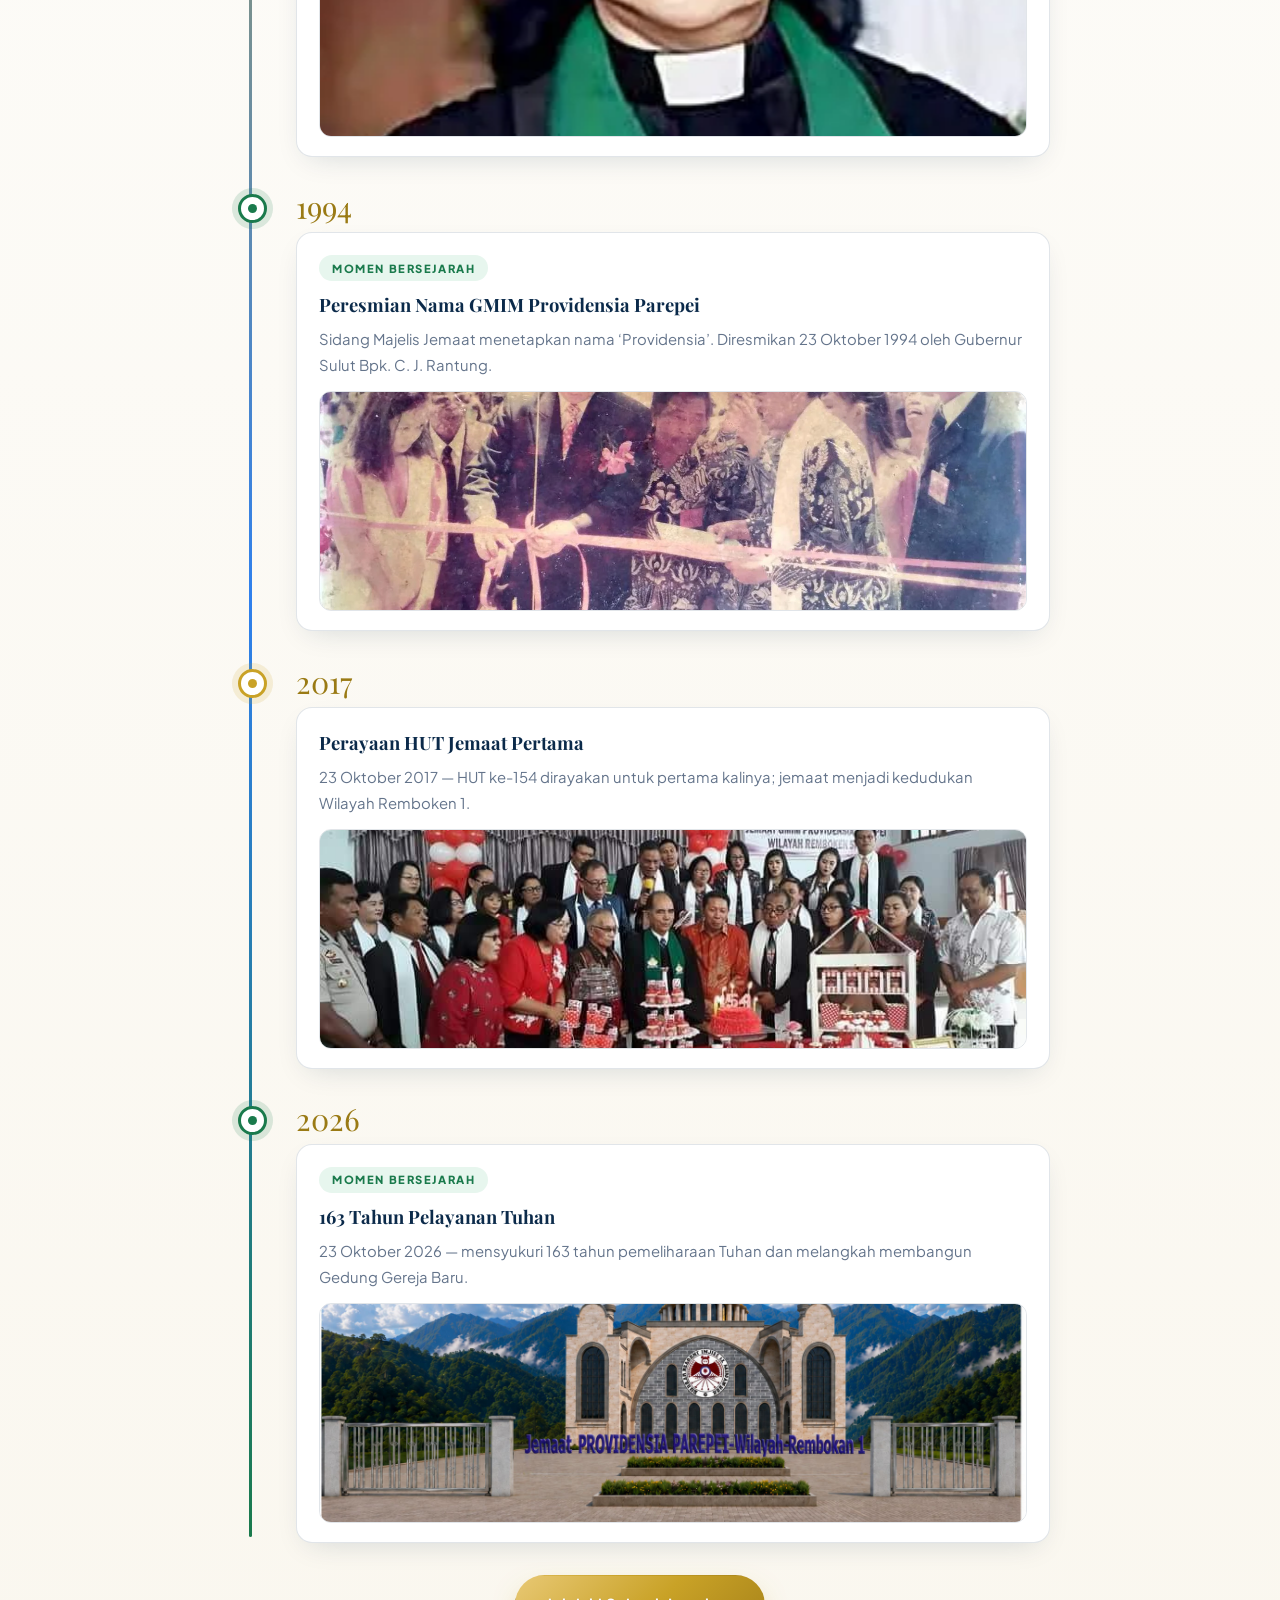
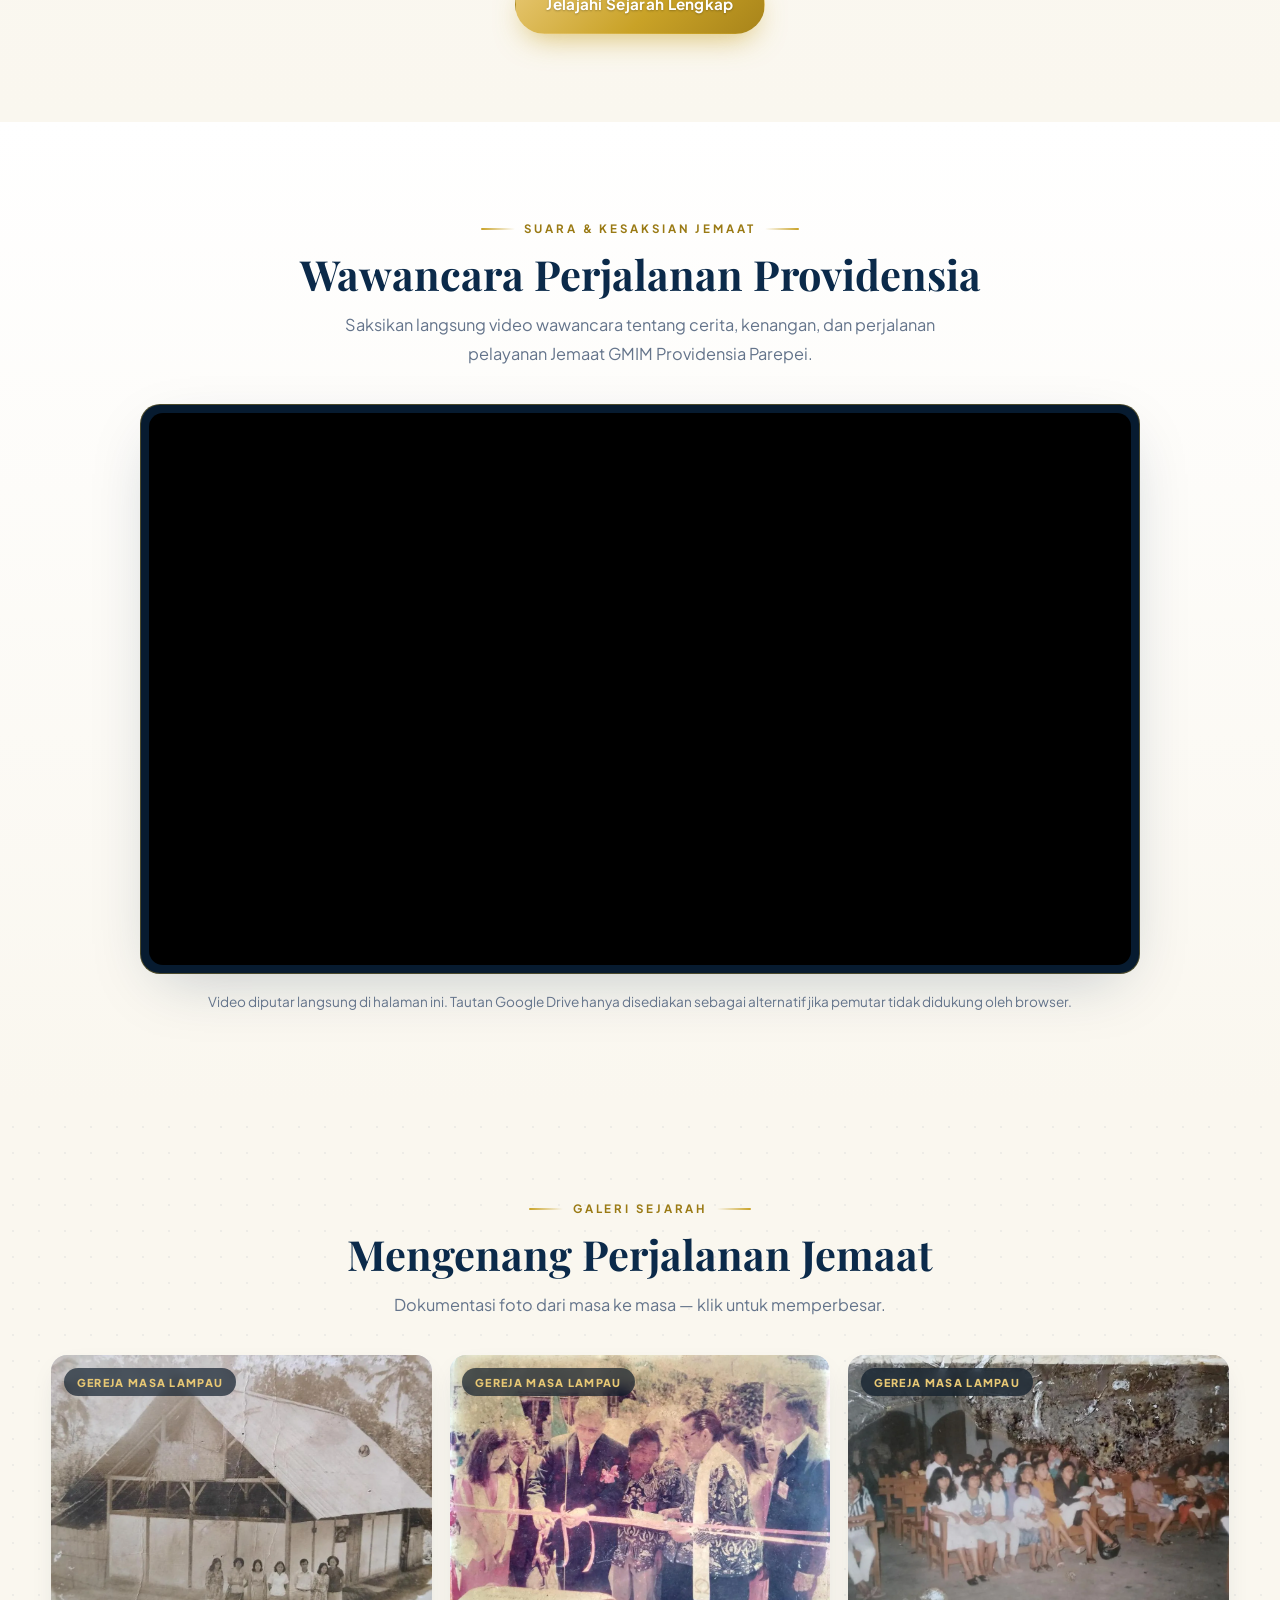
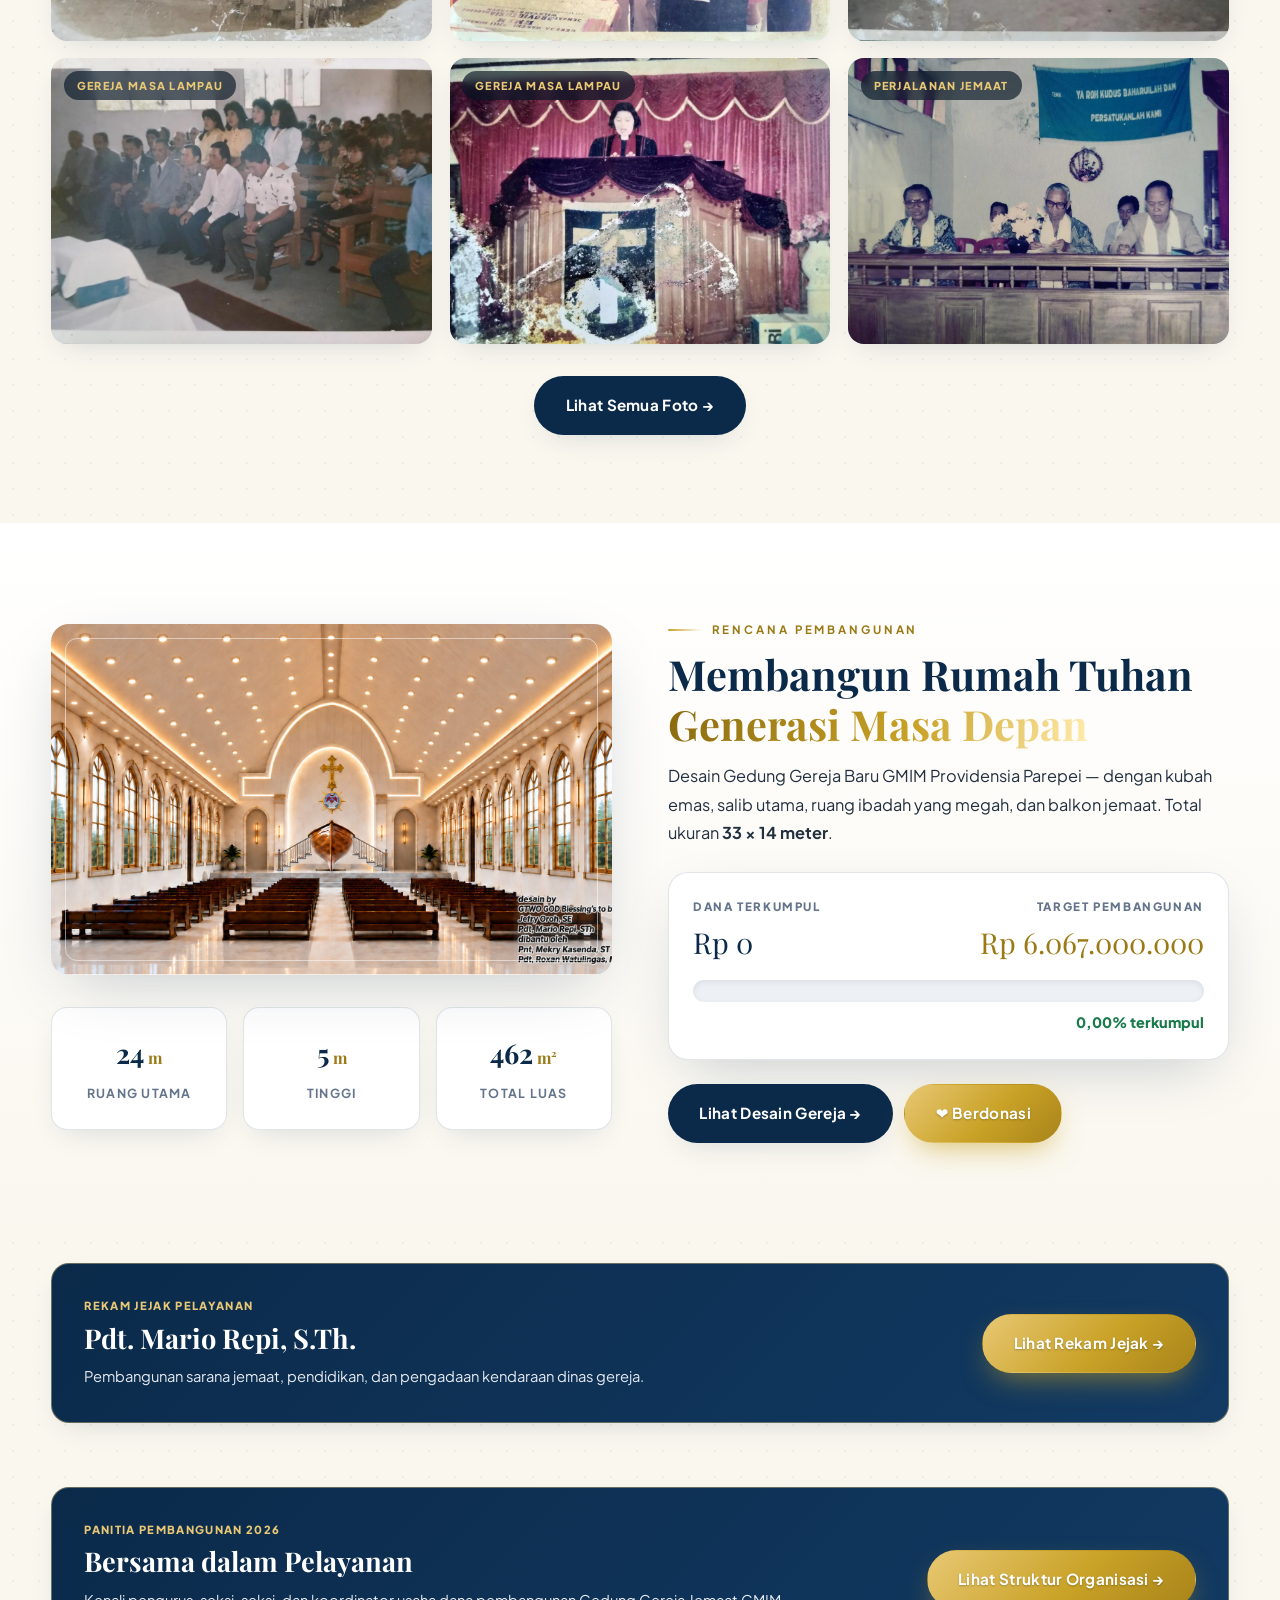
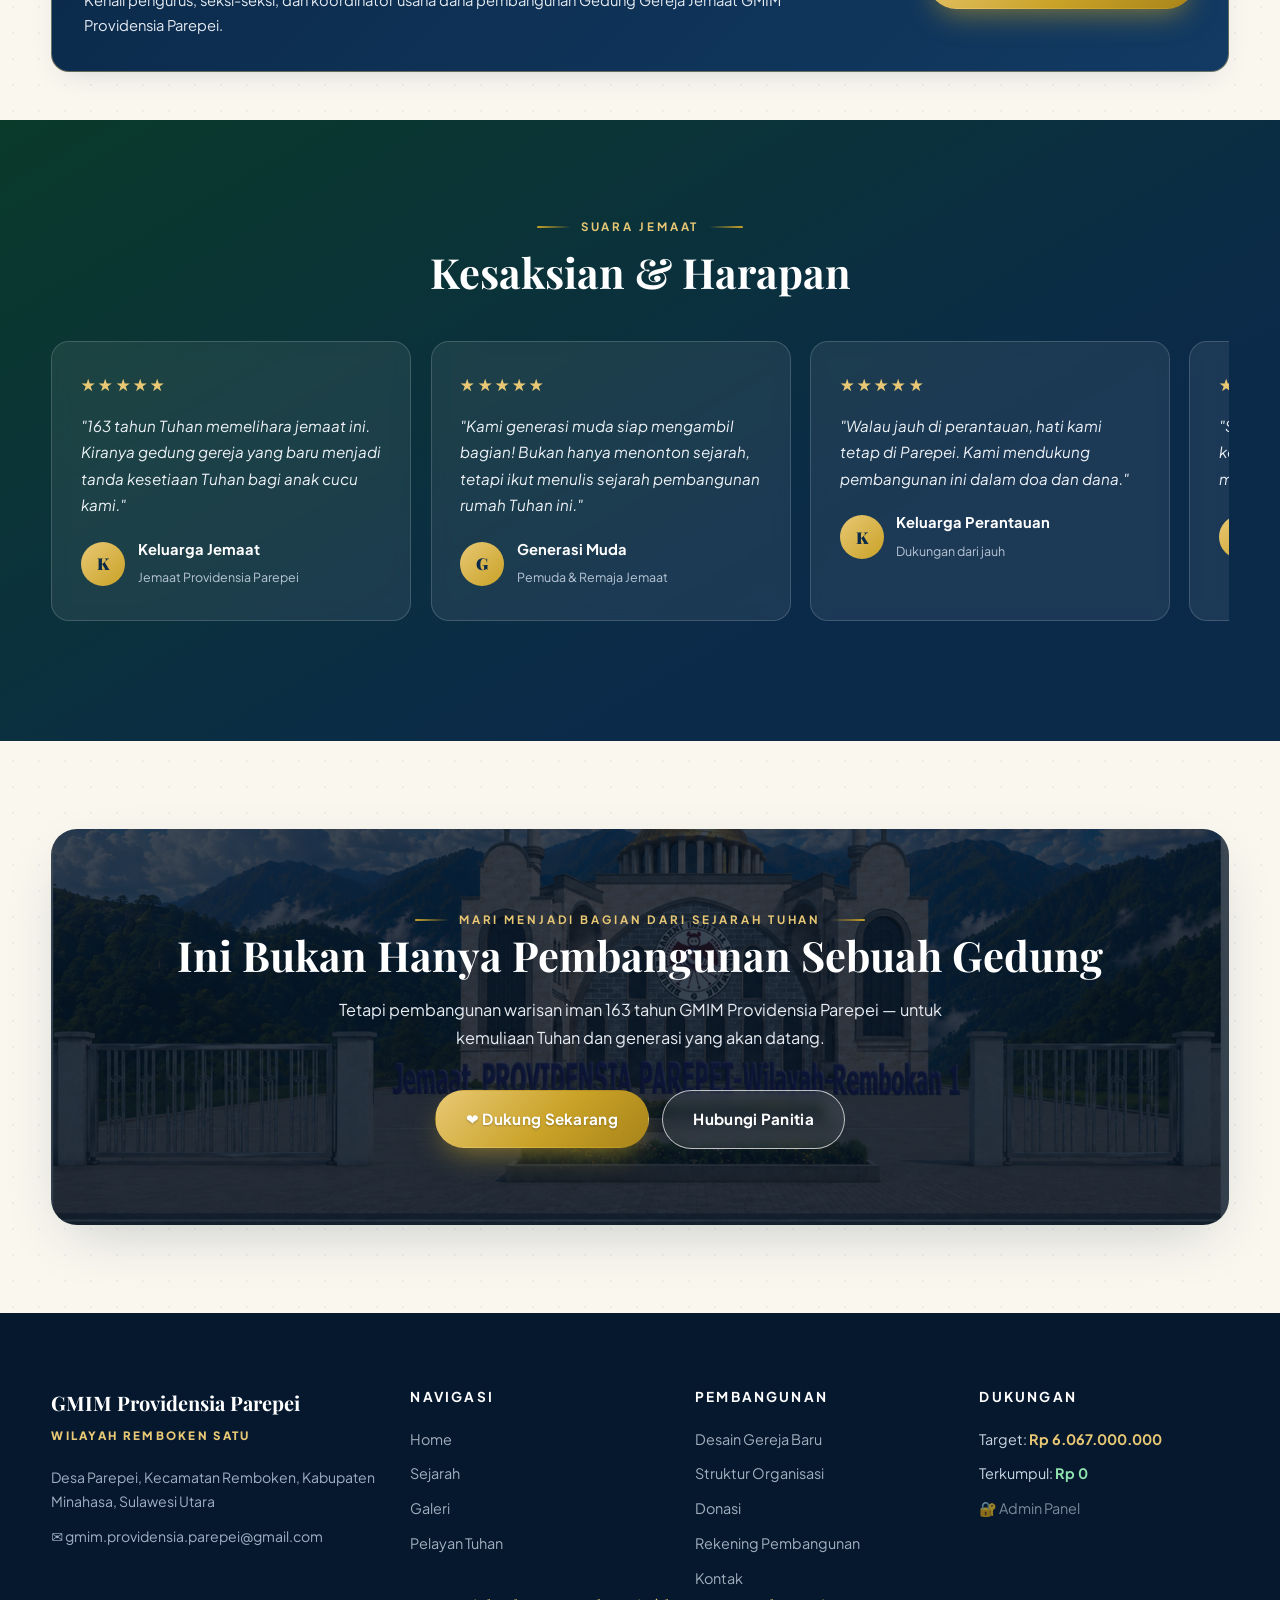
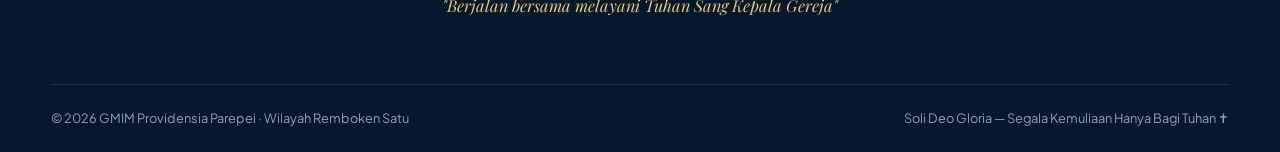
==== commit ee531f02: "Fix WhatsApp number normalization and message formatting" ====
--- a/providensia/index.html
+++ b/providensia/index.html
@@ -2269,7 +2269,7 @@
     if(!db || typeof db !== "object" || Array.isArray(db)) return fallback;
     db.settings = Object.assign({}, fallback.settings, db.settings && typeof db.settings === "object" && !Array.isArray(db.settings) ? db.settings : {});
     // Migrasi nomor WhatsApp panitia lama ke nomor resmi terbaru.
-    if(!db.settings.kontakWA || db.settings.kontakWA.replace(/\\D/g,"") === "6280000000000"){
+    if(!db.settings.kontakWA || db.settings.kontakWA.replace(/\D/g,"") === "6280000000000"){
       db.settings.kontakWA = fallback.settings.kontakWA;
       safeStore.set(DB_KEY, JSON.stringify(db));
     }
@@ -2680,7 +2680,7 @@
       date: new Date().toLocaleDateString("id-ID",{day:"numeric",month:"long",year:"numeric"})
     });
     saveDB(db);
-    const wa = (db.settings.kontakWA || "6285342348977").replace(/\\D/g,"");
+    const wa = (db.settings.kontakWA || "6285342348977").replace(/\D/g,"");
     const waMessage = [
       "Shalom Panitia Pembangunan GMIM Providensia Parepei,",
       "",
@@ -2691,7 +2691,7 @@
       "",
       "Data konfirmasi telah saya isi melalui website. Saya akan mengirimkan bukti transfer melalui chat ini.",
       "Tuhan memberkati."
-    ].filter(Boolean).join("\\n");
+    ].filter(Boolean).join("\n");
     window.open("https://wa.me/" + wa + "?text=" + encodeURIComponent(waMessage), "_blank");
     showAlert("ok","🙏 Data konfirmasi tersimpan. WhatsApp panitia dibuka untuk mengirim rincian donasi. Silakan lampirkan bukti transfer di chat WhatsApp.");
     form.reset();
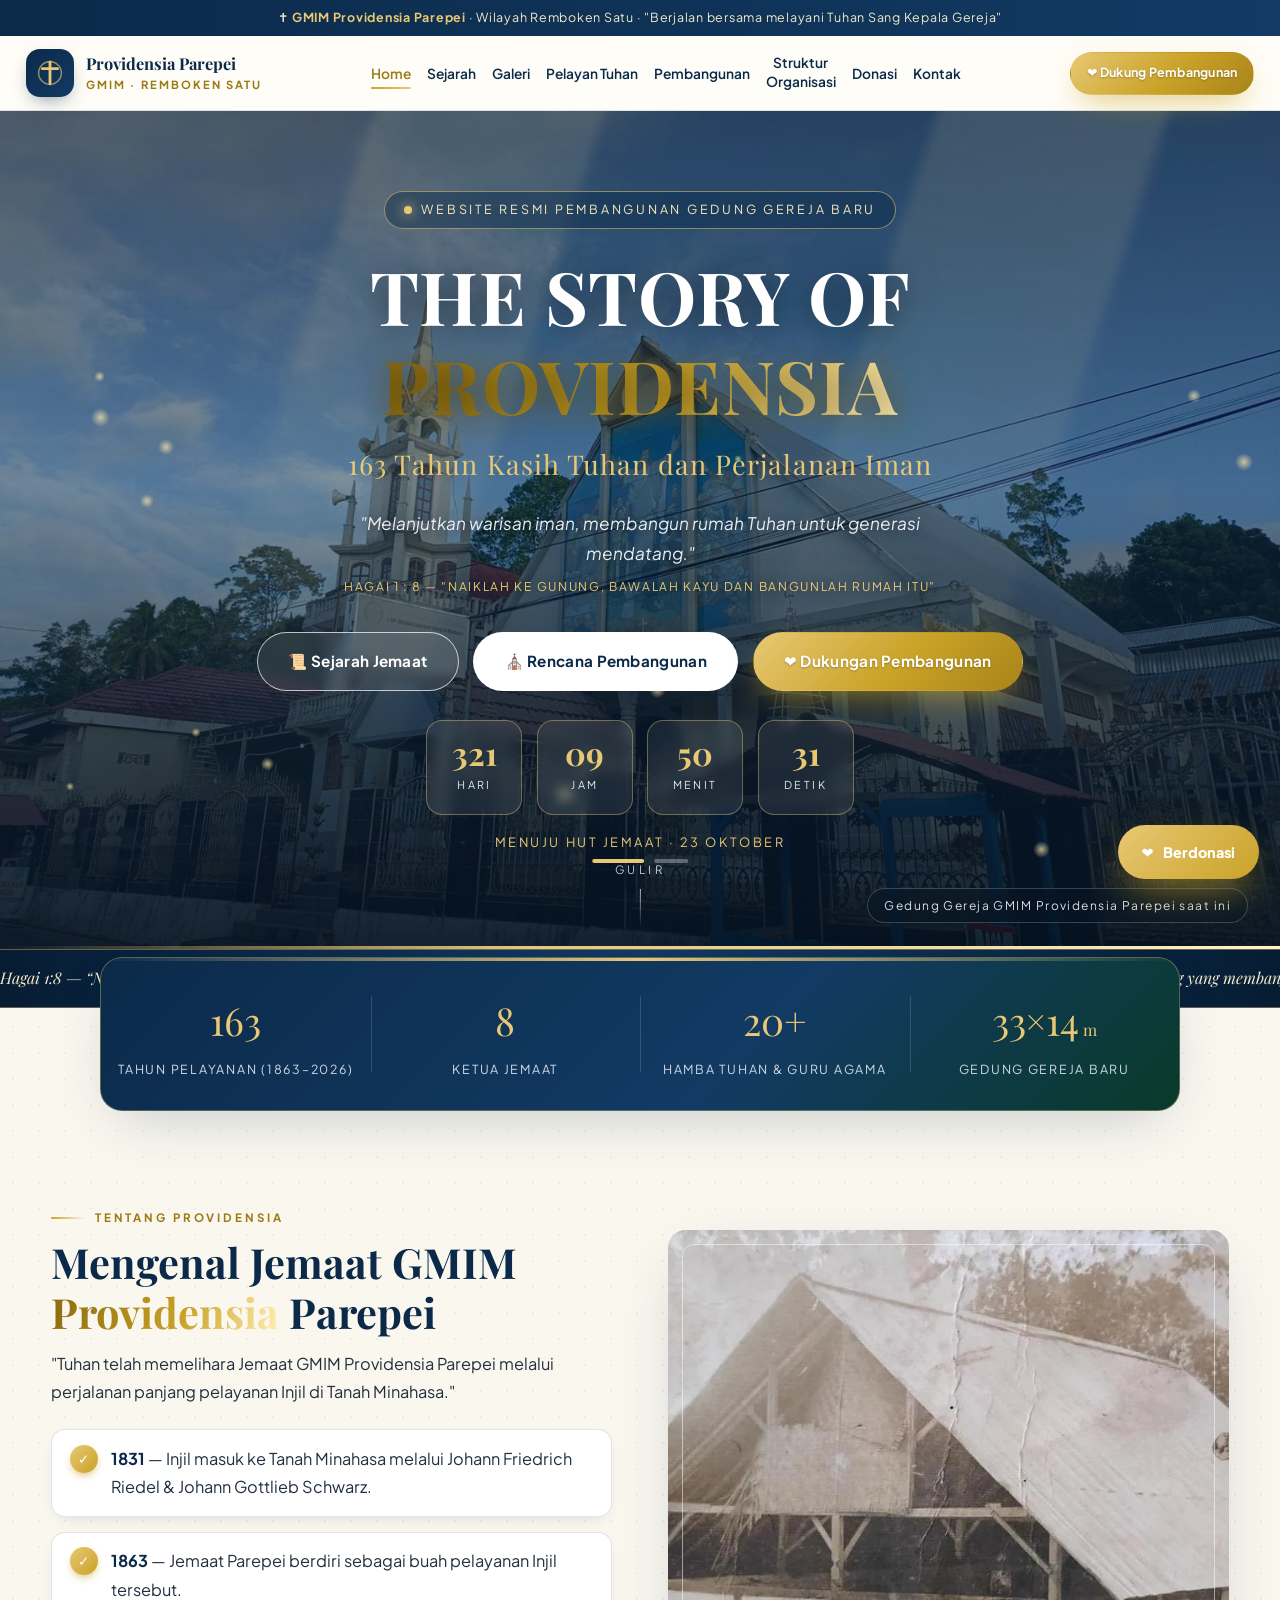
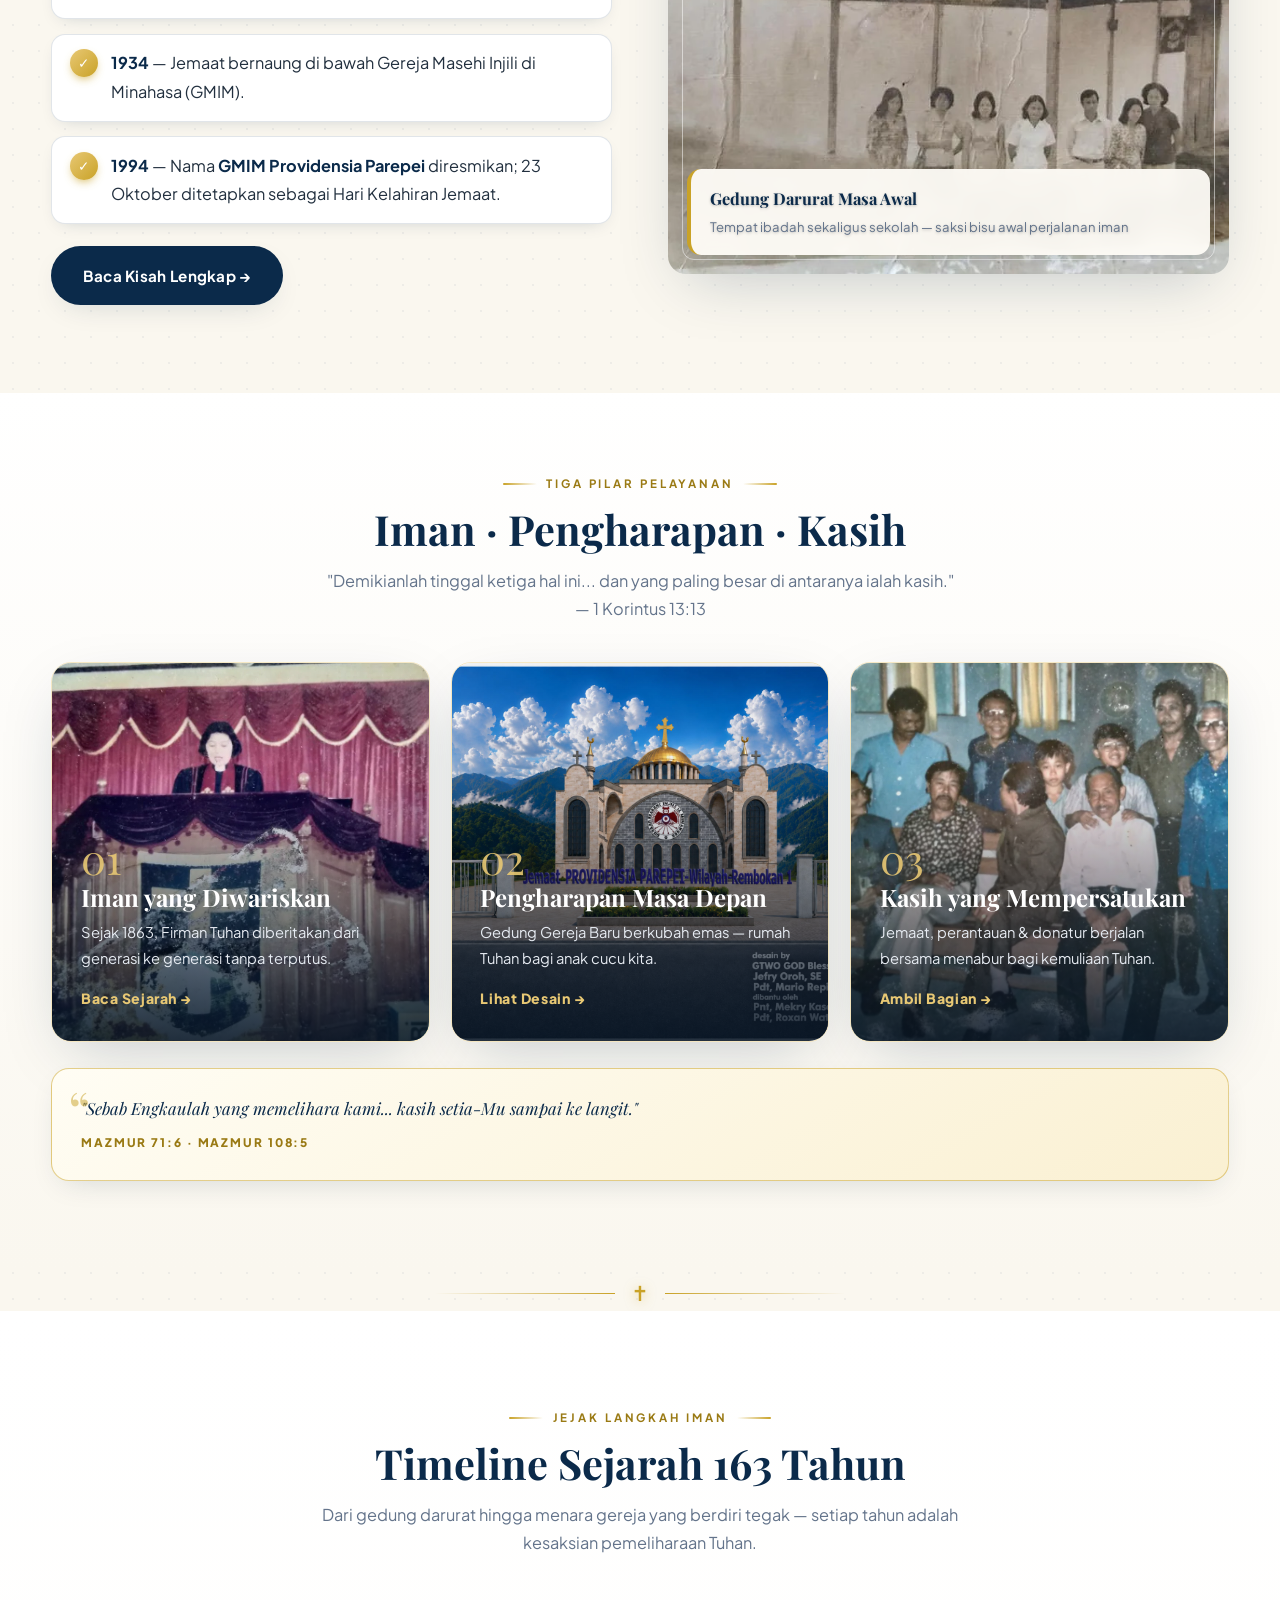
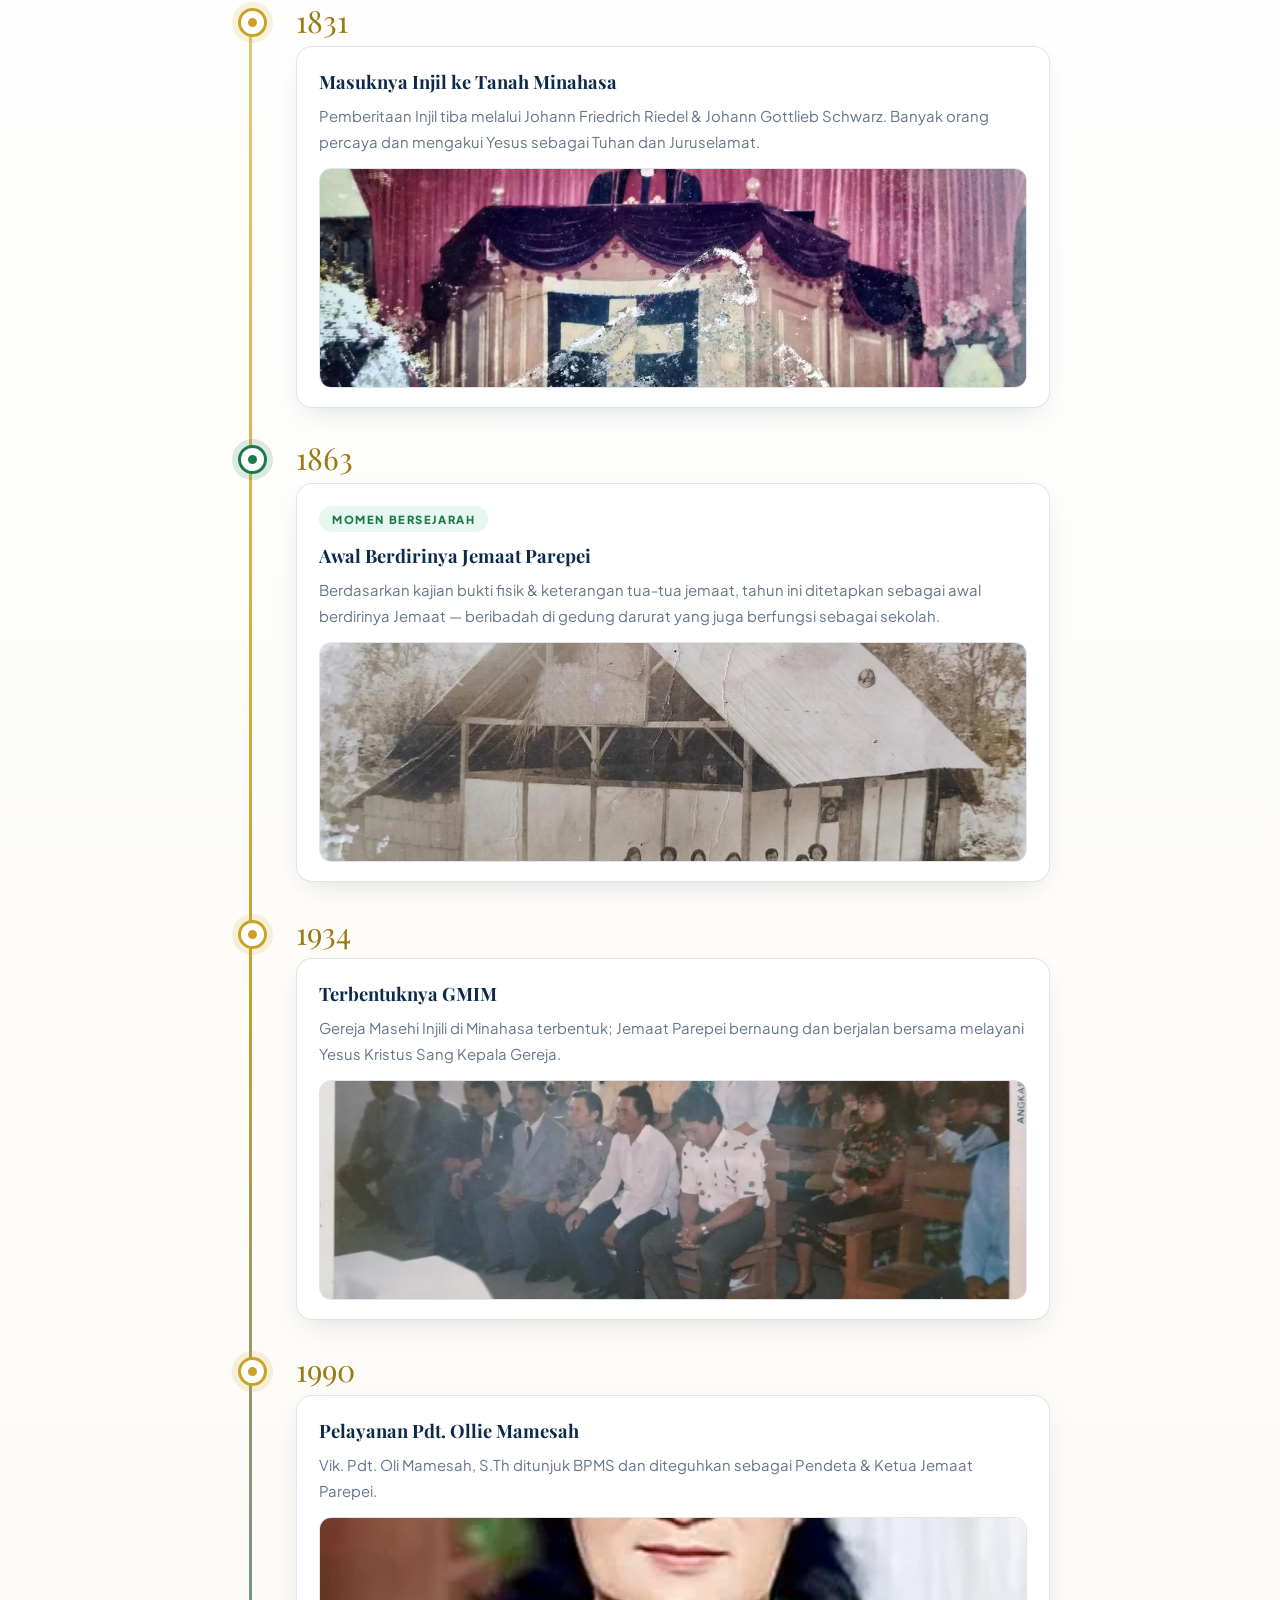
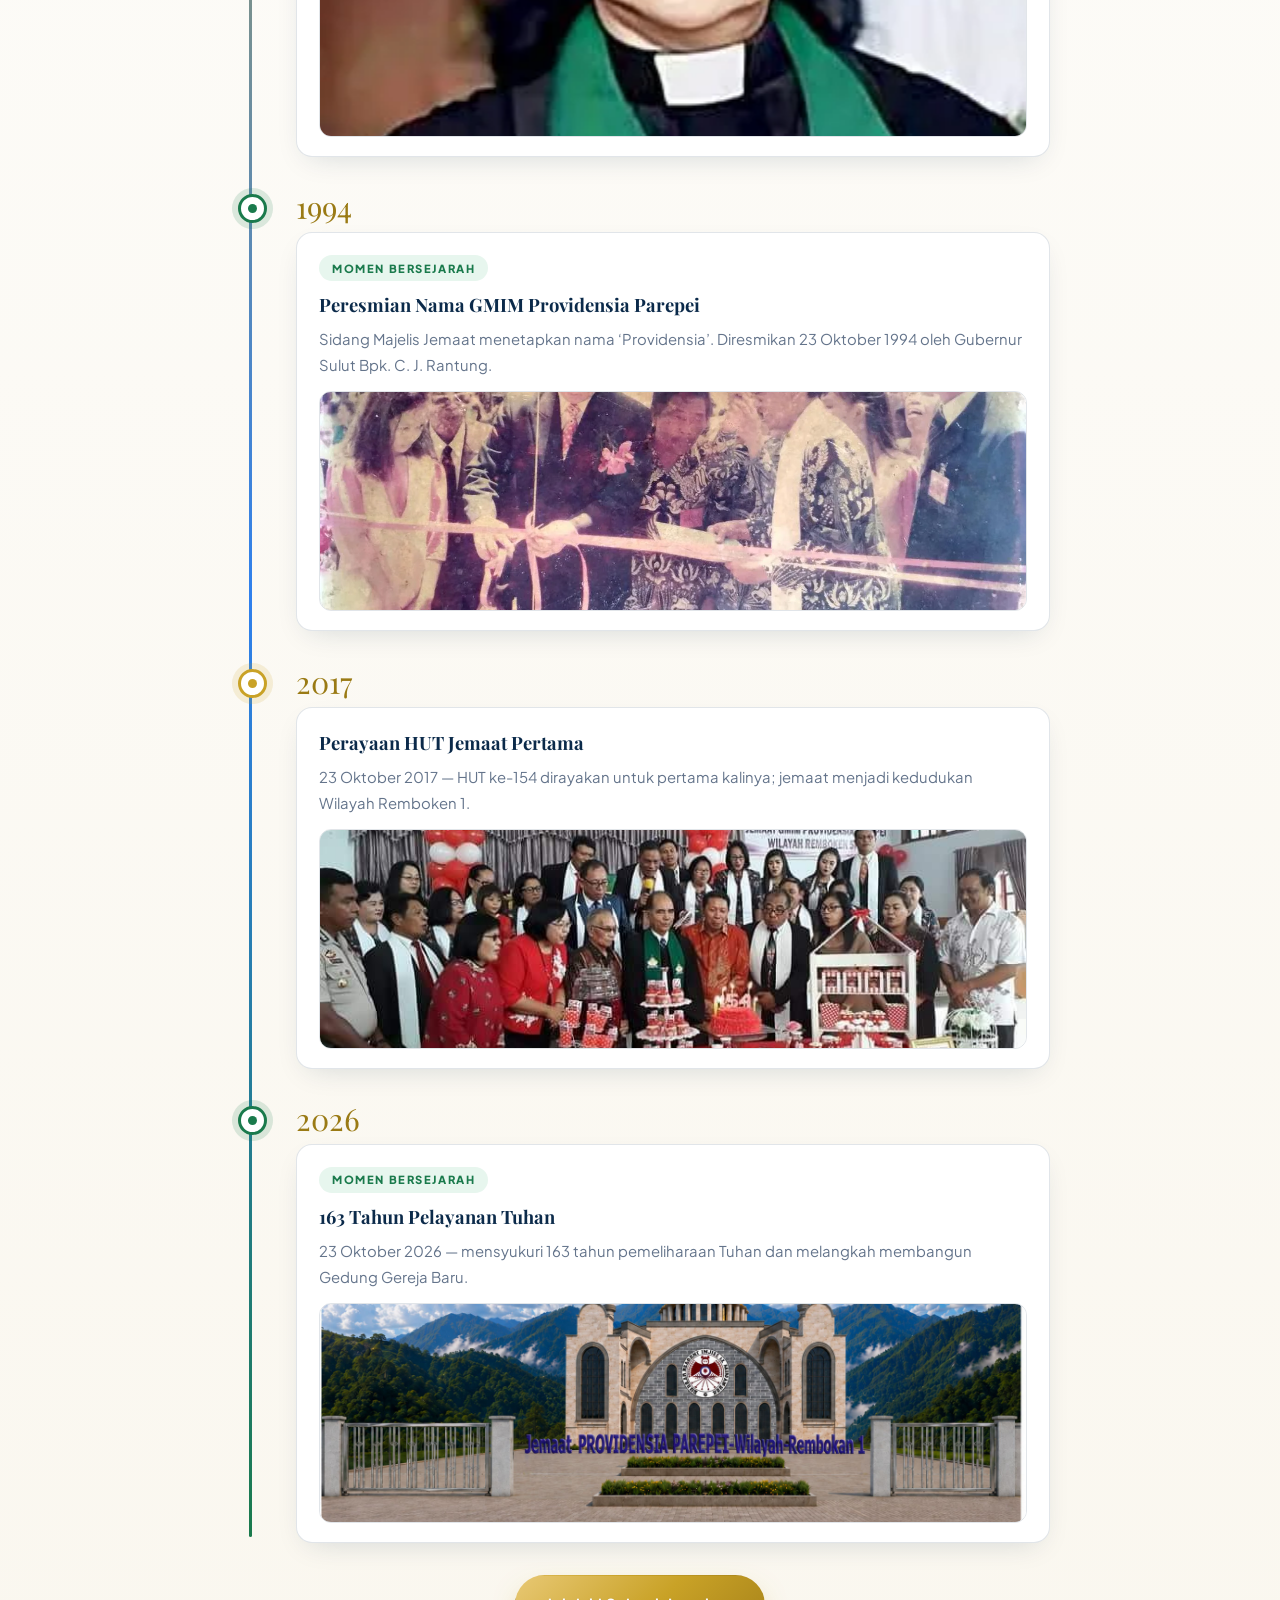
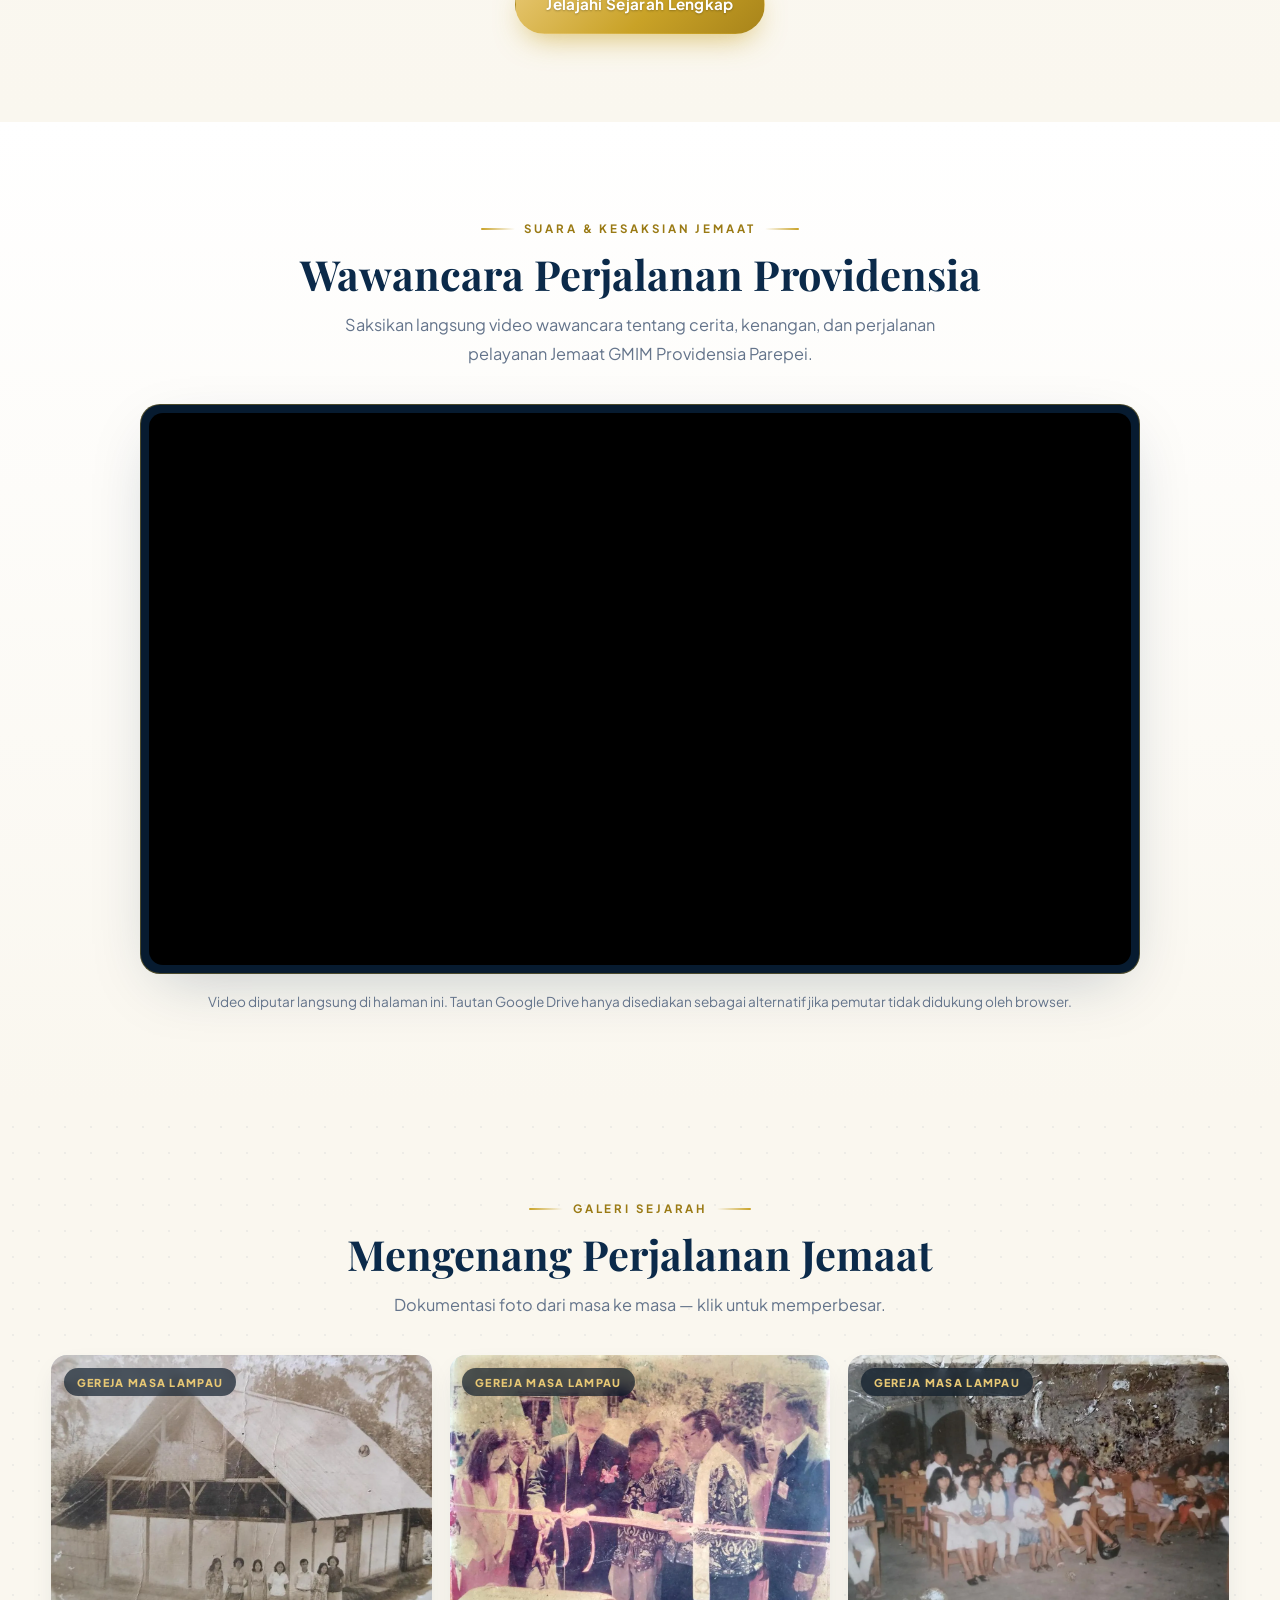
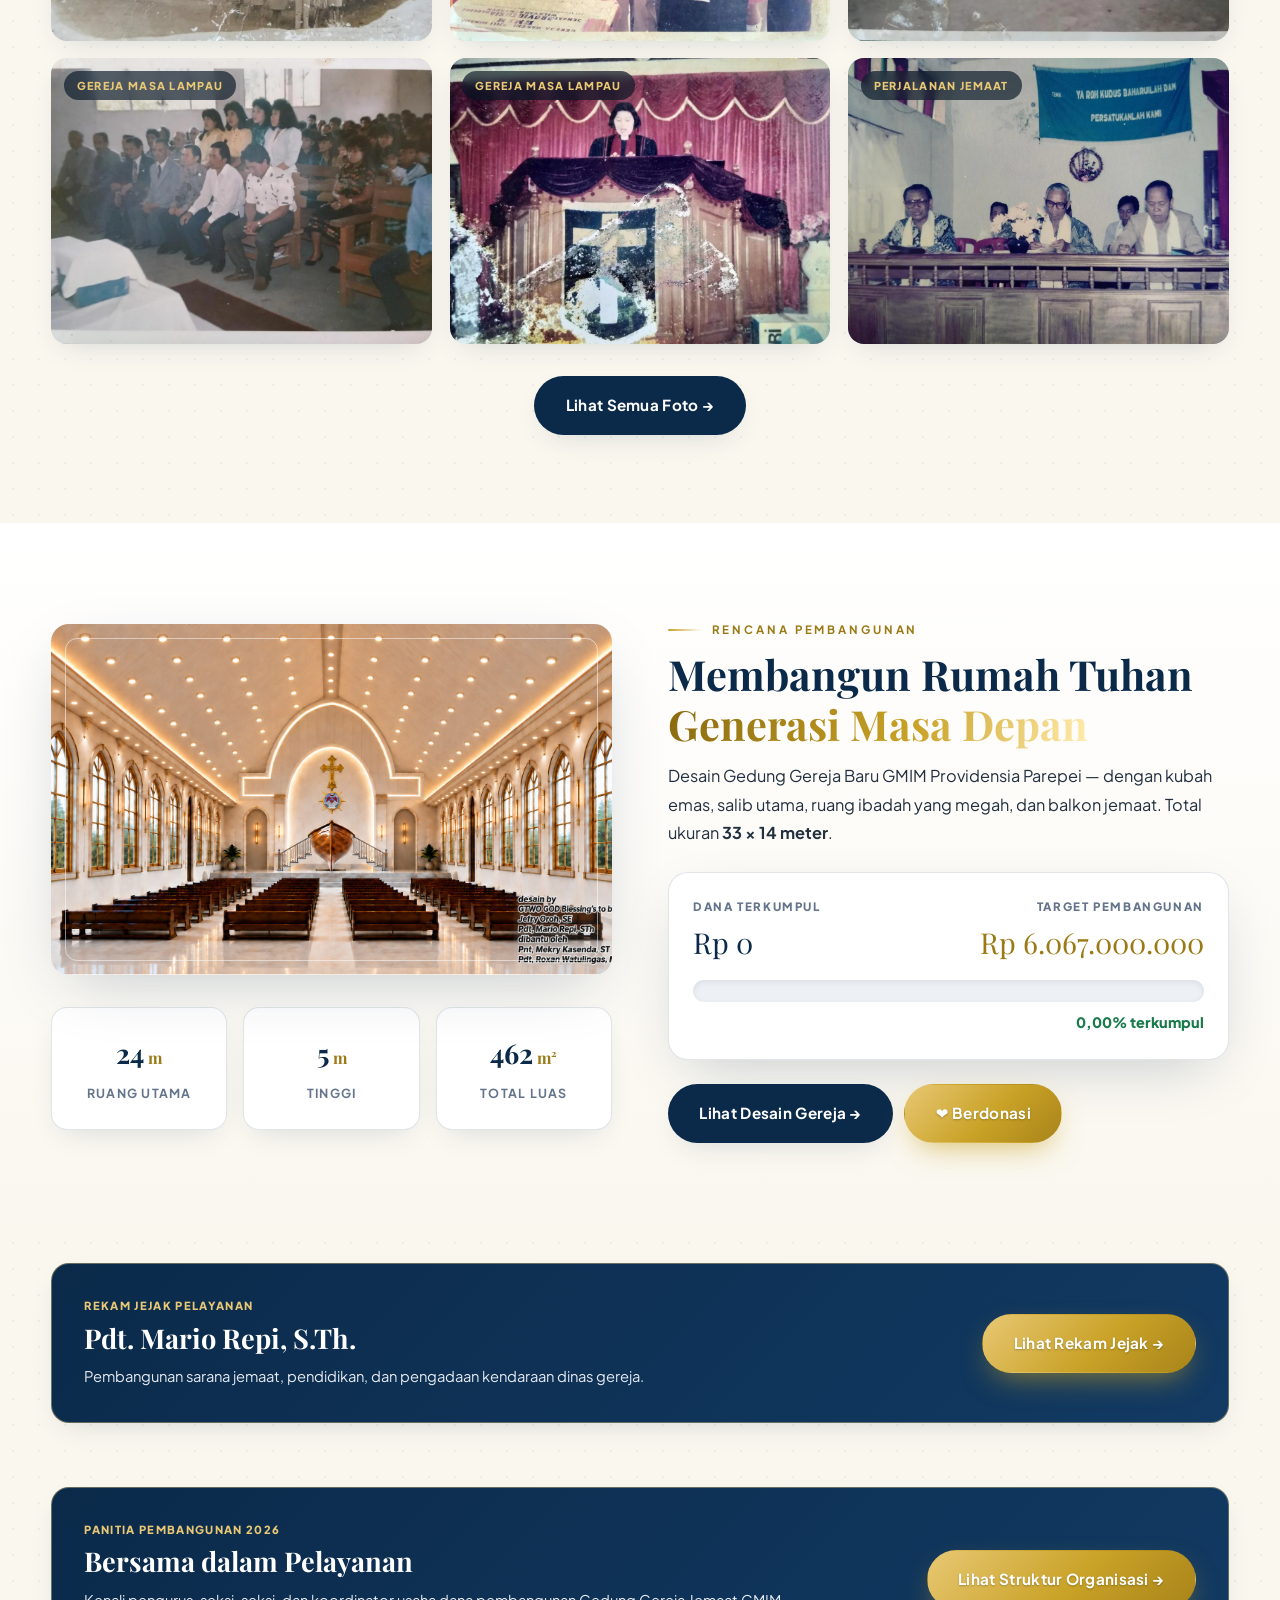
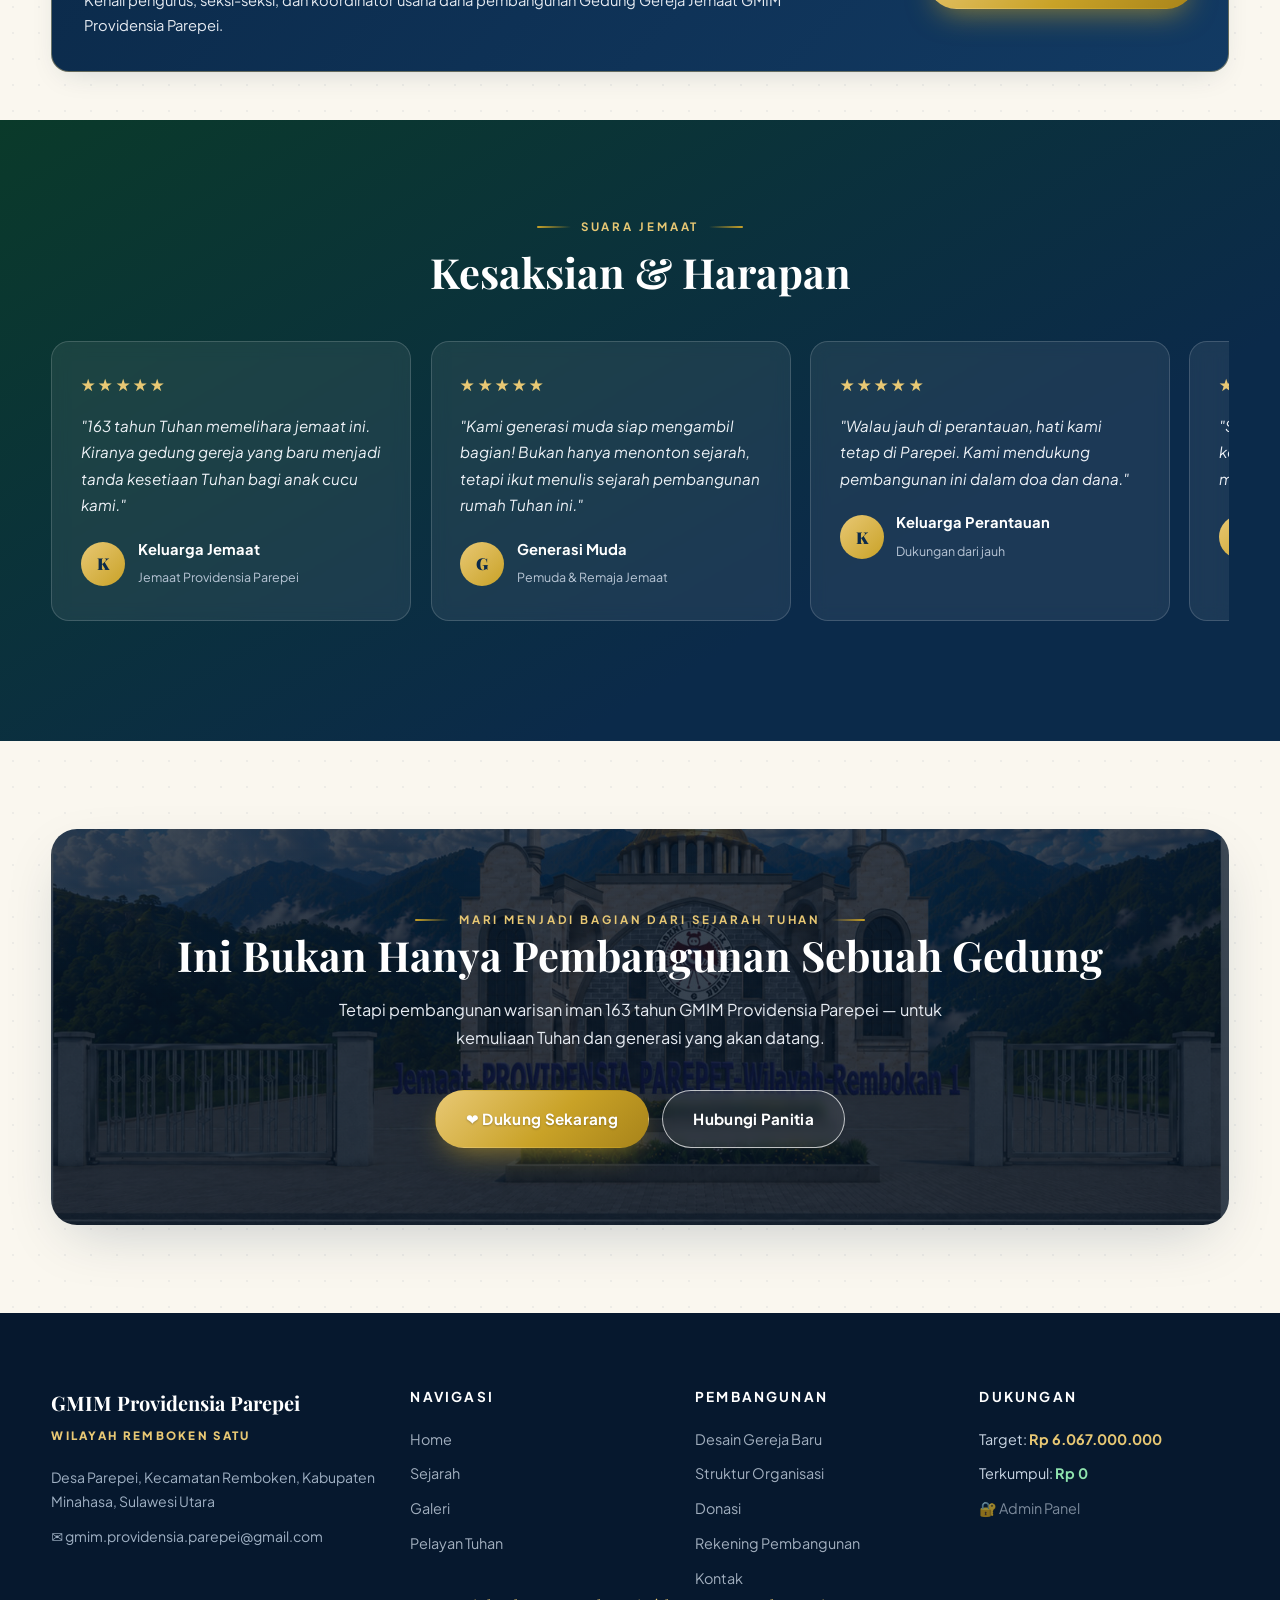
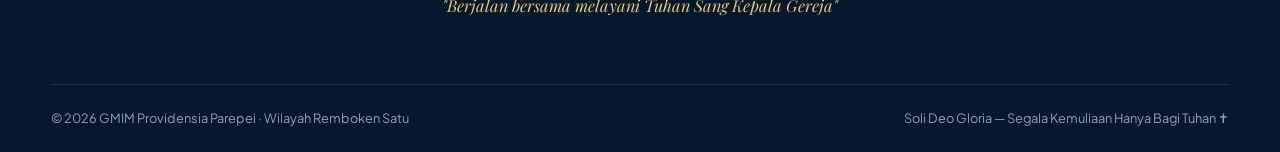
==== commit 01c67e29: "Replace placeholder WhatsApp links with committee number" ====
--- a/providensia/index.html
+++ b/providensia/index.html
@@ -1716,7 +1716,7 @@
         <div class="card" style="padding:1.4rem">
           <h3 style="font-size:1.1rem">💬 Konfirmasi via WhatsApp</h3>
           <p>Setelah transfer, Anda juga dapat mengirim bukti transfer langsung ke panitia.</p>
-          <a data-wa href="https://wa.me/6280000000000" class="btn btn-green btn-sm" style="margin-top:.8rem">Chat Panitia via WhatsApp</a>
+          <a data-wa href="https://wa.me/6285342348977" class="btn btn-green btn-sm" style="margin-top:.8rem">Chat Panitia via WhatsApp</a>
         </div>
       </div>
     </div>
@@ -1762,7 +1762,7 @@
     <div class="reveal-l">
       <div class="cards" style="grid-template-columns:1fr;margin-top:0">
         <div class="card"><div class="card-icon">📍</div><h3>Alamat Jemaat</h3><p data-set="alamat">Desa Parepei, Kecamatan Remboken, Kabupaten Minahasa, Sulawesi Utara</p></div>
-        <div class="card"><div class="card-icon">💬</div><h3>WhatsApp Panitia</h3><p>Konfirmasi donasi, pertanyaan pembangunan, dan informasi jemaat.</p><a data-wa href="https://wa.me/6280000000000" class="btn btn-green btn-sm" style="margin-top:.8rem">Chat via WhatsApp</a></div>
+        <div class="card"><div class="card-icon">💬</div><h3>WhatsApp Panitia</h3><p>Konfirmasi donasi, pertanyaan pembangunan, dan informasi jemaat.</p><a data-wa href="https://wa.me/6285342348977" class="btn btn-green btn-sm" style="margin-top:.8rem">Chat via WhatsApp</a></div>
         <div class="card"><div class="card-icon">✉</div><h3>Email</h3><p><a data-mail href="mailto:gmim.providensia.parepei@gmail.com" data-set="email" style="color:var(--sky);font-weight:700">gmim.providensia.parepei@gmail.com</a></p></div>
       </div>
       <div class="img-frame wide reveal" style="margin-top:1.2rem">
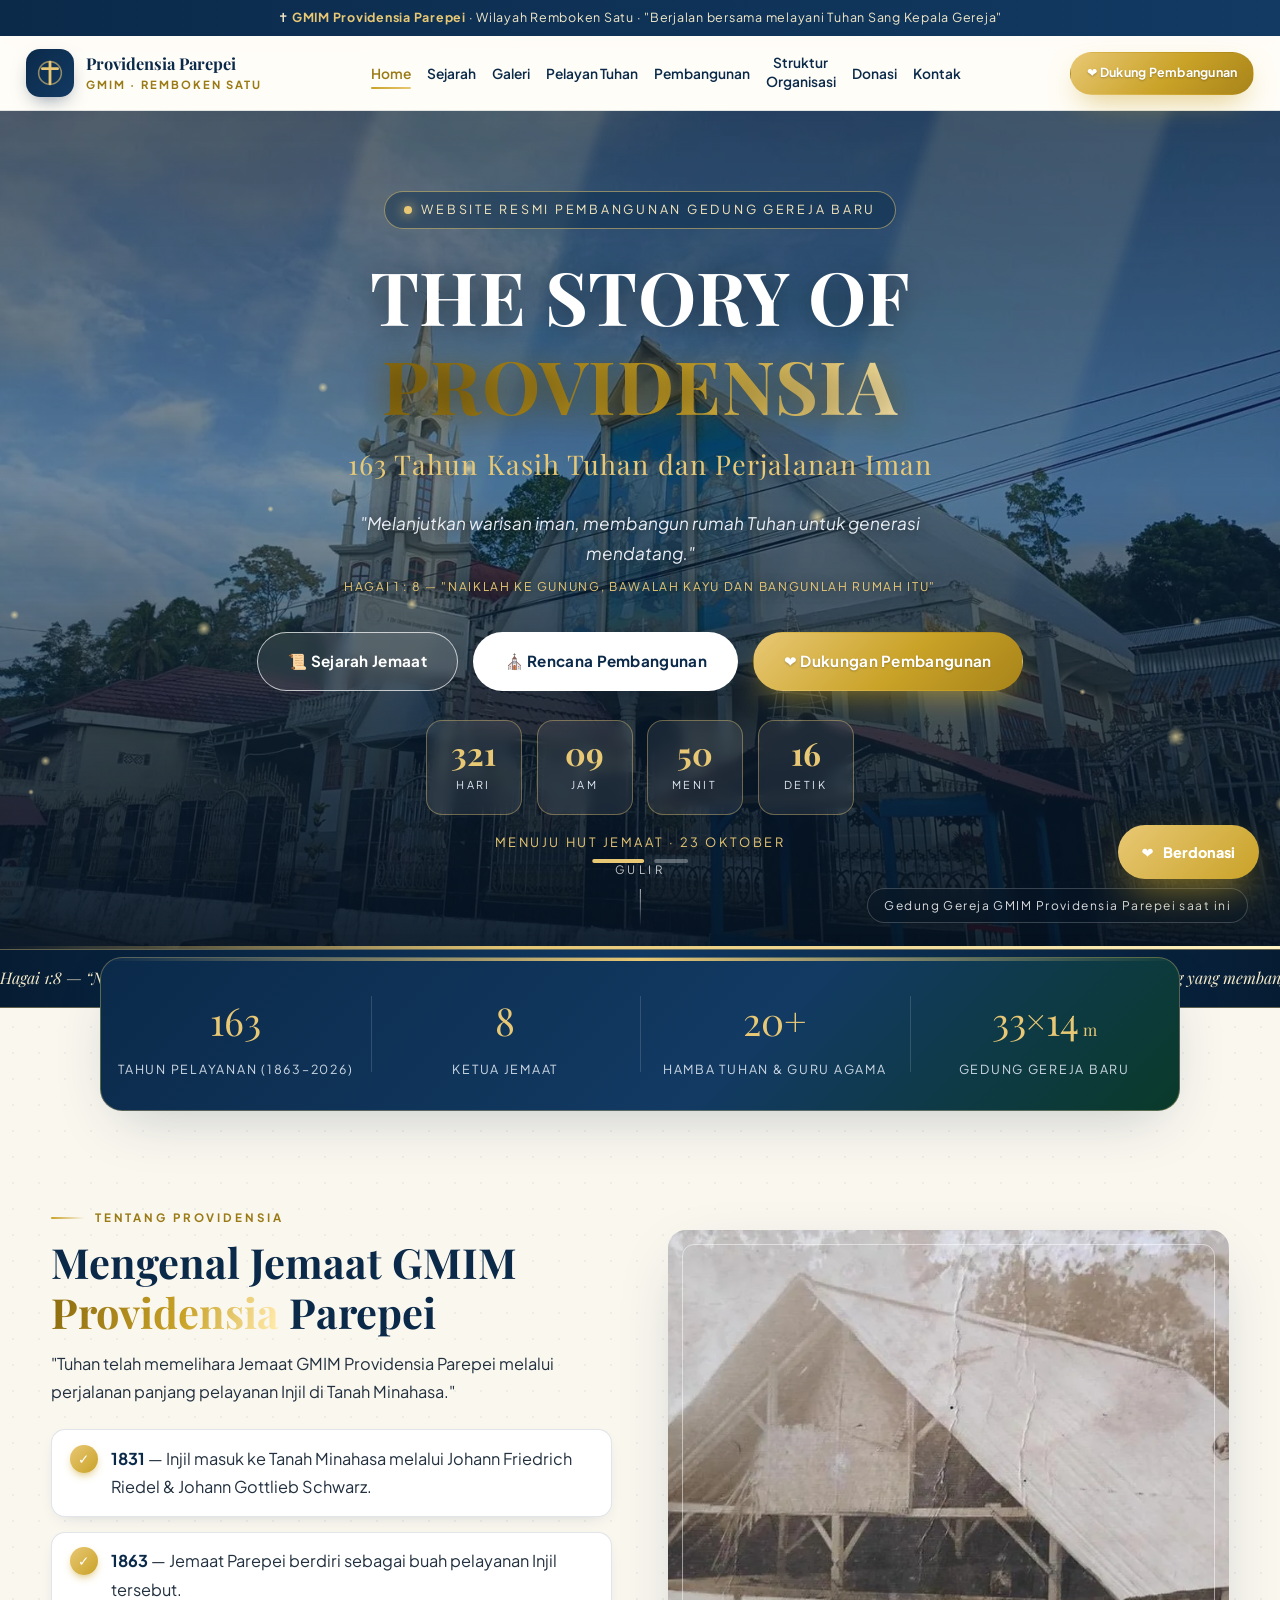
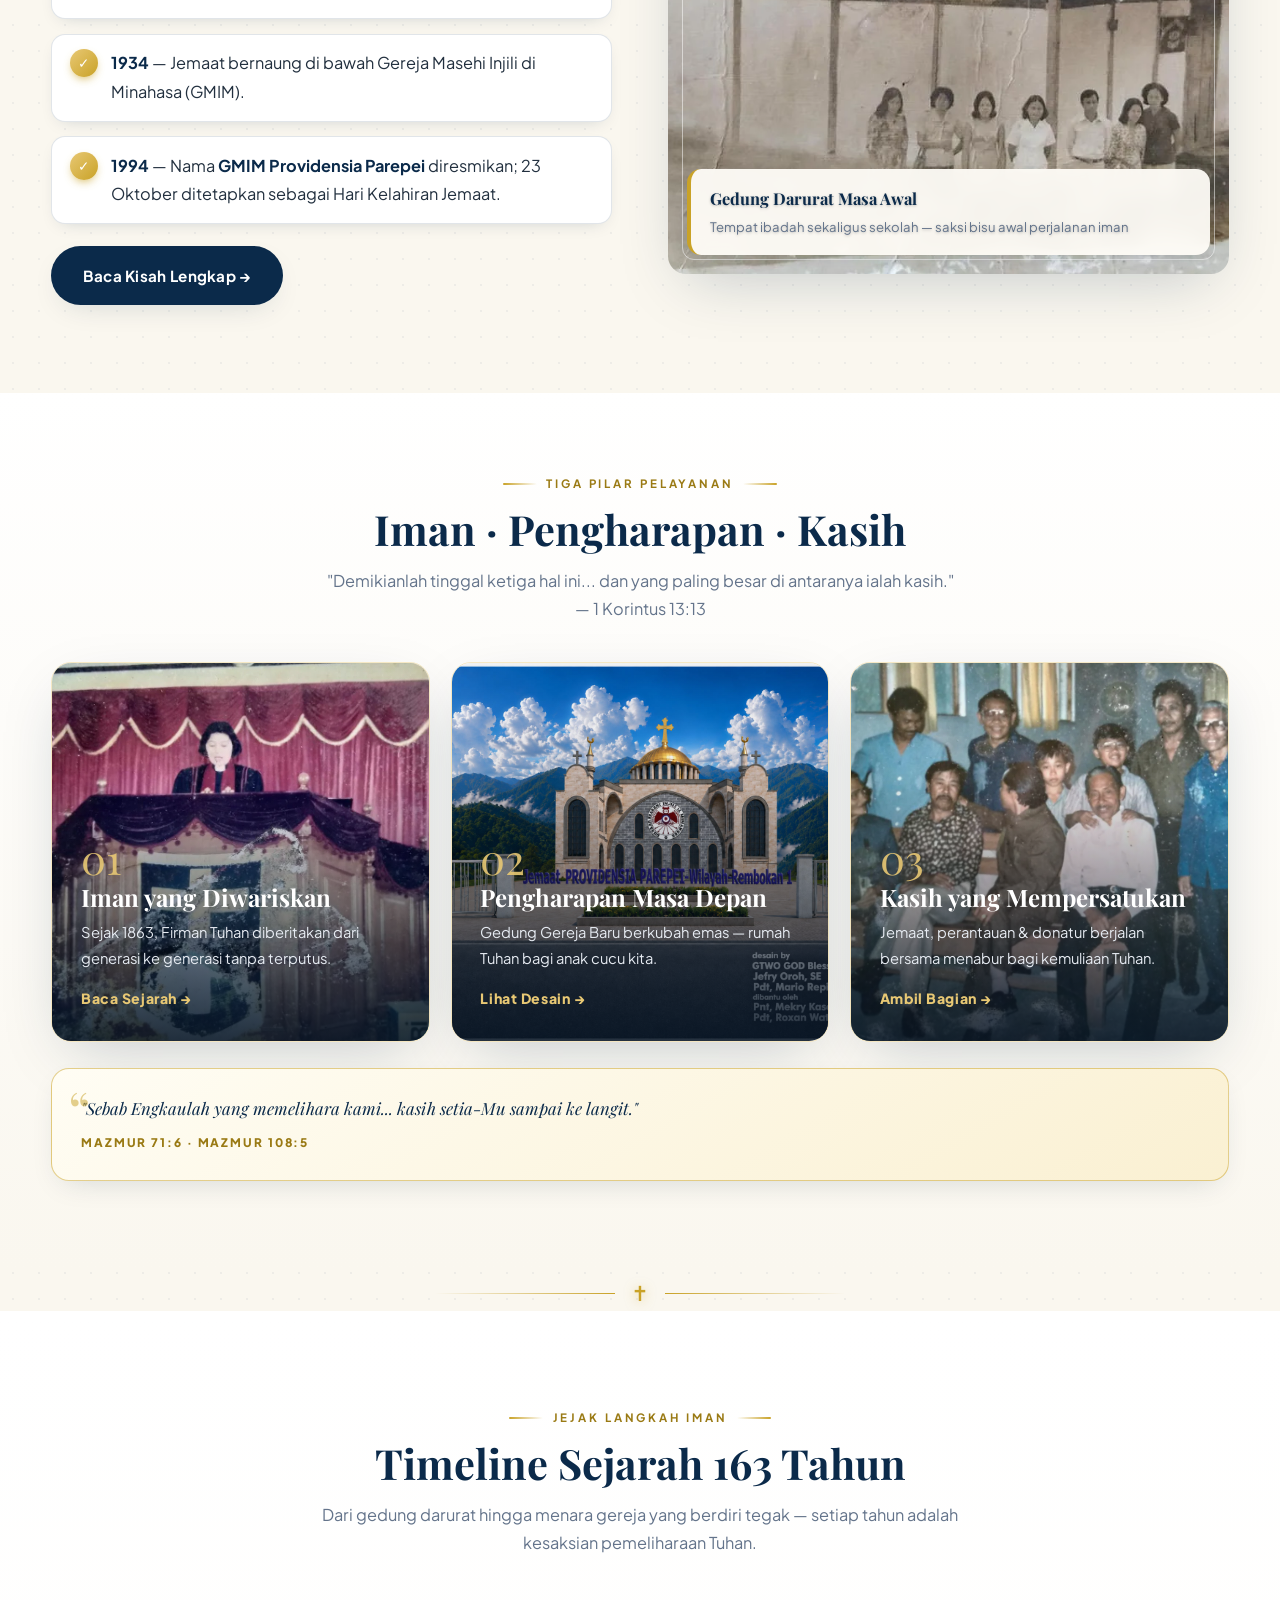
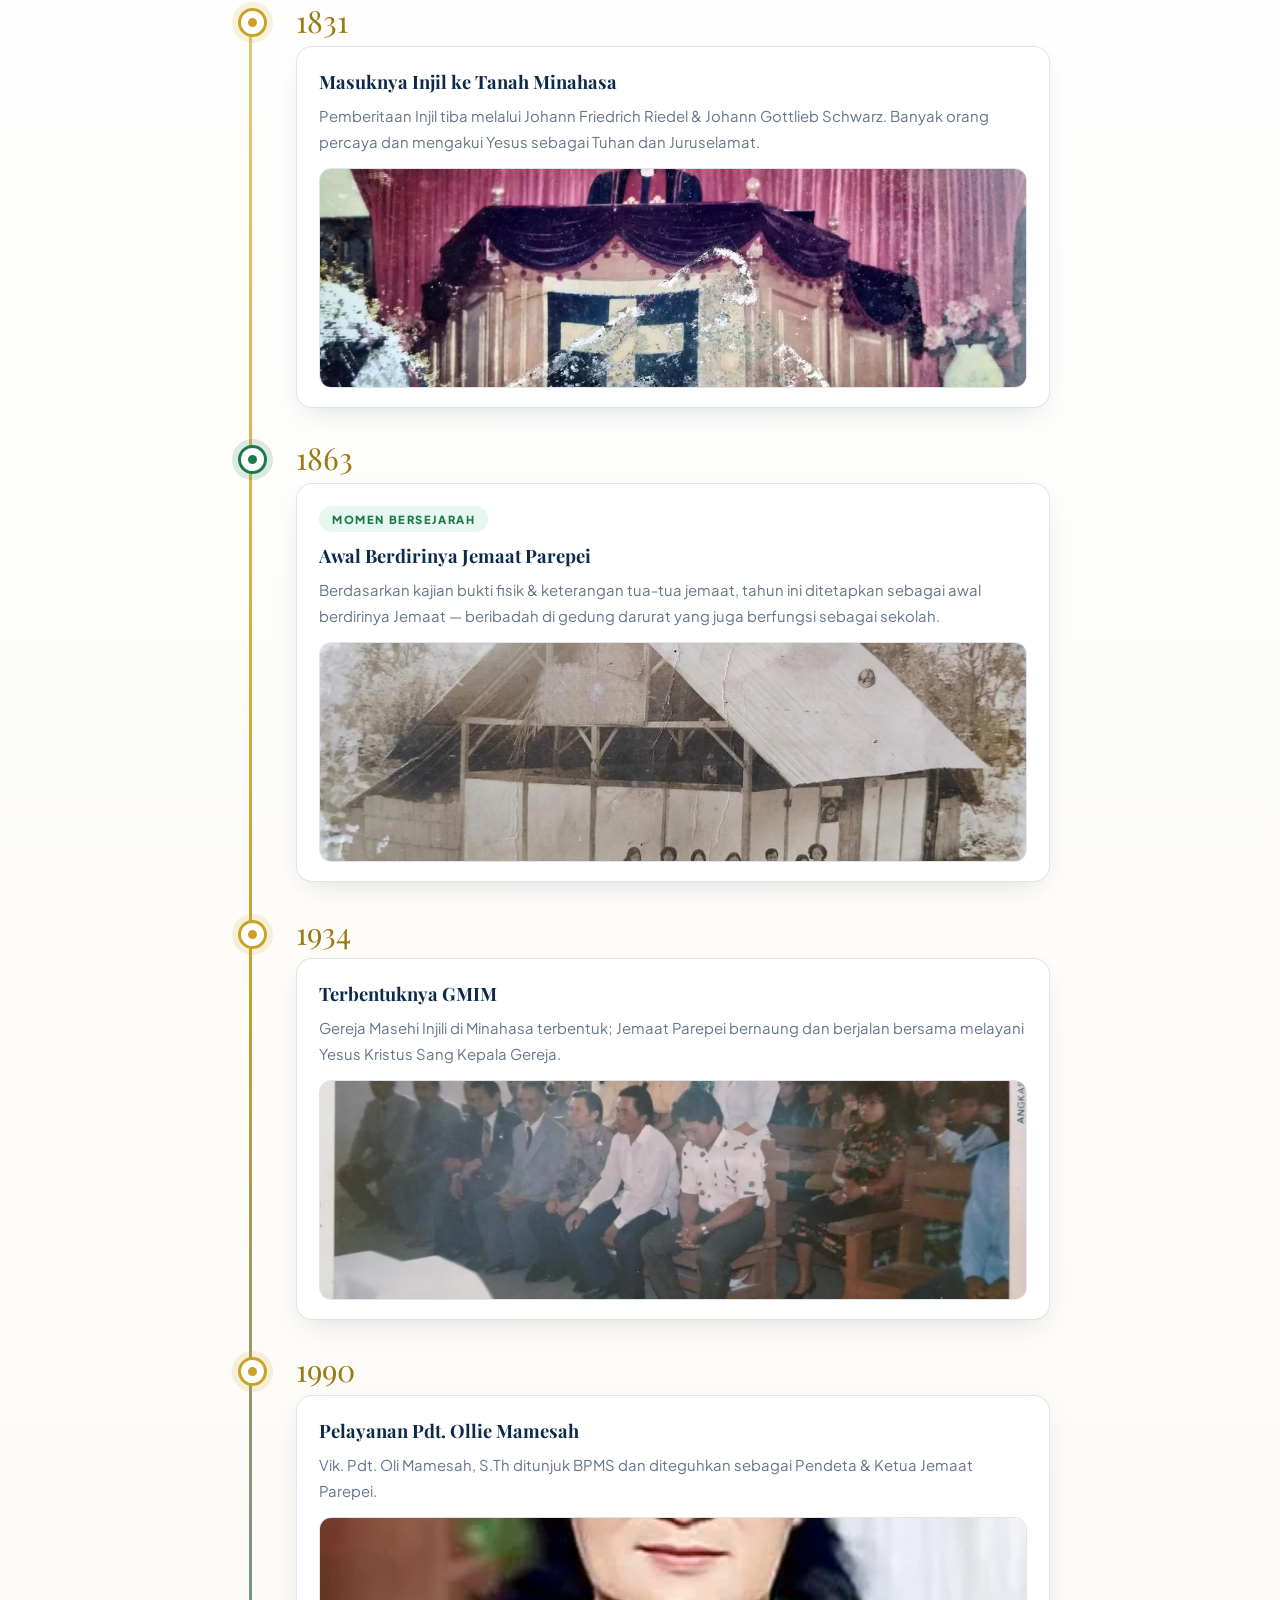
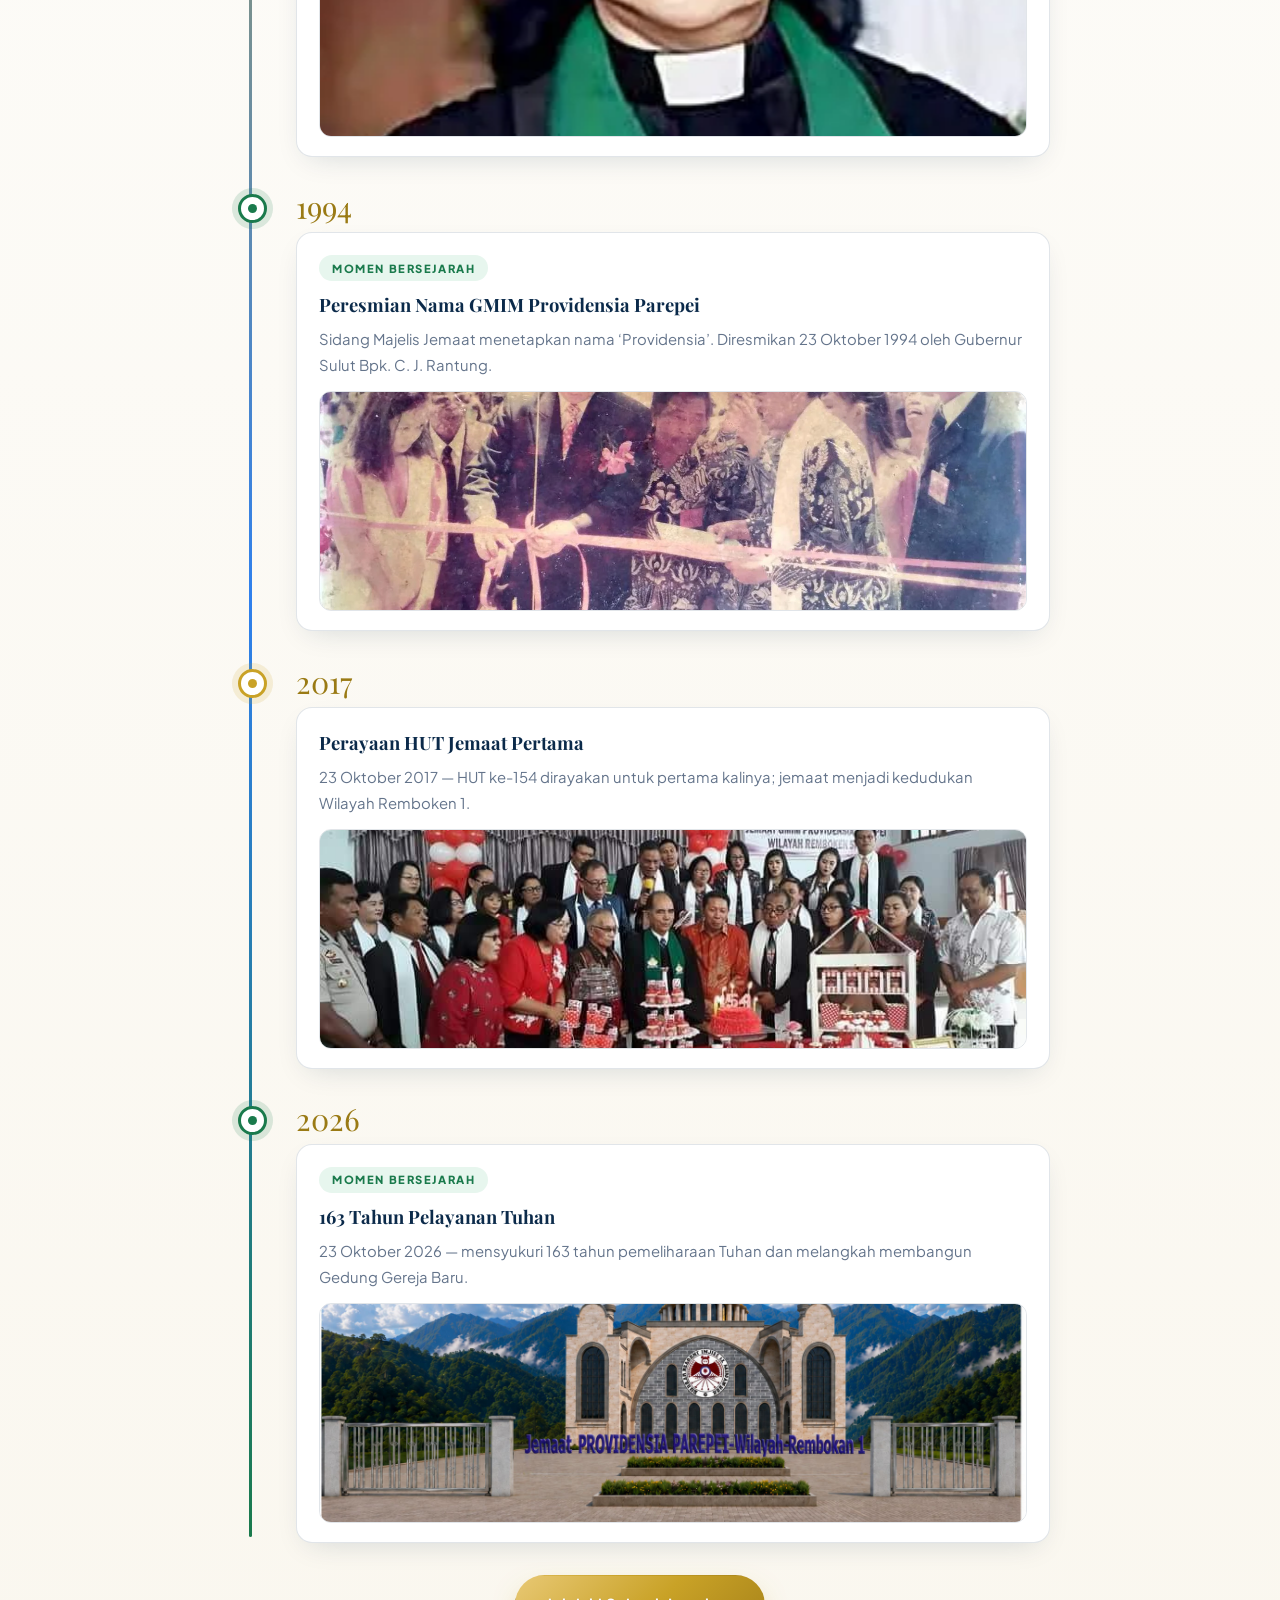
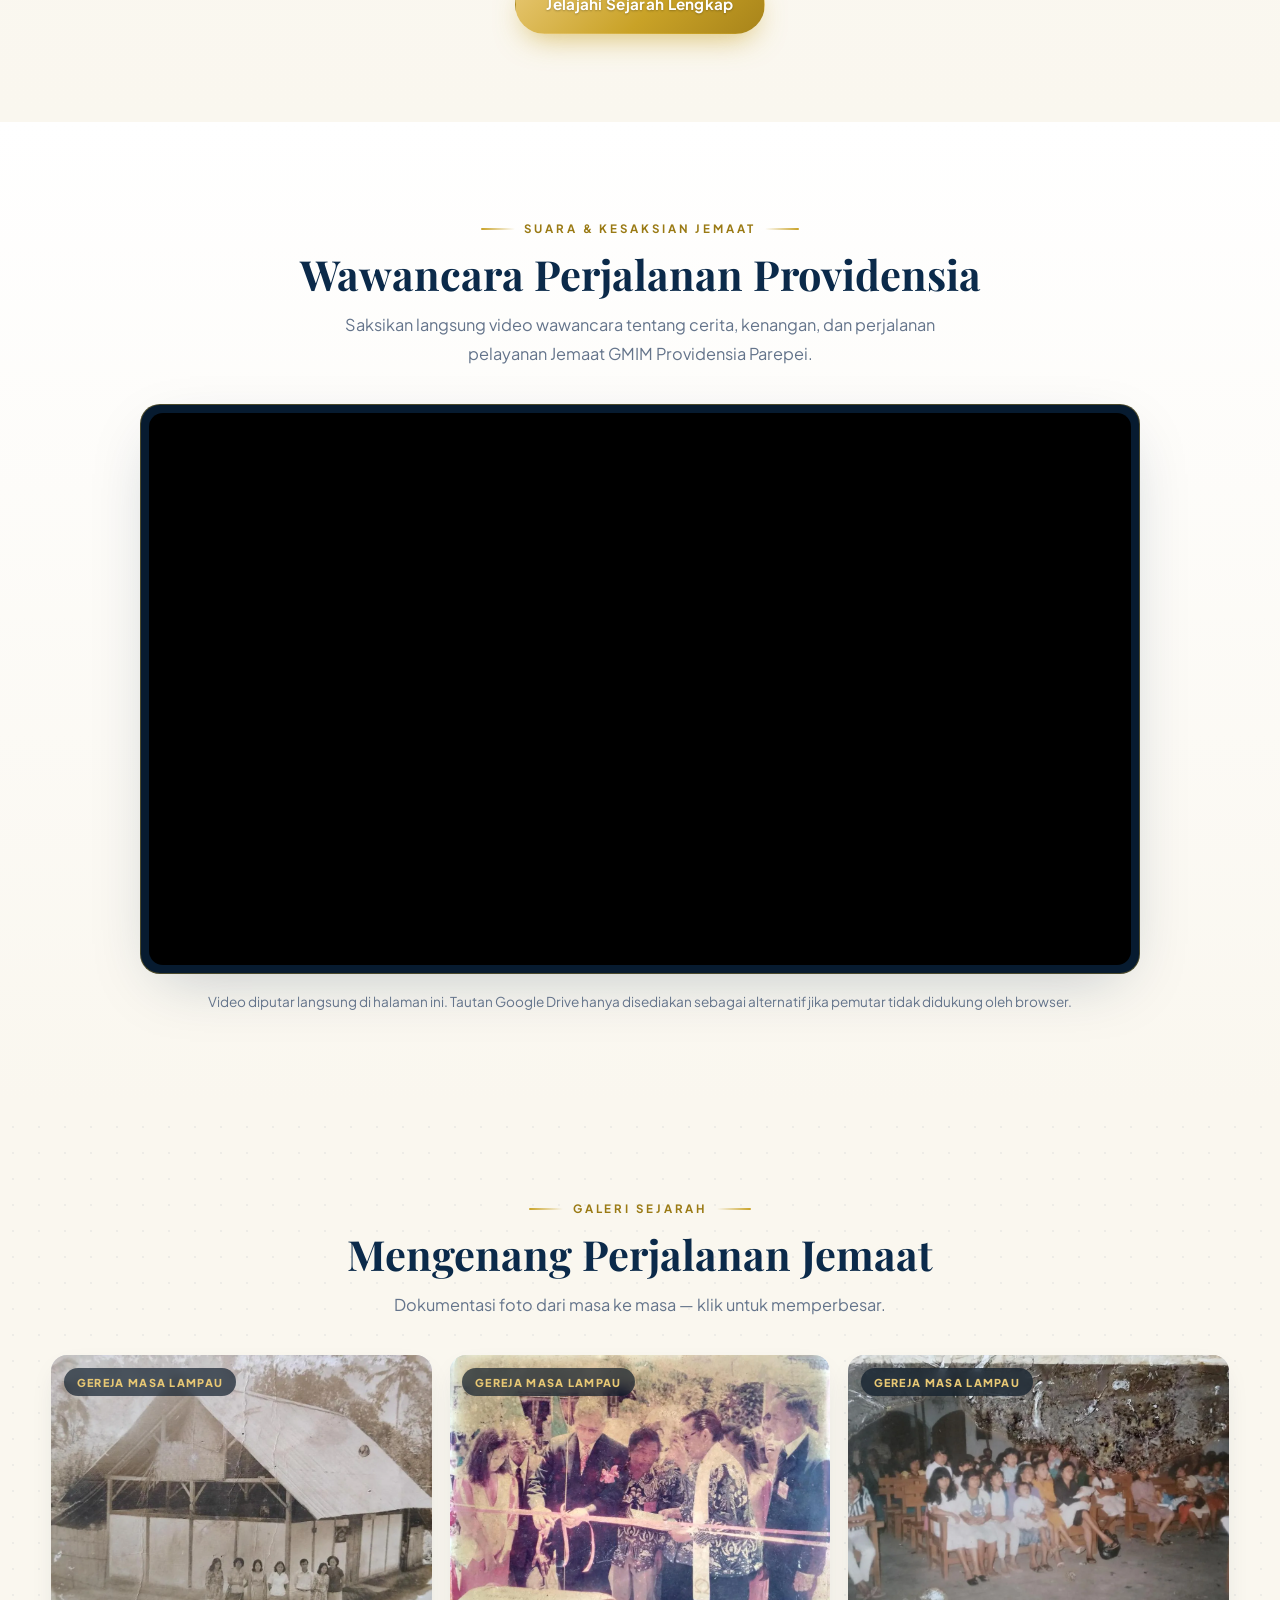
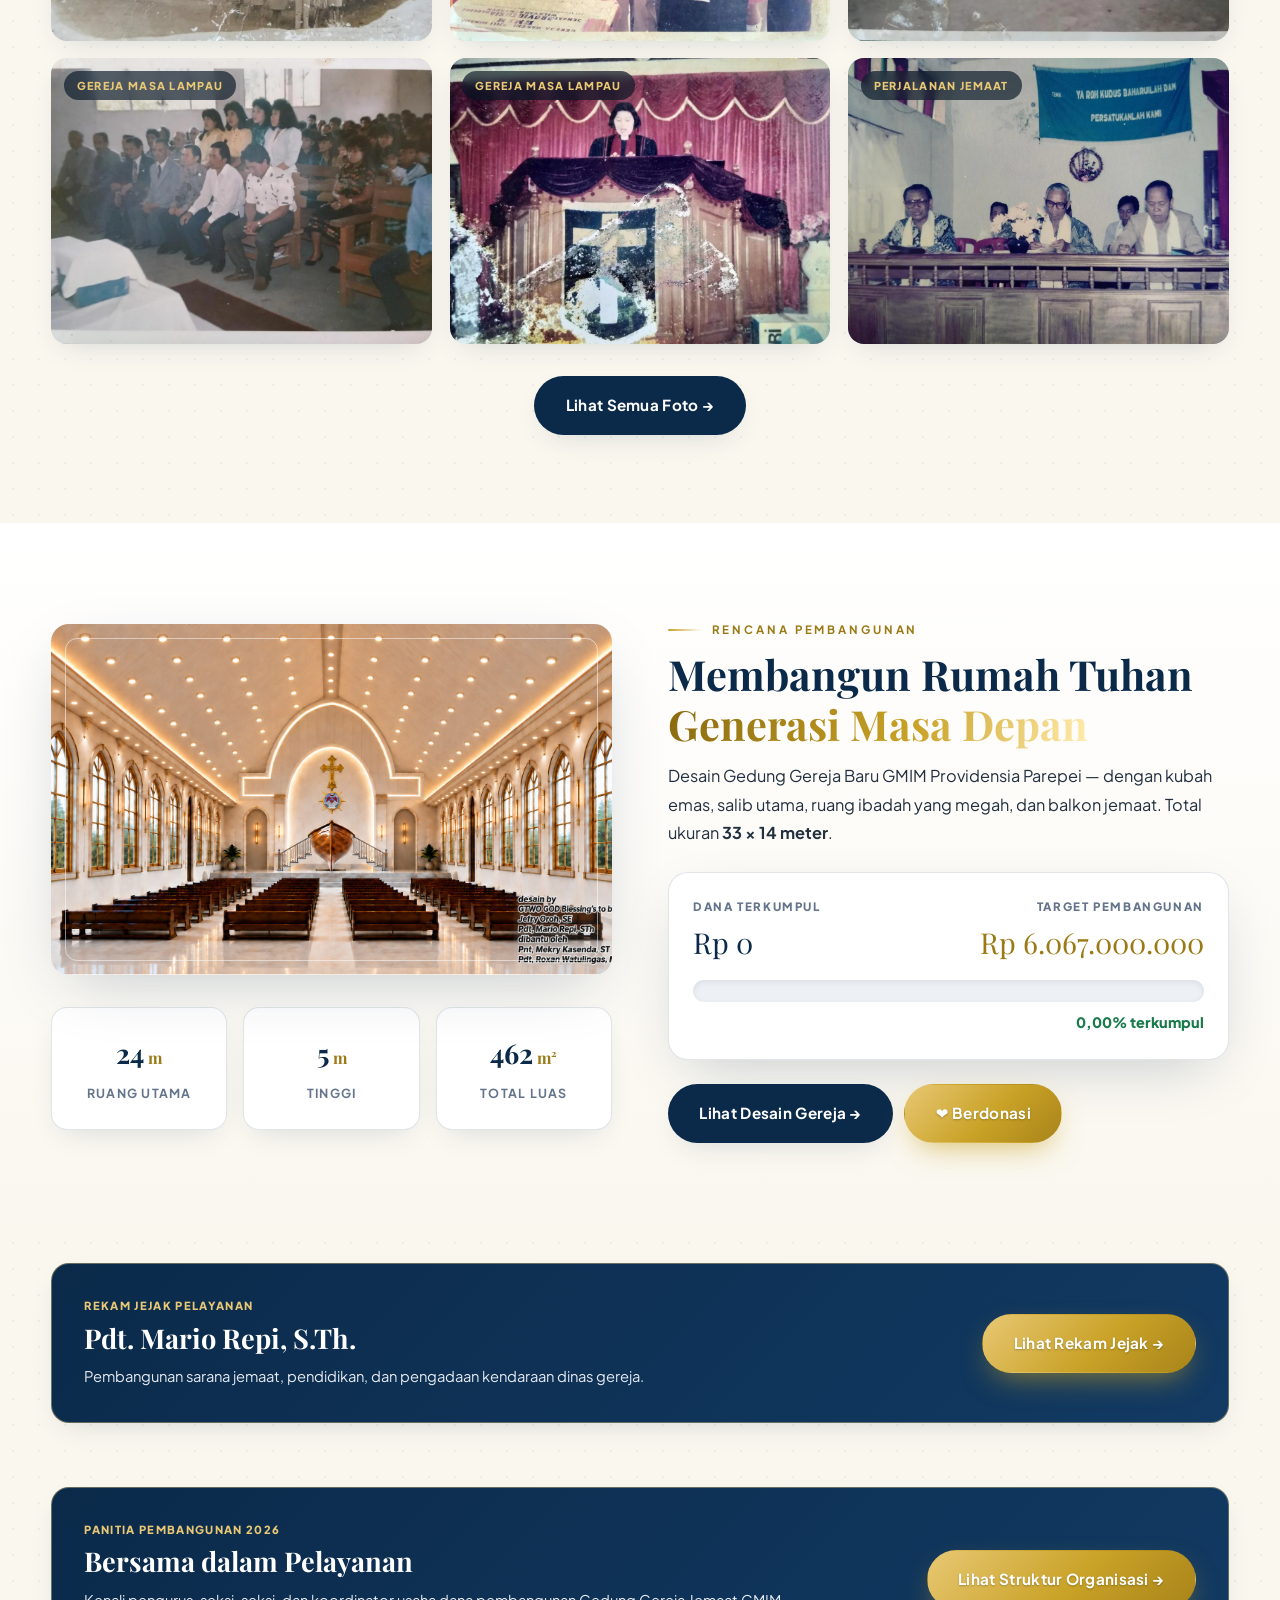
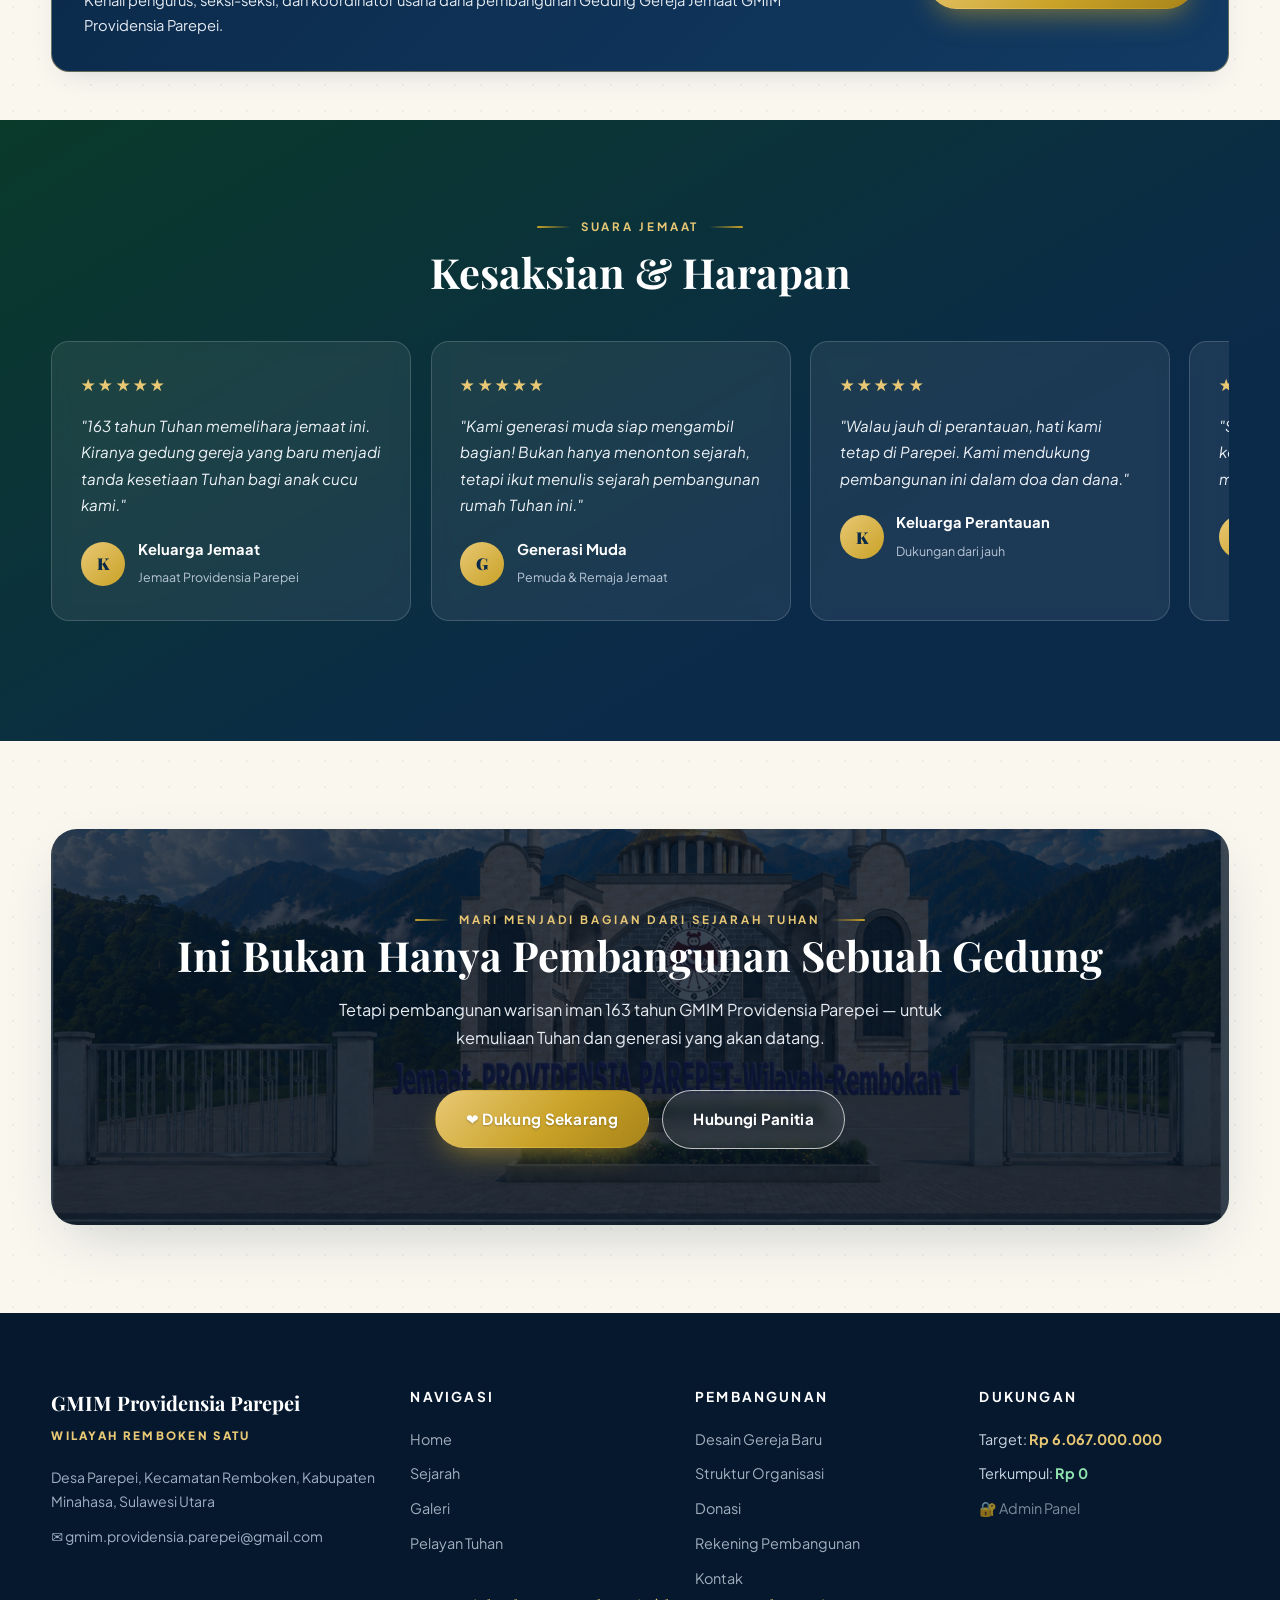
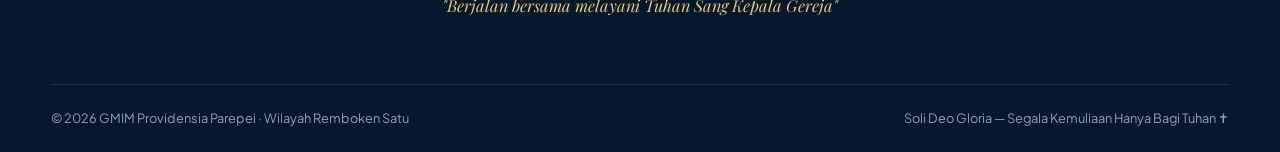
==== commit 68d005c7: "Ensure legacy WhatsApp contact migrates to 085342348977" ====
--- a/providensia/index.html
+++ b/providensia/index.html
@@ -2268,9 +2268,10 @@
     const db = JSON.parse(raw);
     if(!db || typeof db !== "object" || Array.isArray(db)) return fallback;
     db.settings = Object.assign({}, fallback.settings, db.settings && typeof db.settings === "object" && !Array.isArray(db.settings) ? db.settings : {});
-    // Migrasi nomor WhatsApp panitia lama ke nomor resmi terbaru.
-    if(!db.settings.kontakWA || db.settings.kontakWA.replace(/\D/g,"") === "6280000000000"){
-      db.settings.kontakWA = fallback.settings.kontakWA;
+    // Pastikan nomor WhatsApp lama (+62 800-0000-0000) dimigrasikan ke nomor panitia terbaru.
+    const savedWhatsApp = String(db.settings.kontakWA || "").replace(/\D/g,"");
+    if(!savedWhatsApp || savedWhatsApp === "6280000000000" || savedWhatsApp === "080000000000"){
+      db.settings.kontakWA = "6285342348977";
       safeStore.set(DB_KEY, JSON.stringify(db));
     }
     ["gallery","servants","articles","testimonials","donations","finance","timeline"].forEach(function(key){
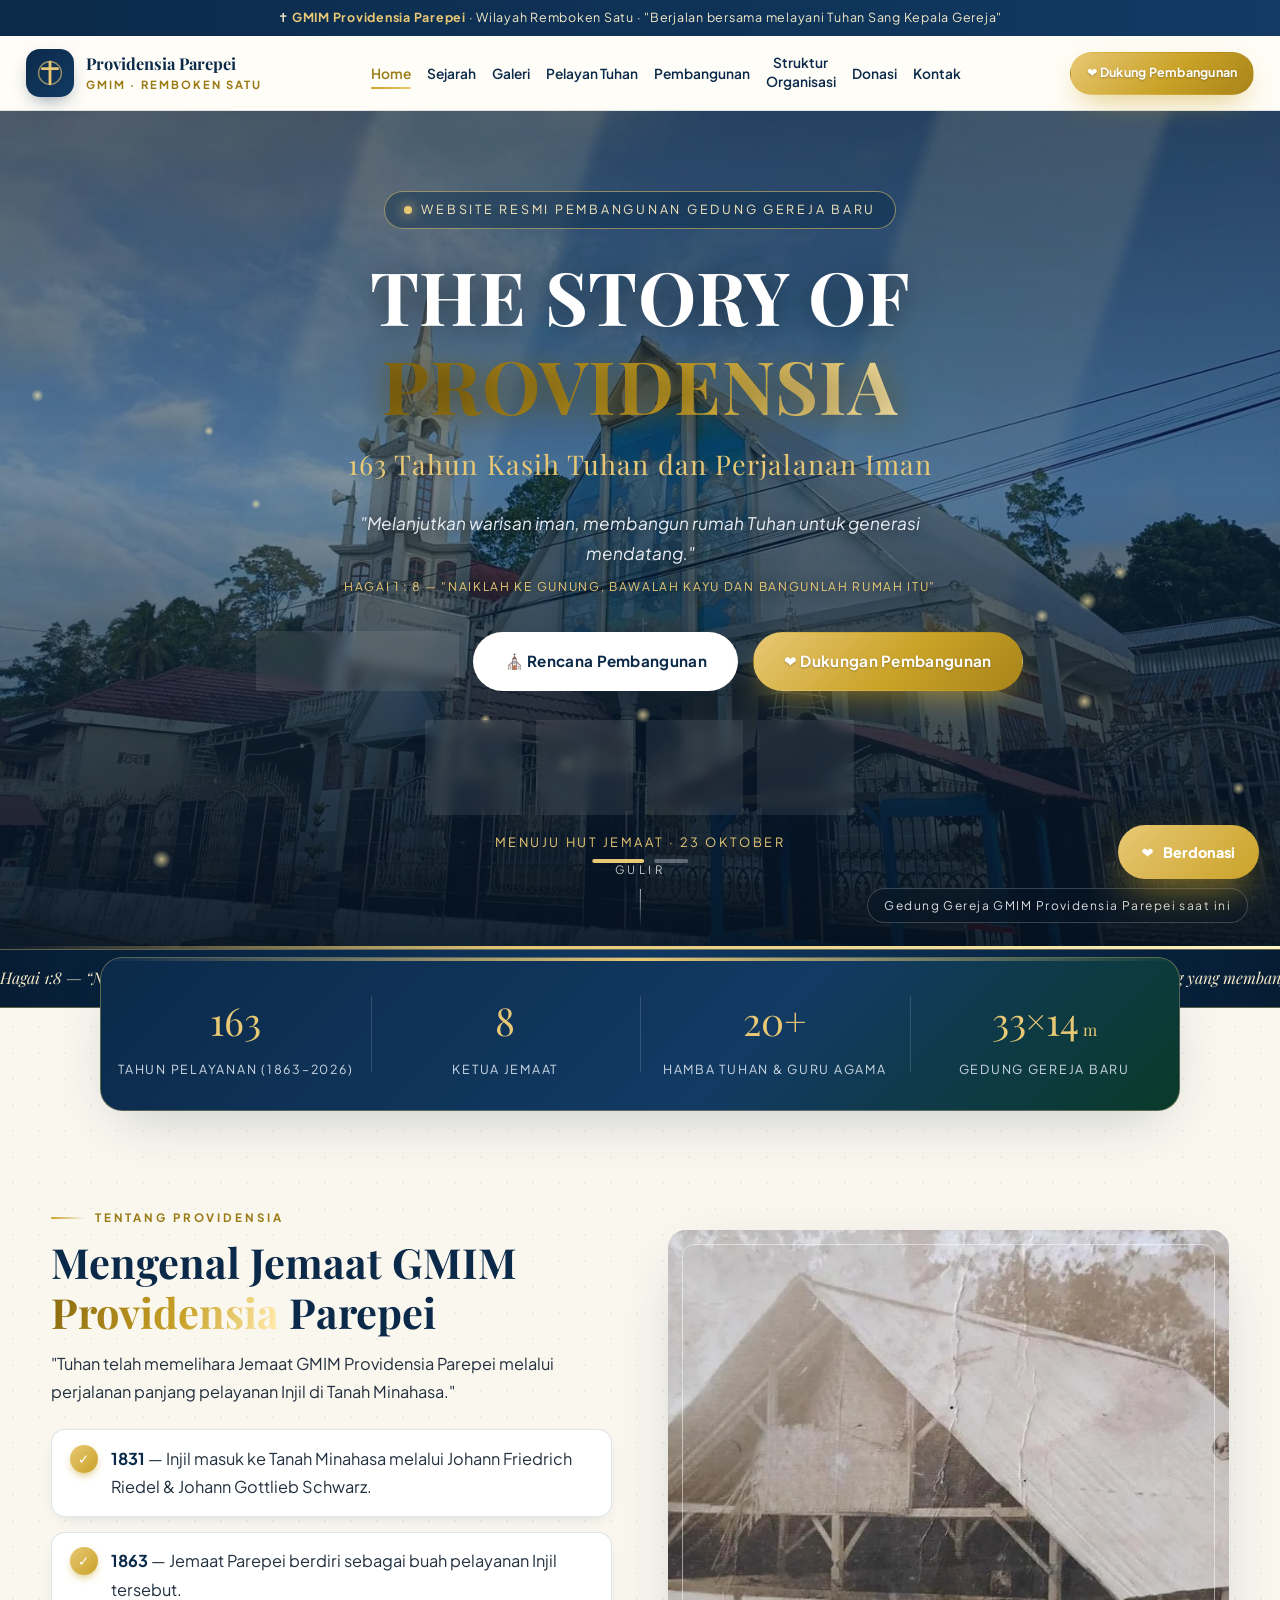
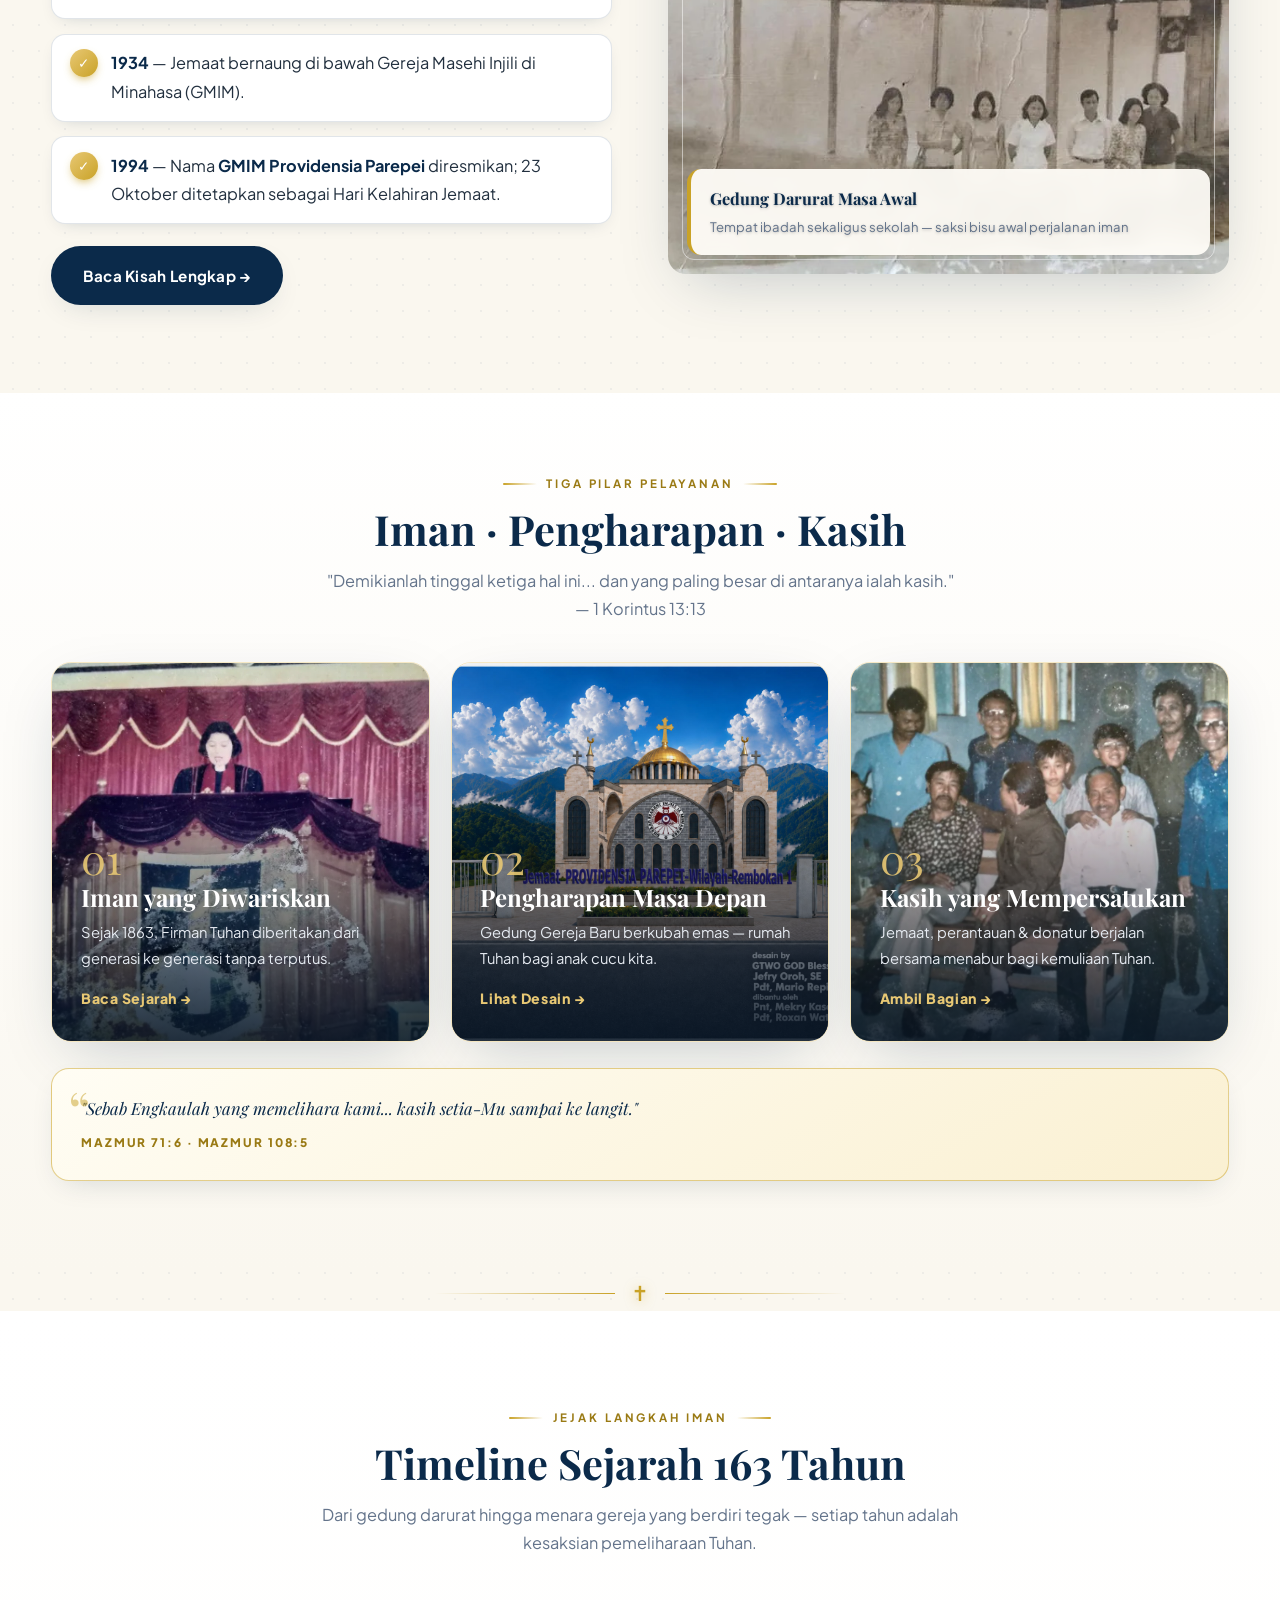
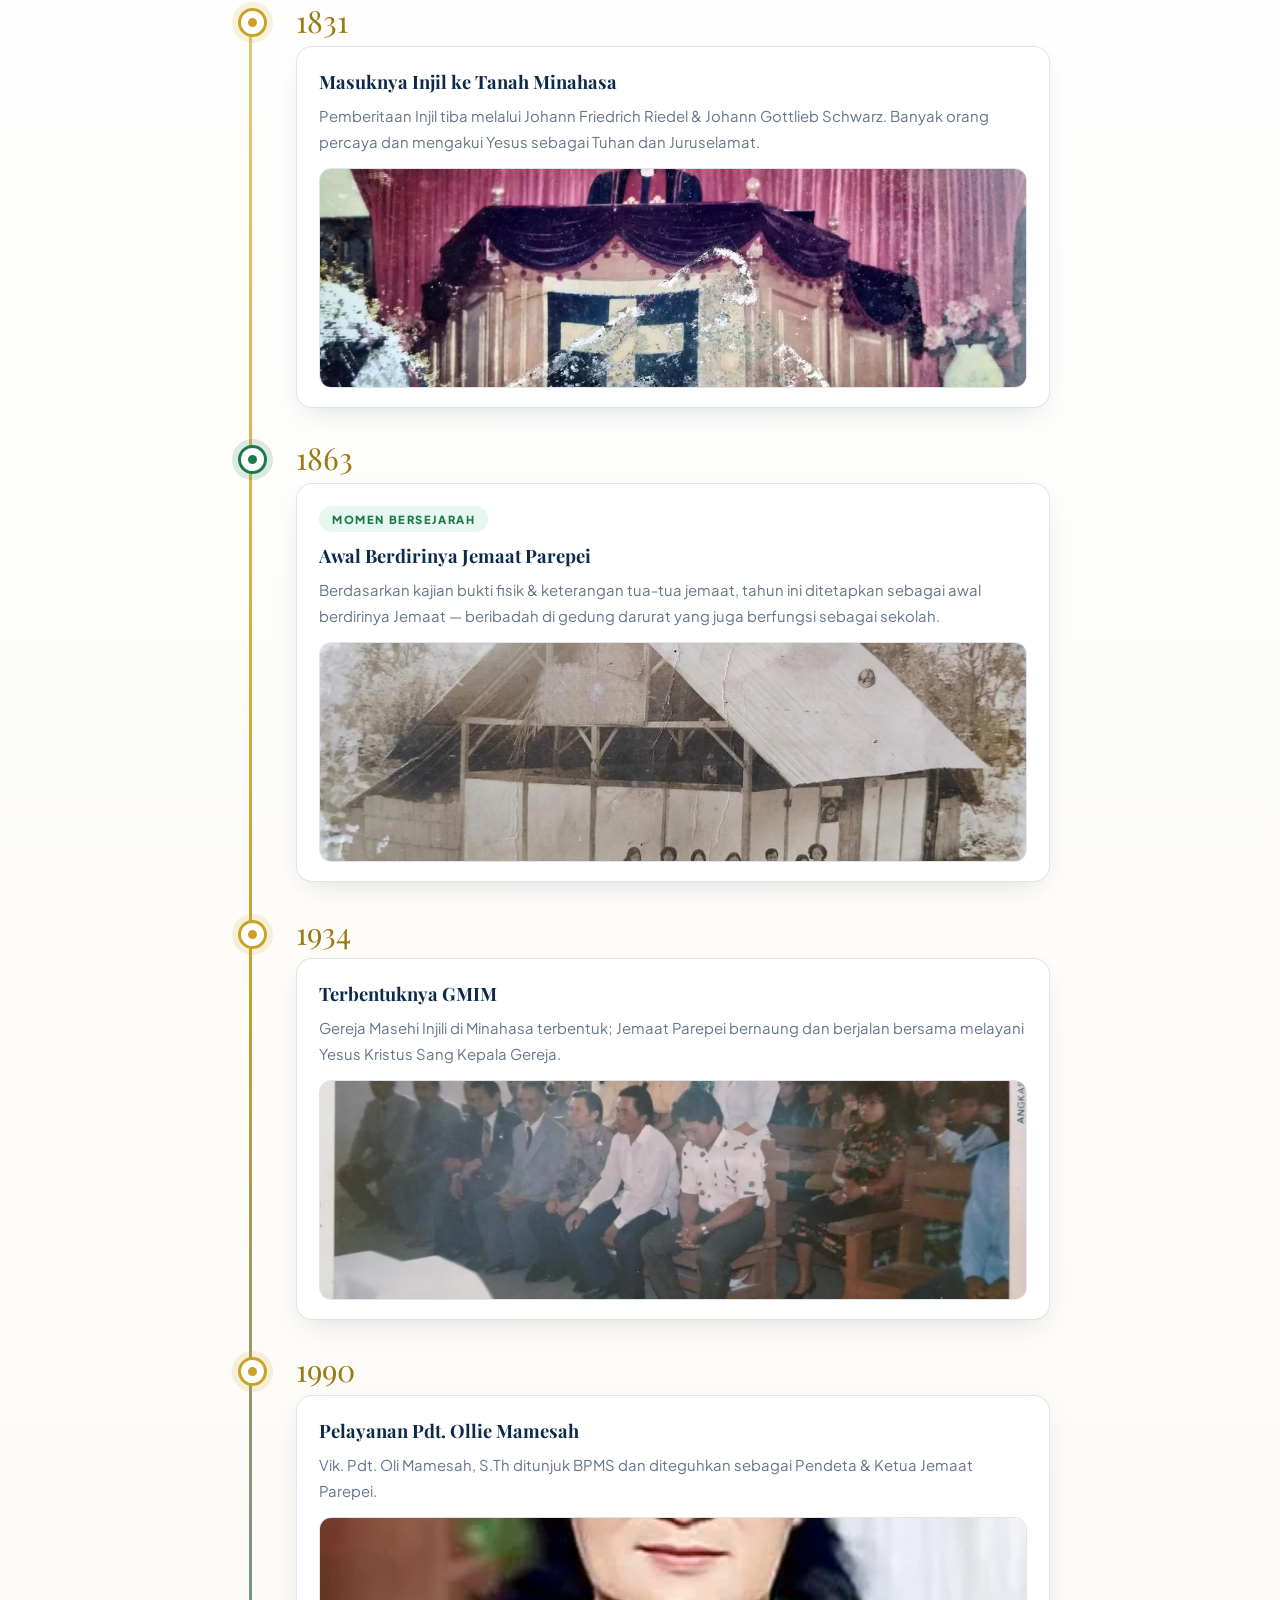
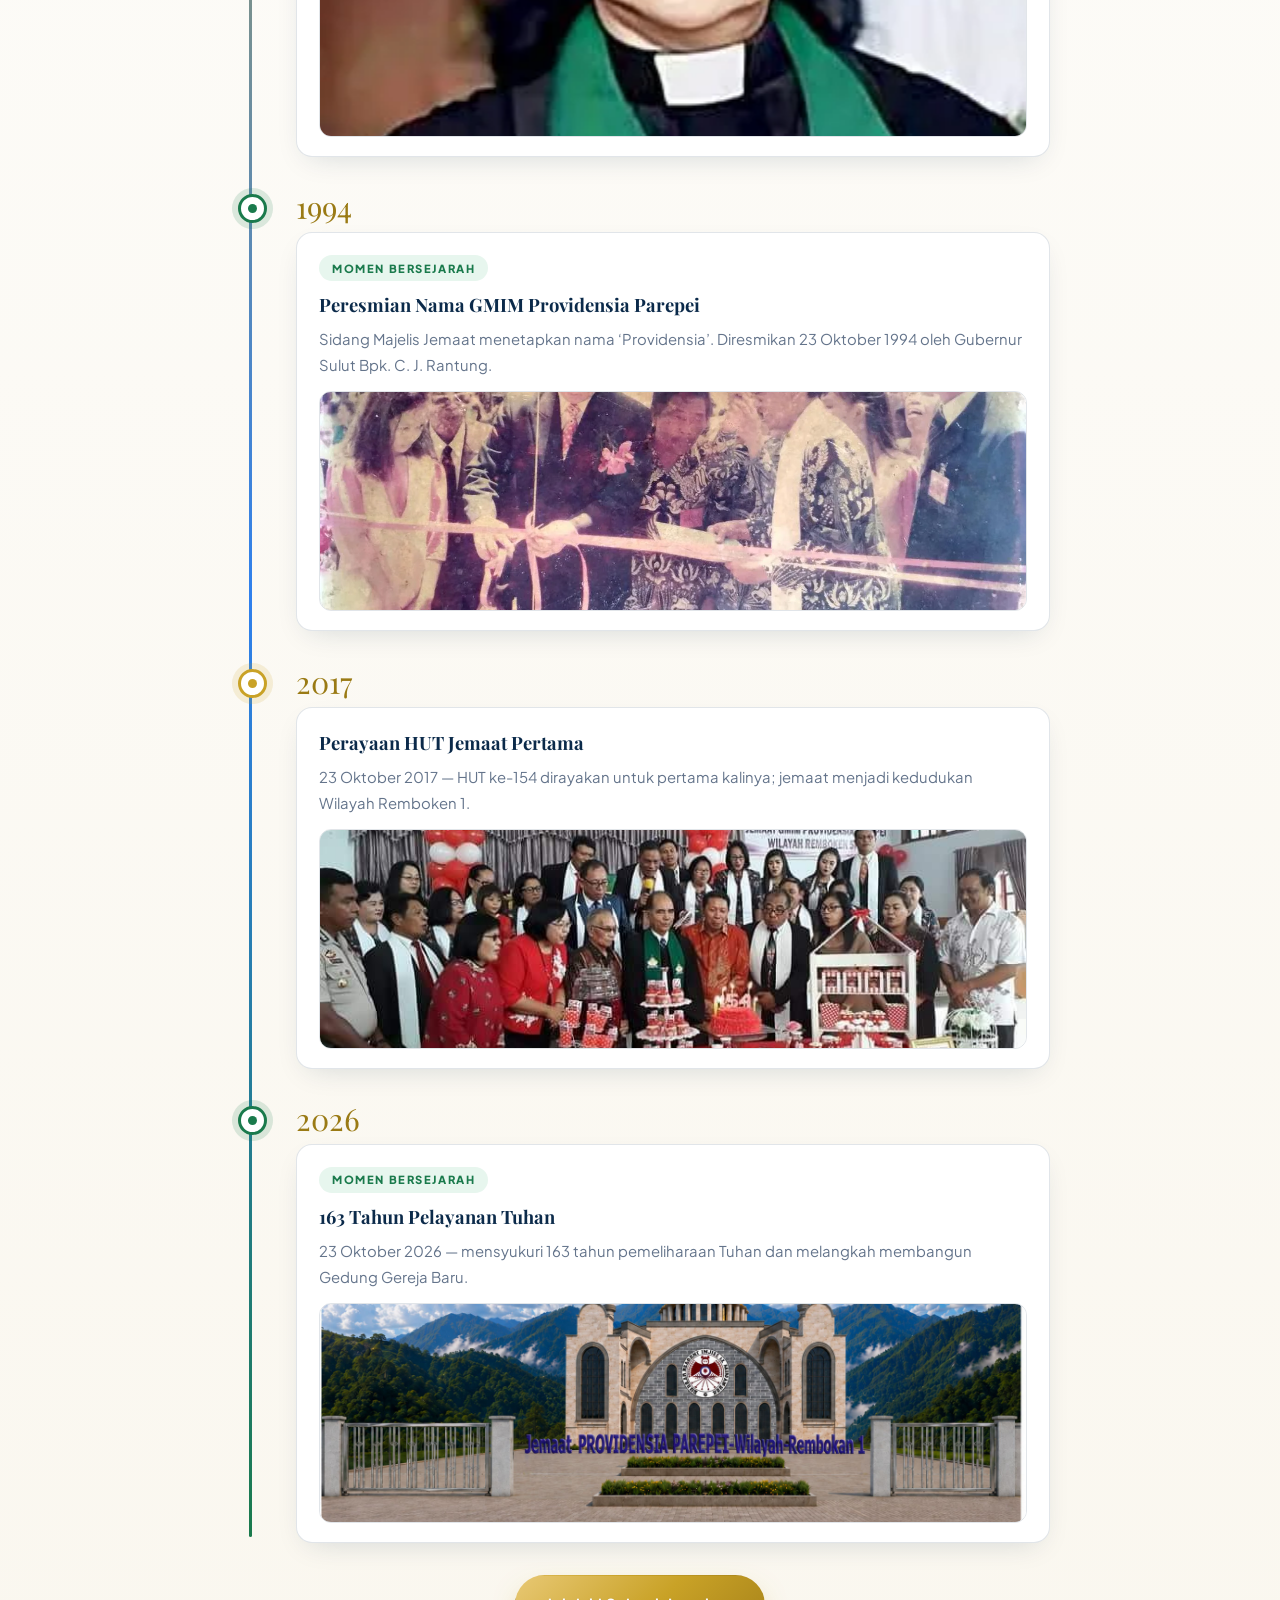
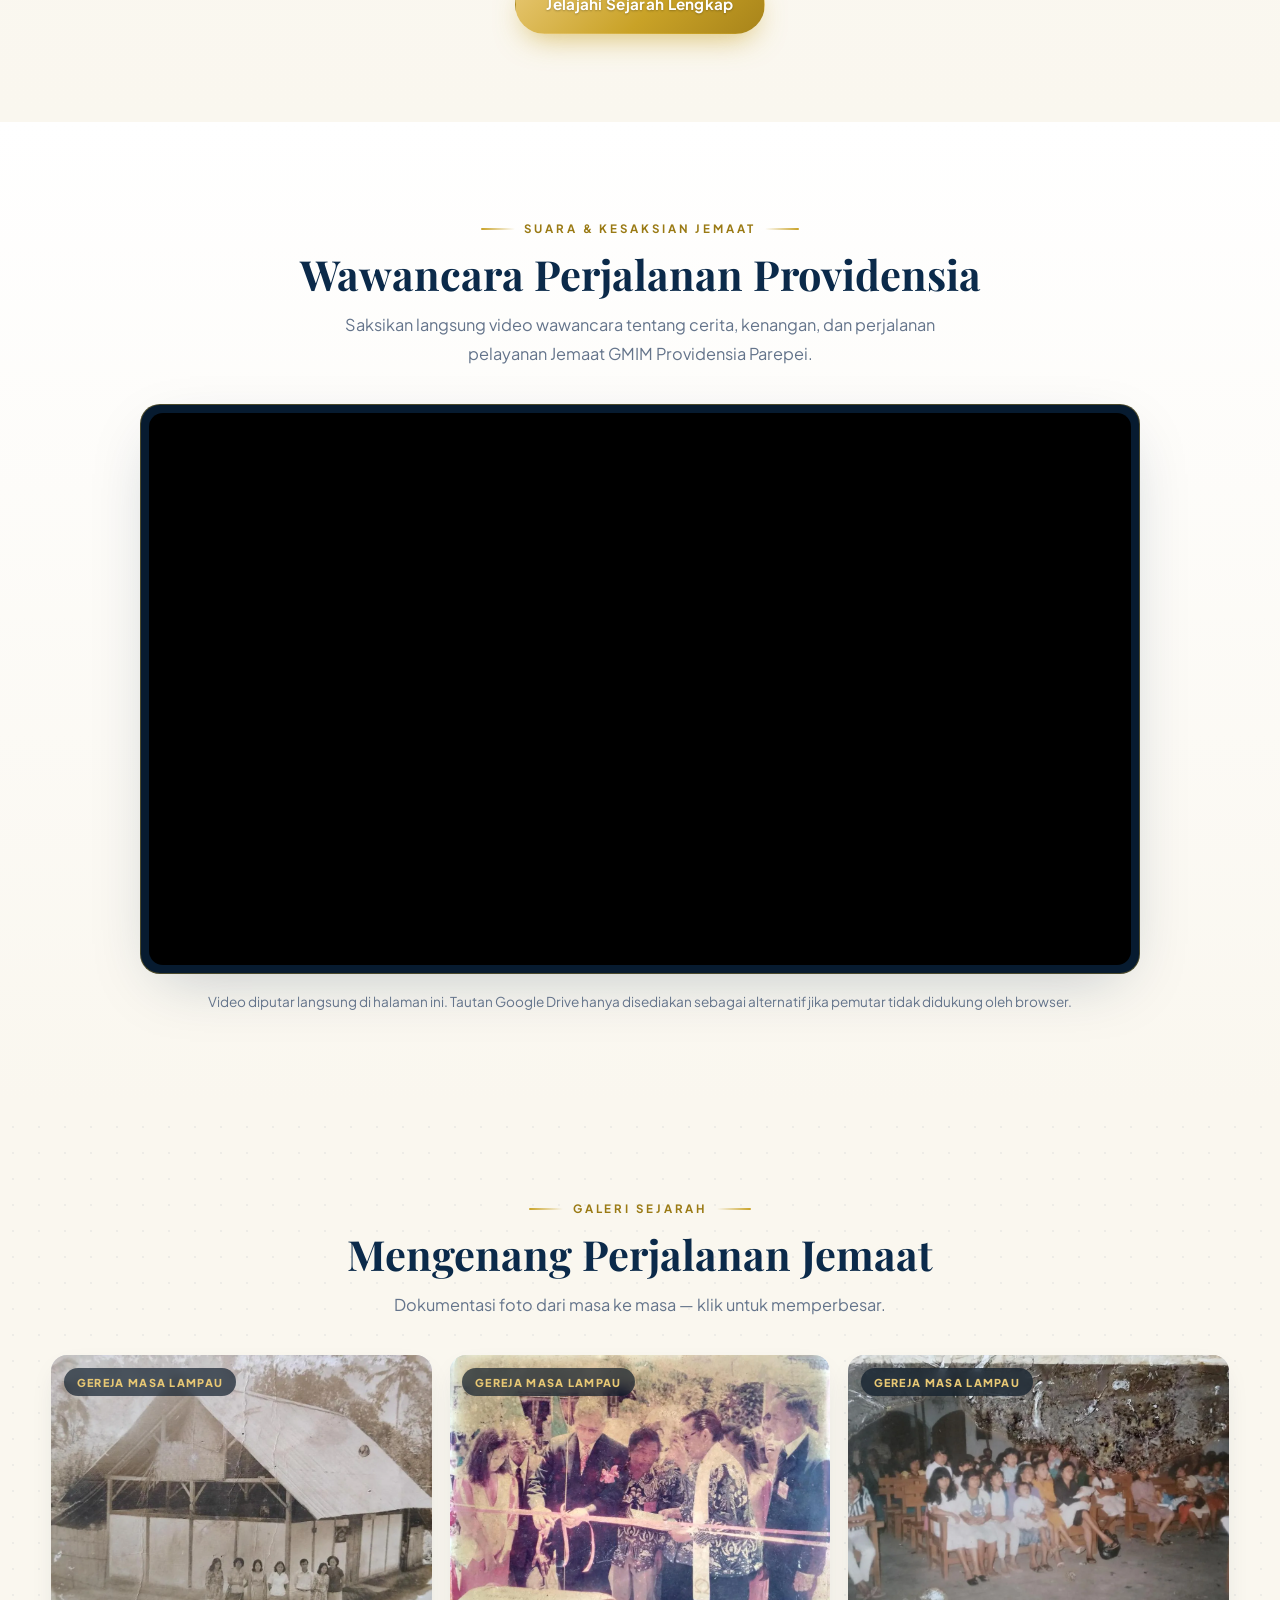
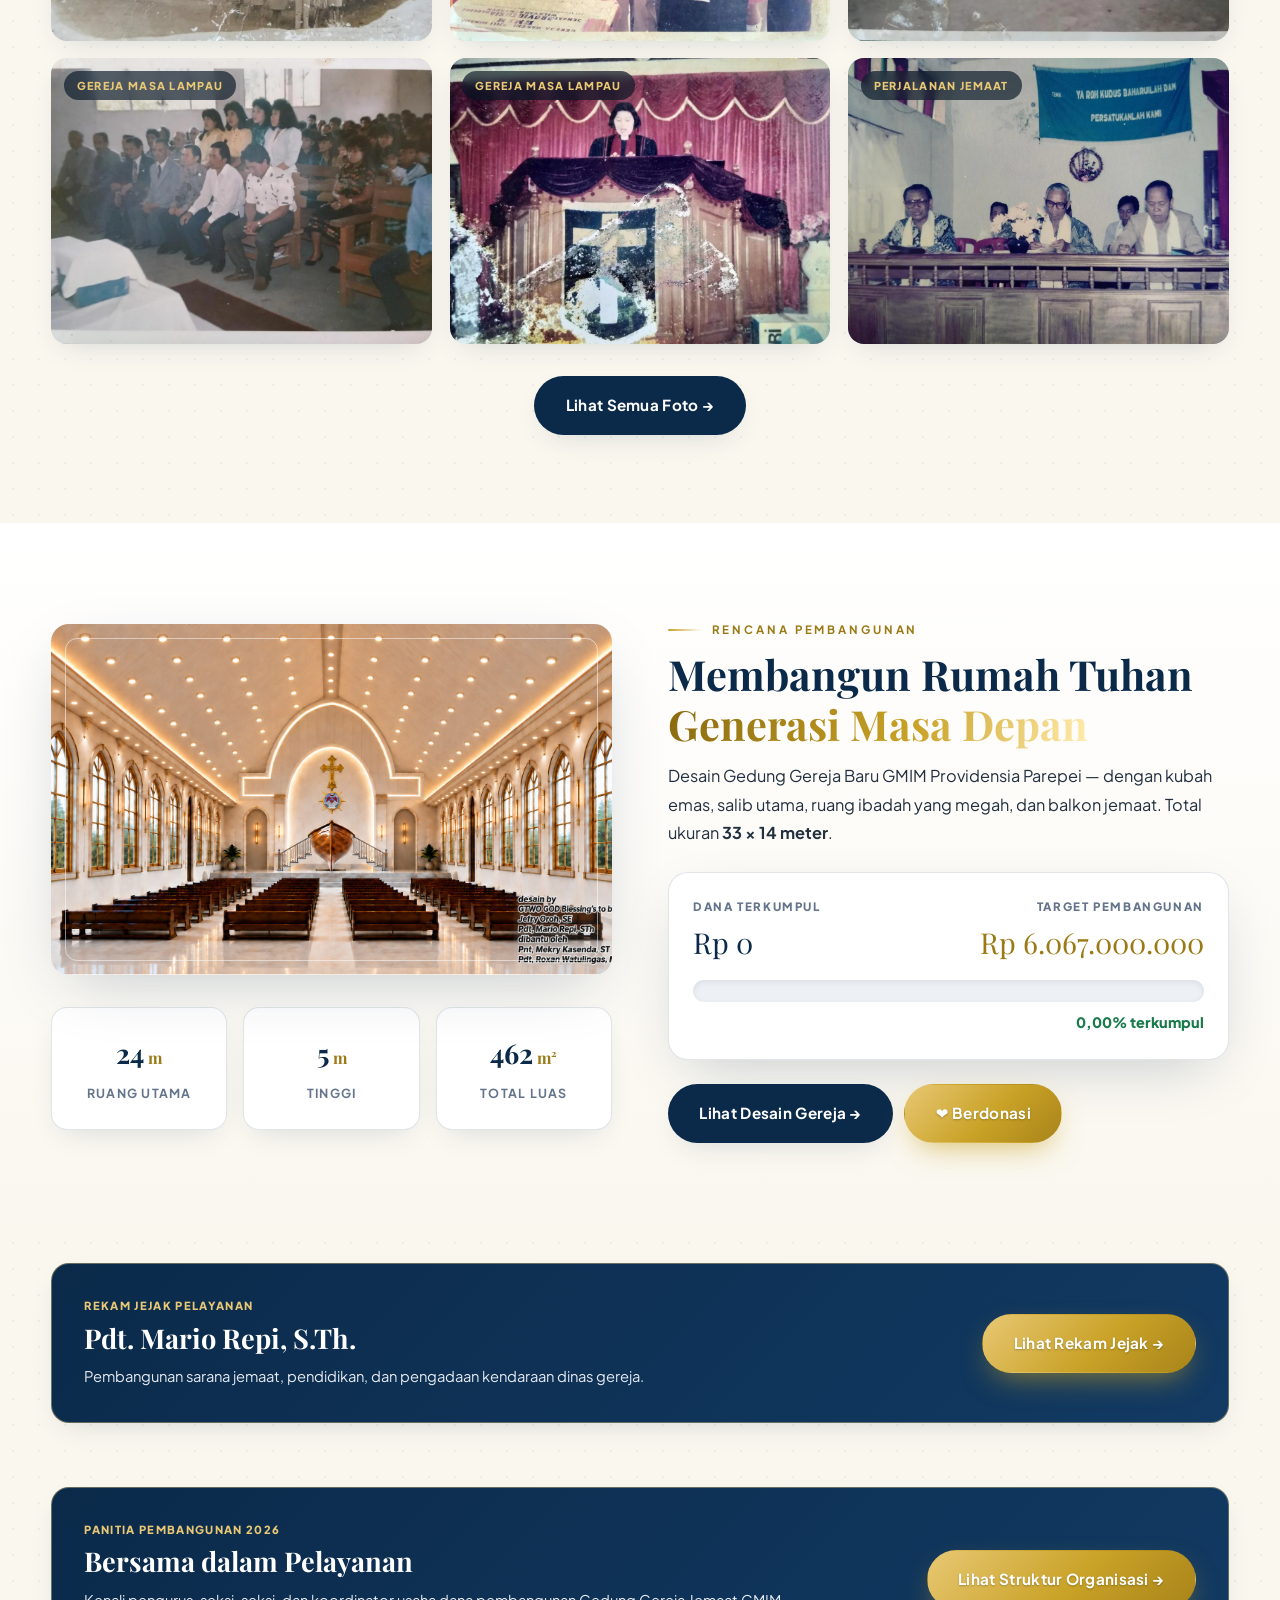
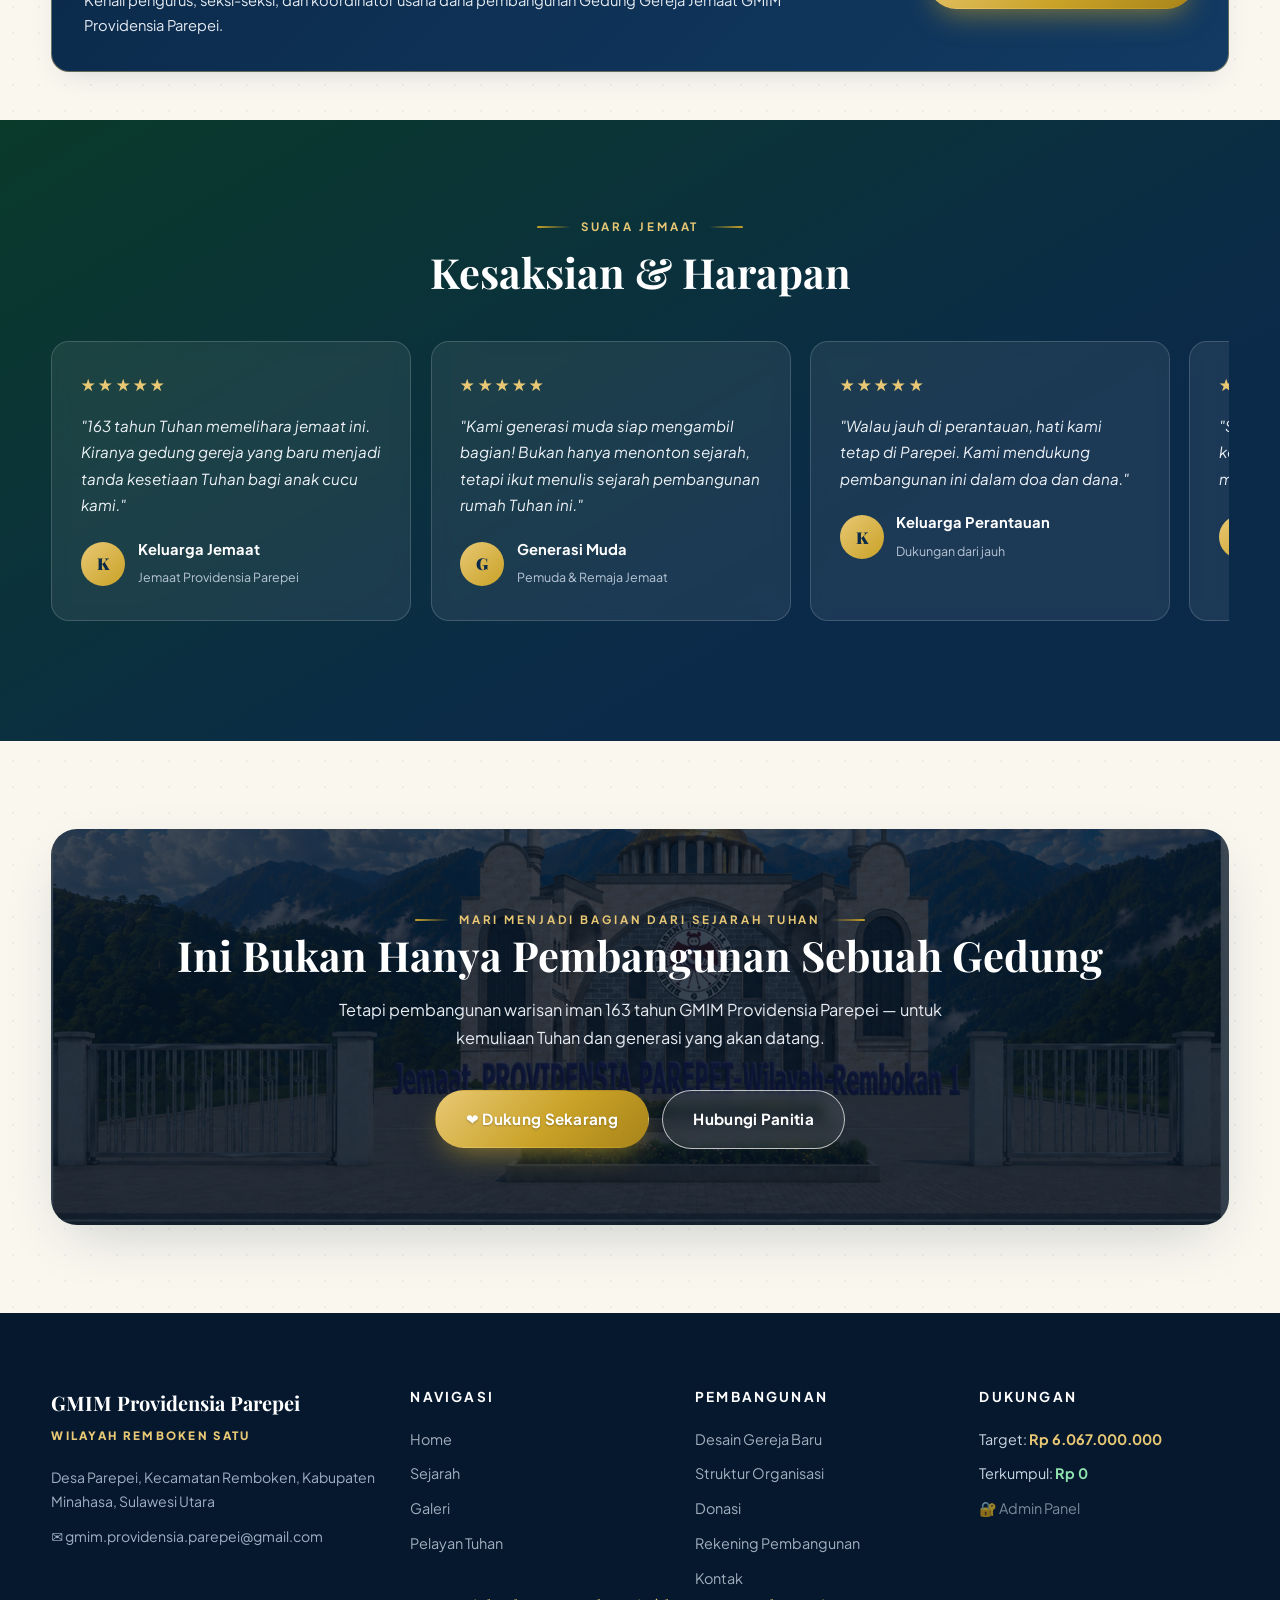
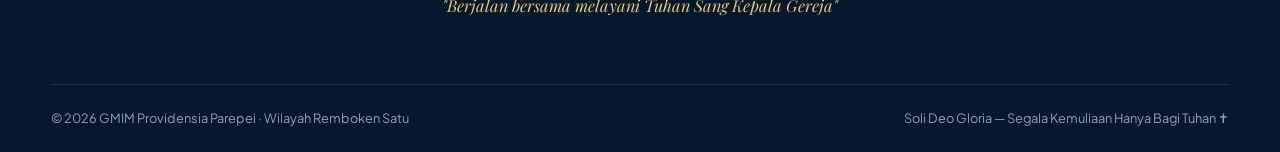
==== commit cd2c9bcf: "Force official WhatsApp contact number across saved site settings" ====
--- a/providensia/index.html
+++ b/providensia/index.html
@@ -2268,12 +2268,9 @@
     const db = JSON.parse(raw);
     if(!db || typeof db !== "object" || Array.isArray(db)) return fallback;
     db.settings = Object.assign({}, fallback.settings, db.settings && typeof db.settings === "object" && !Array.isArray(db.settings) ? db.settings : {});
-    // Pastikan nomor WhatsApp lama (+62 800-0000-0000) dimigrasikan ke nomor panitia terbaru.
-    const savedWhatsApp = String(db.settings.kontakWA || "").replace(/\D/g,"");
-    if(!savedWhatsApp || savedWhatsApp === "6280000000000" || savedWhatsApp === "080000000000"){
-      db.settings.kontakWA = "6285342348977";
-      safeStore.set(DB_KEY, JSON.stringify(db));
-    }
+    // Nomor WhatsApp resmi panitia: paksa nilai terbaru agar data lama di browser tidak menimpa nomor ini.
+    db.settings.kontakWA = "6285342348977";
+    safeStore.set(DB_KEY, JSON.stringify(db));
     ["gallery","servants","articles","testimonials","donations","finance","timeline"].forEach(function(key){
       if(!Array.isArray(db[key])) db[key] = fallback[key];
     });
